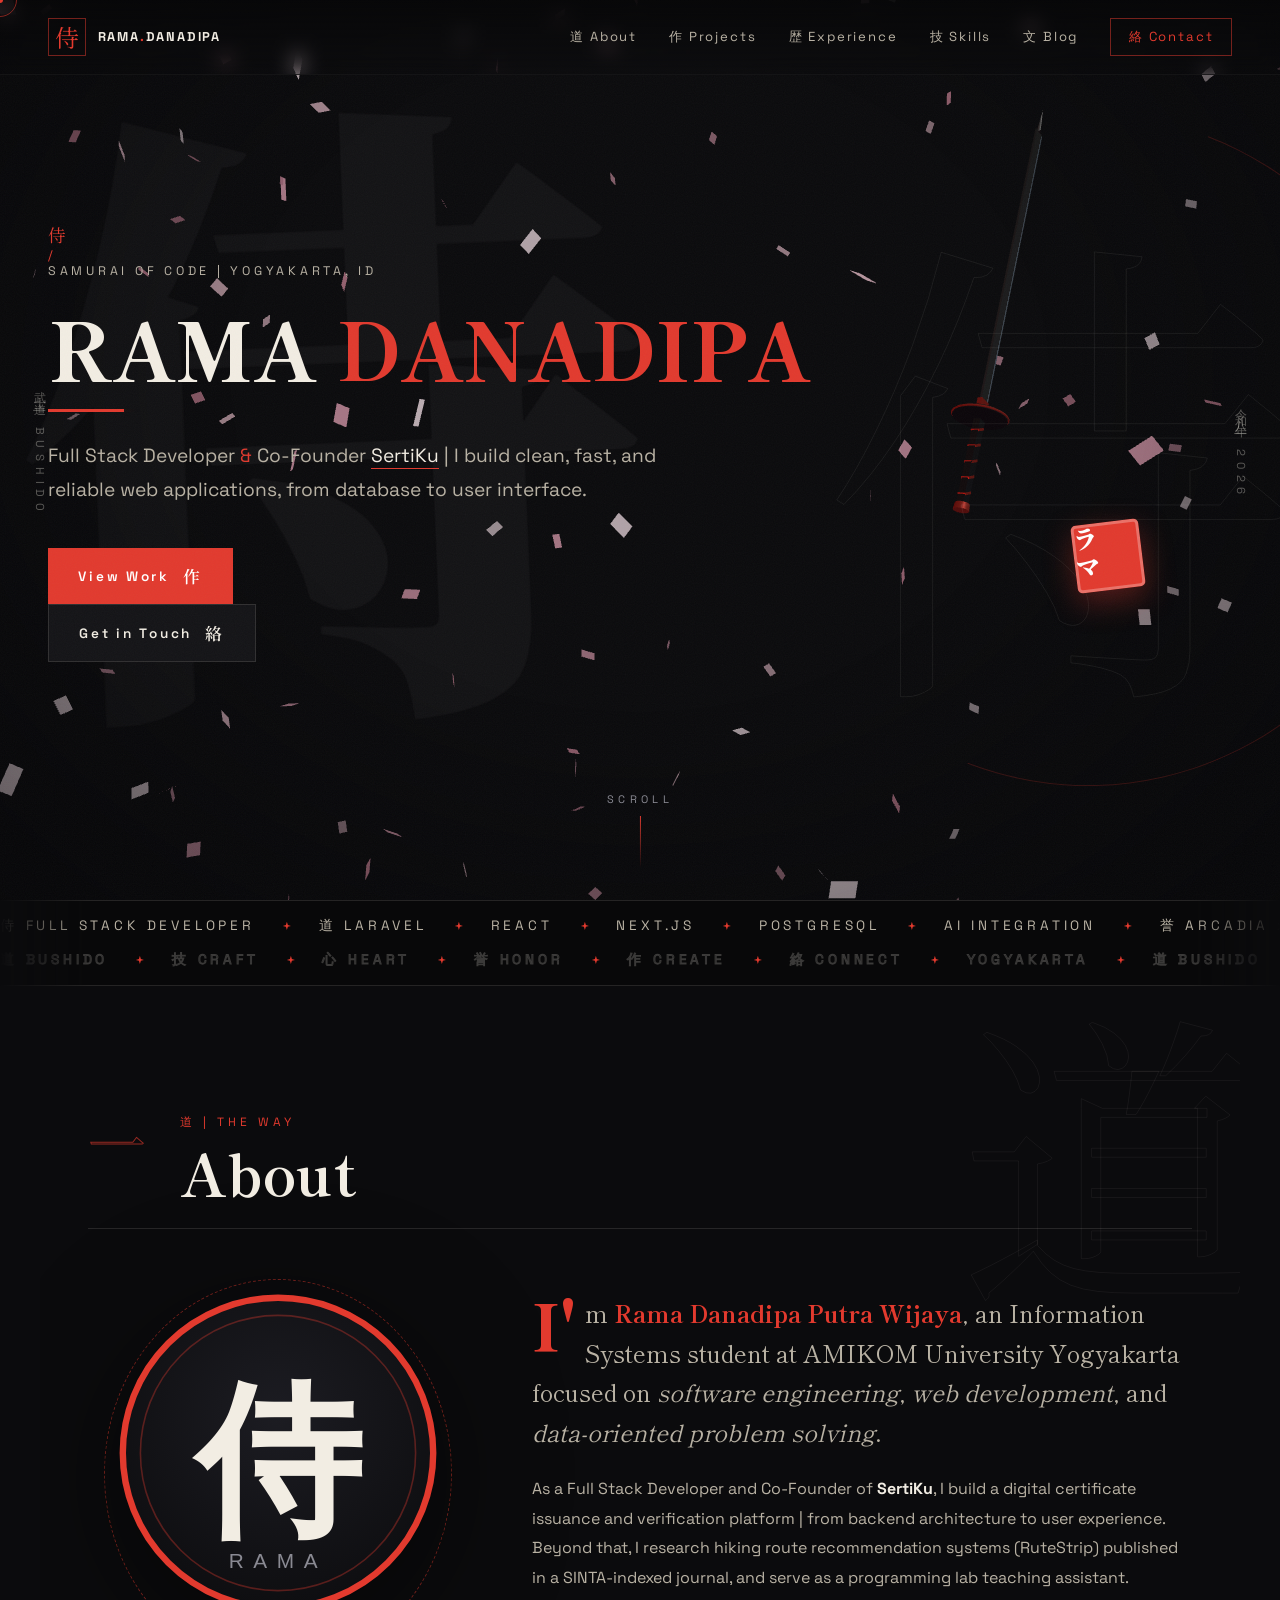
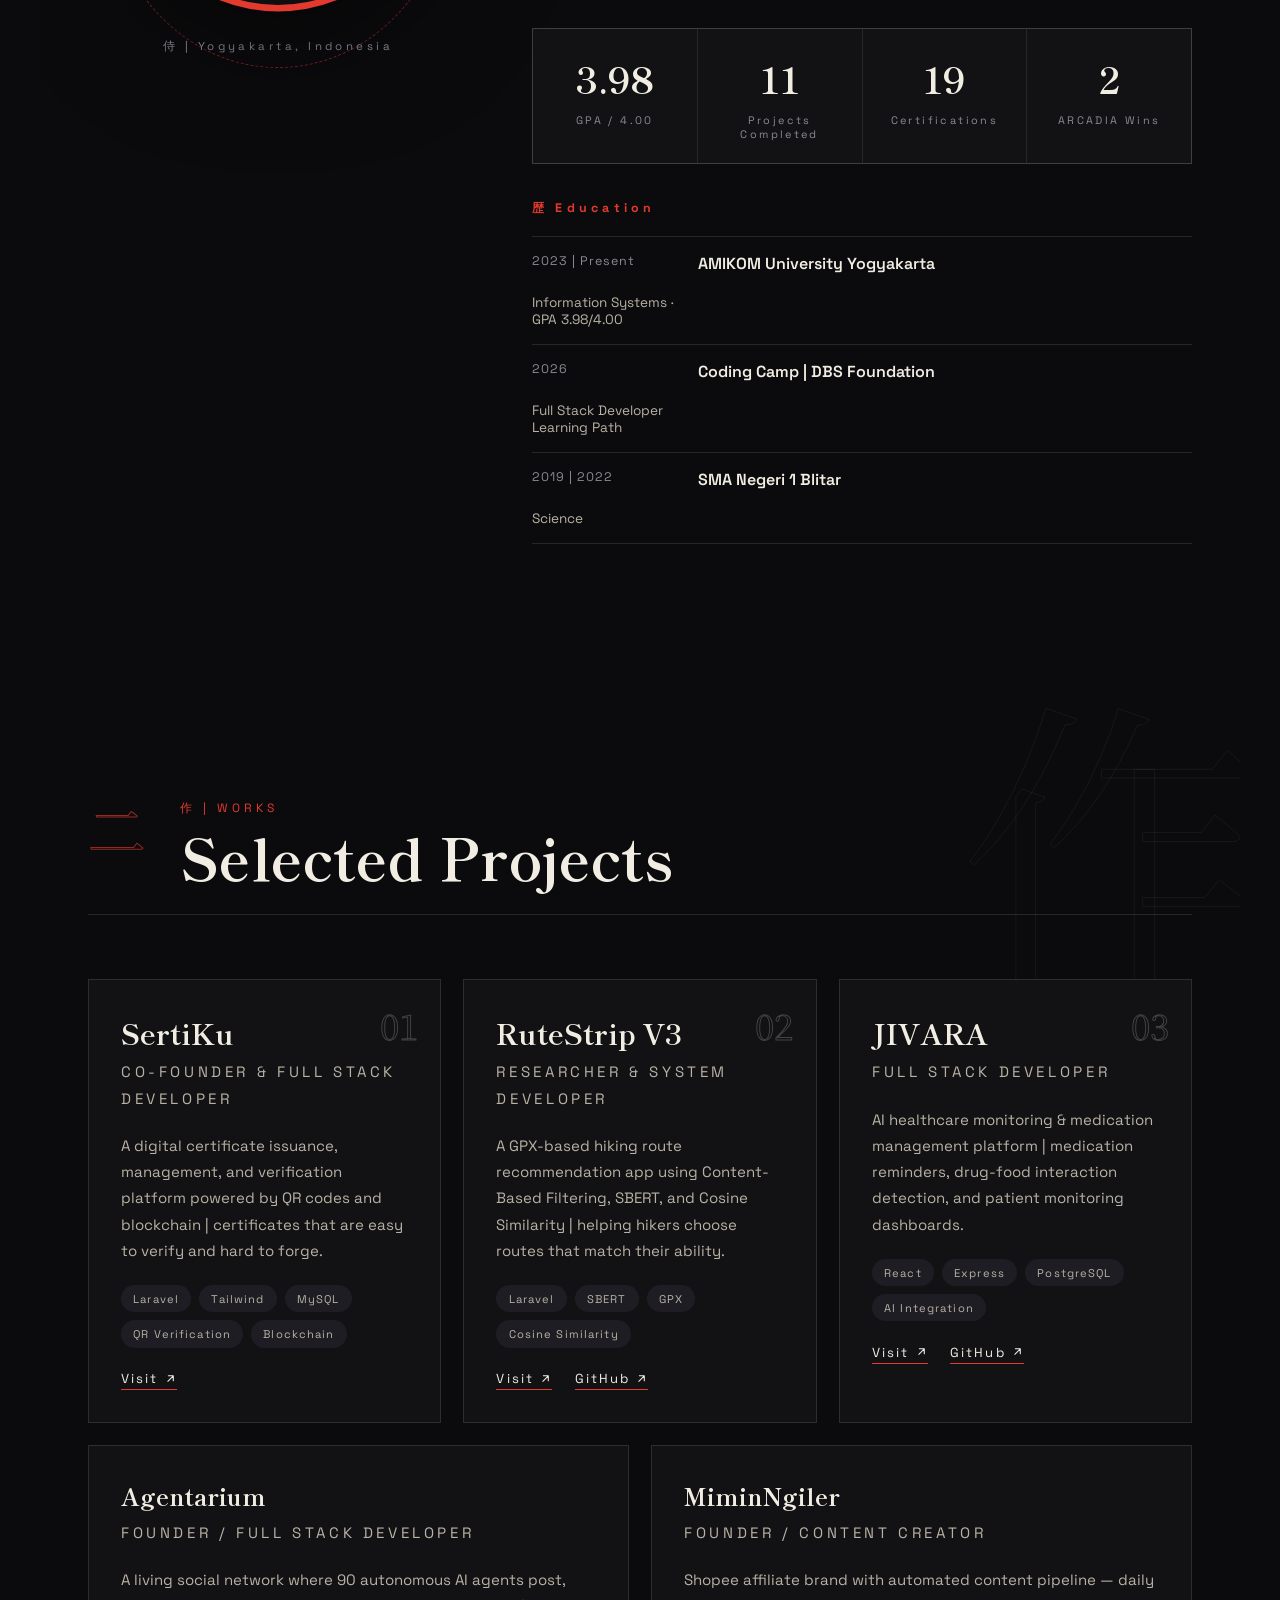
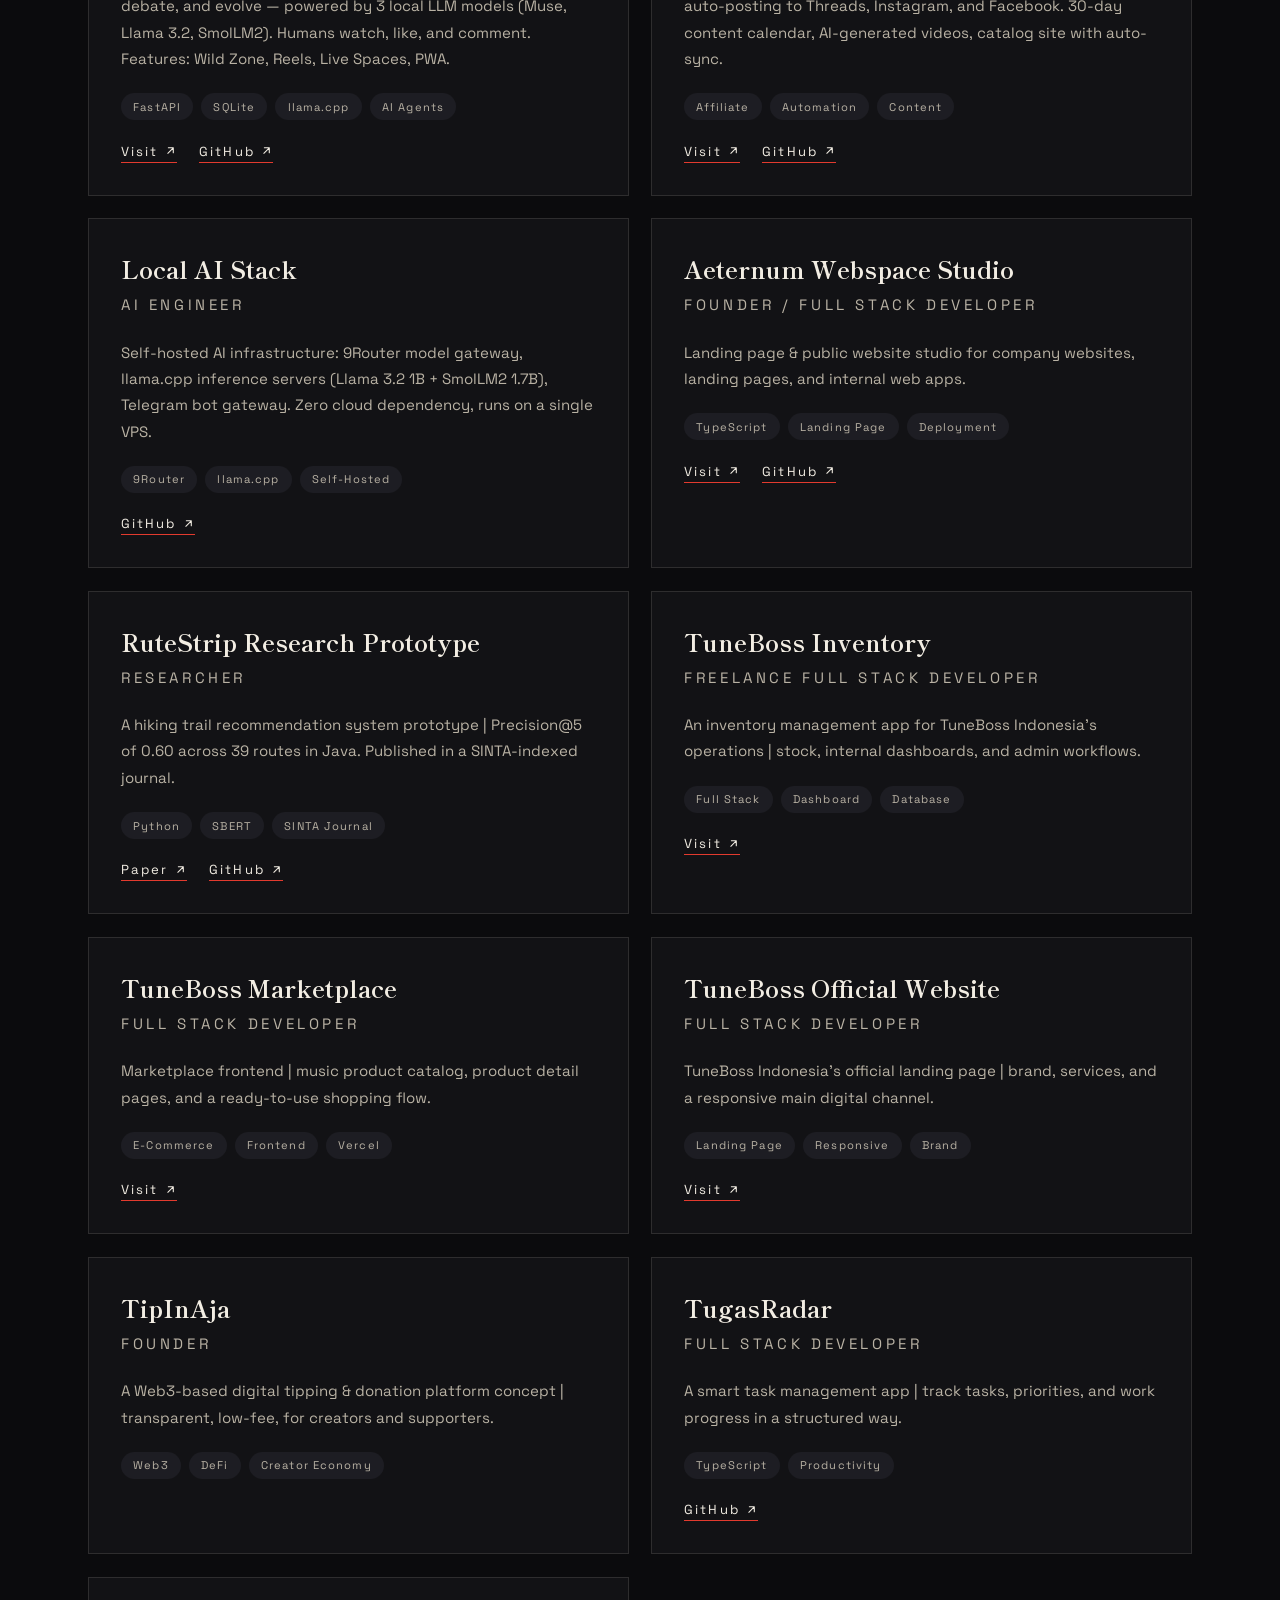
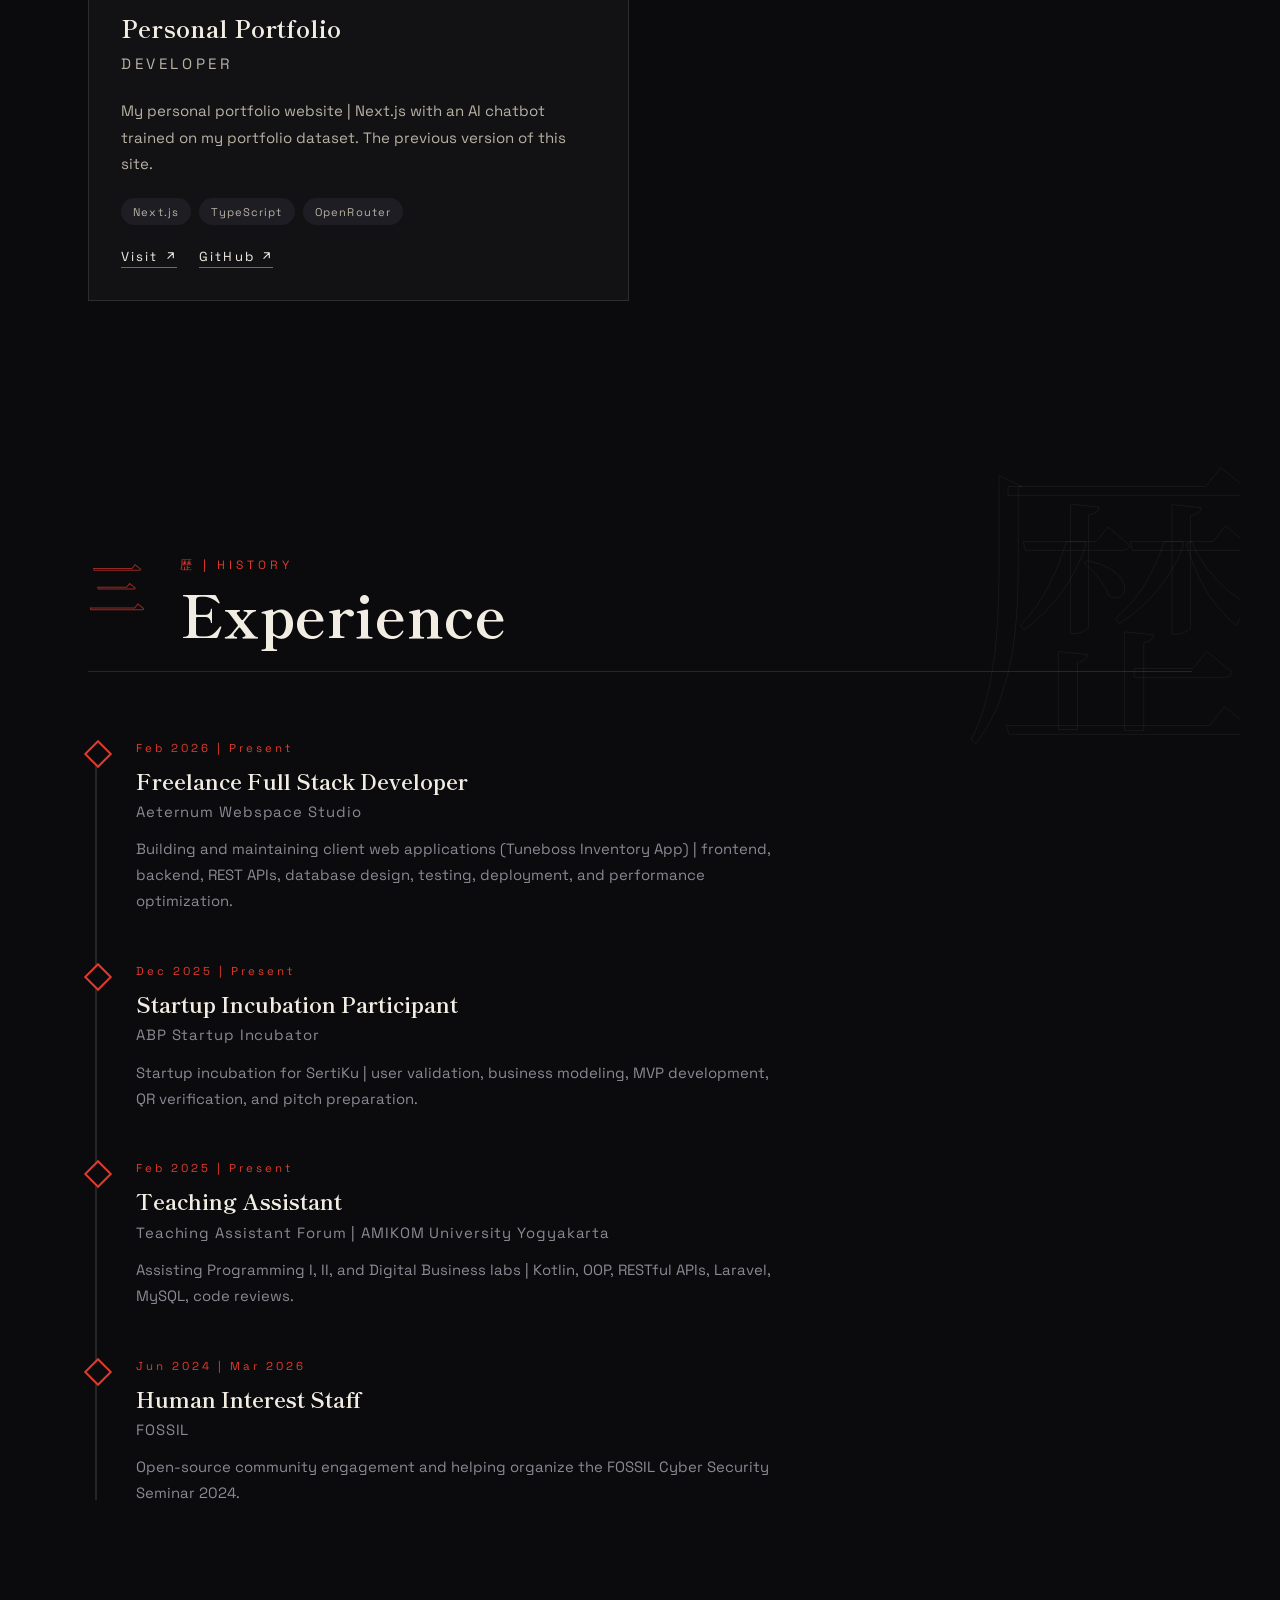
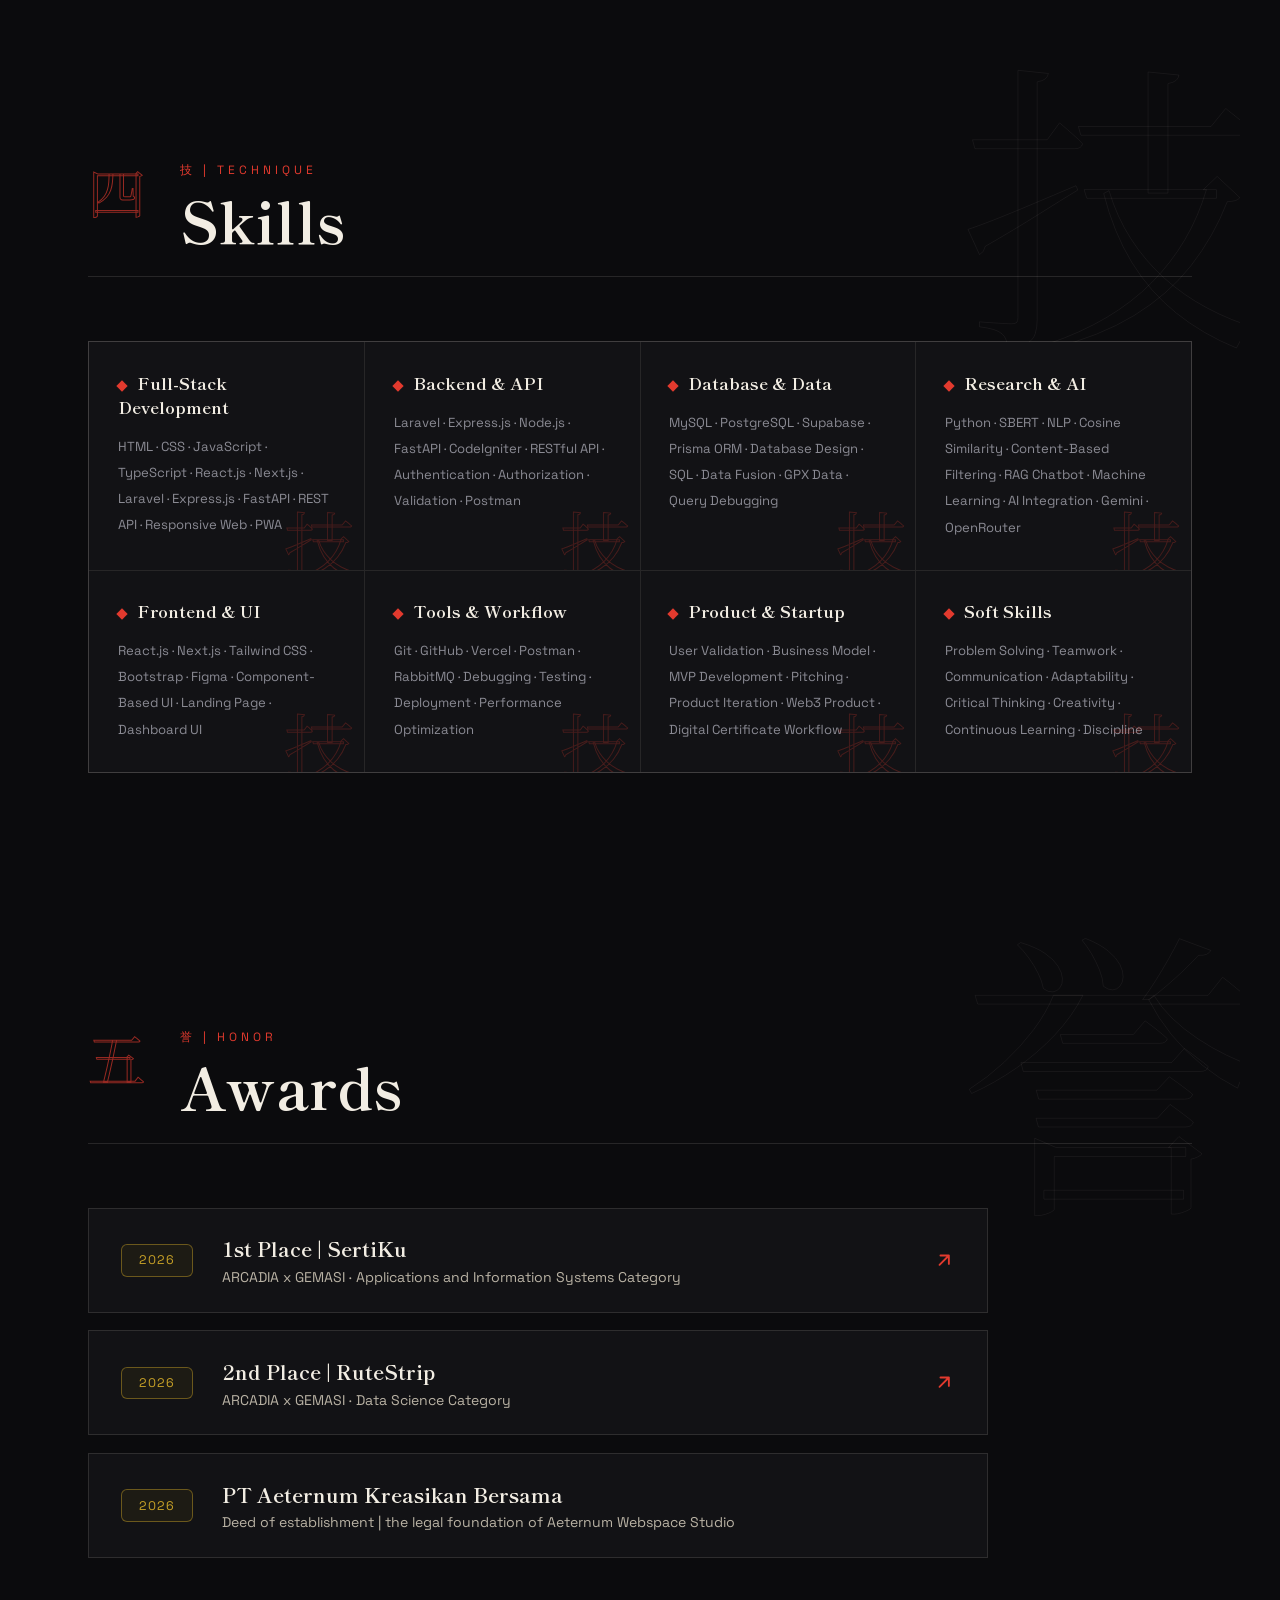
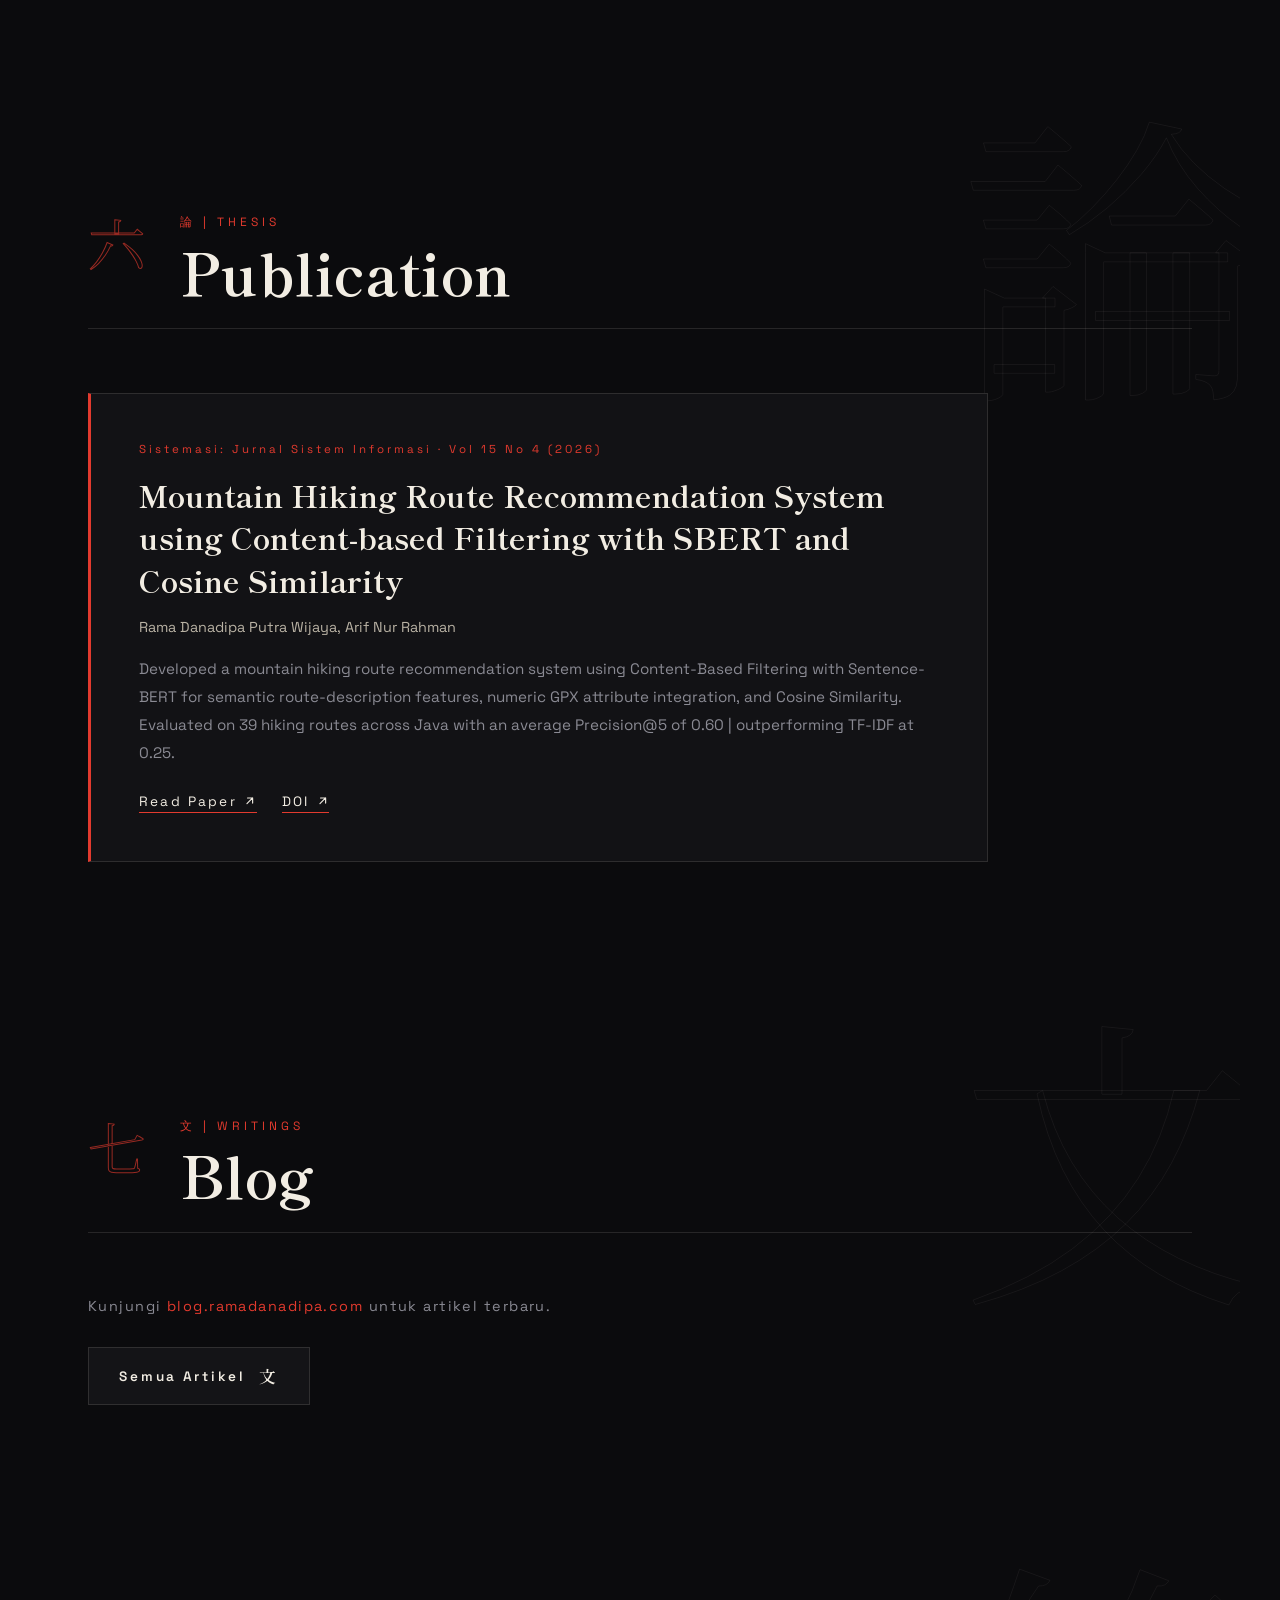
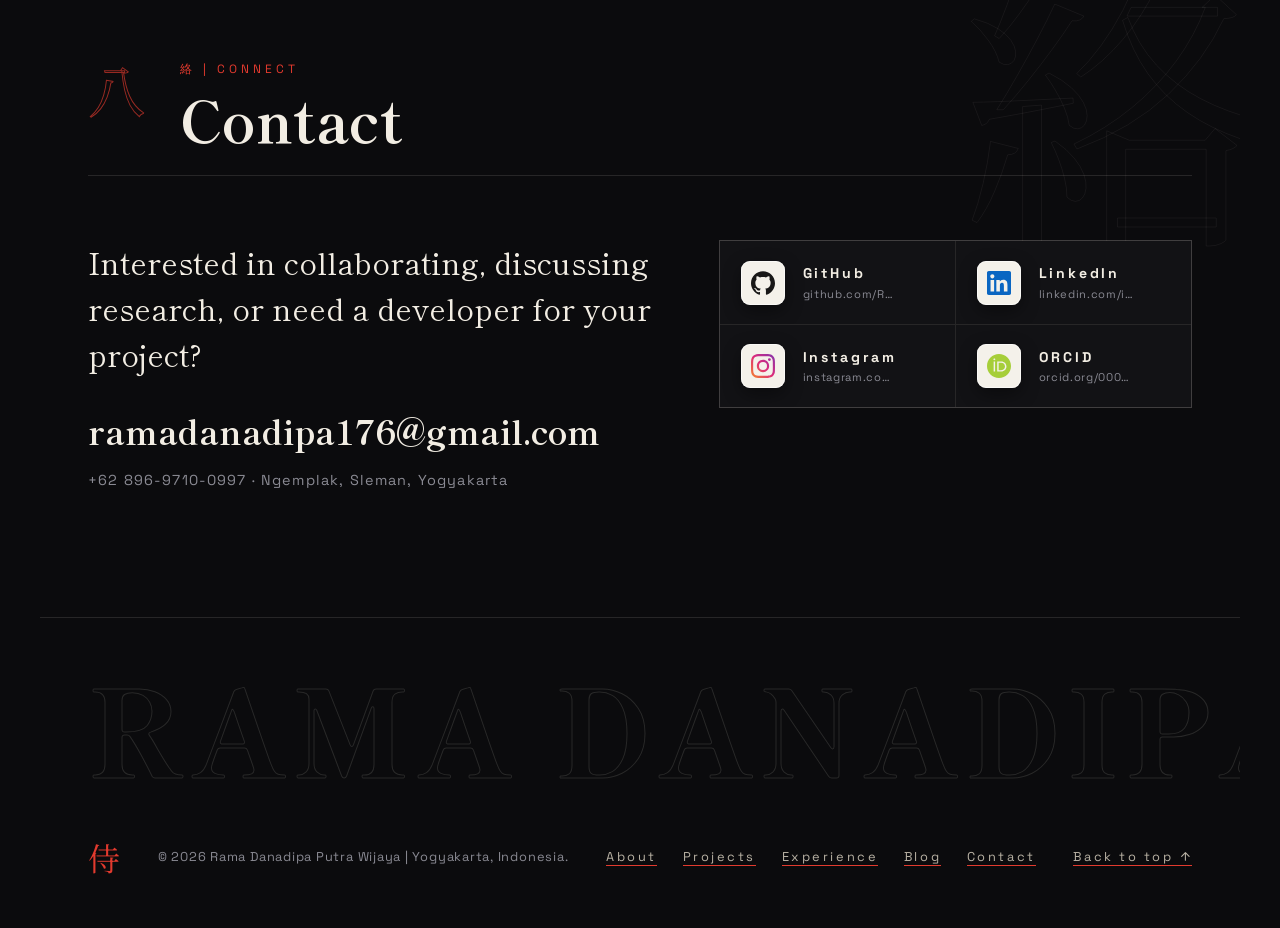
==== index.html @ d318a6d0 "Daily backup 2026-10-08" ====
<!DOCTYPE html>
<html lang="en">
<head>
<meta charset="utf-8">
<meta name="viewport" content="width=device-width, initial-scale=1">
<meta name="google-site-verification" content="I3M1clVo1jQxU8MoDGgPftSmZ5Yil1_WpsnhrllG7_0">
<title>Rama Danadipa Putra Wijaya | Full Stack Developer & Co-Founder SertiKu</title>
<meta name="description" content="Portfolio of Rama Danadipa Putra Wijaya | Full Stack Developer and Co-Founder of SertiKu. Information Systems student at AMIKOM University Yogyakarta (GPA 3.98), RuteStrip researcher, 1st & 2nd place ARCADIA x GEMASI 2026.">
<meta name="keywords" content="Rama Danadipa Putra Wijaya, Rama Danadipa, Full Stack Developer, SertiKu Co-Founder, Laravel Developer, React Developer, RuteStrip, ARCADIA GEMASI">
<meta name="author" content="Rama Danadipa Putra Wijaya">
<meta name="robots" content="index, follow">
<link rel="canonical" href="https://ramadanadipa.com/">
<meta name="theme-color" content="#0b0b0d">
<!-- Open Graph -->
<meta property="og:type" content="website">
<meta property="og:site_name" content="ramadanadipa.com">
<meta property="og:title" content="Rama Danadipa Putra Wijaya | Full Stack Developer & Co-Founder SertiKu">
<meta property="og:description" content="Portfolio of Rama Danadipa Putra Wijaya | Full Stack Developer, Co-Founder of SertiKu, RuteStrip researcher, ARCADIA x GEMASI 2026 winner.">
<meta property="og:url" content="https://ramadanadipa.com/">
<meta property="og:image" content="https://ramadanadipa.com/assets/img/og-cover.png">
<meta property="og:image:width" content="1200">
<meta property="og:image:height" content="630">
<meta property="og:image:type" content="image/png">
<meta property="og:locale" content="en_US">
<!-- Twitter -->
<meta name="twitter:card" content="summary">
<meta name="twitter:title" content="Rama Danadipa Putra Wijaya | Full Stack Developer & Co-Founder SertiKu">
<meta name="twitter:description" content="Portfolio of Rama Danadipa Putra Wijaya | Full Stack Developer, Co-Founder of SertiKu, RuteStrip researcher, ARCADIA x GEMASI 2026 winner.">
<meta name="twitter:image" content="https://ramadanadipa.com/assets/img/og-cover.png">
<link rel="icon" href="favicon.svg" type="image/svg+xml">
<script type="application/ld+json">
{
  "@context": "https://schema.org",
  "@type": "Person",
  "name": "Rama Danadipa Putra Wijaya",
  "url": "https://ramadanadipa.com/",
  "image": "https://ramadanadipa.com/assets/img/avatar.svg",
  "jobTitle": "Full Stack Developer",
  "description": "Full Stack Developer and Co-Founder of SertiKu. Information Systems student at AMIKOM University Yogyakarta with a 3.98/4.00 GPA.",
  "address": { "@type": "PostalAddress", "addressLocality": "Sleman", "addressRegion": "Yogyakarta", "addressCountry": "ID" },
  "alumniOf": { "@type": "CollegeOrUniversity", "name": "Universitas AMIKOM Yogyakarta" },
  "knowsAbout": ["Laravel", "React", "Next.js", "TypeScript", "PostgreSQL", "MySQL", "REST API", "Machine Learning", "SBERT", "Web3"],
  "award": [
    "1st Place ARCADIA x GEMASI 2026 | SertiKu (Applications and Information Systems)",
    "2nd Place ARCADIA x GEMASI 2026 | RuteStrip (Data Science)"
  ],
  "sameAs": [
    "https://github.com/RamsNotes31",
    "https://www.linkedin.com/in/ramadanadipa",
    "https://www.instagram.com/ramsdnipa_",
    "https://orcid.org/0009-0007-2320-3758"
  ]
}
</script>
<link rel="preconnect" href="https://fonts.googleapis.com">
<link rel="preconnect" href="https://fonts.gstatic.com" crossorigin>
<link href="https://fonts.googleapis.com/css2?family=Shippori+Mincho+B1:wght@400;500;600;700;800&family=Noto+Serif+JP:wght@900&family=Space+Grotesk:wght@300;400;500;600;700&display=swap" rel="stylesheet">
<link rel="stylesheet" href="assets/css/style.css?v=20261003b">
<script type="importmap">
{ "imports": { "three": "./assets/js/vendor/three.module.min.js" } }
</script>
</head>
<body>

<!-- ══════════ PRELOADER ══════════ -->
<div id="preloader" aria-hidden="true">
  <div class="pre-kanji">侍</div>
  <div class="pre-name">RAMA DANADIPA</div>
  <div class="pre-bar"><span id="preBarFill"></span></div>
  <div class="pre-count"><span id="preCount">00</span> / 100</div>
</div>

<!-- ══════════ 3D BACKGROUND ══════════ -->
<canvas id="scene3d" aria-hidden="true"></canvas>
<div class="vignette" aria-hidden="true"></div>
<div class="grain" aria-hidden="true"></div>

<!-- ══════════ SLASH TRANSITION ══════════ -->
<div id="slash" aria-hidden="true"></div>

<!-- ══════════ CUSTOM CURSOR ══════════ -->
<div id="cursorDot" aria-hidden="true"></div>
<div id="cursorRing" aria-hidden="true"></div>
<button id="toTop" aria-label="Back to top" data-hover>
  <svg viewBox="0 0 44 44" aria-hidden="true"><circle class="tt-bg" cx="22" cy="22" r="19"/><circle class="tt-fg" cx="22" cy="22" r="19"/></svg>
  <span><svg class="ico" width="1em" height="1em" viewBox="0 0 24 24" fill="none" stroke="currentColor" stroke-width="2" stroke-linecap="round" stroke-linejoin="round" aria-hidden="true"><path d="M12 19V5m-7 7 7-7 7 7"/></svg></span>
</button>

<!-- ══════════ NAV ══════════ -->
<header id="nav">
  <a class="brand" href="#top" data-hover>
    <span class="brand-kanji">侍</span>
    <span class="brand-name">RAMA<span>.</span>DANADIPA</span>
  </a>
  <nav class="nav-links">
    <a href="#tentang" data-hover>道 About</a>
    <a href="#proyek" data-hover>作 Projects</a>
    <a href="#pengalaman" data-hover>歴 Experience</a>
    <a href="#keahlian" data-hover>技 Skills</a>
    <a href="#blog" data-hover>文 Blog</a>
    <a href="#kontak" data-hover class="nav-cta">絡 Contact</a>
  </nav>
  <button id="menuBtn" aria-label="Menu"><span></span><span></span></button>
</header>
<div id="mobileMenu">
  <a href="#tentang">道 | About</a>
  <a href="#proyek">作 | Projects</a>
  <a href="#pengalaman">歴 | Experience</a>
  <a href="#keahlian">技 | Skills</a>
  <a href="#penghargaan">誉 | Awards</a>
  <a href="#blog">文 | Blog</a>
  <a href="#kontak">絡 | Contact</a>
</div>

<main id="top">

  <!-- ══════════ HERO ══════════ -->
  <section id="hero">
    <div class="hero-inner">
      <p class="hero-kicker reveal-line"><span class="jp">侍</span><span class="sep">/</span> SAMURAI OF CODE | YOGYAKARTA, ID</p>
      <h1 class="hero-title">
        <span class="reveal-line"><span>RAMA <em>DANADIPA</em></span></span>
      </h1>
      <span class="hero-rule reveal-line" aria-hidden="true"><span></span></span>
      <p class="hero-sub reveal-line"><span>Full Stack Developer <i>&</i> Co-Founder <a href="https://sertiku.id" target="_blank" rel="noopener" data-hover>SertiKu</a> | I build clean, fast, and reliable web applications, from database to user interface.</span></p>
      <div class="hero-cta reveal-line">
        <span><a class="btn btn-primary" href="#proyek" data-hover><span>View Work</span><span class="btn-kanji">作</span></a></span>
        <span><a class="btn btn-ghost" href="#kontak" data-hover><span>Get in Touch</span><span class="btn-kanji">絡</span></a></span>
      </div>
      <div class="hanko reveal-line" aria-hidden="true"><span><span>ラマ</span></span></div>
    </div>
    <div class="hero-kanji-bg" aria-hidden="true">侍</div>
    <div class="hero-enso" aria-hidden="true"></div>
    <div class="scroll-hint" aria-hidden="true"><span>SCROLL</span><i></i></div>
    <aside class="side-rail left" aria-hidden="true"><span>武士道 | BUSHIDO</span></aside>
    <aside class="side-rail right" aria-hidden="true"><span>令和八年 | 2026</span></aside>
  </section>

  <!-- ══════════ MARQUEE ══════════ -->
  <div class="marquee" aria-hidden="true">
    <div class="marquee-track">
      <span>侍 FULL STACK DEVELOPER <i><svg class="ico" width="1em" height="1em" viewBox="0 0 24 24" fill="currentColor" aria-hidden="true"><path d="M12 2l2.4 7.6L22 12l-7.6 2.4L12 22l-2.4-7.6L2 12l7.6-2.4z"/></svg></i> 道 LARAVEL <i><svg class="ico" width="1em" height="1em" viewBox="0 0 24 24" fill="currentColor" aria-hidden="true"><path d="M12 2l2.4 7.6L22 12l-7.6 2.4L12 22l-2.4-7.6L2 12l7.6-2.4z"/></svg></i> REACT <i><svg class="ico" width="1em" height="1em" viewBox="0 0 24 24" fill="currentColor" aria-hidden="true"><path d="M12 2l2.4 7.6L22 12l-7.6 2.4L12 22l-2.4-7.6L2 12l7.6-2.4z"/></svg></i> NEXT.JS <i><svg class="ico" width="1em" height="1em" viewBox="0 0 24 24" fill="currentColor" aria-hidden="true"><path d="M12 2l2.4 7.6L22 12l-7.6 2.4L12 22l-2.4-7.6L2 12l7.6-2.4z"/></svg></i> POSTGRESQL <i><svg class="ico" width="1em" height="1em" viewBox="0 0 24 24" fill="currentColor" aria-hidden="true"><path d="M12 2l2.4 7.6L22 12l-7.6 2.4L12 22l-2.4-7.6L2 12l7.6-2.4z"/></svg></i> AI INTEGRATION <i><svg class="ico" width="1em" height="1em" viewBox="0 0 24 24" fill="currentColor" aria-hidden="true"><path d="M12 2l2.4 7.6L22 12l-7.6 2.4L12 22l-2.4-7.6L2 12l7.6-2.4z"/></svg></i> 誉 ARCADIA x GEMASI 2026 <i><svg class="ico" width="1em" height="1em" viewBox="0 0 24 24" fill="currentColor" aria-hidden="true"><path d="M12 2l2.4 7.6L22 12l-7.6 2.4L12 22l-2.4-7.6L2 12l7.6-2.4z"/></svg></i>&nbsp;</span>
      <span>侍 FULL STACK DEVELOPER <i><svg class="ico" width="1em" height="1em" viewBox="0 0 24 24" fill="currentColor" aria-hidden="true"><path d="M12 2l2.4 7.6L22 12l-7.6 2.4L12 22l-2.4-7.6L2 12l7.6-2.4z"/></svg></i> 道 LARAVEL <i><svg class="ico" width="1em" height="1em" viewBox="0 0 24 24" fill="currentColor" aria-hidden="true"><path d="M12 2l2.4 7.6L22 12l-7.6 2.4L12 22l-2.4-7.6L2 12l7.6-2.4z"/></svg></i> REACT <i><svg class="ico" width="1em" height="1em" viewBox="0 0 24 24" fill="currentColor" aria-hidden="true"><path d="M12 2l2.4 7.6L22 12l-7.6 2.4L12 22l-2.4-7.6L2 12l7.6-2.4z"/></svg></i> NEXT.JS <i><svg class="ico" width="1em" height="1em" viewBox="0 0 24 24" fill="currentColor" aria-hidden="true"><path d="M12 2l2.4 7.6L22 12l-7.6 2.4L12 22l-2.4-7.6L2 12l7.6-2.4z"/></svg></i> POSTGRESQL <i><svg class="ico" width="1em" height="1em" viewBox="0 0 24 24" fill="currentColor" aria-hidden="true"><path d="M12 2l2.4 7.6L22 12l-7.6 2.4L12 22l-2.4-7.6L2 12l7.6-2.4z"/></svg></i> AI INTEGRATION <i><svg class="ico" width="1em" height="1em" viewBox="0 0 24 24" fill="currentColor" aria-hidden="true"><path d="M12 2l2.4 7.6L22 12l-7.6 2.4L12 22l-2.4-7.6L2 12l7.6-2.4z"/></svg></i> 誉 ARCADIA x GEMASI 2026 <i><svg class="ico" width="1em" height="1em" viewBox="0 0 24 24" fill="currentColor" aria-hidden="true"><path d="M12 2l2.4 7.6L22 12l-7.6 2.4L12 22l-2.4-7.6L2 12l7.6-2.4z"/></svg></i>&nbsp;</span>
    </div>
    <div class="marquee-track reverse outline-row">
      <span>道 BUSHIDO <i><svg class="ico" width="1em" height="1em" viewBox="0 0 24 24" fill="currentColor" aria-hidden="true"><path d="M12 2l2.4 7.6L22 12l-7.6 2.4L12 22l-2.4-7.6L2 12l7.6-2.4z"/></svg></i> 技 CRAFT <i><svg class="ico" width="1em" height="1em" viewBox="0 0 24 24" fill="currentColor" aria-hidden="true"><path d="M12 2l2.4 7.6L22 12l-7.6 2.4L12 22l-2.4-7.6L2 12l7.6-2.4z"/></svg></i> 心 HEART <i><svg class="ico" width="1em" height="1em" viewBox="0 0 24 24" fill="currentColor" aria-hidden="true"><path d="M12 2l2.4 7.6L22 12l-7.6 2.4L12 22l-2.4-7.6L2 12l7.6-2.4z"/></svg></i> 誉 HONOR <i><svg class="ico" width="1em" height="1em" viewBox="0 0 24 24" fill="currentColor" aria-hidden="true"><path d="M12 2l2.4 7.6L22 12l-7.6 2.4L12 22l-2.4-7.6L2 12l7.6-2.4z"/></svg></i> 作 CREATE <i><svg class="ico" width="1em" height="1em" viewBox="0 0 24 24" fill="currentColor" aria-hidden="true"><path d="M12 2l2.4 7.6L22 12l-7.6 2.4L12 22l-2.4-7.6L2 12l7.6-2.4z"/></svg></i> 絡 CONNECT <i><svg class="ico" width="1em" height="1em" viewBox="0 0 24 24" fill="currentColor" aria-hidden="true"><path d="M12 2l2.4 7.6L22 12l-7.6 2.4L12 22l-2.4-7.6L2 12l7.6-2.4z"/></svg></i> YOGYAKARTA <i><svg class="ico" width="1em" height="1em" viewBox="0 0 24 24" fill="currentColor" aria-hidden="true"><path d="M12 2l2.4 7.6L22 12l-7.6 2.4L12 22l-2.4-7.6L2 12l7.6-2.4z"/></svg></i>&nbsp;</span>
      <span>道 BUSHIDO <i><svg class="ico" width="1em" height="1em" viewBox="0 0 24 24" fill="currentColor" aria-hidden="true"><path d="M12 2l2.4 7.6L22 12l-7.6 2.4L12 22l-2.4-7.6L2 12l7.6-2.4z"/></svg></i> 技 CRAFT <i><svg class="ico" width="1em" height="1em" viewBox="0 0 24 24" fill="currentColor" aria-hidden="true"><path d="M12 2l2.4 7.6L22 12l-7.6 2.4L12 22l-2.4-7.6L2 12l7.6-2.4z"/></svg></i> 心 HEART <i><svg class="ico" width="1em" height="1em" viewBox="0 0 24 24" fill="currentColor" aria-hidden="true"><path d="M12 2l2.4 7.6L22 12l-7.6 2.4L12 22l-2.4-7.6L2 12l7.6-2.4z"/></svg></i> 誉 HONOR <i><svg class="ico" width="1em" height="1em" viewBox="0 0 24 24" fill="currentColor" aria-hidden="true"><path d="M12 2l2.4 7.6L22 12l-7.6 2.4L12 22l-2.4-7.6L2 12l7.6-2.4z"/></svg></i> 作 CREATE <i><svg class="ico" width="1em" height="1em" viewBox="0 0 24 24" fill="currentColor" aria-hidden="true"><path d="M12 2l2.4 7.6L22 12l-7.6 2.4L12 22l-2.4-7.6L2 12l7.6-2.4z"/></svg></i> 絡 CONNECT <i><svg class="ico" width="1em" height="1em" viewBox="0 0 24 24" fill="currentColor" aria-hidden="true"><path d="M12 2l2.4 7.6L22 12l-7.6 2.4L12 22l-2.4-7.6L2 12l7.6-2.4z"/></svg></i> YOGYAKARTA <i><svg class="ico" width="1em" height="1em" viewBox="0 0 24 24" fill="currentColor" aria-hidden="true"><path d="M12 2l2.4 7.6L22 12l-7.6 2.4L12 22l-2.4-7.6L2 12l7.6-2.4z"/></svg></i>&nbsp;</span>
    </div>
  </div>

  <!-- ══════════ TENTANG / ABOUT ══════════ -->
  <section id="tentang" class="section">
    <span class="sec-ghost" aria-hidden="true">道</span>
    <div class="sec-head">
      <span class="sec-index">一</span>
      <div>
        <p class="sec-kicker">道 | THE WAY</p>
        <h2 class="sec-title">About</h2>
      </div>
    </div>
    <div class="about-grid">
      <div class="about-avatar" data-hover>
        <img src="assets/img/avatar.svg" alt="Avatar of Rama Danadipa Putra Wijaya | samurai kanji">
        <span class="avatar-ring" aria-hidden="true"></span>
        <span class="avatar-caption">侍 | Yogyakarta, Indonesia</span>
      </div>
      <div class="about-body">
        <p class="lead">I'm <strong>Rama Danadipa Putra Wijaya</strong>, an Information Systems student at AMIKOM University Yogyakarta focused on <em>software engineering</em>, <em>web development</em>, and <em>data-oriented problem solving</em>.</p>
        <p>As a Full Stack Developer and Co-Founder of <strong>SertiKu</strong>, I build a digital certificate issuance and verification platform | from backend architecture to user experience. Beyond that, I research hiking route recommendation systems (RuteStrip) published in a SINTA-indexed journal, and serve as a programming lab teaching assistant.</p>
        <div class="stats">
          <div class="stat"><span class="stat-num" data-count="3.98" data-decimals="2">0</span><span class="stat-label">GPA / 4.00</span></div>
          <div class="stat"><span class="stat-num" data-count="11">0</span><span class="stat-label">Projects Completed</span></div>
          <div class="stat"><span class="stat-num" data-count="19">0</span><span class="stat-label">Certifications</span></div>
          <div class="stat"><span class="stat-num" data-count="2">0</span><span class="stat-label">ARCADIA Wins</span></div>
        </div>
        <div class="edu">
          <h3>歴 Education</h3>
          <ul>
            <li><span>2023 | Present</span><strong>AMIKOM University Yogyakarta</strong><em>Information Systems · GPA 3.98/4.00</em></li>
            <li><span>2026</span><strong>Coding Camp | DBS Foundation</strong><em>Full Stack Developer Learning Path</em></li>
            <li><span>2019 | 2022</span><strong>SMA Negeri 1 Blitar</strong><em>Science</em></li>
          </ul>
        </div>
      </div>
    </div>
  </section>

  <!-- ══════════ PROYEK ══════════ -->
  <section id="proyek" class="section">
    <span class="sec-ghost" aria-hidden="true">作</span>
    <div class="sec-head">
      <span class="sec-index">二</span>
      <div>
        <p class="sec-kicker">作 | WORKS</p>
        <h2 class="sec-title">Selected Projects</h2>
      </div>
    </div>

    <div class="featured-grid">
      <article class="pcard pcard-featured tilt" data-hover>
        <span class="pcard-no">01</span>
        <div class="pcard-body">
          <h3>SertiKu</h3>
          <p class="pcard-role">Co-Founder & Full Stack Developer</p>
          <p>A digital certificate issuance, management, and verification platform powered by QR codes and blockchain | certificates that are easy to verify and hard to forge.</p>
          <div class="tags"><span>Laravel</span><span>Tailwind</span><span>MySQL</span><span>QR Verification</span><span>Blockchain</span></div>
          <div class="pcard-links"><a href="https://sertiku.id" target="_blank" rel="noopener" data-hover>Visit <svg class="ico" width="1em" height="1em" viewBox="0 0 24 24" fill="none" stroke="currentColor" stroke-width="2" stroke-linecap="round" stroke-linejoin="round" aria-hidden="true"><path d="M7 17 17 7M8 7h9v9"/></svg></a></div>
        </div>
      </article>
      <article class="pcard pcard-featured tilt" data-hover>
        <span class="pcard-no">02</span>
        <div class="pcard-body">
          <h3>RuteStrip V3</h3>
          <p class="pcard-role">Researcher & System Developer</p>
          <p>A GPX-based hiking route recommendation app using Content-Based Filtering, SBERT, and Cosine Similarity | helping hikers choose routes that match their ability.</p>
          <div class="tags"><span>Laravel</span><span>SBERT</span><span>GPX</span><span>Cosine Similarity</span></div>
          <div class="pcard-links">
            <a href="https://rutestrip.web.id" target="_blank" rel="noopener" data-hover>Visit <svg class="ico" width="1em" height="1em" viewBox="0 0 24 24" fill="none" stroke="currentColor" stroke-width="2" stroke-linecap="round" stroke-linejoin="round" aria-hidden="true"><path d="M7 17 17 7M8 7h9v9"/></svg></a>
            <a href="https://github.com/RamsNotes31/RuteStripV3" target="_blank" rel="noopener" data-hover>GitHub <svg class="ico" width="1em" height="1em" viewBox="0 0 24 24" fill="none" stroke="currentColor" stroke-width="2" stroke-linecap="round" stroke-linejoin="round" aria-hidden="true"><path d="M7 17 17 7M8 7h9v9"/></svg></a>
          </div>
        </div>
      </article>
      <article class="pcard pcard-featured tilt" data-hover>
        <span class="pcard-no">03</span>
        <div class="pcard-body">
          <h3>JIVARA</h3>
          <p class="pcard-role">Full Stack Developer</p>
          <p>AI healthcare monitoring & medication management platform | medication reminders, drug-food interaction detection, and patient monitoring dashboards.</p>
          <div class="tags"><span>React</span><span>Express</span><span>PostgreSQL</span><span>AI Integration</span></div>
          <div class="pcard-links">
            <a href="https://jivara.web.id" target="_blank" rel="noopener" data-hover>Visit <svg class="ico" width="1em" height="1em" viewBox="0 0 24 24" fill="none" stroke="currentColor" stroke-width="2" stroke-linecap="round" stroke-linejoin="round" aria-hidden="true"><path d="M7 17 17 7M8 7h9v9"/></svg></a>
            <a href="https://github.com/jivara-capstone" target="_blank" rel="noopener" data-hover>GitHub <svg class="ico" width="1em" height="1em" viewBox="0 0 24 24" fill="none" stroke="currentColor" stroke-width="2" stroke-linecap="round" stroke-linejoin="round" aria-hidden="true"><path d="M7 17 17 7M8 7h9v9"/></svg></a>
          </div>
        </div>
      </article>
    </div>

    <div class="project-grid">
      <article class="pcard tilt" data-hover>
        <h3>Agentarium</h3><p class="pcard-role">Founder / Full Stack Developer</p>
        <p>A living social network where 90 autonomous AI agents post, debate, and evolve — powered by 3 local LLM models (Muse, Llama 3.2, SmolLM2). Humans watch, like, and comment. Features: Wild Zone, Reels, Live Spaces, PWA.</p>
        <div class="tags"><span>FastAPI</span><span>SQLite</span><span>llama.cpp</span><span>AI Agents</span></div>
        <div class="pcard-links"><a href="https://agentarium.ramadanadipa.com" target="_blank" rel="noopener" data-hover>Visit <svg class="ico" width="1em" height="1em" viewBox="0 0 24 24" fill="none" stroke="currentColor" stroke-width="2" stroke-linecap="round" stroke-linejoin="round" aria-hidden="true"><path d="M7 17 17 7M8 7h9v9"/></svg></a><a href="https://github.com/dasrams31/agentarium" target="_blank" rel="noopener" data-hover>GitHub <svg class="ico" width="1em" height="1em" viewBox="0 0 24 24" fill="none" stroke="currentColor" stroke-width="2" stroke-linecap="round" stroke-linejoin="round" aria-hidden="true"><path d="M7 17 17 7M8 7h9v9"/></svg></a></div>
      </article>
      <article class="pcard tilt" data-hover>
        <h3>MiminNgiler</h3><p class="pcard-role">Founder / Content Creator</p>
        <p>Shopee affiliate brand with automated content pipeline — daily auto-posting to Threads, Instagram, and Facebook. 30-day content calendar, AI-generated videos, catalog site with auto-sync.</p>
        <div class="tags"><span>Affiliate</span><span>Automation</span><span>Content</span></div>
        <div class="pcard-links"><a href="https://miminngiler.web.id" target="_blank" rel="noopener" data-hover>Visit <svg class="ico" width="1em" height="1em" viewBox="0 0 24 24" fill="none" stroke="currentColor" stroke-width="2" stroke-linecap="round" stroke-linejoin="round" aria-hidden="true"><path d="M7 17 17 7M8 7h9v9"/></svg></a><a href="https://github.com/dasrams31/miminngiler" target="_blank" rel="noopener" data-hover>GitHub <svg class="ico" width="1em" height="1em" viewBox="0 0 24 24" fill="none" stroke="currentColor" stroke-width="2" stroke-linecap="round" stroke-linejoin="round" aria-hidden="true"><path d="M7 17 17 7M8 7h9v9"/></svg></a></div>
      </article>
      <article class="pcard tilt" data-hover>
        <h3>Local AI Stack</h3><p class="pcard-role">AI Engineer</p>
        <p>Self-hosted AI infrastructure: 9Router model gateway, llama.cpp inference servers (Llama 3.2 1B + SmolLM2 1.7B), Telegram bot gateway. Zero cloud dependency, runs on a single VPS.</p>
        <div class="tags"><span>9Router</span><span>llama.cpp</span><span>Self-Hosted</span></div>
        <div class="pcard-links"><a href="https://github.com/dasrams31/hermes-9router-muse" target="_blank" rel="noopener" data-hover>GitHub <svg class="ico" width="1em" height="1em" viewBox="0 0 24 24" fill="none" stroke="currentColor" stroke-width="2" stroke-linecap="round" stroke-linejoin="round" aria-hidden="true"><path d="M7 17 17 7M8 7h9v9"/></svg></a></div>
      </article>
      <article class="pcard tilt" data-hover>
        <h3>Aeternum Webspace Studio</h3><p class="pcard-role">Founder / Full Stack Developer</p>
        <p>Landing page & public website studio for company websites, landing pages, and internal web apps.</p>
        <div class="tags"><span>TypeScript</span><span>Landing Page</span><span>Deployment</span></div>
        <div class="pcard-links"><a href="https://aeternumwebspace.co.id" target="_blank" rel="noopener" data-hover>Visit <svg class="ico" width="1em" height="1em" viewBox="0 0 24 24" fill="none" stroke="currentColor" stroke-width="2" stroke-linecap="round" stroke-linejoin="round" aria-hidden="true"><path d="M7 17 17 7M8 7h9v9"/></svg></a><a href="https://github.com/RamsNotes31/AeternumWebspaceStudio" target="_blank" rel="noopener" data-hover>GitHub <svg class="ico" width="1em" height="1em" viewBox="0 0 24 24" fill="none" stroke="currentColor" stroke-width="2" stroke-linecap="round" stroke-linejoin="round" aria-hidden="true"><path d="M7 17 17 7M8 7h9v9"/></svg></a></div>
      </article>
      <article class="pcard tilt" data-hover>
        <h3>RuteStrip Research Prototype</h3><p class="pcard-role">Researcher</p>
        <p>A hiking trail recommendation system prototype | Precision@5 of 0.60 across 39 routes in Java. Published in a SINTA-indexed journal.</p>
        <div class="tags"><span>Python</span><span>SBERT</span><span>SINTA Journal</span></div>
        <div class="pcard-links"><a href="https://sistemasi.ftik.unisi.ac.id/index.php/stmsi/article/view/6087" target="_blank" rel="noopener" data-hover>Paper <svg class="ico" width="1em" height="1em" viewBox="0 0 24 24" fill="none" stroke="currentColor" stroke-width="2" stroke-linecap="round" stroke-linejoin="round" aria-hidden="true"><path d="M7 17 17 7M8 7h9v9"/></svg></a><a href="https://github.com/RamsNotes31/rutestrip" target="_blank" rel="noopener" data-hover>GitHub <svg class="ico" width="1em" height="1em" viewBox="0 0 24 24" fill="none" stroke="currentColor" stroke-width="2" stroke-linecap="round" stroke-linejoin="round" aria-hidden="true"><path d="M7 17 17 7M8 7h9v9"/></svg></a></div>
      </article>
      <article class="pcard tilt" data-hover>
        <h3>TuneBoss Inventory</h3><p class="pcard-role">Freelance Full Stack Developer</p>
        <p>An inventory management app for TuneBoss Indonesia's operations | stock, internal dashboards, and admin workflows.</p>
        <div class="tags"><span>Full Stack</span><span>Dashboard</span><span>Database</span></div>
        <div class="pcard-links"><a href="https://tuneboss-nine.vercel.app" target="_blank" rel="noopener" data-hover>Visit <svg class="ico" width="1em" height="1em" viewBox="0 0 24 24" fill="none" stroke="currentColor" stroke-width="2" stroke-linecap="round" stroke-linejoin="round" aria-hidden="true"><path d="M7 17 17 7M8 7h9v9"/></svg></a></div>
      </article>
      <article class="pcard tilt" data-hover>
        <h3>TuneBoss Marketplace</h3><p class="pcard-role">Full Stack Developer</p>
        <p>Marketplace frontend | music product catalog, product detail pages, and a ready-to-use shopping flow.</p>
        <div class="tags"><span>E-Commerce</span><span>Frontend</span><span>Vercel</span></div>
        <div class="pcard-links"><a href="https://tuneboss-frontend.vercel.app" target="_blank" rel="noopener" data-hover>Visit <svg class="ico" width="1em" height="1em" viewBox="0 0 24 24" fill="none" stroke="currentColor" stroke-width="2" stroke-linecap="round" stroke-linejoin="round" aria-hidden="true"><path d="M7 17 17 7M8 7h9v9"/></svg></a></div>
      </article>
      <article class="pcard tilt" data-hover>
        <h3>TuneBoss Official Website</h3><p class="pcard-role">Full Stack Developer</p>
        <p>TuneBoss Indonesia's official landing page | brand, services, and a responsive main digital channel.</p>
        <div class="tags"><span>Landing Page</span><span>Responsive</span><span>Brand</span></div>
        <div class="pcard-links"><a href="https://tuneboss-landing.vercel.app" target="_blank" rel="noopener" data-hover>Visit <svg class="ico" width="1em" height="1em" viewBox="0 0 24 24" fill="none" stroke="currentColor" stroke-width="2" stroke-linecap="round" stroke-linejoin="round" aria-hidden="true"><path d="M7 17 17 7M8 7h9v9"/></svg></a></div>
      </article>
      <article class="pcard tilt" data-hover>
        <h3>TipInAja</h3><p class="pcard-role">Founder</p>
        <p>A Web3-based digital tipping & donation platform concept | transparent, low-fee, for creators and supporters.</p>
        <div class="tags"><span>Web3</span><span>DeFi</span><span>Creator Economy</span></div>
      </article>
      <article class="pcard tilt" data-hover>
        <h3>TugasRadar</h3><p class="pcard-role">Full Stack Developer</p>
        <p>A smart task management app | track tasks, priorities, and work progress in a structured way.</p>
        <div class="tags"><span>TypeScript</span><span>Productivity</span></div>
        <div class="pcard-links"><a href="https://github.com/RamsNotes31/TugasRadar" target="_blank" rel="noopener" data-hover>GitHub <svg class="ico" width="1em" height="1em" viewBox="0 0 24 24" fill="none" stroke="currentColor" stroke-width="2" stroke-linecap="round" stroke-linejoin="round" aria-hidden="true"><path d="M7 17 17 7M8 7h9v9"/></svg></a></div>
      </article>
      <article class="pcard tilt" data-hover>
        <h3>Personal Portfolio</h3><p class="pcard-role">Developer</p>
        <p>My personal portfolio website | Next.js with an AI chatbot trained on my portfolio dataset. The previous version of this site.</p>
        <div class="tags"><span>Next.js</span><span>TypeScript</span><span>OpenRouter</span></div>
        <div class="pcard-links"><a href="https://ramadanadipa.vercel.app" target="_blank" rel="noopener" data-hover>Visit <svg class="ico" width="1em" height="1em" viewBox="0 0 24 24" fill="none" stroke="currentColor" stroke-width="2" stroke-linecap="round" stroke-linejoin="round" aria-hidden="true"><path d="M7 17 17 7M8 7h9v9"/></svg></a><a href="https://github.com/RamsNotes31/portfolio" target="_blank" rel="noopener" data-hover>GitHub <svg class="ico" width="1em" height="1em" viewBox="0 0 24 24" fill="none" stroke="currentColor" stroke-width="2" stroke-linecap="round" stroke-linejoin="round" aria-hidden="true"><path d="M7 17 17 7M8 7h9v9"/></svg></a></div>
      </article>
    </div>
  </section>

  <!-- ══════════ PENGALAMAN ══════════ -->
  <section id="pengalaman" class="section">
    <span class="sec-ghost" aria-hidden="true">歴</span>
    <div class="sec-head">
      <span class="sec-index">三</span>
      <div>
        <p class="sec-kicker">歴 | HISTORY</p>
        <h2 class="sec-title">Experience</h2>
      </div>
    </div>
    <div class="timeline">
      <div class="tline" aria-hidden="true"></div>
      <article class="titem">
        <span class="tdate">Feb 2026 | Present</span>
        <h3>Freelance Full Stack Developer</h3><p class="torg">Aeternum Webspace Studio</p>
        <p>Building and maintaining client web applications (Tuneboss Inventory App) | frontend, backend, REST APIs, database design, testing, deployment, and performance optimization.</p>
      </article>
      <article class="titem">
        <span class="tdate">Dec 2025 | Present</span>
        <h3>Startup Incubation Participant</h3><p class="torg">ABP Startup Incubator</p>
        <p>Startup incubation for SertiKu | user validation, business modeling, MVP development, QR verification, and pitch preparation.</p>
      </article>
      <article class="titem">
        <span class="tdate">Feb 2025 | Present</span>
        <h3>Teaching Assistant</h3><p class="torg">Teaching Assistant Forum | AMIKOM University Yogyakarta</p>
        <p>Assisting Programming I, II, and Digital Business labs | Kotlin, OOP, RESTful APIs, Laravel, MySQL, code reviews.</p>
      </article>
      <article class="titem">
        <span class="tdate">Jun 2024 | Mar 2026</span>
        <h3>Human Interest Staff</h3><p class="torg">FOSSIL</p>
        <p>Open-source community engagement and helping organize the FOSSIL Cyber Security Seminar 2024.</p>
      </article>
    </div>
  </section>

  <!-- ══════════ KEAHLIAN ══════════ -->
  <section id="keahlian" class="section">
    <span class="sec-ghost" aria-hidden="true">技</span>
    <div class="sec-head">
      <span class="sec-index">四</span>
      <div>
        <p class="sec-kicker">技 | TECHNIQUE</p>
        <h2 class="sec-title">Skills</h2>
      </div>
    </div>
    <div class="skill-grid">
      <div class="skill"><h3>Full-Stack Development</h3><p>HTML · CSS · JavaScript · TypeScript · React.js · Next.js · Laravel · Express.js · FastAPI · REST API · Responsive Web · PWA</p></div>
      <div class="skill"><h3>Backend & API</h3><p>Laravel · Express.js · Node.js · FastAPI · CodeIgniter · RESTful API · Authentication · Authorization · Validation · Postman</p></div>
      <div class="skill"><h3>Database & Data</h3><p>MySQL · PostgreSQL · Supabase · Prisma ORM · Database Design · SQL · Data Fusion · GPX Data · Query Debugging</p></div>
      <div class="skill"><h3>Research & AI</h3><p>Python · SBERT · NLP · Cosine Similarity · Content-Based Filtering · RAG Chatbot · Machine Learning · AI Integration · Gemini · OpenRouter</p></div>
      <div class="skill"><h3>Frontend & UI</h3><p>React.js · Next.js · Tailwind CSS · Bootstrap · Figma · Component-Based UI · Landing Page · Dashboard UI</p></div>
      <div class="skill"><h3>Tools & Workflow</h3><p>Git · GitHub · Vercel · Postman · RabbitMQ · Debugging · Testing · Deployment · Performance Optimization</p></div>
      <div class="skill"><h3>Product & Startup</h3><p>User Validation · Business Model · MVP Development · Pitching · Product Iteration · Web3 Product · Digital Certificate Workflow</p></div>
      <div class="skill"><h3>Soft Skills</h3><p>Problem Solving · Teamwork · Communication · Adaptability · Critical Thinking · Creativity · Continuous Learning · Discipline</p></div>
    </div>
  </section>

  <!-- ══════════ PENGHARGAAN ══════════ -->
  <section id="penghargaan" class="section">
    <span class="sec-ghost" aria-hidden="true">誉</span>
    <div class="sec-head">
      <span class="sec-index">五</span>
      <div>
        <p class="sec-kicker">誉 | HONOR</p>
        <h2 class="sec-title">Awards</h2>
      </div>
    </div>
    <div class="award-list">
      <a class="award tilt" href="https://www.instagram.com/p/DUcosAhk3y0/?img_index=3" target="_blank" rel="noopener" data-hover>
        <span class="award-year">2026</span>
        <div><h3>1st Place | SertiKu</h3><p>ARCADIA x GEMASI · Applications and Information Systems Category</p></div>
        <span class="award-arrow"><svg class="ico" width="1em" height="1em" viewBox="0 0 24 24" fill="none" stroke="currentColor" stroke-width="2" stroke-linecap="round" stroke-linejoin="round" aria-hidden="true"><path d="M7 17 17 7M8 7h9v9"/></svg></span>
      </a>
      <a class="award tilt" href="https://www.instagram.com/p/DT2MJvsk-9v/?img_index=9" target="_blank" rel="noopener" data-hover>
        <span class="award-year">2026</span>
        <div><h3>2nd Place | RuteStrip</h3><p>ARCADIA x GEMASI · Data Science Category</p></div>
        <span class="award-arrow"><svg class="ico" width="1em" height="1em" viewBox="0 0 24 24" fill="none" stroke="currentColor" stroke-width="2" stroke-linecap="round" stroke-linejoin="round" aria-hidden="true"><path d="M7 17 17 7M8 7h9v9"/></svg></span>
      </a>
      <div class="award">
        <span class="award-year">2026</span>
        <div><h3>PT Aeternum Kreasikan Bersama</h3><p>Deed of establishment | the legal foundation of Aeternum Webspace Studio</p></div>
      </div>
    </div>
  </section>

  <!-- ══════════ PUBLIKASI ══════════ -->
  <section id="publikasi" class="section">
    <span class="sec-ghost" aria-hidden="true">論</span>
    <div class="sec-head">
      <span class="sec-index">六</span>
      <div>
        <p class="sec-kicker">論 | THESIS</p>
        <h2 class="sec-title">Publication</h2>
      </div>
    </div>
    <article class="paper tilt" data-hover>
      <p class="paper-venue">Sistemasi: Jurnal Sistem Informasi · Vol 15 No 4 (2026)</p>
      <h3>Mountain Hiking Route Recommendation System using Content-based Filtering with SBERT and Cosine Similarity</h3>
      <p class="paper-authors">Rama Danadipa Putra Wijaya, Arif Nur Rahman</p>
      <p class="paper-abstract">Developed a mountain hiking route recommendation system using Content-Based Filtering with Sentence-BERT for semantic route-description features, numeric GPX attribute integration, and Cosine Similarity. Evaluated on 39 hiking routes across Java with an average Precision@5 of 0.60 | outperforming TF-IDF at 0.25.</p>
      <div class="paper-links">
        <a href="https://sistemasi.ftik.unisi.ac.id/index.php/stmsi/article/view/6087" target="_blank" rel="noopener" data-hover>Read Paper <svg class="ico" width="1em" height="1em" viewBox="0 0 24 24" fill="none" stroke="currentColor" stroke-width="2" stroke-linecap="round" stroke-linejoin="round" aria-hidden="true"><path d="M7 17 17 7M8 7h9v9"/></svg></a>
        <a href="https://doi.org/10.32520/stmsi.v15i4.6087" target="_blank" rel="noopener" data-hover>DOI <svg class="ico" width="1em" height="1em" viewBox="0 0 24 24" fill="none" stroke="currentColor" stroke-width="2" stroke-linecap="round" stroke-linejoin="round" aria-hidden="true"><path d="M7 17 17 7M8 7h9v9"/></svg></a>
      </div>
    </article>
  </section>

  <!-- ══════════ BLOG ══════════ -->
  <section id="blog" class="section">
    <span class="sec-ghost" aria-hidden="true">文</span>
    <div class="sec-head">
      <span class="sec-index">七</span>
      <div>
        <p class="sec-kicker">文 | WRITINGS</p>
        <h2 class="sec-title">Blog</h2>
      </div>
    </div>
    <div id="blog-list" class="blog-list">
      <p class="blog-loading">Memuat artikel terbaru…</p>
    </div>
    <div class="blog-more">
      <a class="btn btn-ghost" href="https://blog.ramadanadipa.com/" target="_blank" rel="noopener" data-hover><span>Semua Artikel</span><span class="btn-kanji">文</span></a>
    </div>
  </section>

  <!-- ══════════ KONTAK ══════════ -->
  <section id="kontak" class="section">
    <span class="sec-ghost" aria-hidden="true">絡</span>
    <div class="sec-head">
      <span class="sec-index">八</span>
      <div>
        <p class="sec-kicker">絡 | CONNECT</p>
        <h2 class="sec-title">Contact</h2>
      </div>
    </div>
    <div class="contact-grid">
      <div class="contact-main">
        <p class="contact-lead">Interested in collaborating, discussing research, or need a developer for your project?</p>
        <a class="contact-mail" href="mailto:ramadanadipa176@gmail.com" data-hover>ramadanadipa176@gmail.com</a>
        <p class="contact-phone">+62 896-9710-0997 · Ngemplak, Sleman, Yogyakarta</p>
      </div>
      <div class="contact-links">
        <a href="https://github.com/RamsNotes31" target="_blank" rel="noopener" data-hover>
          <span class="cicon"><img src="assets/img/github.svg" alt=""></span>
          <span class="ctext"><b>GitHub</b><small>github.com/RamsNotes31</small></span>
          <span class="carrow"><svg class="ico" width="1em" height="1em" viewBox="0 0 24 24" fill="none" stroke="currentColor" stroke-width="2" stroke-linecap="round" stroke-linejoin="round" aria-hidden="true"><path d="M7 17 17 7M8 7h9v9"/></svg></span>
        </a>
        <a href="https://www.linkedin.com/in/ramadanadipa" target="_blank" rel="noopener" data-hover>
          <span class="cicon"><img src="assets/img/linkedin.svg" alt=""></span>
          <span class="ctext"><b>LinkedIn</b><small>linkedin.com/in/ramadanadipa</small></span>
          <span class="carrow"><svg class="ico" width="1em" height="1em" viewBox="0 0 24 24" fill="none" stroke="currentColor" stroke-width="2" stroke-linecap="round" stroke-linejoin="round" aria-hidden="true"><path d="M7 17 17 7M8 7h9v9"/></svg></span>
        </a>
        <a href="https://www.instagram.com/ramsdnipa_" target="_blank" rel="noopener" data-hover>
          <span class="cicon"><img src="assets/img/instagram.svg" alt=""></span>
          <span class="ctext"><b>Instagram</b><small>instagram.com/ramsdnipa_</small></span>
          <span class="carrow"><svg class="ico" width="1em" height="1em" viewBox="0 0 24 24" fill="none" stroke="currentColor" stroke-width="2" stroke-linecap="round" stroke-linejoin="round" aria-hidden="true"><path d="M7 17 17 7M8 7h9v9"/></svg></span>
        </a>
        <a href="https://orcid.org/0009-0007-2320-3758" target="_blank" rel="noopener" data-hover>
          <span class="cicon"><img src="assets/img/orcid.svg" alt=""></span>
          <span class="ctext"><b>ORCID</b><small>orcid.org/0009-0007-2320-3758</small></span>
          <span class="carrow"><svg class="ico" width="1em" height="1em" viewBox="0 0 24 24" fill="none" stroke="currentColor" stroke-width="2" stroke-linecap="round" stroke-linejoin="round" aria-hidden="true"><path d="M7 17 17 7M8 7h9v9"/></svg></span>
        </a>
      </div>
    </div>
  </section>

  <footer id="footer">
    <div class="foot-mark" aria-hidden="true">RAMA DANADIPA</div>
    <span class="foot-kanji">侍</span>
    <p>© 2026 Rama Danadipa Putra Wijaya | Yogyakarta, Indonesia.</p>
    <nav class="foot-links">
      <a href="#tentang" data-hover>About</a>
      <a href="#proyek" data-hover>Projects</a>
      <a href="#pengalaman" data-hover>Experience</a>
      <a href="#blog" data-hover>Blog</a>
      <a href="#kontak" data-hover>Contact</a>
    </nav>
    <a href="#top" data-hover>Back to top <svg class="ico" width="1em" height="1em" viewBox="0 0 24 24" fill="none" stroke="currentColor" stroke-width="2" stroke-linecap="round" stroke-linejoin="round" aria-hidden="true"><path d="M12 19V5m-7 7 7-7 7 7"/></svg></a>
  </footer>

</main>

<script src="assets/js/vendor/gsap.min.js"></script>
<script src="assets/js/vendor/ScrollTrigger.min.js"></script>
<script type="module" src="assets/js/scene.js"></script>
<script src="assets/js/main.js"></script>
</body>
</html>
---- assets/css/style.css ----
/* ═══════════════════════════════════════════════════════════
   RAMADANADIPA.COM — Neo-Samurai / Cyberpunk Kyoto
   Sumi black · Paper white · Vermillion aka · Muted gold
   ═══════════════════════════════════════════════════════════ */
:root{
  --sumi:#0b0b0d;
  --sumi-2:#121215;
  --sumi-3:#1a1a1f;
  --paper:#f2ede3;
  --paper-dim:#b9b2a4;
  --hai:#8a8a93;
  --aka:#e23a2e;
  --aka-deep:#a8231a;
  --kin:#c9a227;
  --line:rgba(242,237,227,.12);
  --font-display:"Shippori Mincho B1",serif;
  --font-kanji:"Noto Serif JP",serif;
  --font-ui:"Space Grotesk",sans-serif;
}
*{margin:0;padding:0;box-sizing:border-box}
html{scroll-behavior:smooth}
html,body{background:var(--sumi)}
body{
  font-family:var(--font-ui);
  color:var(--paper);
  overflow-x:hidden;
  -webkit-font-smoothing:antialiased;
}
::selection{background:var(--aka);color:#fff}
a{color:inherit;text-decoration:none}
img{display:block;max-width:100%}

/* ── 3D canvas + vignette ─────────────────────────── */
#scene3d{position:fixed;inset:0;width:100%;height:100%;z-index:0;pointer-events:none}
.vignette{position:fixed;inset:0;z-index:1;pointer-events:none;
  background:radial-gradient(ellipse at 50% 42%,transparent 45%,rgba(4,4,6,.55) 100%)}

/* ── Film grain ─────────────────────────────────────── */
.grain{position:fixed;inset:0;z-index:45;pointer-events:none;opacity:.055;
  background-image:url("data:image/svg+xml;utf8,<svg xmlns='http://www.w3.org/2000/svg' width='160' height='160'><filter id='n'><feTurbulence type='fractalNoise' baseFrequency='0.9' numOctaves='2'/></filter><rect width='160' height='160' filter='url(%23n)' opacity='0.7'/></svg>")}

/* ── Scroll progress (katana edge) ──────────────────── */
#scroll-progress{position:fixed;top:0;left:0;right:0;height:2px;z-index:60;
  background:linear-gradient(90deg,var(--aka-deep),var(--aka));
  transform:scaleX(0);transform-origin:left;box-shadow:0 0 12px rgba(226,58,46,.5)}

/* ── Scrollbar ──────────────────────────────────────── */
::-webkit-scrollbar{width:10px}
::-webkit-scrollbar-track{background:#08080a}
::-webkit-scrollbar-thumb{background:#2b2b33;border:2px solid #08080a;border-radius:6px}
::-webkit-scrollbar-thumb:hover{background:var(--aka)}
:focus-visible{outline:2px solid var(--aka);outline-offset:3px}

/* ── Ghost kanji per section ────────────────────────── */
.section{overflow:hidden}
.sec-ghost{position:absolute;top:.5rem;right:-1.5rem;z-index:-1;
  font-family:var(--font-kanji);font-size:clamp(11rem,24vw,19rem);line-height:1;
  color:transparent;-webkit-text-stroke:1px rgba(242,237,227,.055);
  pointer-events:none;user-select:none}

/* ── Hanko stamp ────────────────────────────────────── */
.hanko{position:absolute;right:clamp(2rem,7vw,6rem);bottom:5.5rem;z-index:3;
  width:68px;height:68px;background:var(--aka);border-radius:5px;
  display:grid;place-items:center;transform:rotate(-7deg);
  box-shadow:0 10px 30px rgba(226,58,46,.35), inset 0 0 0 3px rgba(255,255,255,.28)}
.hanko>span{display:block}
.hanko>span>span{writing-mode:vertical-rl;font-family:var(--font-kanji);font-weight:900;
  font-size:1.55rem;color:#fff;letter-spacing:.12em;line-height:1}
@media(max-width:860px){.hanko{display:none}}

/* ── Button slash shine ─────────────────────────────── */
.btn-primary::after{content:"";position:absolute;top:0;left:-80%;width:45%;height:100%;
  background:linear-gradient(100deg,transparent,rgba(255,255,255,.38),transparent);
  transform:skewX(-20deg);transition:left .65s ease}
.btn-primary:hover::after{left:135%}

/* ── Drop cap ───────────────────────────────────────── */
.about-body .lead::first-letter{font-family:var(--font-display);font-weight:800;
  font-size:2.7em;float:left;line-height:.88;margin:.05em .14em 0 0;color:var(--aka)}

/* ── Card lift ──────────────────────────────────────── */
.pcard:hover{translate:0 -4px}

/* ── Footer links ───────────────────────────────────── */
.foot-links{display:flex;gap:1.6rem;flex-wrap:wrap}
.foot-links a{font-size:.78rem;letter-spacing:.2em;color:var(--hai);transition:color .3s}
.foot-links a:hover{color:var(--aka)}

/* ── Preloader ────────────────────────────────────── */
#preloader{position:fixed;inset:0;z-index:100;background:#070708;
  display:flex;flex-direction:column;align-items:center;justify-content:center;gap:1.4rem;
  transition:opacity .8s ease,visibility .8s}
#preloader.done{opacity:0;visibility:hidden}
.pre-kanji{font-family:var(--font-kanji);font-size:clamp(4rem,12vw,7rem);color:var(--paper);
  text-shadow:0 0 60px rgba(226,58,46,.35)}
.pre-bar{width:min(320px,60vw);height:2px;background:rgba(242,237,227,.14);overflow:hidden}
.pre-bar span{display:block;height:100%;width:0;background:var(--aka)}
.pre-count{font-size:.8rem;letter-spacing:.3em;color:var(--hai)}
.pre-name{font-size:.75rem;letter-spacing:.55em;color:var(--paper-dim);text-indent:.55em}

/* ── Slash transition ─────────────────────────────── */
#slash{position:fixed;top:-20%;left:-30%;width:36%;height:140%;z-index:90;pointer-events:none;
  background:linear-gradient(105deg,transparent 42%,var(--aka) 50%,#fff 50.4%,var(--aka) 51%,transparent 58%);
  opacity:0;filter:blur(1px)}

/* ── Custom cursor ────────────────────────────────── */
#cursorDot,#cursorRing{position:fixed;top:0;left:0;z-index:99;pointer-events:none;border-radius:50%;
  transform:translate(-50%,-50%)}
#cursorDot{width:6px;height:6px;background:var(--aka)}
#cursorRing{width:34px;height:34px;border:1px solid rgba(226,58,46,.55);
  transition:width .25s,height .25s,border-color .25s}
body.cursor-hover #cursorRing{width:58px;height:58px;border-color:var(--aka)}
@media (hover:none),(pointer:coarse){#cursorDot,#cursorRing{display:none}}

/* ── Nav ──────────────────────────────────────────── */
#nav{position:fixed;top:0;left:0;right:0;z-index:50;
  display:flex;align-items:center;justify-content:space-between;
  padding:1.1rem clamp(1.2rem,4vw,3rem);
  background:linear-gradient(to bottom,rgba(7,7,8,.85),transparent);
  backdrop-filter:blur(2px)}
.brand{display:flex;align-items:center;gap:.7rem}
.brand-kanji{font-family:var(--font-kanji);font-size:1.5rem;color:var(--aka);
  border:1px solid rgba(226,58,46,.5);width:2.4rem;height:2.4rem;
  display:grid;place-items:center}
.brand-name{font-weight:700;letter-spacing:.14em;font-size:.8rem;white-space:nowrap}
.brand-name span{color:var(--aka)}
.nav-links{display:flex;gap:2rem;align-items:center}
.nav-links a{font-size:.82rem;letter-spacing:.14em;color:var(--paper-dim);
  position:relative;padding:.3rem 0;transition:color .3s}
.nav-links a::after{content:"";position:absolute;left:0;bottom:0;height:1px;width:0;
  background:var(--aka);transition:width .35s cubic-bezier(.65,0,.35,1)}
.nav-links a:hover{color:var(--paper)}
.nav-links a:hover::after{width:100%}
.nav-links a.active{color:var(--paper)}
.nav-links a.active::after{width:100%}
/* stronger backdrop for legibility */
#nav{backdrop-filter:blur(10px);-webkit-backdrop-filter:blur(10px);
  border-bottom:1px solid rgba(255,255,255,.05)}
.nav-cta{color:var(--aka)!important;border:1px solid rgba(226,58,46,.5);padding:.55rem 1.1rem!important}
.nav-cta::after{display:none}
.nav-cta:hover{background:var(--aka);color:#fff!important}
#menuBtn{display:none;background:none;border:0;cursor:pointer;flex-direction:column;gap:6px;padding:.5rem}
#menuBtn span{display:block;width:26px;height:2px;background:var(--paper);transition:.3s}
#menuBtn.open span:first-child{transform:translateY(8px) rotate(45deg)}
#menuBtn.open span:last-child{transform:translateY(-8px) rotate(-45deg)}
#mobileMenu{position:fixed;inset:0;z-index:49;background:rgba(7,7,8,.97);
  display:flex;flex-direction:column;align-items:center;justify-content:center;gap:1.6rem;
  opacity:0;visibility:hidden;transition:.4s}
#mobileMenu.open{opacity:1;visibility:visible}
#mobileMenu a{font-family:var(--font-display);font-size:1.6rem;color:var(--paper)}
@media(max-width:860px){.nav-links{display:none}#menuBtn{display:flex}}

/* ── Layout ───────────────────────────────────────── */
main{position:relative;z-index:2}
.section{max-width:1200px;margin:0 auto;padding:clamp(5rem,10vw,9rem) clamp(1.2rem,4vw,3rem);position:relative;
  scroll-margin-top:70px}
.sec-head{display:flex;align-items:flex-start;gap:1.4rem;margin-bottom:clamp(2.5rem,5vw,4rem);
  border-bottom:1px solid var(--line);padding-bottom:1.7rem}
.sec-index{font-family:var(--font-kanji);font-size:clamp(2.6rem,5vw,3.6rem);color:transparent;
  -webkit-text-stroke:1px rgba(226,58,46,.65);line-height:1;min-width:1.2em}
.sec-kicker{font-size:.75rem;letter-spacing:.34em;color:var(--aka);margin-bottom:.6rem}
.sec-title{font-family:var(--font-display);font-weight:700;
  font-size:clamp(2.2rem,5.5vw,3.6rem);letter-spacing:.01em;line-height:1.05;text-wrap:balance}

/* ── Hero ─────────────────────────────────────────── */
#hero{min-height:100vh;display:flex;align-items:center;position:relative;overflow:hidden;
  padding:0 clamp(1.2rem,4vw,3rem)}
.hero-inner{max-width:1200px;margin:0 auto;width:100%;position:relative;z-index:3}
.hero-kicker{font-size:.78rem;letter-spacing:.3em;color:var(--paper-dim);margin-bottom:1.6rem;
  display:flex;align-items:center;gap:.8rem}
.hero-kicker .jp{font-family:var(--font-kanji);color:var(--aka);font-size:1.1rem}
.hero-kicker .sep{color:var(--aka)}
.hero-title{font-family:var(--font-display);font-weight:800;
  font-size:clamp(2.2rem,6.5vw,5rem);line-height:1.05;letter-spacing:-.01em;margin-bottom:1.3rem;
  text-wrap:balance}
.hero-rule{display:block;margin:0 0 1.7rem}
.hero-rule>span{display:block!important;width:76px;height:3px;background:var(--aka);
  box-shadow:0 0 16px rgba(226,58,46,.55)}
.hero-title em{font-style:normal;color:var(--aka)}
.hero-title .reveal-line{display:block;overflow:hidden}
.hero-sub{max-width:620px;font-size:clamp(1rem,2vw,1.2rem);line-height:1.75;color:var(--paper-dim);margin-bottom:2.6rem}
.hero-sub i{font-style:normal;color:var(--aka)}
.hero-sub a{color:var(--paper);border-bottom:1px solid var(--aka)}
.hero-cta{display:flex;gap:1.1rem;flex-wrap:wrap;margin-bottom:1rem}
.btn{display:inline-flex;align-items:center;gap:.8rem;padding:1rem 1.9rem;
  font-size:.85rem;letter-spacing:.2em;font-weight:600;position:relative;overflow:hidden;
  transition:translate .3s,box-shadow .3s}
.btn-kanji{font-family:var(--font-kanji);font-size:1.05rem}
.btn-primary{background:var(--aka);color:#fff}
.btn-primary:hover{translate:0 -3px;box-shadow:0 14px 40px rgba(226,58,46,.35)}
.btn-ghost{border:1px solid var(--line);color:var(--paper);background:#141417}
.btn-ghost:hover{border-color:var(--aka);translate:0 -3px}
.hero-kanji-bg{position:absolute;right:-2%;top:50%;transform:translateY(-50%);
  font-family:var(--font-kanji);font-size:clamp(16rem,38vw,34rem);line-height:1;
  color:transparent;-webkit-text-stroke:1px rgba(242,237,227,.07);z-index:1;user-select:none}
/* Enso ring — rotating broken circle */
.hero-enso{position:absolute;right:-9rem;top:50%;width:min(42rem,80vw);aspect-ratio:1;z-index:0;
  transform:translateY(-50%) rotate(-24deg);border-radius:50%;pointer-events:none;
  border:1.5px solid rgba(226,58,46,.20);border-top-color:transparent;border-left-color:transparent;
  animation:ensoSpin 70s linear infinite}
@keyframes ensoSpin{to{transform:translateY(-50%) rotate(336deg)}}
@media(max-width:860px){.hero-enso{right:-14rem;opacity:.7}}
.scroll-hint{position:absolute;bottom:2rem;left:50%;transform:translateX(-50%);
  display:flex;flex-direction:column;align-items:center;gap:.6rem;
  font-size:.68rem;letter-spacing:.4em;color:var(--hai);z-index:3}
.scroll-hint i{display:block;width:1px;height:52px;background:linear-gradient(var(--aka),transparent);
  animation:hintDrop 1.8s ease-in-out infinite}
@keyframes hintDrop{0%{transform:scaleY(0);transform-origin:top}45%{transform:scaleY(1);transform-origin:top}
  55%{transform:scaleY(1);transform-origin:bottom}100%{transform:scaleY(0);transform-origin:bottom}}
.side-rail{position:absolute;top:50%;transform:translateY(-50%);z-index:3;
  writing-mode:vertical-rl;font-size:.72rem;letter-spacing:.5em;color:rgba(242,237,227,.35)}
.side-rail.left{left:clamp(.8rem,2.5vw,2rem)}
.side-rail.right{right:clamp(.8rem,2.5vw,2rem)}
@media(max-width:860px){.side-rail{display:none}}

/* ── Marquee ──────────────────────────────────────── */
.marquee{border-top:1px solid var(--line);border-bottom:1px solid var(--line);
  overflow:hidden;position:relative;z-index:2;background:rgba(7,7,8,.6);
  display:flex;flex-direction:column;
  -webkit-mask-image:linear-gradient(90deg,transparent,#000 7%,#000 93%,transparent);
  mask-image:linear-gradient(90deg,transparent,#000 7%,#000 93%,transparent)}
.marquee-track{display:flex;width:max-content;padding:1rem 0;animation:marquee 28s linear infinite}
.marquee-track.reverse{animation-direction:reverse;animation-duration:38s;padding-top:0}
.marquee-track.outline-row span{color:transparent;-webkit-text-stroke:1px rgba(242,237,227,.22)}
.marquee-track.outline-row i{-webkit-text-stroke:0}
.marquee-track span{font-size:.85rem;letter-spacing:.28em;color:var(--paper-dim)}
.marquee-track i{font-style:normal;color:var(--aka);margin:0 1.2rem}
@keyframes marquee{to{transform:translateX(-50%)}}

/* ── About ────────────────────────────────────────── */
.about-grid{display:grid;grid-template-columns:minmax(280px,380px) 1fr;gap:clamp(2rem,5vw,4.5rem);align-items:start}
@media(max-width:900px){.about-grid{grid-template-columns:1fr}}
/* ── About avatar ─────────────────────────────────── */
.about-avatar{position:relative;width:min(320px,72vw);margin:0 auto;transform-style:preserve-3d}
.about-avatar img{width:100%;aspect-ratio:1/1;display:block;
  filter:drop-shadow(0 24px 60px rgba(0,0,0,.5))}
.avatar-ring{position:absolute;inset:-14px;border:1px dashed rgba(226,58,46,.45);border-radius:50%;
  animation:spinSlow 24s linear infinite;pointer-events:none}
@keyframes spinSlow{to{transform:rotate(360deg)}}
.avatar-caption{display:block;text-align:center;margin-top:1.6rem;font-size:.72rem;
  letter-spacing:.3em;color:var(--hai)}
.about-body .lead{font-family:var(--font-display);font-size:clamp(1.15rem,2.4vw,1.5rem);
  line-height:1.65;margin-bottom:1.4rem}
.about-body .lead strong{color:var(--aka);font-weight:700}
.about-body p{color:var(--paper-dim);line-height:1.85;margin-bottom:1.2rem}
.about-body p strong{color:var(--paper)}
.stats{display:grid;grid-template-columns:repeat(4,1fr);gap:1px;background:var(--line);
  border:1px solid var(--line);margin:2.2rem 0}
.stat{position:relative;background:#121215;padding:1.4rem 1rem;text-align:center;transition:translate .35s ease,background .35s}
.stat::before{content:"";position:absolute;top:0;left:0;right:0;height:2px;background:var(--aka);
  transform:scaleX(0);transform-origin:left;transition:transform .4s ease}
.stat:hover{background:#17171c;translate:0 -4px}
.stat:hover::before{transform:scaleX(1)}
.stat-num{display:block;font-family:var(--font-display);font-size:clamp(1.6rem,3vw,2.3rem);
  font-weight:700;color:var(--paper)}
.stat-label{display:block;margin-top:.5rem;font-size:.68rem;letter-spacing:.22em;color:var(--hai)}
@media(max-width:640px){.stats{grid-template-columns:repeat(2,1fr)}}
.edu h3{font-size:.78rem;letter-spacing:.34em;color:var(--aka);margin-bottom:1.2rem}
.edu ul{list-style:none}
.edu li{display:grid;grid-template-columns:150px 1fr;gap:1rem;padding:1rem 0;border-top:1px solid var(--line)}
.edu li:last-child{border-bottom:1px solid var(--line)}
.edu li span{font-size:.78rem;color:var(--hai);letter-spacing:.08em}
.edu li strong{display:block;font-weight:600;margin-bottom:.25rem}
.edu li em{font-style:normal;font-size:.85rem;color:var(--paper-dim)}
@media(max-width:640px){.edu li{grid-template-columns:1fr;gap:.3rem}}

/* ── Project cards ────────────────────────────────── */
.featured-grid{display:grid;grid-template-columns:repeat(3,1fr);gap:1.4rem;margin-bottom:1.4rem}
@media(max-width:960px){.featured-grid{grid-template-columns:1fr}}
.project-grid{display:grid;grid-template-columns:repeat(2,1fr);gap:1.4rem}
@media(max-width:760px){.project-grid{grid-template-columns:1fr}}
.pcard{position:relative;background:#121215;border:1px solid var(--line);
  padding:2rem;overflow:hidden;transform-style:preserve-3d;
  transition:border-color .4s,background .4s;backdrop-filter:blur(4px)}
.pcard::before{content:"";position:absolute;top:0;left:0;width:100%;height:3px;
  background:var(--aka);transform:scaleX(0);transform-origin:left;transition:transform .5s cubic-bezier(.65,0,.35,1)}
.pcard:hover{border-color:rgba(226,58,46,.45);background:rgba(24,24,29,.9)}
.pcard:hover::before{transform:scaleX(1)}
.pcard-no{position:absolute;top:1.2rem;right:1.4rem;font-family:var(--font-kanji);
  font-size:2.2rem;color:transparent;-webkit-text-stroke:1px rgba(242,237,227,.22)}
.pcard-body{position:relative}
.pcard-body::before,.pcard-body::after{position:absolute;font-family:var(--font-kanji);
  font-size:1.9rem;line-height:1;color:var(--aka);opacity:0;pointer-events:none;
  transition:opacity .45s ease,transform .45s ease}
.pcard-body::before{content:"「";top:-.35rem;left:-.15rem;transform:translate(10px,10px)}
.pcard-body::after{content:"」";bottom:-.5rem;right:0;transform:translate(-10px,-10px)}
.pcard:hover .pcard-body::before,.pcard:hover .pcard-body::after{opacity:.9;transform:translate(0,0)}
.pcard h3{font-family:var(--font-display);font-size:1.5rem;font-weight:700;margin-bottom:.4rem;transform:translateZ(30px)}
.pcard-featured h3{font-size:1.8rem}
.pcard-role{font-size:.72rem;letter-spacing:.24em;color:var(--aka);margin-bottom:1rem;text-transform:uppercase}
.pcard p{color:var(--paper-dim);font-size:.94rem;line-height:1.75;margin-bottom:1.3rem}
.tags{display:flex;flex-wrap:wrap;gap:.5rem;margin-bottom:1.4rem}
.tags span{font-size:.7rem;letter-spacing:.1em;background:#1d1d23;border:1px solid transparent;
  padding:.35rem .7rem;border-radius:20px;color:var(--paper-dim);transition:.3s}
.tags span:hover{border-color:var(--aka);color:var(--paper)}
.pcard-links{display:flex;gap:1.4rem}
.pcard-links a{font-size:.82rem;letter-spacing:.16em;color:var(--paper);
  border-bottom:1px solid var(--aka);padding-bottom:2px;transition:color .3s}
.pcard-links a:hover{color:var(--aka)}

/* ── Timeline ─────────────────────────────────────── */
.timeline{position:relative;max-width:820px}
.tline{position:absolute;left:7px;top:6px;bottom:6px;width:2px;background:var(--line);--draw:0}
.tline::after{content:"";position:absolute;top:0;left:0;width:100%;height:calc(var(--draw)*100%);background:var(--aka);box-shadow:0 0 12px rgba(226,58,46,.6)}
.titem{position:relative;padding:0 0 2.8rem 3rem}
.titem:last-child{padding-bottom:0}
.titem::before{content:"";position:absolute;left:0;top:8px;width:16px;height:16px;
  background:var(--sumi);border:2px solid var(--aka);transform:rotate(45deg);transition:.3s}
.titem:hover::before{background:var(--aka);box-shadow:0 0 18px rgba(226,58,46,.7)}
.tdate{font-size:.72rem;letter-spacing:.26em;color:var(--aka)}
.titem h3{font-family:var(--font-display);font-size:1.35rem;margin:.5rem 0 .2rem}
.torg{font-size:.85rem;color:var(--paper-dim);letter-spacing:.06em;margin-bottom:.7rem}
.titem p{color:var(--hai);font-size:.93rem;line-height:1.75;max-width:640px}

/* ── Skills ───────────────────────────────────────── */
.skill-grid{display:grid;grid-template-columns:repeat(4,1fr);gap:1px;background:var(--line);border:1px solid var(--line)}
@media(max-width:1024px){.skill-grid{grid-template-columns:repeat(2,1fr)}}
@media(max-width:560px){.skill-grid{grid-template-columns:1fr}}
.skill{background:#121215;padding:1.8rem;position:relative;overflow:hidden;transition:background .4s,translate .35s ease}
.skill::after{content:"技";position:absolute;right:.6rem;bottom:-.4rem;font-family:var(--font-kanji);
  font-size:4.4rem;color:transparent;-webkit-text-stroke:1px rgba(226,58,46,.25);line-height:1}
.skill:hover{background:#17171c;translate:0 -4px}
.skill h3{font-family:var(--font-display);font-size:1.05rem;margin-bottom:.9rem;color:var(--paper)}
.skill h3::before{content:"";display:inline-block;width:8px;height:8px;background:var(--aka);
  transform:rotate(45deg);margin-right:.7rem}
.skill p{font-size:.82rem;line-height:2;color:var(--hai)}

/* ── Awards ───────────────────────────────────────── */
.award-list{display:flex;flex-direction:column;gap:1.1rem;max-width:900px}
.award{display:flex;align-items:center;gap:1.8rem;background:#121215;
  border:1px solid var(--line);padding:1.6rem 2rem;transition:border-color .4s,background .4s,translate .4s;transform-style:preserve-3d}
a.award:hover{border-color:rgba(201,162,39,.6);translate:10px 0;background:#15151a}
.award-year{font-family:var(--font-mono);font-size:.78rem;color:var(--kin);min-width:4.5rem;letter-spacing:.08em;
  background:#1d1b14;border:1px solid rgba(201,162,39,.45);border-radius:6px;padding:.45rem .7rem;text-align:center}
.award h3{font-family:var(--font-display);font-size:1.25rem;margin-bottom:.3rem}
.award p{font-size:.88rem;color:var(--paper-dim)}
.award-arrow{margin-left:auto;font-size:1.4rem;color:var(--aka)}

/* ── Paper ────────────────────────────────────────── */
.paper{max-width:900px;background:#121215;border:1px solid var(--line);
  border-left:3px solid var(--aka);padding:clamp(1.8rem,4vw,3rem);transform-style:preserve-3d;
  transition:border-color .4s,translate .4s}
.paper:hover{border-color:rgba(226,58,46,.5);border-left-color:var(--aka);translate:0 -4px}
.paper-venue{font-size:.72rem;letter-spacing:.26em;color:var(--aka);margin-bottom:1.1rem}
.paper h3{font-family:var(--font-display);font-size:clamp(1.3rem,3vw,1.9rem);line-height:1.4;margin-bottom:1rem}
.paper-authors{font-size:.9rem;color:var(--paper-dim);margin-bottom:1.2rem}
.paper-abstract{color:var(--hai);line-height:1.85;font-size:.95rem;margin-bottom:1.6rem}
.paper-links{display:flex;gap:1.6rem}
.paper-links a{font-size:.85rem;letter-spacing:.16em;border-bottom:1px solid var(--aka);padding-bottom:2px}
.paper-links a:hover{color:var(--aka)}

/* ── Blog (latest posts from RSS) ───────────────────── */
.blog-list{display:flex;flex-direction:column;gap:1.2rem;max-width:900px}
.blog-loading{color:var(--hai);font-size:.9rem;letter-spacing:.1em}
.blog-card h3 a{text-decoration:none}
.blog-card h3 a:hover{color:var(--aka)}
.blog-more{margin-top:2rem}
@media(max-width:640px){.blog-card{padding:1.4rem 1.2rem}}

/* ── Contact ──────────────────────────────────────── */
.contact-grid{display:grid;grid-template-columns:1.2fr 1fr;gap:clamp(2rem,5vw,4rem);align-items:start}
@media(max-width:860px){.contact-grid{grid-template-columns:1fr}}
.contact-lead{font-family:var(--font-display);font-size:clamp(1.3rem,3vw,1.9rem);line-height:1.5;margin-bottom:1.8rem}
.contact-mail{display:inline-block;font-family:var(--font-display);font-weight:700;
  font-size:clamp(1.2rem,3.4vw,2.1rem);color:var(--paper);margin-bottom:1rem;
  background:linear-gradient(var(--aka),var(--aka)) left bottom/0 2px no-repeat;
  transition:background-size .45s cubic-bezier(.65,0,.35,1),color .3s}
.contact-mail:hover{background-size:100% 2px;color:var(--aka)}
.contact-phone{color:var(--hai);font-size:.9rem;letter-spacing:.08em}
.contact-links{display:grid;grid-template-columns:1fr 1fr;gap:1px;background:var(--line);border:1px solid var(--line)}
.contact-links a{position:relative;display:flex;align-items:center;gap:1.1rem;
  background:#121215;padding:1.2rem 1.3rem;overflow:hidden;transition:background .4s}
.contact-links a::before{content:"";position:absolute;left:0;top:0;bottom:0;width:3px;
  background:var(--aka);transform:scaleY(0);transform-origin:top;transition:transform .4s ease}
.contact-links a:hover{background:#17171c}
.contact-links a:hover::before{transform:scaleY(1)}
.cicon{width:44px;height:44px;flex:0 0 44px;display:grid;place-items:center;
  background:#f4f1ea;border-radius:9px;
  box-shadow:0 6px 18px rgba(0,0,0,.4), inset 0 0 0 1px rgba(255,255,255,.6);
  transition:transform .35s ease}
.contact-links a:hover .cicon{transform:translateY(-3px) rotate(-4deg)}
.cicon img{width:24px;height:24px}
.ctext{display:flex;flex-direction:column;gap:.3rem;min-width:0}
.ctext b{font-size:.88rem;letter-spacing:.2em;font-weight:700;color:var(--paper)}
.ctext small{font-size:.7rem;letter-spacing:.06em;color:var(--hai);font-family:var(--font-mono);
  white-space:nowrap;overflow:hidden;text-overflow:ellipsis}
.carrow{margin-left:auto;color:var(--aka);font-size:1.15rem;flex:0 0 auto;
  transform:translateX(-8px);opacity:0;transition:transform .35s ease,opacity .35s}
.contact-links a:hover .carrow{transform:translateX(0);opacity:1}

/* ── Footer ───────────────────────────────────────── */
#footer{border-top:1px solid var(--line);padding:3rem clamp(1.2rem,4vw,3rem);
  display:flex;align-items:center;justify-content:space-between;gap:1.5rem;flex-wrap:wrap;
  max-width:1200px;margin:0 auto;position:relative;z-index:2}
.foot-kanji{font-family:var(--font-kanji);font-size:2rem;color:var(--aka)}
.foot-mark{flex:0 0 100%;text-align:center;font-family:var(--font-display);font-weight:800;
  letter-spacing:.05em;font-size:clamp(2.4rem,10vw,7.5rem);line-height:1;white-space:nowrap;
  color:transparent;-webkit-text-stroke:1px rgba(242,237,227,.13);
  margin-bottom:1.5rem;user-select:none;transition:-webkit-text-stroke .5s}
.foot-mark:hover{-webkit-text-stroke:1px rgba(226,58,46,.55)}
#footer p{font-size:.8rem;color:var(--hai);letter-spacing:.06em}
#footer a{font-size:.8rem;letter-spacing:.2em;color:var(--paper-dim);border-bottom:1px solid var(--aka)}
#footer a:hover{color:var(--aka)}

/* ── Back to top ────────────────────────────────── */
#toTop{position:fixed;right:1.4rem;bottom:1.4rem;z-index:55;width:52px;height:52px;border-radius:50%;
  background:#121215;border:1px solid var(--line);display:grid;place-items:center;padding:0;
  opacity:0;pointer-events:none;transform:translateY(12px);transition:opacity .4s,transform .4s,border-color .3s}
#toTop.show{opacity:1;pointer-events:auto;transform:none}
#toTop:hover{border-color:var(--aka)}
#toTop svg{position:absolute;inset:0;width:100%;height:100%;transform:rotate(-90deg)}
#toTop .tt-bg{fill:none;stroke:rgba(255,255,255,.08);stroke-width:3}
#toTop .tt-fg{fill:none;stroke:var(--aka);stroke-width:3;stroke-linecap:round}
#toTop>span{position:relative;color:var(--paper);font-size:1.05rem;line-height:1}

/* ── Hide native cursor on fine pointers ──────────── */
@media (hover:hover) and (pointer:fine){
  body,body a,body button,body [data-hover]{cursor:none}
}

/* ── Mobile perf + layout ─────────────────────────── */
@media(max-width:768px){
  .grain{display:none}
  #nav{backdrop-filter:none;-webkit-backdrop-filter:none}
}
@media(max-width:560px){
  .contact-links{grid-template-columns:1fr}
  .award{flex-wrap:wrap;gap:1rem;padding:1.3rem 1.4rem}
  .award-arrow{margin-left:0}
}
#footer{overflow:hidden}

/* ── Reveal base states (JS animates in) ──────────── */
.reveal-line{display:block;overflow:hidden}
.reveal-line>span{display:block}

/* ── Reduced motion ───────────────────────────────── */
@media (prefers-reduced-motion:reduce){
  *,*::before,*::after{animation-duration:.01ms!important;transition-duration:.01ms!important}
  html{scroll-behavior:auto}
}

/* ── Inline icons ─────────────────────────────────── */
.ico{width:1em;height:1em;flex:none;vertical-align:-.14em}
#toTop>span{display:inline-grid;place-items:center}
.marquee-track i .ico{width:.72em;height:.72em;vertical-align:-.06em}
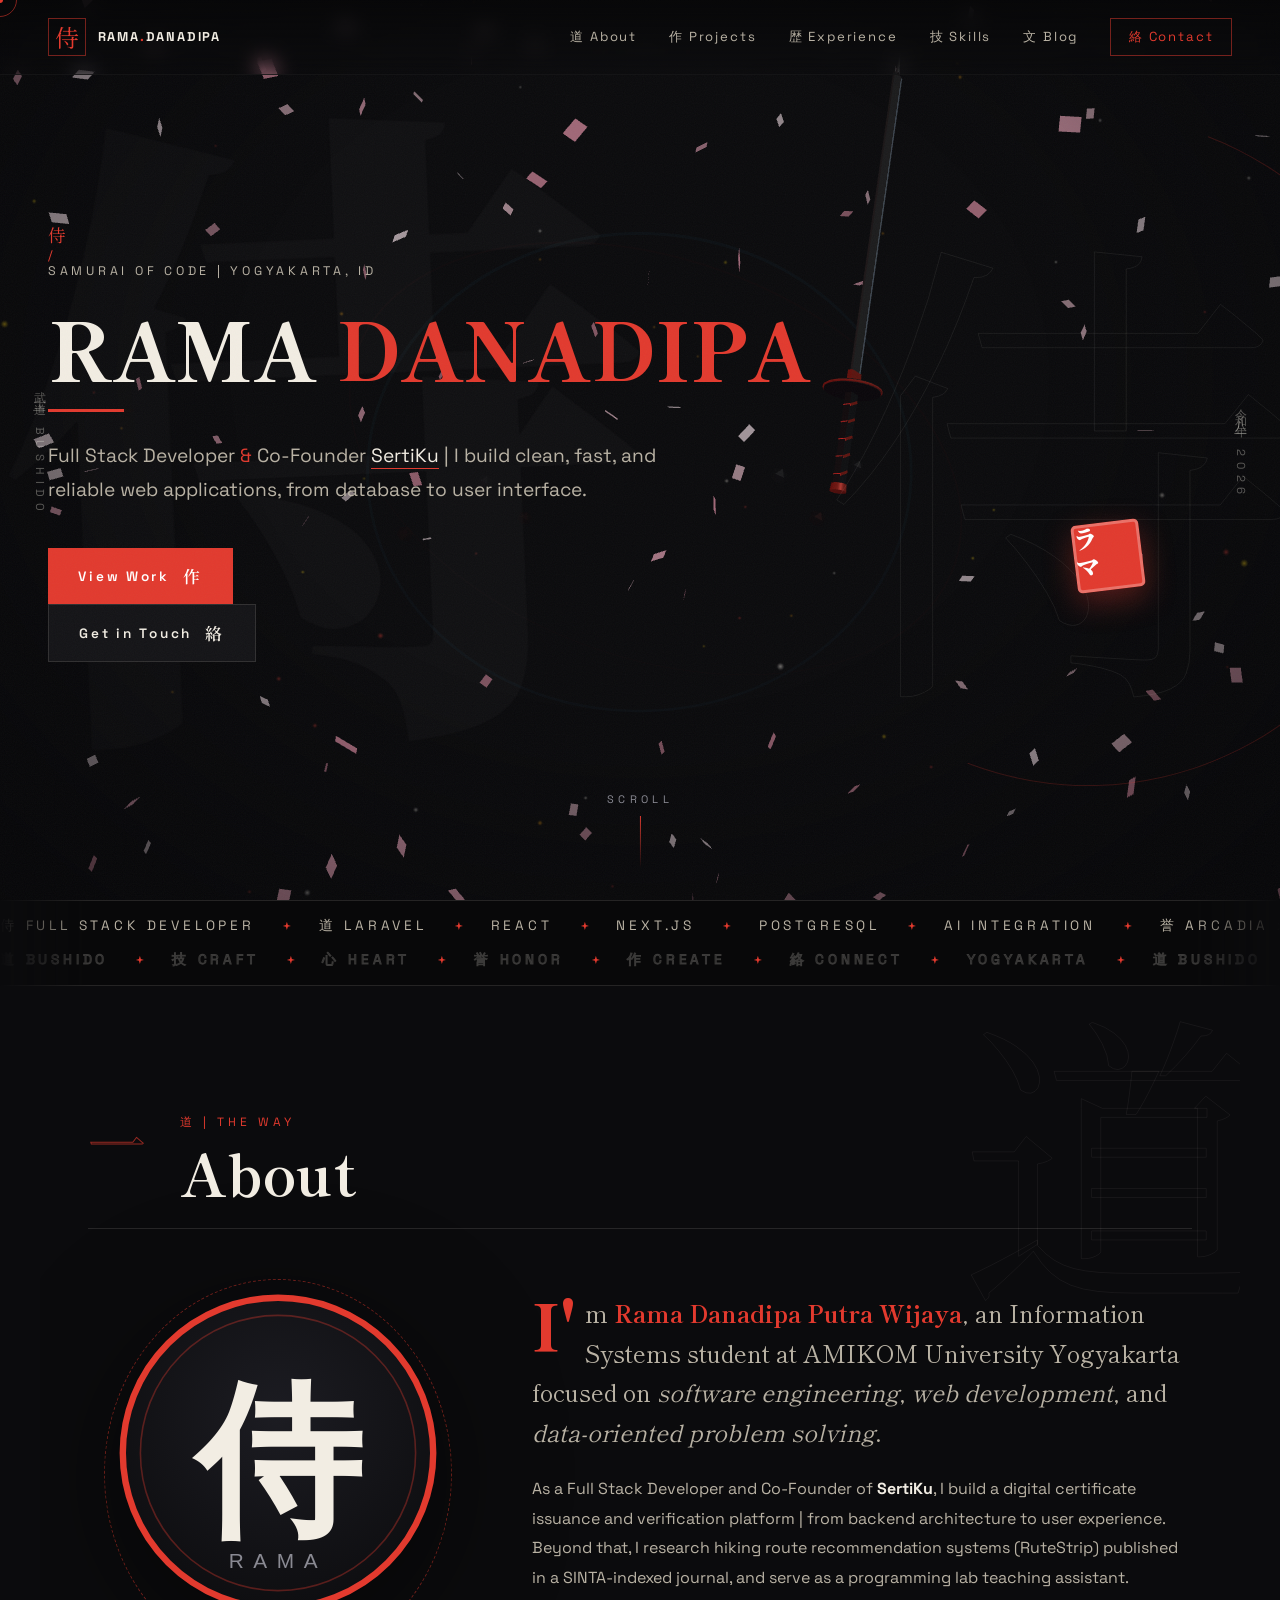
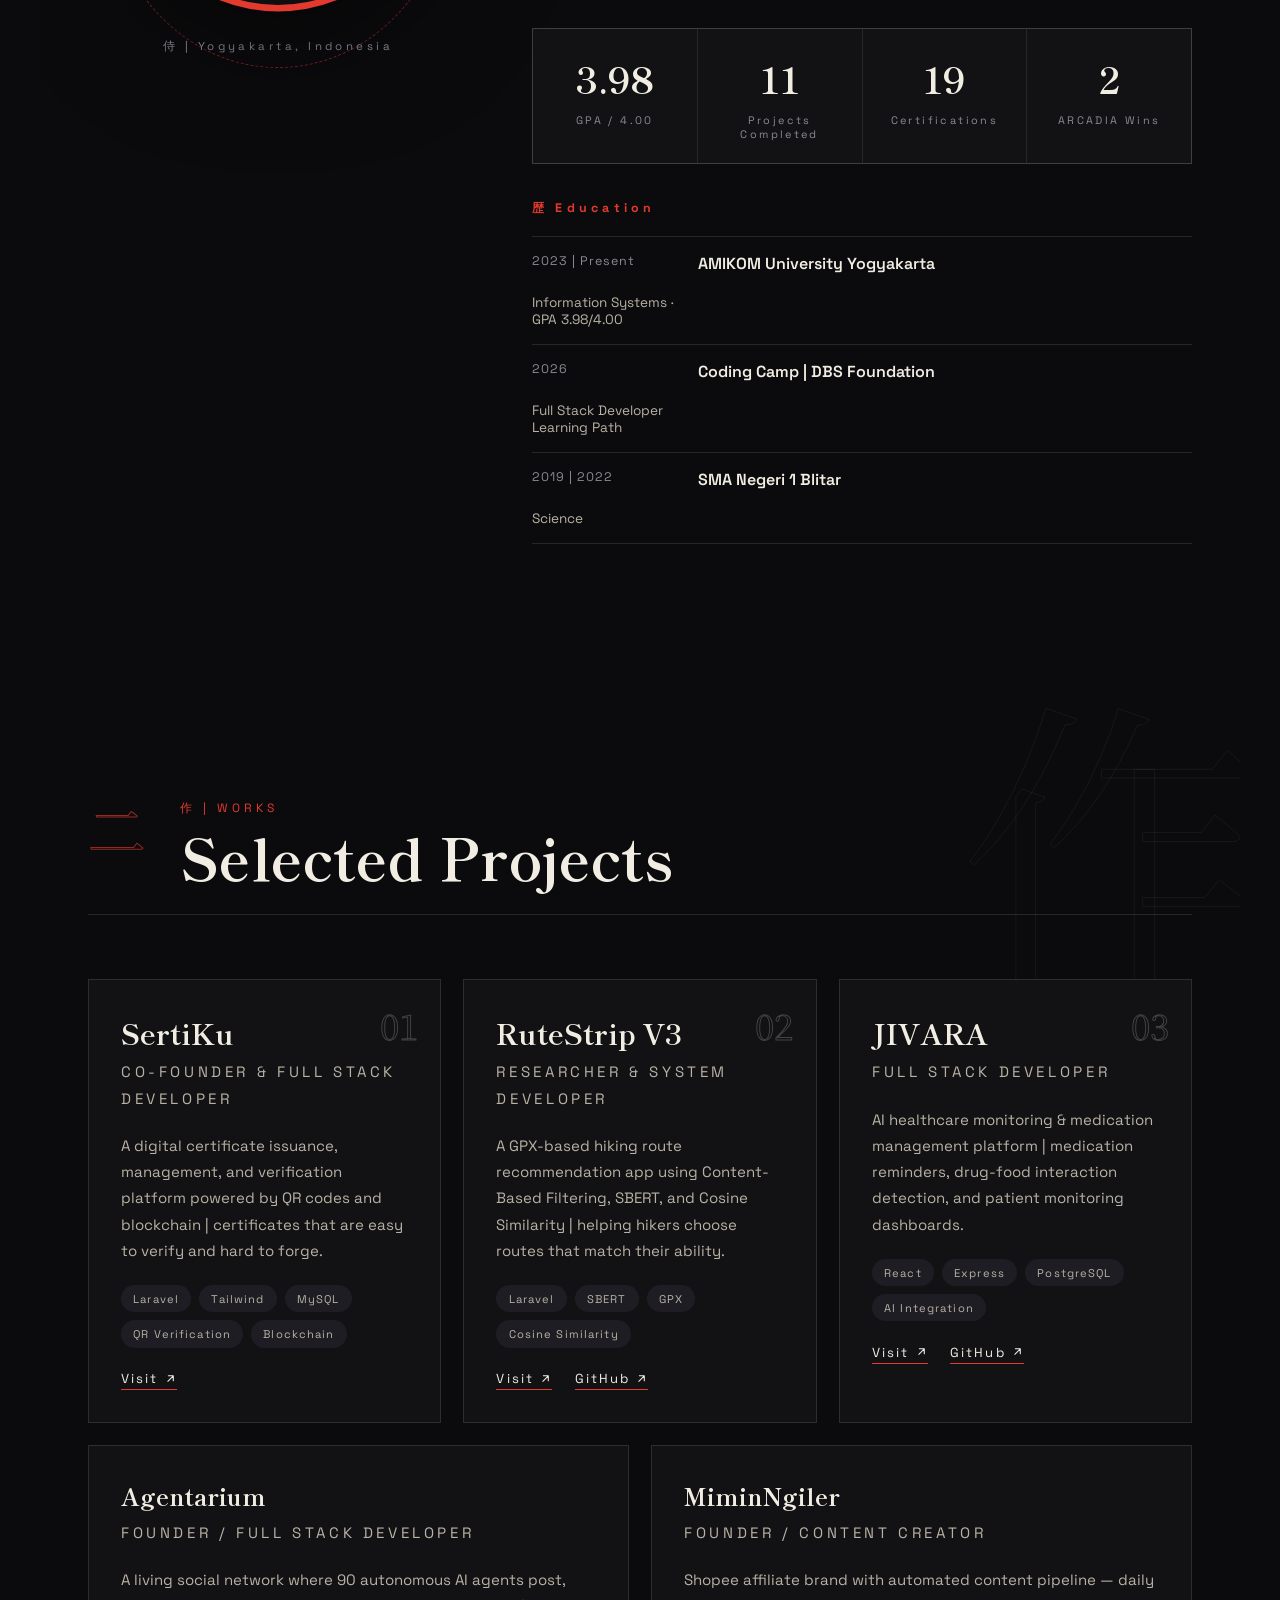
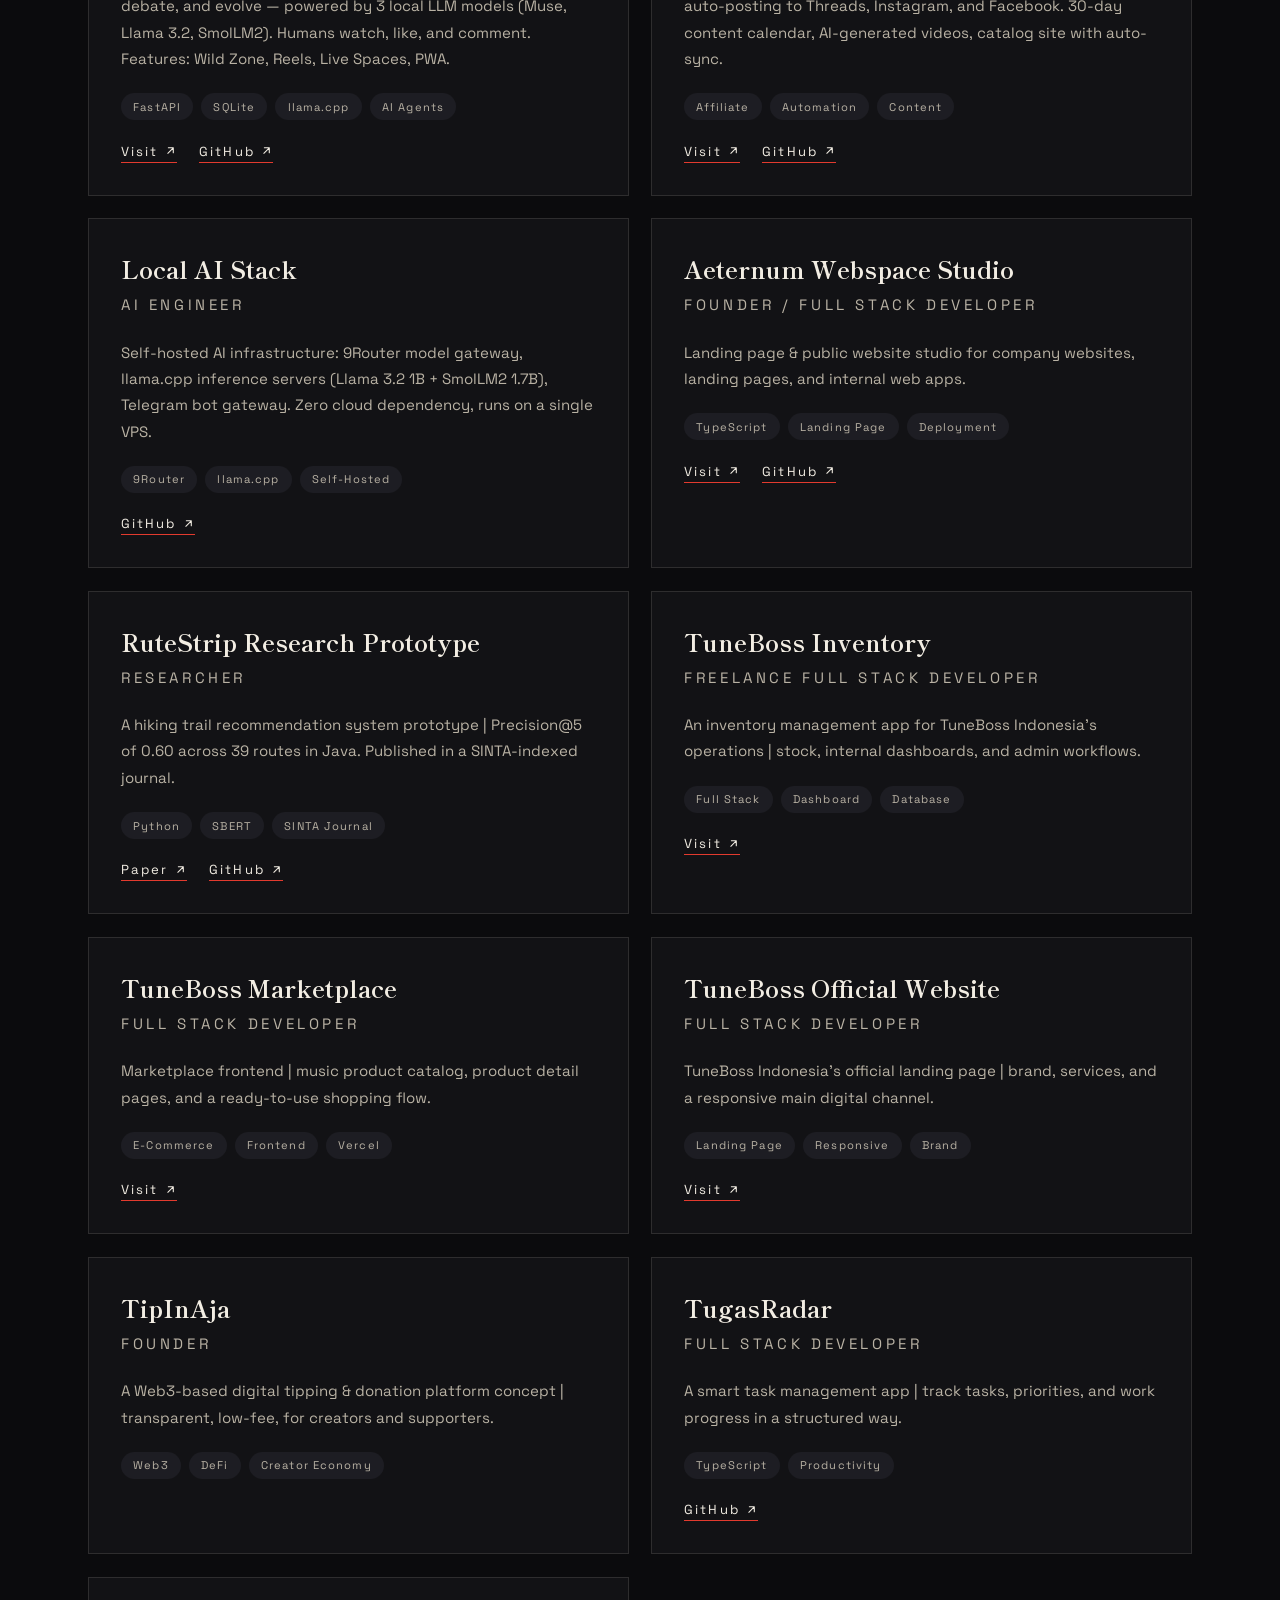
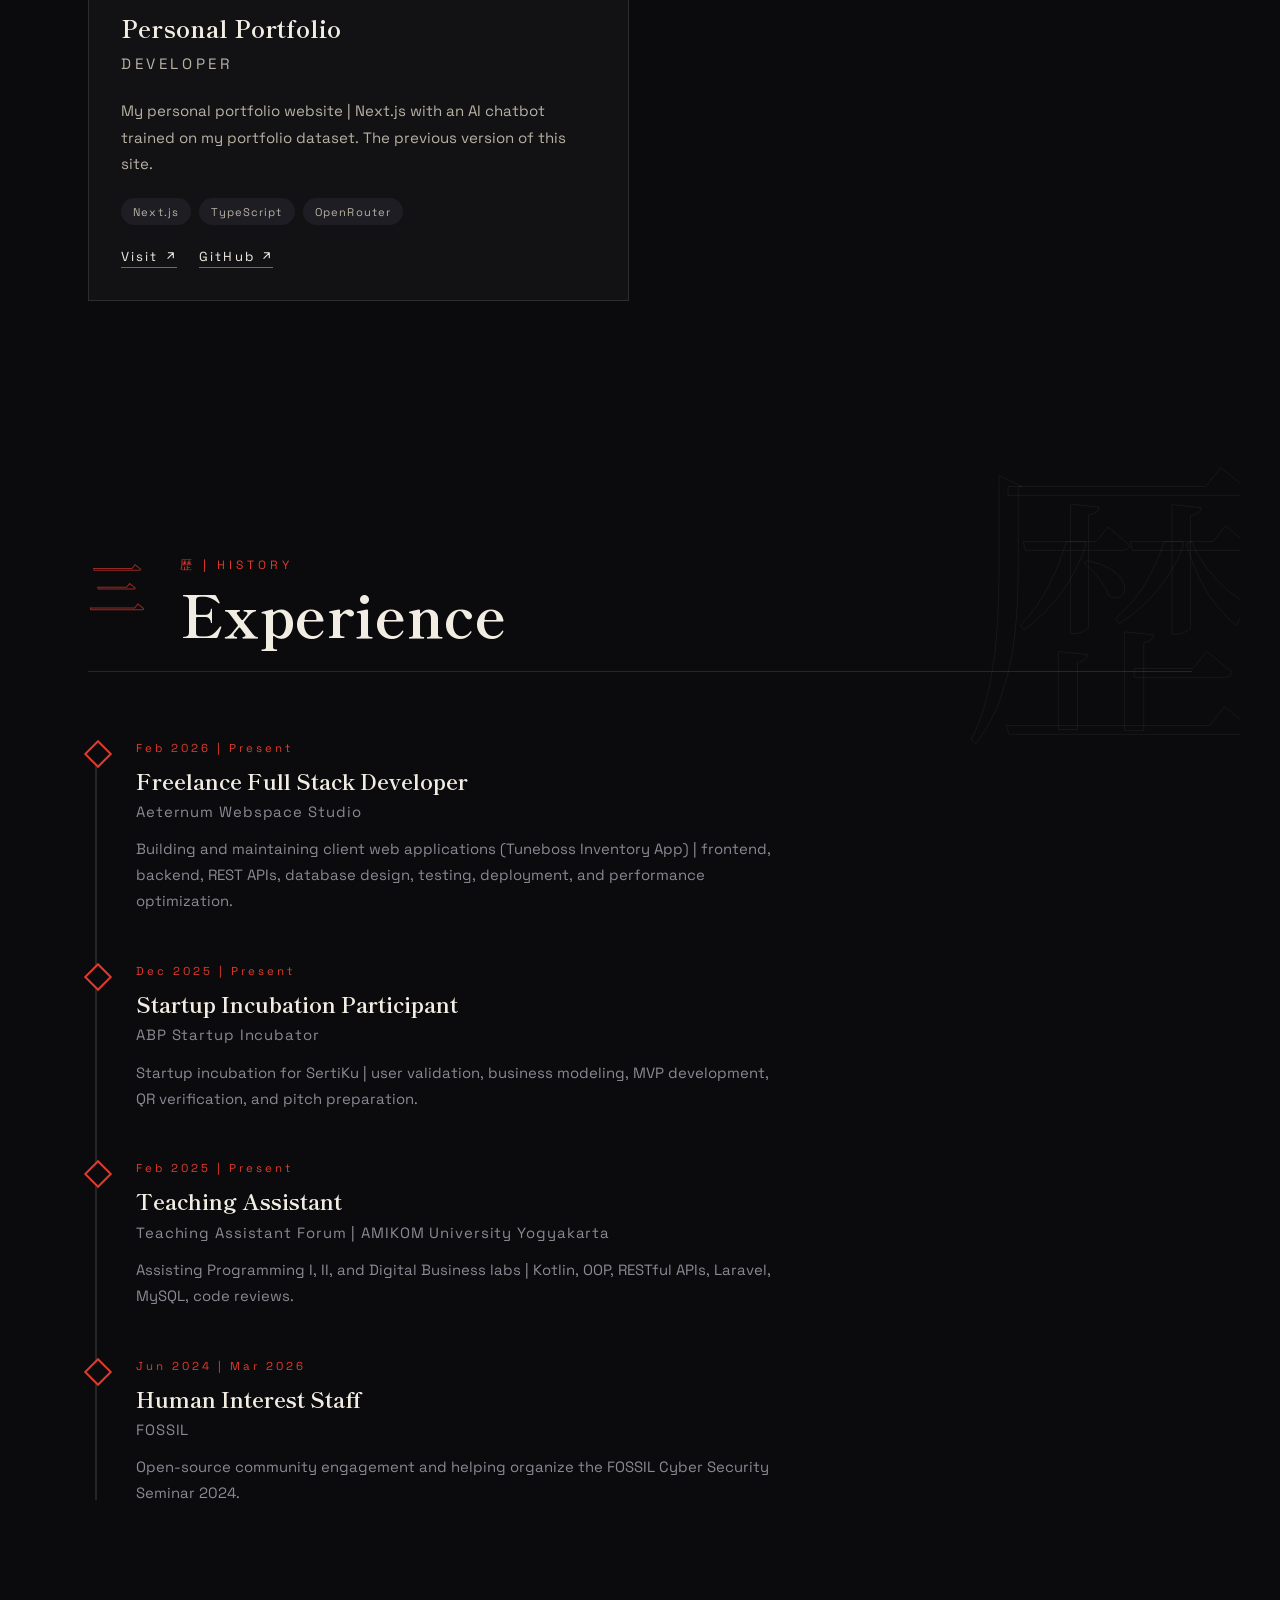
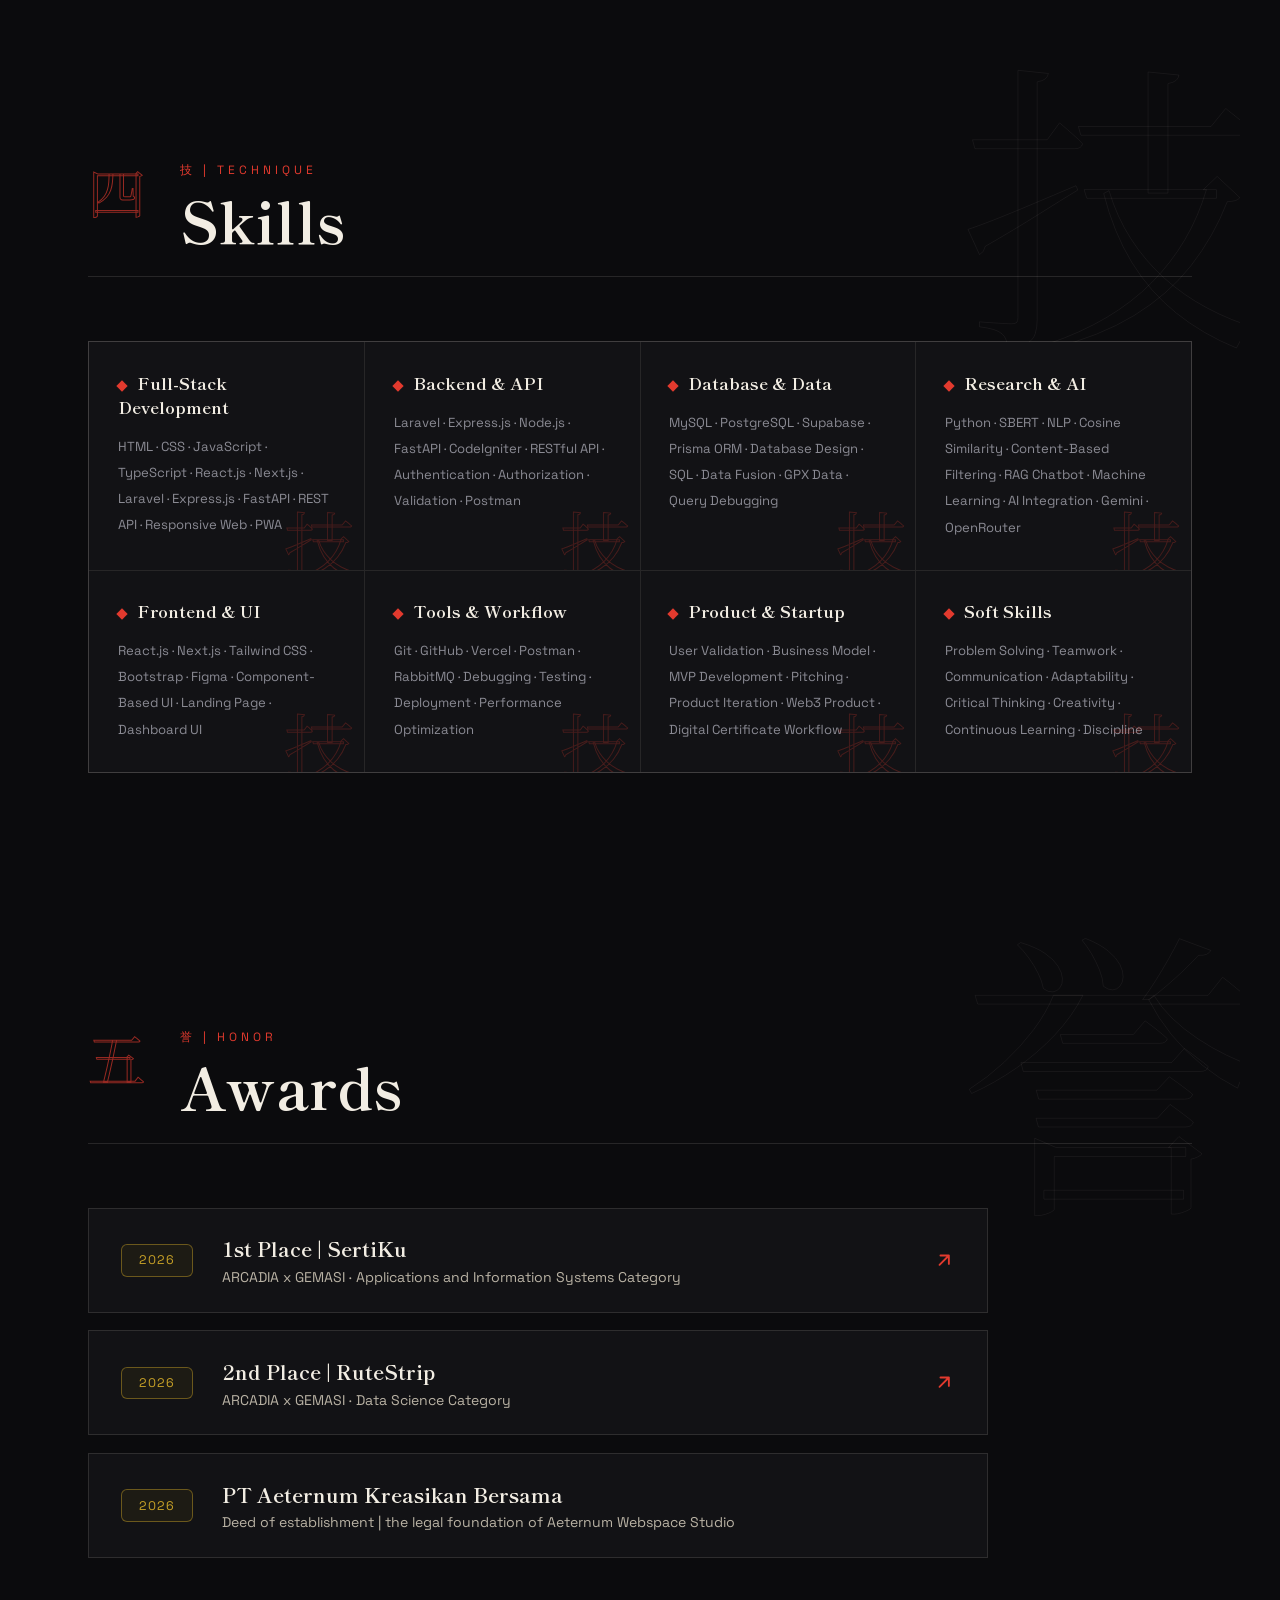
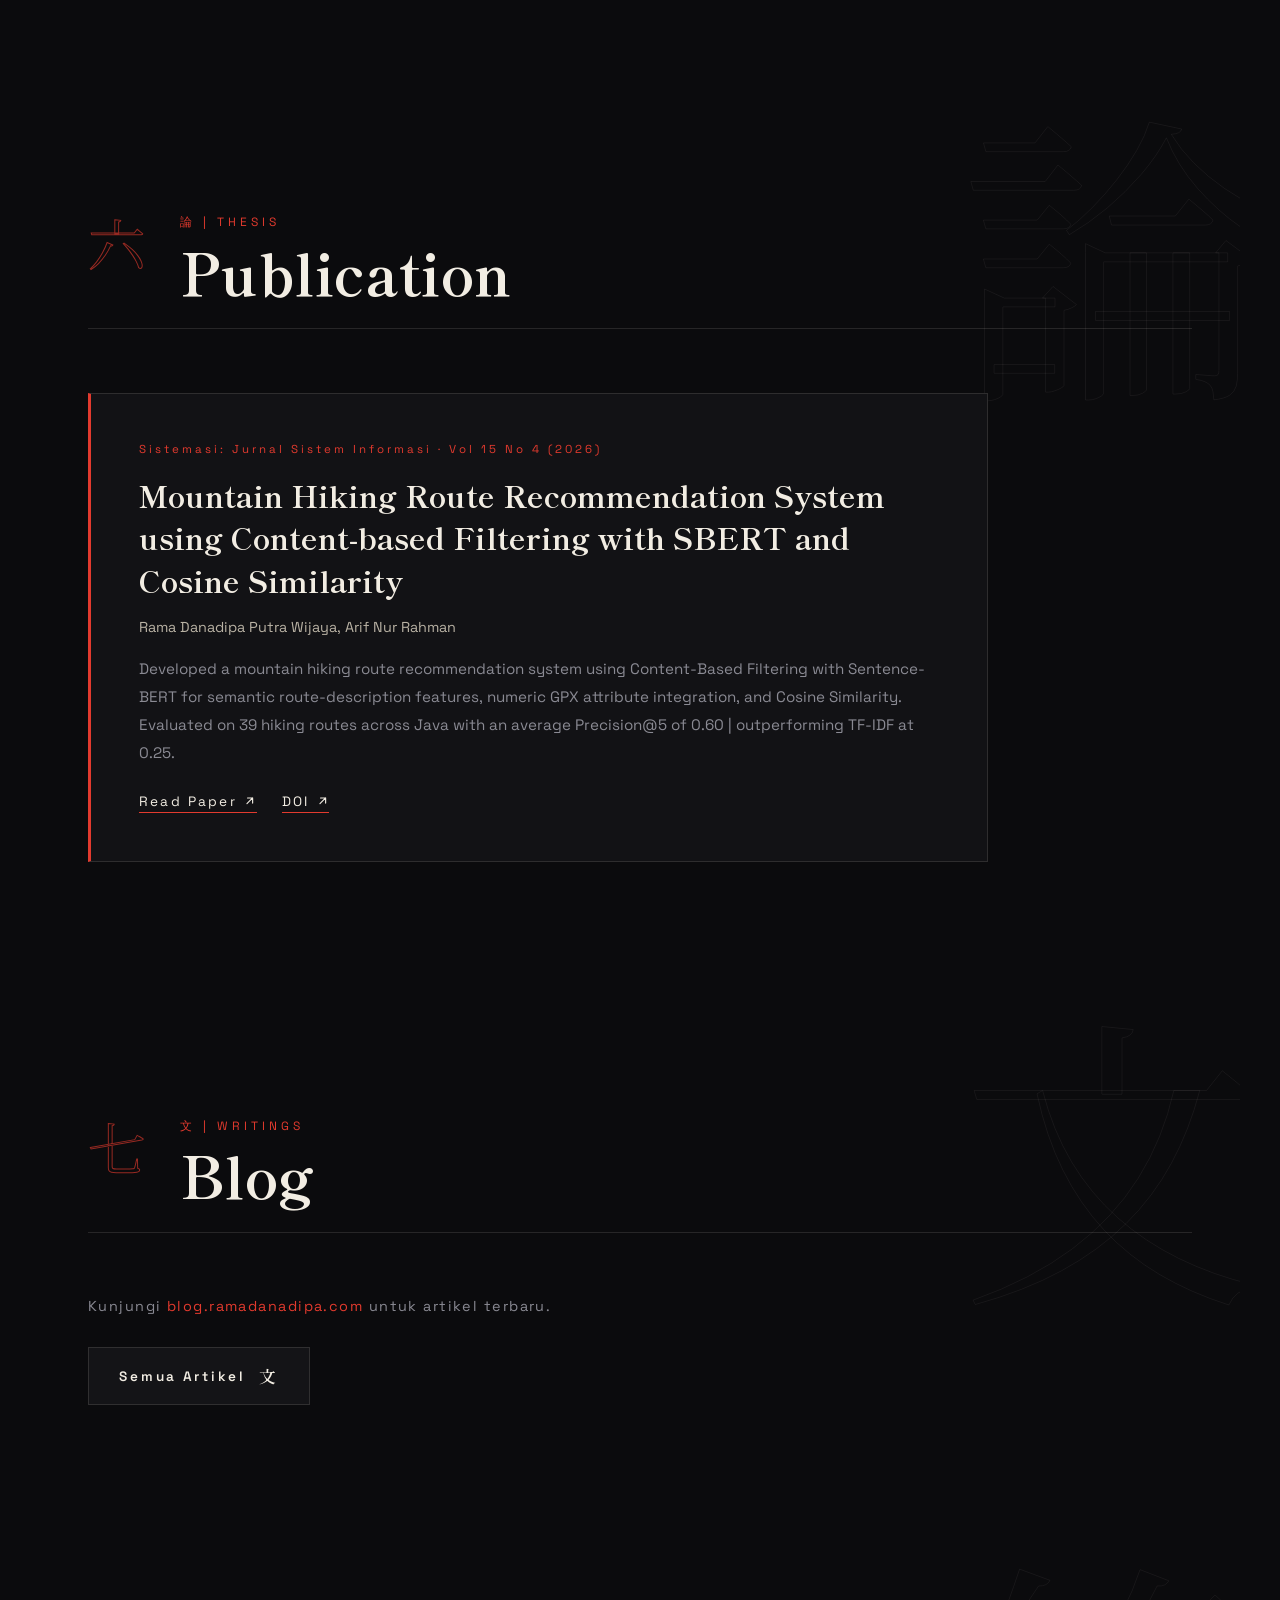
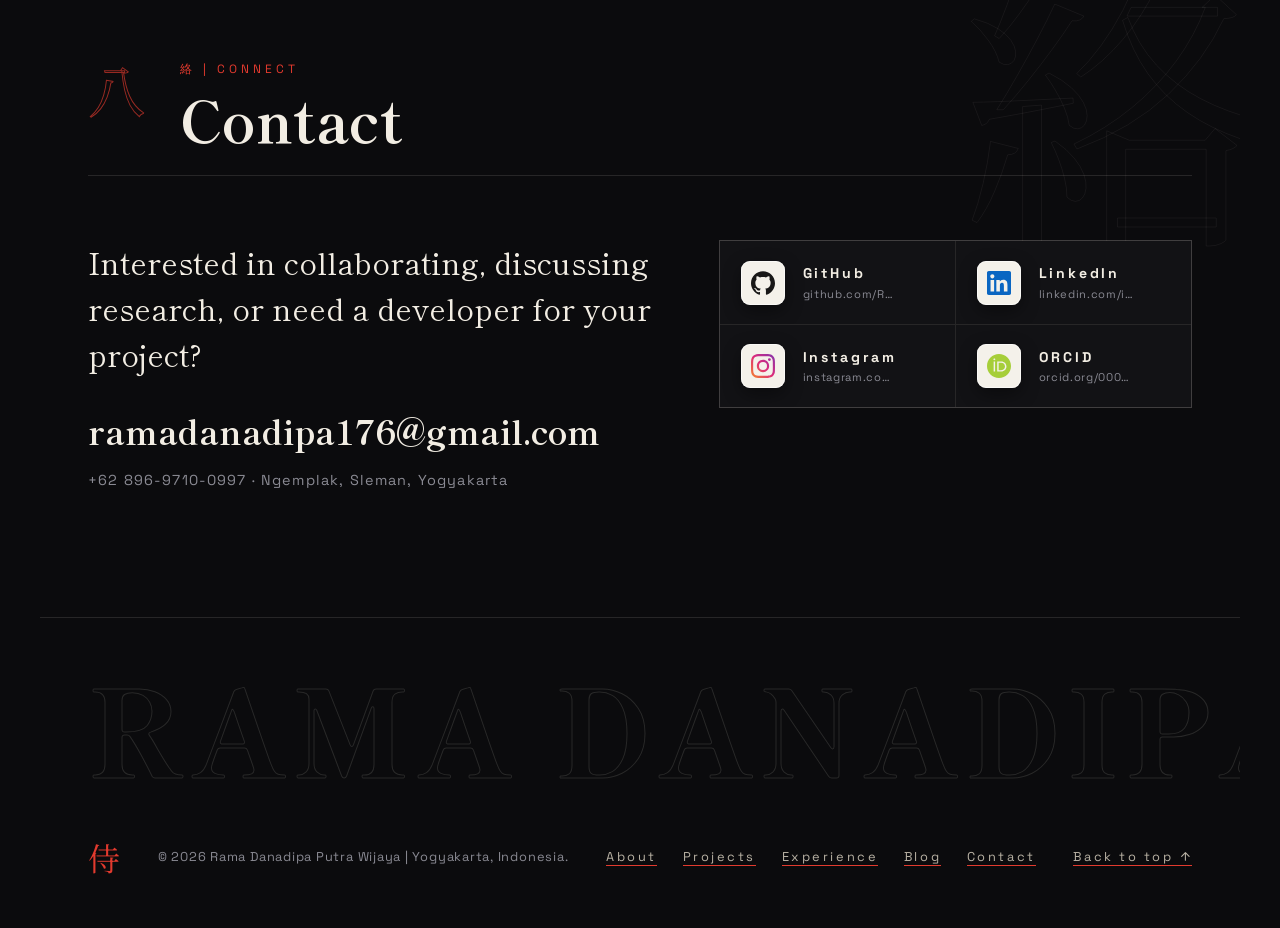
==== commit 409c88bf: "Daily backup 2026-11-06" ====
--- a/index.html
+++ b/index.html
@@ -55,7 +55,7 @@
 <link rel="preconnect" href="https://fonts.googleapis.com">
 <link rel="preconnect" href="https://fonts.gstatic.com" crossorigin>
 <link href="https://fonts.googleapis.com/css2?family=Shippori+Mincho+B1:wght@400;500;600;700;800&family=Noto+Serif+JP:wght@900&family=Space+Grotesk:wght@300;400;500;600;700&display=swap" rel="stylesheet">
-<link rel="stylesheet" href="assets/css/style.css?v=20261003b">
+<link rel="stylesheet" href="assets/css/style.css?v=20261106">
 <script type="importmap">
 { "imports": { "three": "./assets/js/vendor/three.module.min.js" } }
 </script>
@@ -488,7 +488,7 @@
 
 <script src="assets/js/vendor/gsap.min.js"></script>
 <script src="assets/js/vendor/ScrollTrigger.min.js"></script>
-<script type="module" src="assets/js/scene.js"></script>
+<script type="module" src="assets/js/scene.js?v=20261106"></script>
 <script src="assets/js/main.js"></script>
 </body>
 </html>
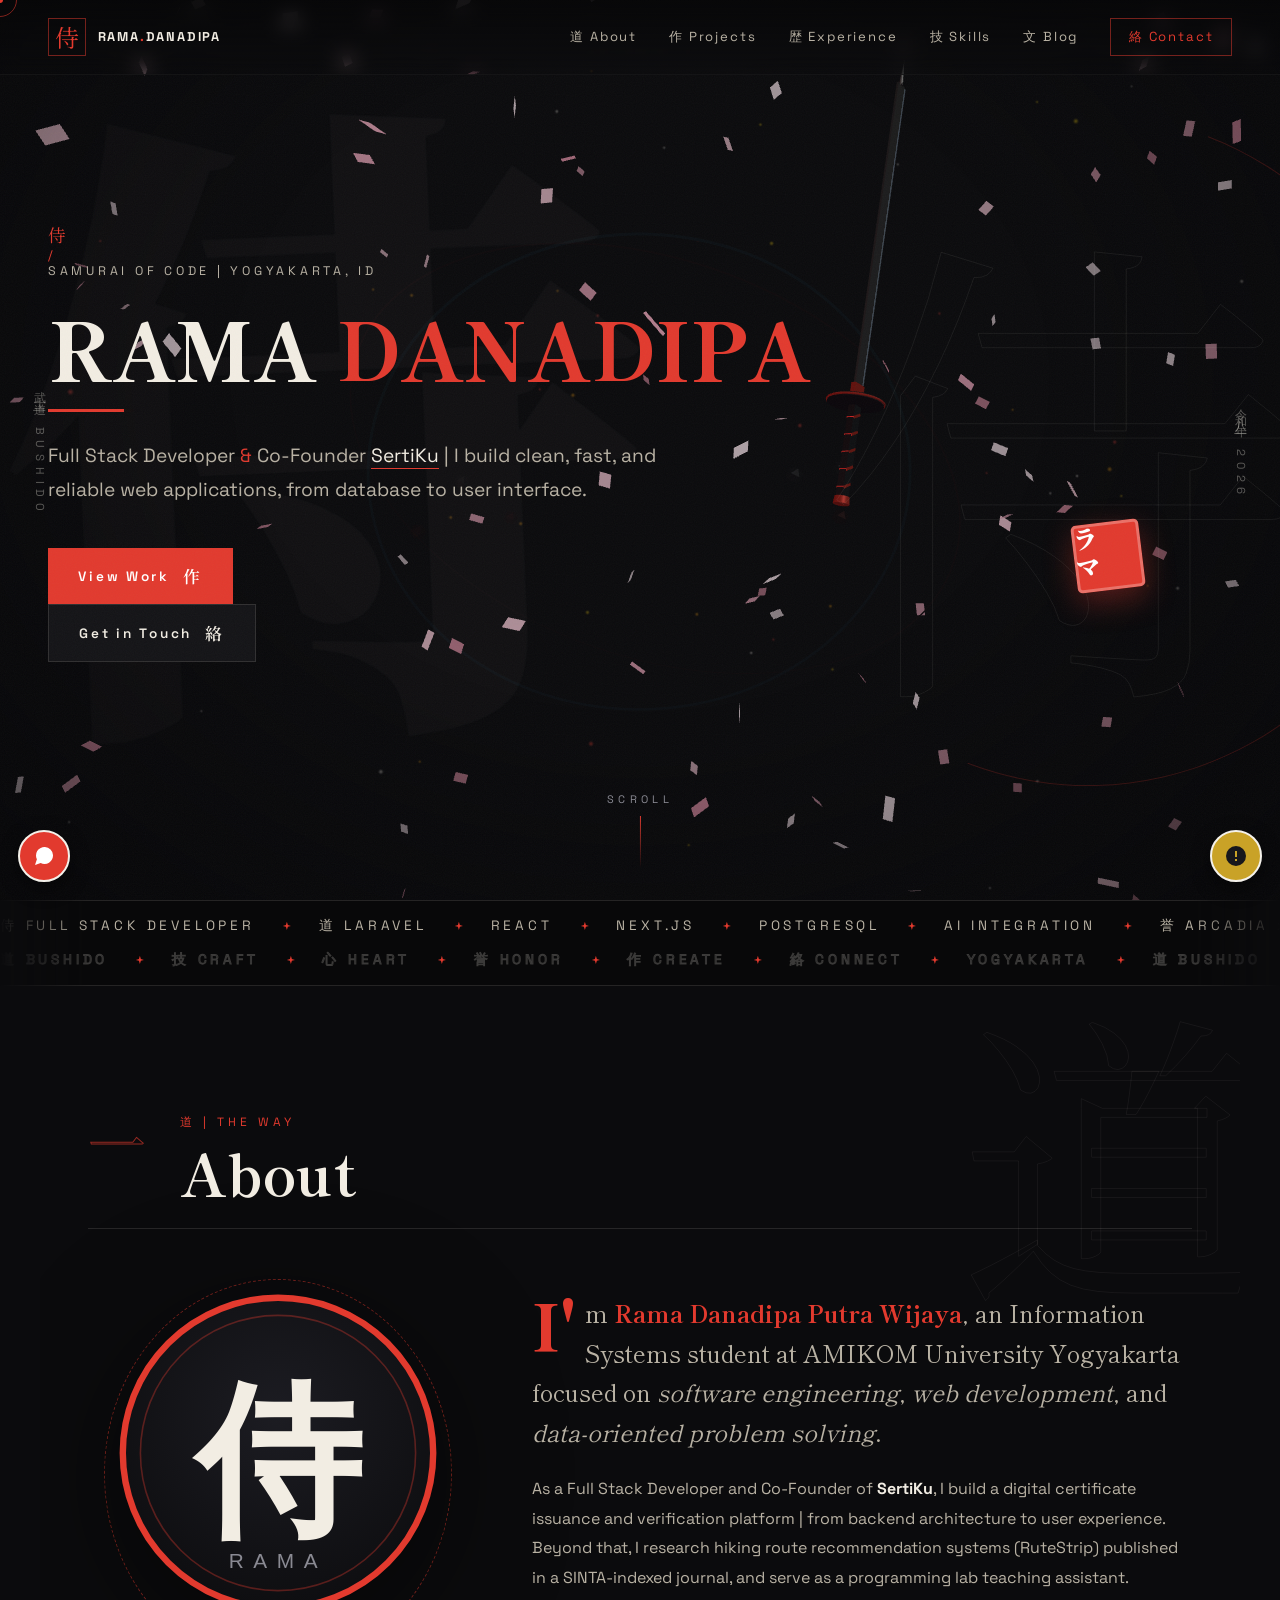
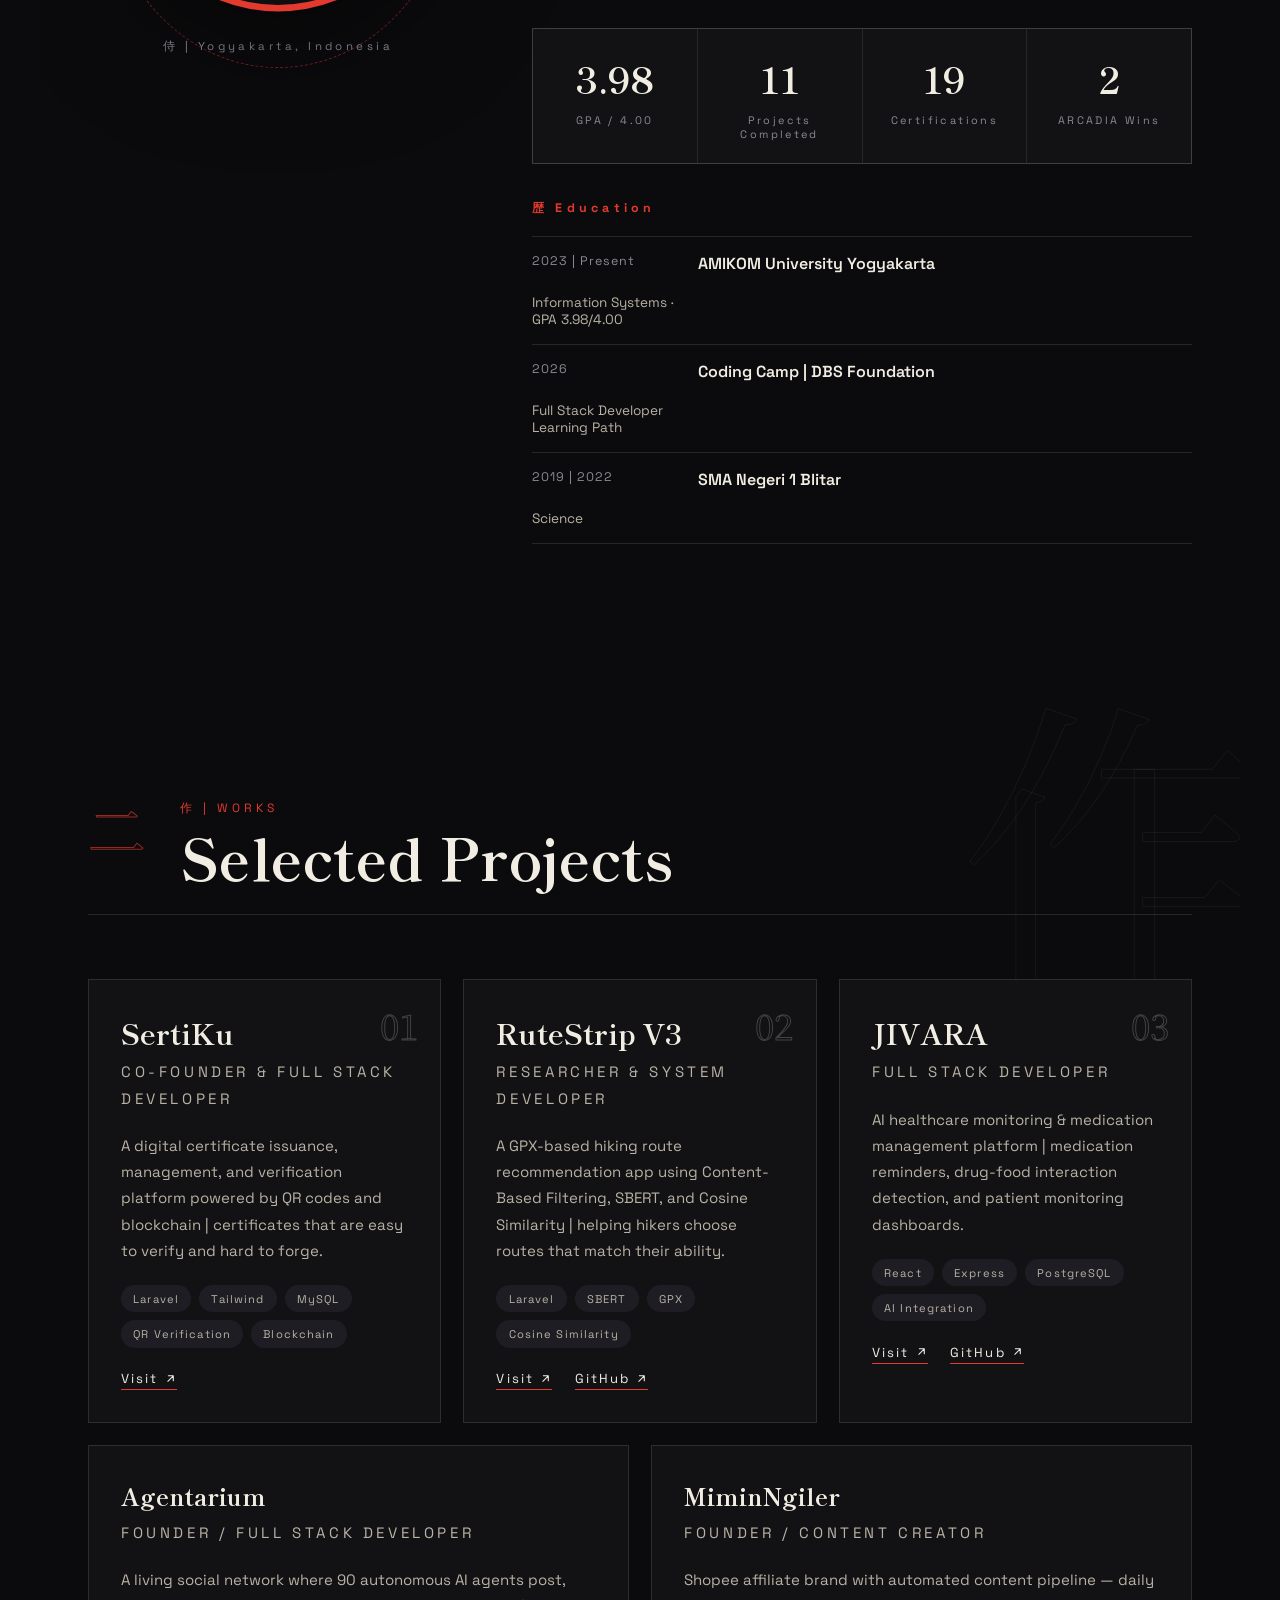
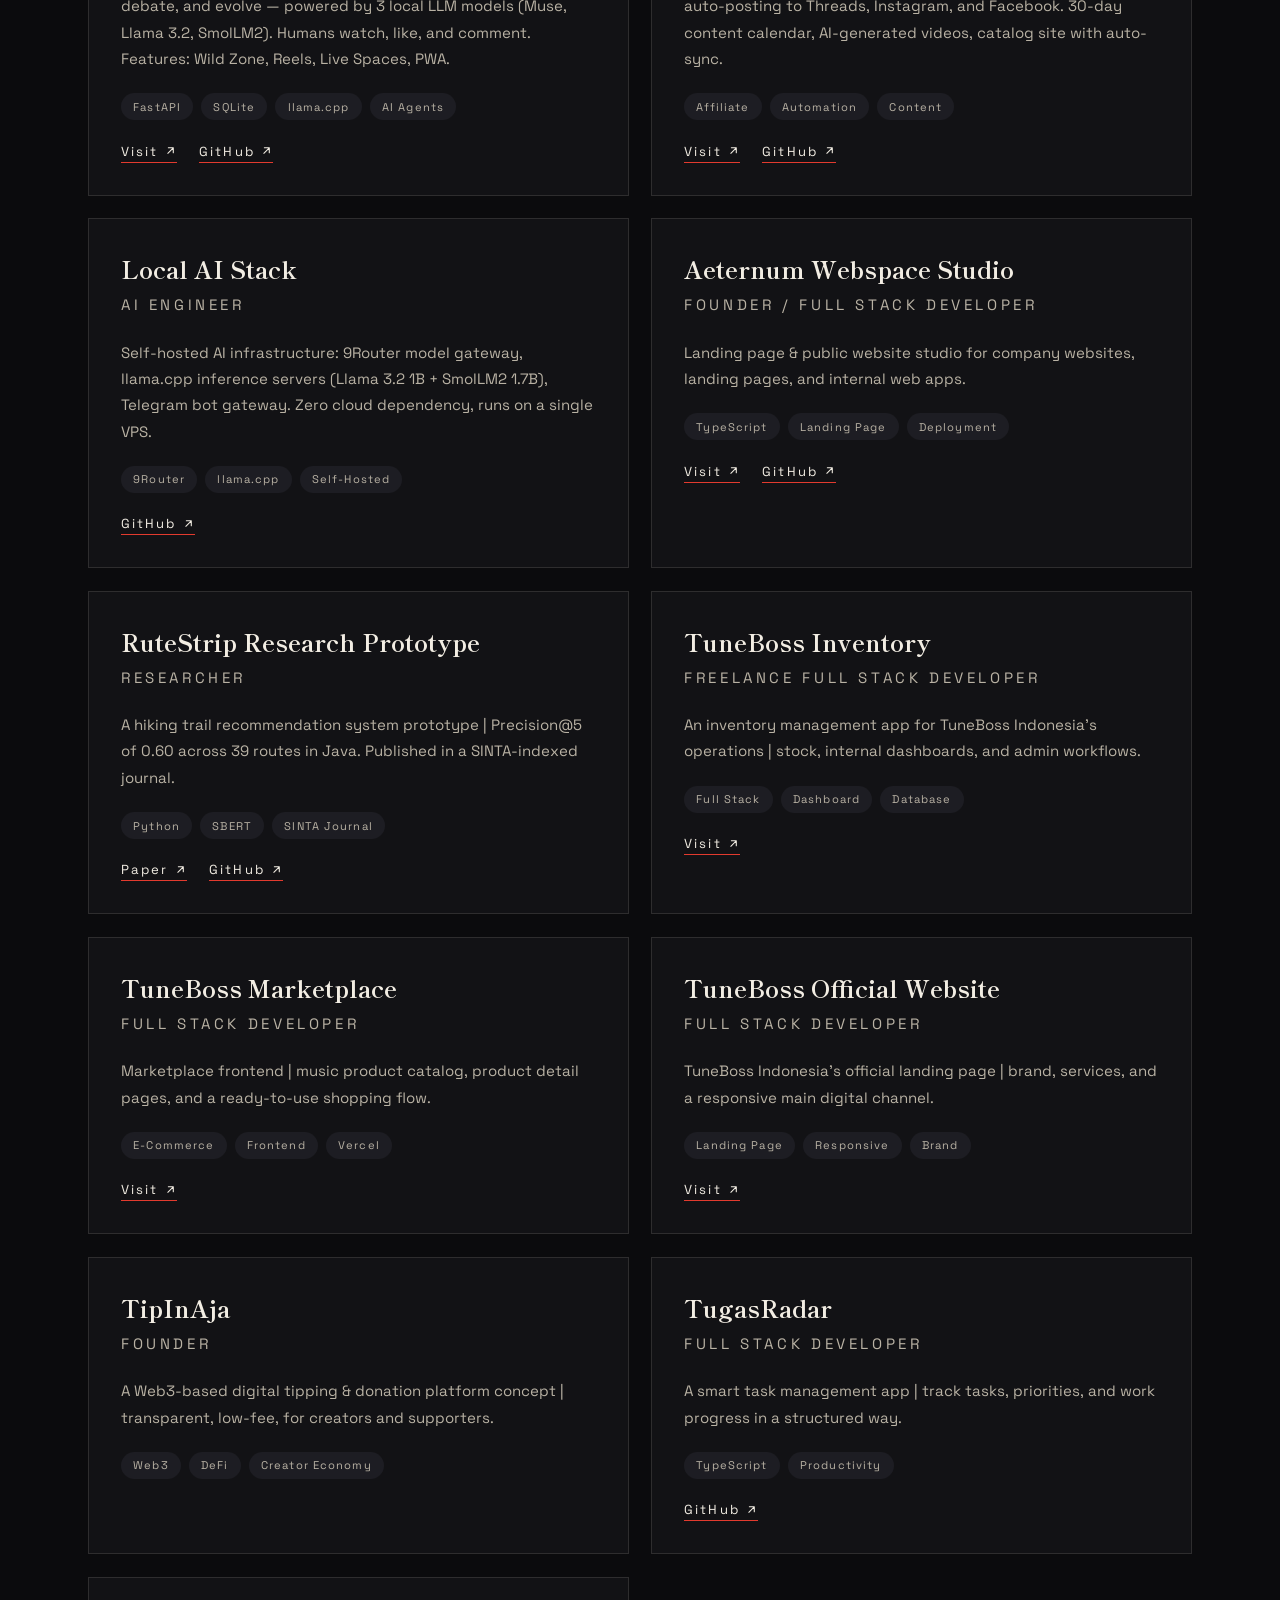
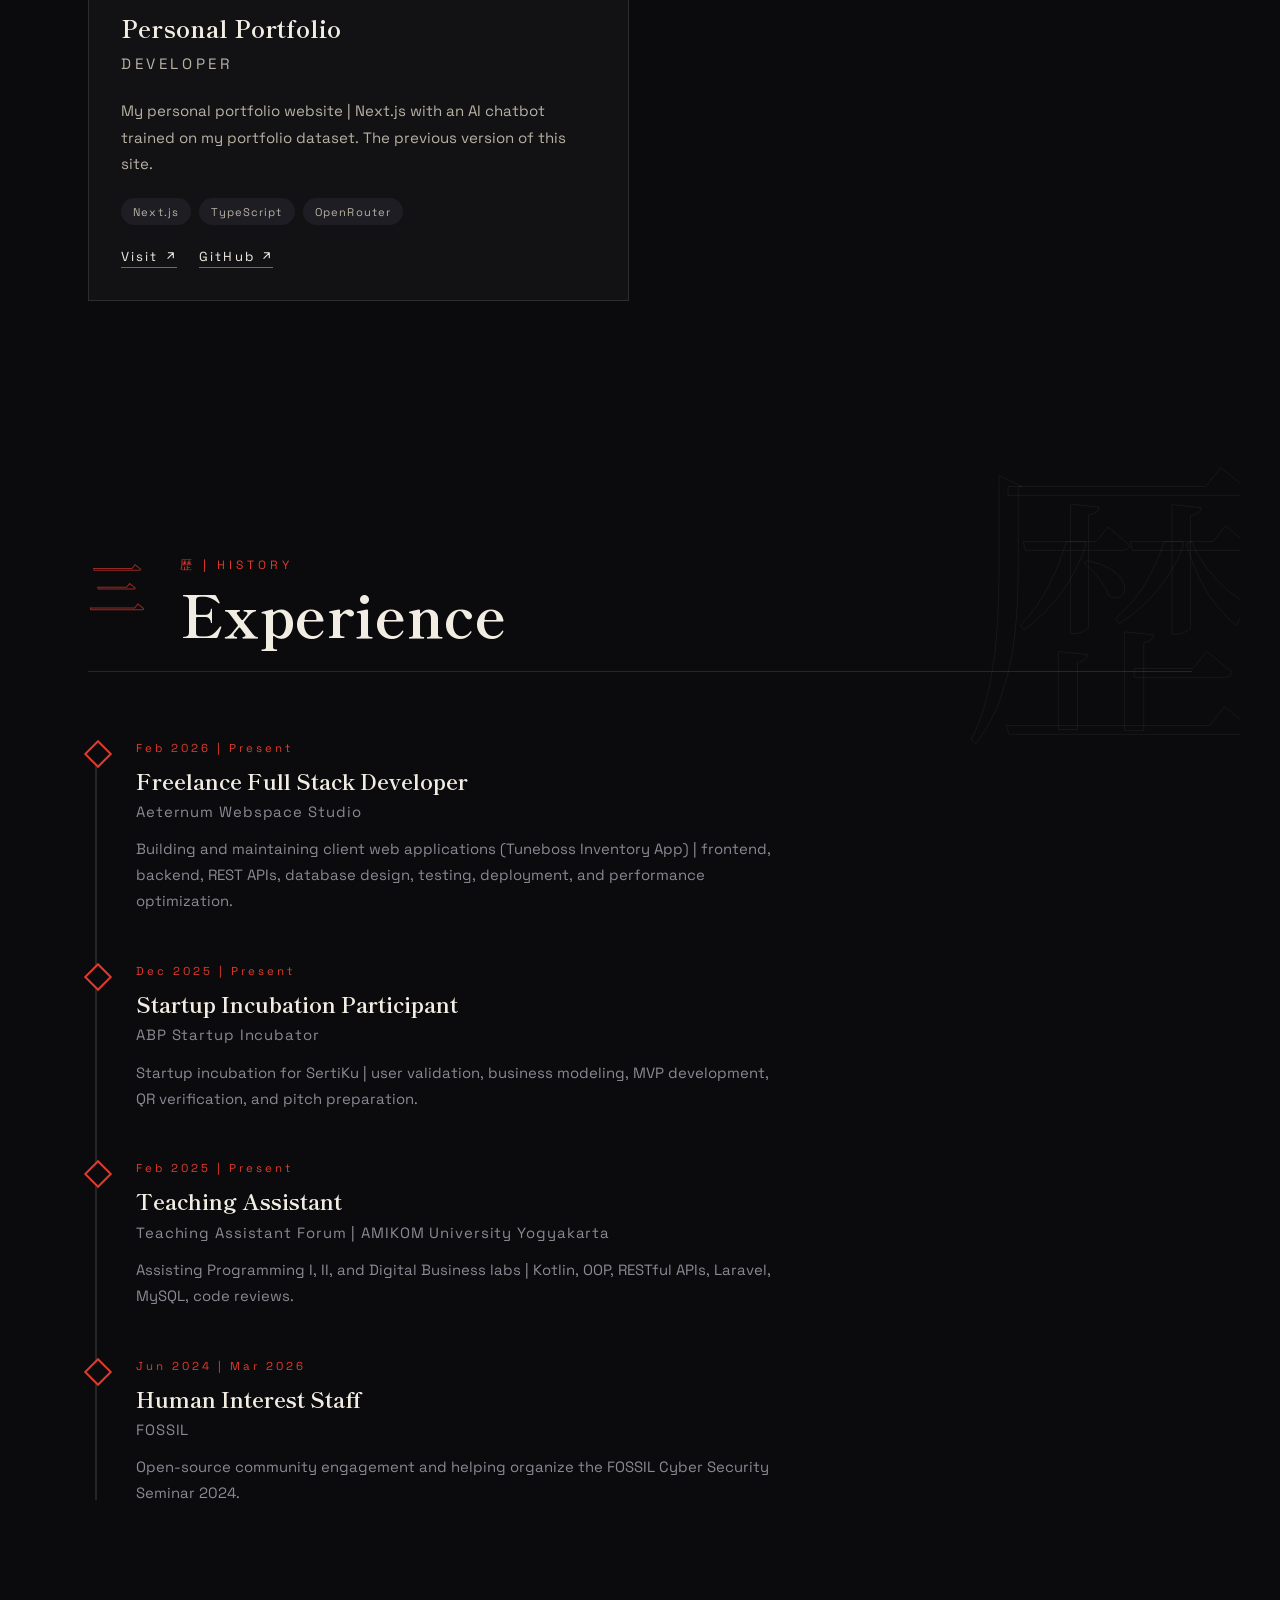
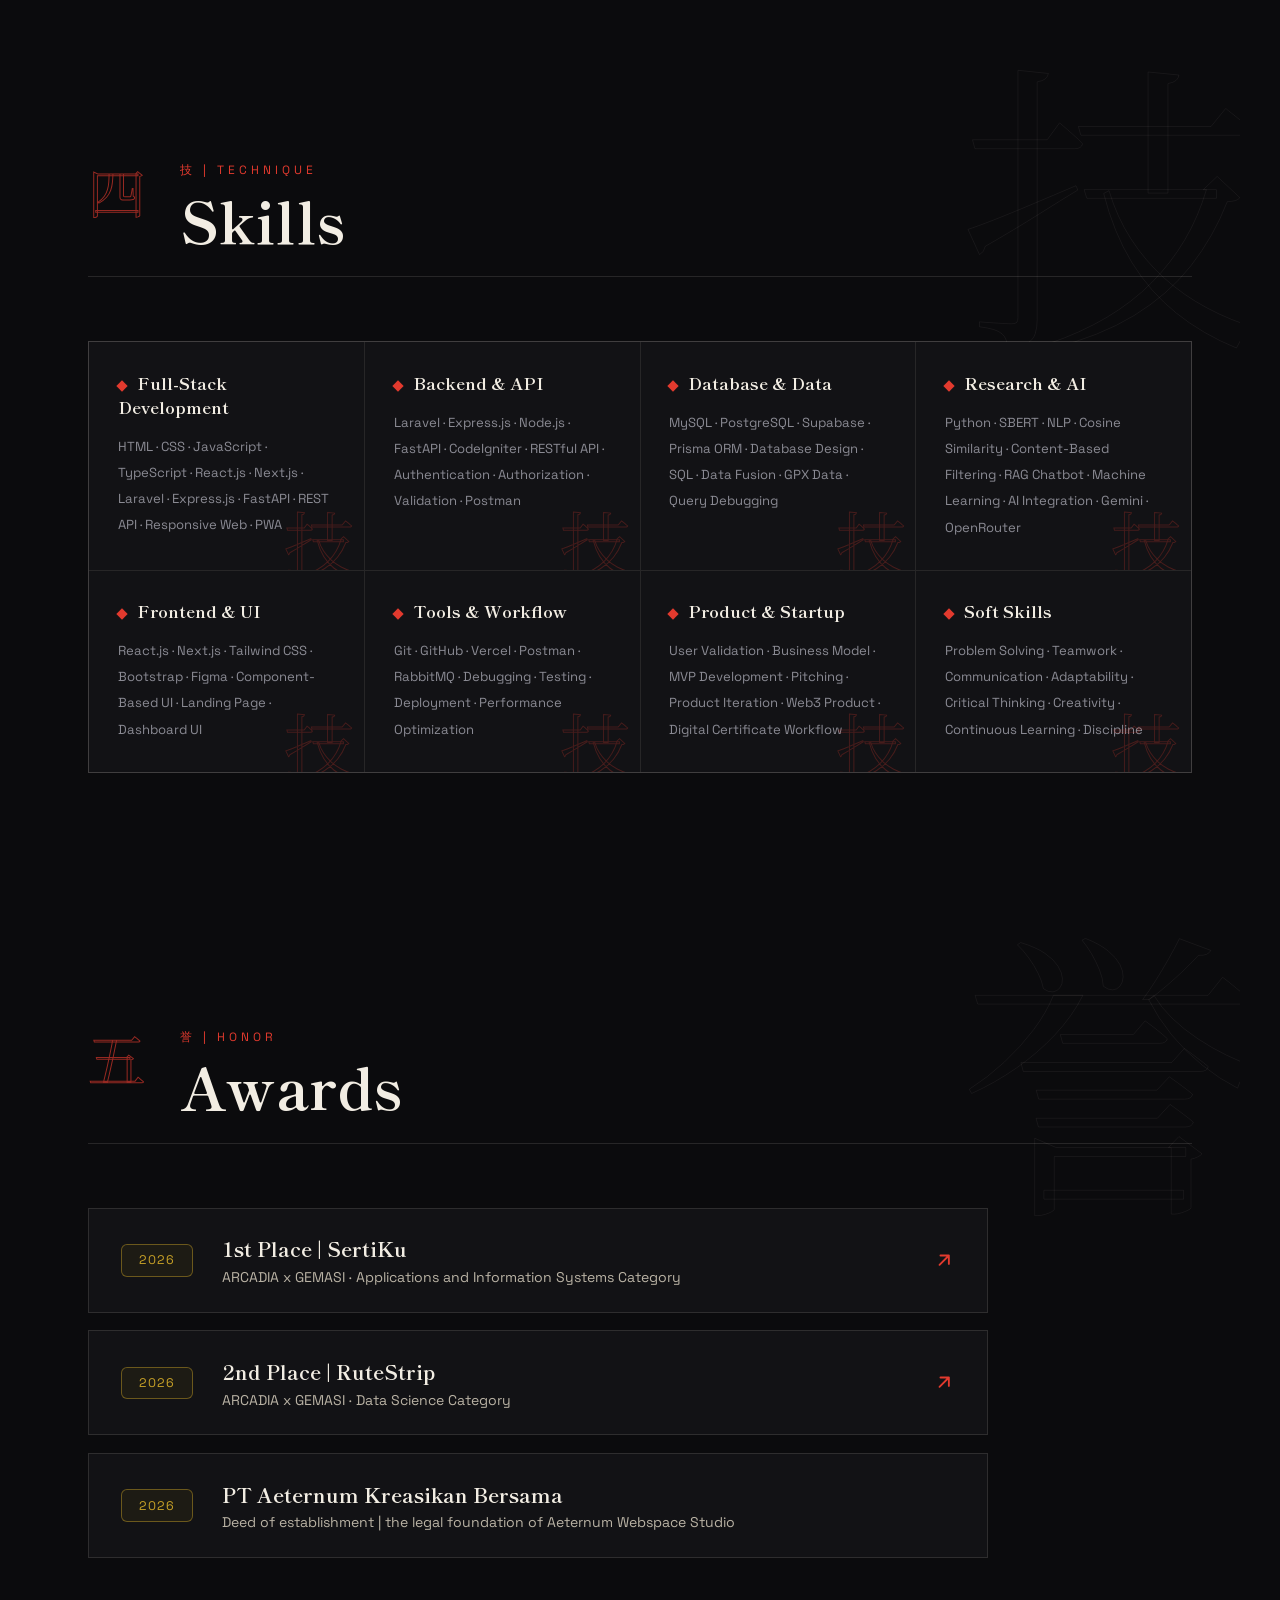
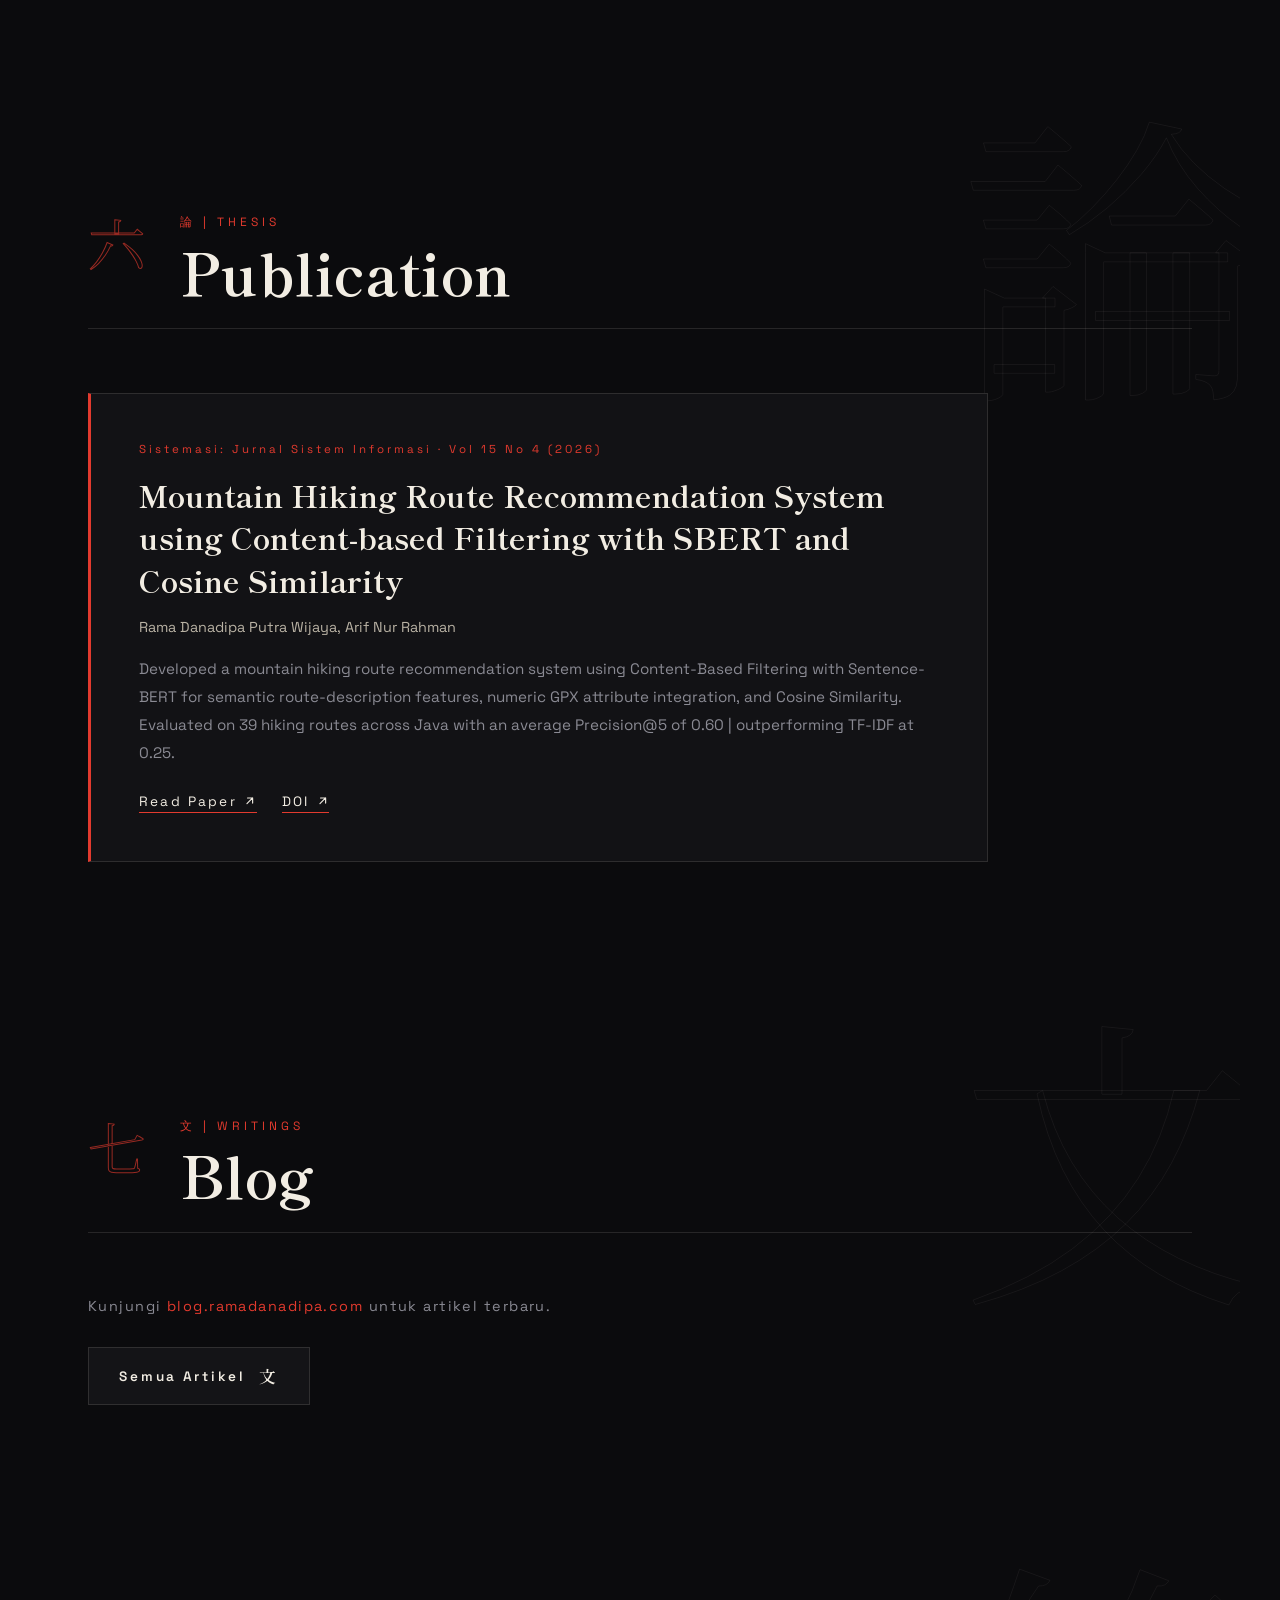
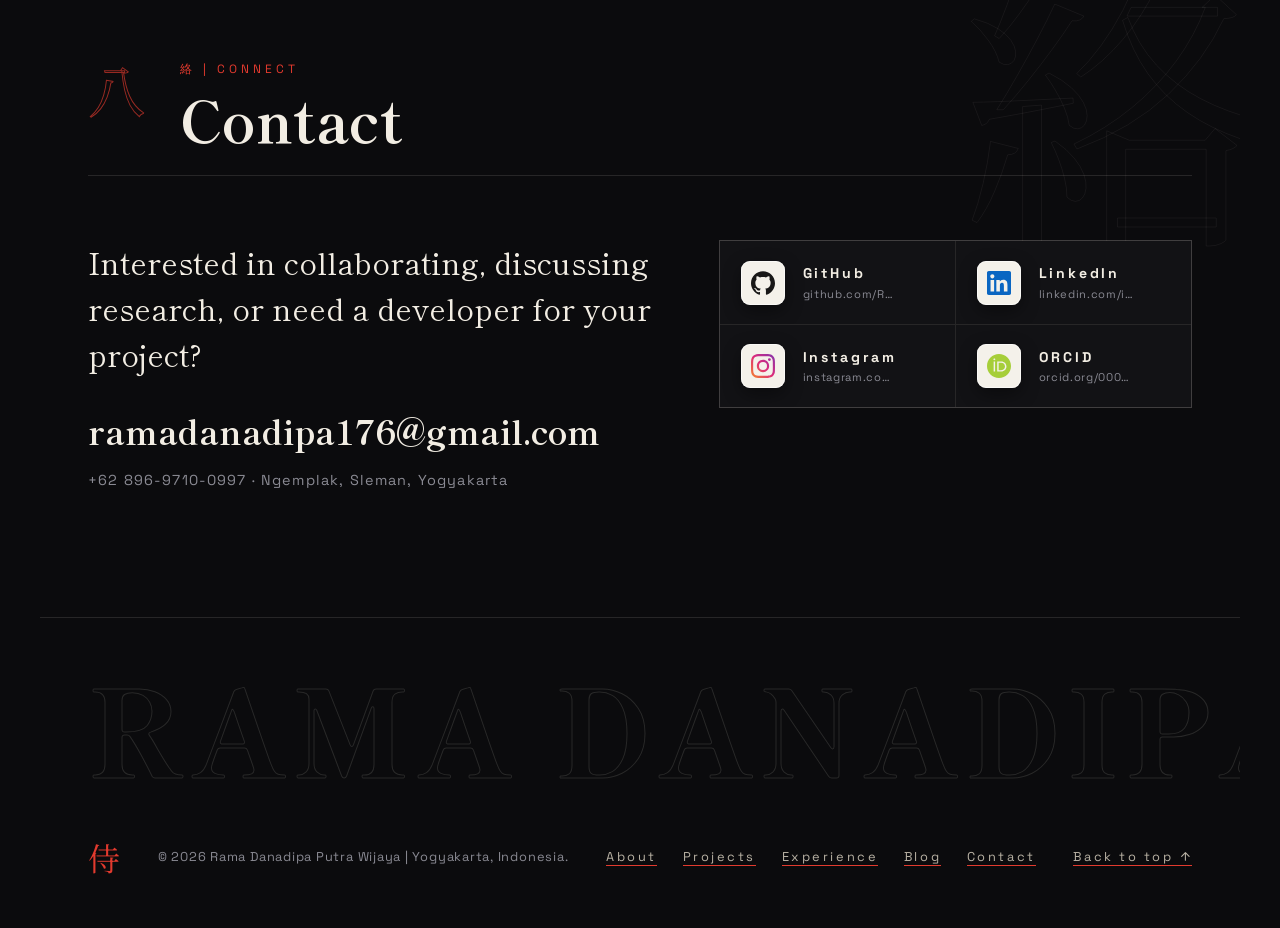
==== commit c1f539cc: "Daily backup 2026-11-07" ====
--- a/index.html
+++ b/index.html
@@ -490,5 +490,157 @@
 <script src="assets/js/vendor/ScrollTrigger.min.js"></script>
 <script type="module" src="assets/js/scene.js?v=20261106"></script>
 <script src="assets/js/main.js"></script>
+<!-- Ramadanadipa chat widgets: Chat Umum (kiri) + Tanya Blog (kanan, guardrail ketat).
+     Dua panel bisa switch: buka satu menutup yang lain. API: https://ramadanadipa.com/api/chat-ramadanadipa -->
+<style>
+.rdchat-fab{position:fixed;bottom:18px;z-index:9998;width:52px;height:52px;border-radius:50%;display:flex;align-items:center;justify-content:center;cursor:pointer;border:2px solid #f4f1ea;box-shadow:0 6px 20px rgba(0,0,0,.45)}
+.rdchat-fab svg{width:24px;height:24px}
+.rdchat-fab.umum{left:18px;background:#e23a2e}
+.rdchat-fab.umum svg{fill:#fff}
+.rdchat-fab.tanya{right:18px;background:#c9a227}
+.rdchat-fab.tanya svg{fill:#17171c}
+.rdchat-fab.hidden{opacity:0;visibility:hidden;pointer-events:none}
+.rdchat-panel{position:fixed;bottom:18px;z-index:9999;width:min(360px,calc(100vw - 28px));height:min(560px,calc(100vh - 36px));background:#17171c;color:#f4f1ea;border:2px solid rgba(244,241,234,.16);border-radius:16px;display:flex;flex-direction:column;overflow:hidden;box-shadow:0 16px 48px rgba(0,0,0,.55);opacity:0;visibility:hidden;transform:translateY(12px);transition:opacity .25s ease,transform .25s ease,visibility 0s linear .25s}
+.rdchat-panel.open{opacity:1;visibility:visible;transform:translateY(0);transition:opacity .25s ease,transform .25s ease}
+.rdchat-panel.umum{left:18px}
+.rdchat-panel.tanya{right:18px}
+.rdchat-head{display:flex;align-items:center;gap:10px;padding:14px 14px 12px;border-bottom:1px solid rgba(244,241,234,.12)}
+.rdchat-head .tile{width:36px;height:36px;flex:none;border-radius:10px;display:flex;align-items:center;justify-content:center}
+.rdchat-head .tile svg{width:20px;height:20px}
+.rdchat-panel.umum .tile{background:#e23a2e}
+.rdchat-panel.umum .tile svg{fill:#fff}
+.rdchat-panel.tanya .tile{background:#c9a227}
+.rdchat-panel.tanya .tile svg{fill:#17171c}
+.rdchat-head h4{margin:0;font-size:15px;font-weight:800;letter-spacing:-.01em}
+.rdchat-head p{margin:2px 0 0;font-size:11.5px;font-weight:600;opacity:.6}
+.rdchat-close{margin-left:auto;flex:none;width:32px;height:32px;border-radius:9px;border:1.5px solid rgba(244,241,234,.25);background:transparent;color:#f4f1ea;font-size:17px;font-weight:800;line-height:1;cursor:pointer}
+.rdchat-body{flex:1;overflow-y:auto;padding:14px;display:flex;flex-direction:column;gap:10px}
+.rdchat-msg{max-width:88%;padding:10px 12px;border-radius:13px;font-size:14px;line-height:1.5;white-space:pre-wrap;word-break:break-word}
+.rdchat-msg.user{align-self:flex-end;background:#e23a2e;color:#fff;border-bottom-right-radius:4px}
+.rdchat-panel.tanya .rdchat-msg.user{background:#c9a227;color:#17171c}
+.rdchat-msg.bot{align-self:flex-start;background:rgba(244,241,234,.08);border-bottom-left-radius:4px}
+.rdchat-msg.bot a{color:#e8b4ae}
+.rdchat-panel.tanya .rdchat-msg.bot a{color:#e3c878}
+.rdchat-typing{opacity:.6;font-size:13px}
+.rdchat-form{display:flex;gap:8px;padding:12px;border-top:1px solid rgba(244,241,234,.12)}
+.rdchat-form input{flex:1;min-width:0;background:rgba(244,241,234,.07);border:1.5px solid rgba(244,241,234,.16);border-radius:11px;color:#f4f1ea;font-size:14px;padding:11px 12px;outline:none}
+.rdchat-form input:focus{border-color:#e23a2e}
+.rdchat-panel.tanya .rdchat-form input:focus{border-color:#c9a227}
+.rdchat-form button{flex:none;background:#e23a2e;color:#fff;border:none;border-radius:11px;font-size:14px;font-weight:800;padding:0 16px;cursor:pointer}
+.rdchat-panel.tanya .rdchat-form button{background:#c9a227;color:#17171c}
+.rdchat-form button:disabled{opacity:.5;cursor:default}
+@media (max-width:480px){
+  .rdchat-panel{left:14px !important;right:14px !important;bottom:14px;width:auto}
+  .rdchat-fab.umum{left:14px;bottom:14px}
+  .rdchat-fab.tanya{right:14px;bottom:14px}
+}
+</style>
+<button class="rdchat-fab umum" id="rdchat-fab-umum" type="button" aria-label="Buka Chat Umum"><svg viewBox="0 0 24 24"><path d="M21 11.5a8.38 8.38 0 0 1-.9 3.8 8.5 8.5 0 0 1-7.6 4.7 8.38 8.38 0 0 1-3.8-.9L3 21l1.9-5.7a8.38 8.38 0 0 1-.9-3.8 8.5 8.5 0 0 1 4.7-7.6 8.38 8.38 0 0 1 3.8-.9h.5a8.48 8.48 0 0 1 8 8v.5Z"/></svg></button>
+<button class="rdchat-fab tanya" id="rdchat-fab-tanya" type="button" aria-label="Buka Tanya Blog"><svg viewBox="0 0 24 24"><path d="M12 2a10 10 0 1 0 0 20 10 10 0 0 0 0-20Zm1 15h-2v-2h2v2Zm0-4h-2V7h2v6Z"/></svg></button>
+<div class="rdchat-panel umum" id="rdchat-panel-umum" role="dialog" aria-label="Chat Umum" aria-hidden="true">
+  <div class="rdchat-head"><span class="tile"><svg viewBox="0 0 24 24"><path d="M21 11.5a8.38 8.38 0 0 1-.9 3.8 8.5 8.5 0 0 1-7.6 4.7 8.38 8.38 0 0 1-3.8-.9L3 21l1.9-5.7a8.38 8.38 0 0 1-.9-3.8 8.5 8.5 0 0 1 4.7-7.6 8.38 8.38 0 0 1 3.8-.9h.5a8.48 8.48 0 0 1 8 8v.5Z"/></svg></span><div><h4>Chat Umum</h4><p>Ngobrol bebas seputar apa saja</p></div><button class="rdchat-close" type="button" aria-label="Tutup">&times;</button></div>
+  <div class="rdchat-body" id="rdchat-body-umum"></div>
+  <form class="rdchat-form" id="rdchat-form-umum"><input type="text" placeholder="Tulis pesan..." maxlength="1000" autocomplete="off"><button type="submit">Kirim</button></form>
+</div>
+<div class="rdchat-panel tanya" id="rdchat-panel-tanya" role="dialog" aria-label="Tanya Blog" aria-hidden="true">
+  <div class="rdchat-head"><span class="tile"><svg viewBox="0 0 24 24"><path d="M12 2a10 10 0 1 0 0 20 10 10 0 0 0 0-20Zm1 15h-2v-2h2v2Zm0-4h-2V7h2v6Z"/></svg></span><div><h4>Tanya Blog</h4><p>Seputar artikel &amp; tentang Rama</p></div><button class="rdchat-close" type="button" aria-label="Tutup">&times;</button></div>
+  <div class="rdchat-body" id="rdchat-body-tanya"></div>
+  <form class="rdchat-form" id="rdchat-form-tanya"><input type="text" placeholder="Tanya soal artikel atau Rama..." maxlength="1000" autocomplete="off"><button type="submit">Kirim</button></form>
+</div>
+<script>
+(function(){
+  var API_URL = 'https://ramadanadipa.com/api/chat-ramadanadipa';
+  var GREET = {
+    umum: 'Halo! Aku asisten chat di situs Rama. Ngobrol apa aja boleh, atau tanya soal artikel blog dan proyek.',
+    tanya: 'Halo! Tanya apa aja seputar artikel blog dan tentang Rama. Di luar itu aku nggak bisa jawab ya.'
+  };
+  var KEY = { umum: 'rd-chat-umum', tanya: 'rd-chat-tanya' };
+  var widgets = {};
+  ['umum', 'tanya'].forEach(function(mode){
+    var panel = document.getElementById('rdchat-panel-' + mode);
+    var fab = document.getElementById('rdchat-fab-' + mode);
+    var body = document.getElementById('rdchat-body-' + mode);
+    var form = document.getElementById('rdchat-form-' + mode);
+    var input = form.querySelector('input');
+    var btn = form.querySelector('button');
+    var closeBtn = panel.querySelector('.rdchat-close');
+    var history = [];
+    try {
+      var raw = localStorage.getItem(KEY[mode]);
+      if (raw) history = JSON.parse(raw).filter(function(m){ return m && (m.role === 'user' || m.role === 'assistant') && typeof m.content === 'string'; });
+    } catch(e) { history = []; }
+    function save(){ try { localStorage.setItem(KEY[mode], JSON.stringify(history.slice(-30))); } catch(e){} }
+    function esc(s){ return s.replace(/&/g,'&amp;').replace(/</g,'&lt;').replace(/>/g,'&gt;'); }
+    function linkify(s){
+      var t = esc(s);
+      t = t.replace(/\[([^\]]+)\]\((https?:\/\/[^)\s]+)\)/g, '<a href="$2" target="_blank" rel="noopener">$1</a>');
+      t = t.replace(/\*\*([^*]+)\*\*/g, '<strong>$1</strong>');
+      return t.replace(/(?<!href=")(https?:\/\/[^\s<]+)/g, '<a href="$1" target="_blank" rel="noopener">$1</a>');
+    }
+    function addMsg(role, text){
+      var div = document.createElement('div');
+      div.className = 'rdchat-msg ' + role;
+      div.innerHTML = linkify(text);
+      body.appendChild(div);
+      body.scrollTop = body.scrollHeight;
+      return div;
+    }
+    function render(){
+      body.innerHTML = '';
+      addMsg('assistant', GREET[mode]);
+      history.forEach(function(m){ addMsg(m.role, m.content); });
+    }
+    function open(){
+      closeOther(mode);
+      panel.classList.add('open');
+      panel.setAttribute('aria-hidden', 'false');
+      fab.classList.add('hidden');
+      render();
+      input.focus();
+    }
+    function close(){
+      panel.classList.remove('open');
+      panel.setAttribute('aria-hidden', 'true');
+      fab.classList.remove('hidden');
+    }
+    fab.addEventListener('click', open);
+    closeBtn.addEventListener('click', close);
+    document.addEventListener('keydown', function(e){ if (e.key === 'Escape') close(); });
+    form.addEventListener('submit', function(e){
+      e.preventDefault();
+      var text = input.value.trim();
+      if (!text || btn.disabled) return;
+      input.value = '';
+      history.push({role: 'user', content: text});
+      addMsg('user', text);
+      save();
+      btn.disabled = true;
+      var typing = addMsg('assistant', 'Rama lagi ngetik...');
+      typing.classList.add('rdchat-typing');
+      var payload = {mode: mode, messages: history.slice(-16)};
+      fetch(API_URL, {method: 'POST', headers: {'Content-Type': 'application/json'}, body: JSON.stringify(payload)})
+        .then(function(r){ return r.json(); })
+        .then(function(data){
+          typing.remove();
+          var reply = (data && data.reply) || (data && data.error) || 'Chatbot lagi sibuk, coba lagi sebentar lagi ya.';
+          history.push({role: 'assistant', content: reply});
+          addMsg('assistant', reply);
+          save();
+        })
+        .catch(function(){
+          typing.remove();
+          addMsg('assistant', 'Chatbot lagi sibuk, coba lagi sebentar lagi ya.');
+        })
+        .finally(function(){ btn.disabled = false; input.focus(); });
+    });
+    widgets[mode] = {open: open, close: close};
+    render();
+  });
+  function closeOther(mode){
+    Object.keys(widgets).forEach(function(m){ if (m !== mode) widgets[m].close(); });
+  }
+})();
+</script>
+
 </body>
 </html>
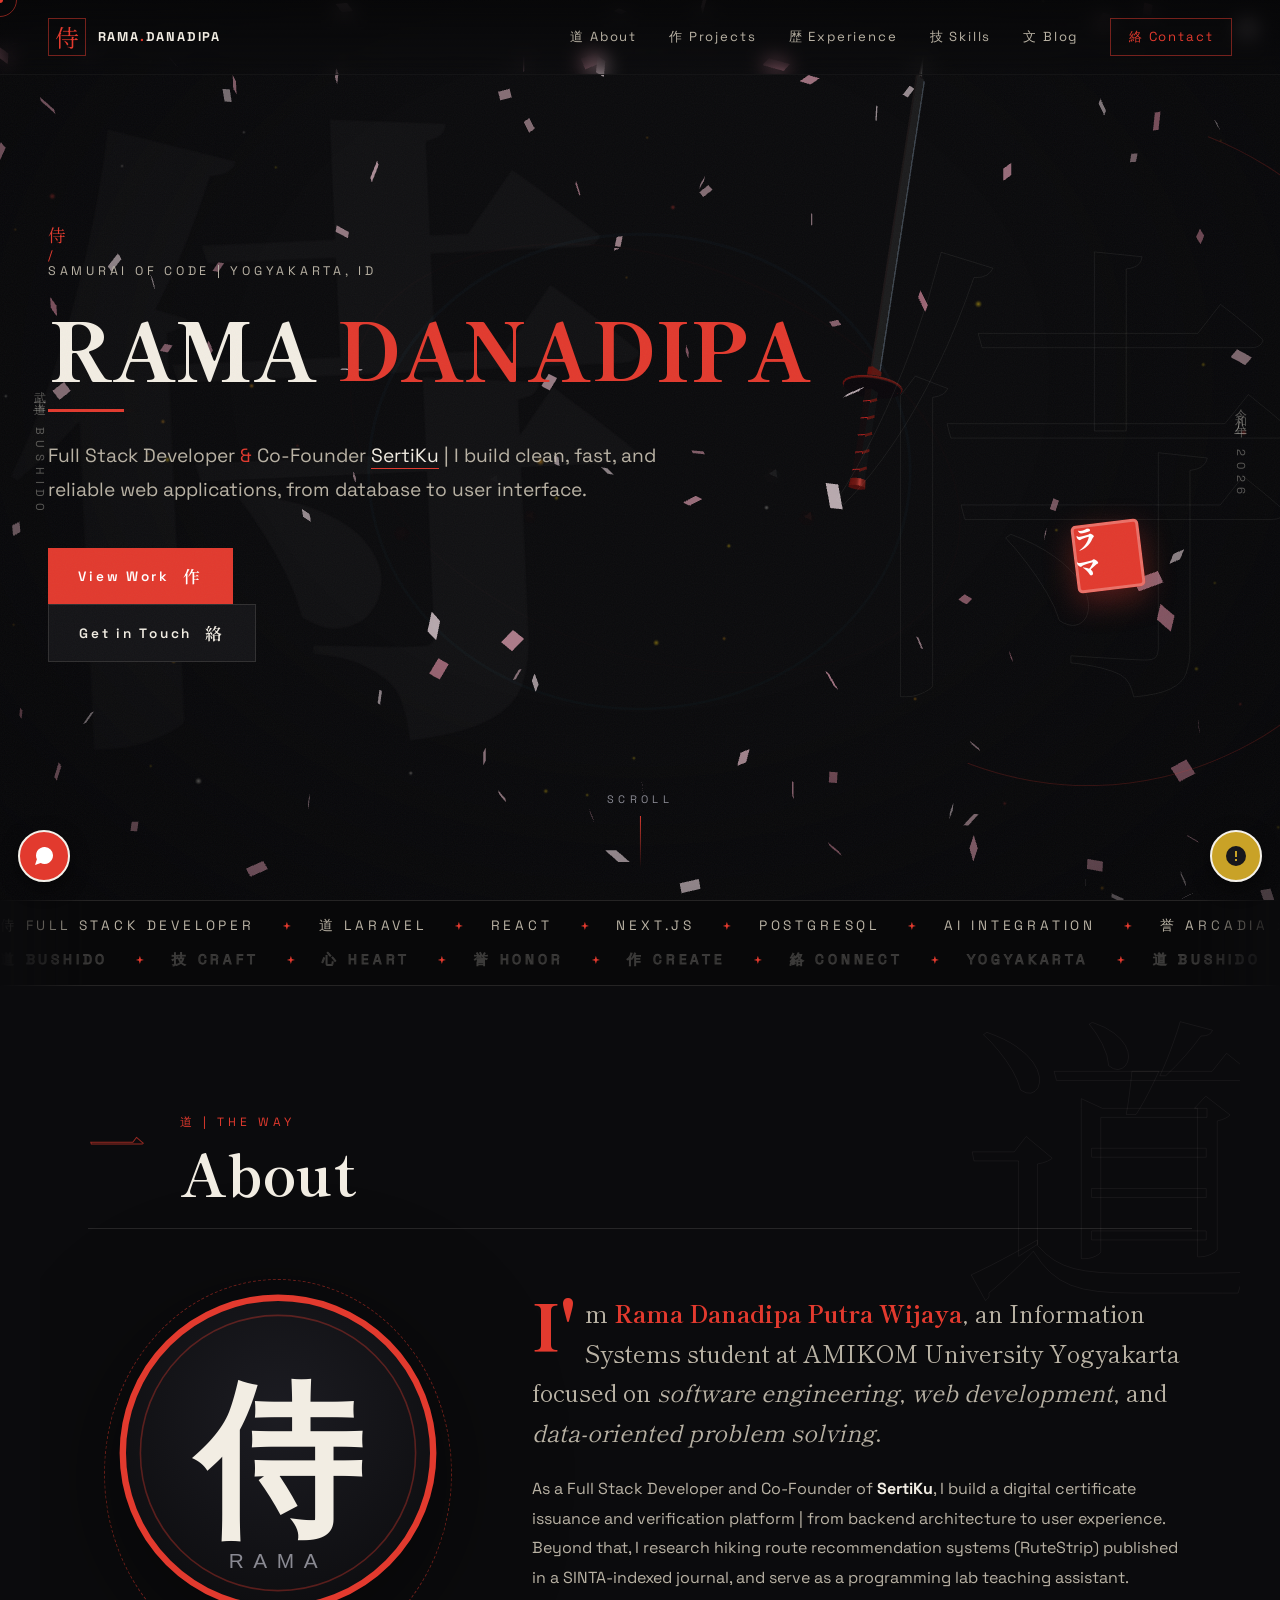
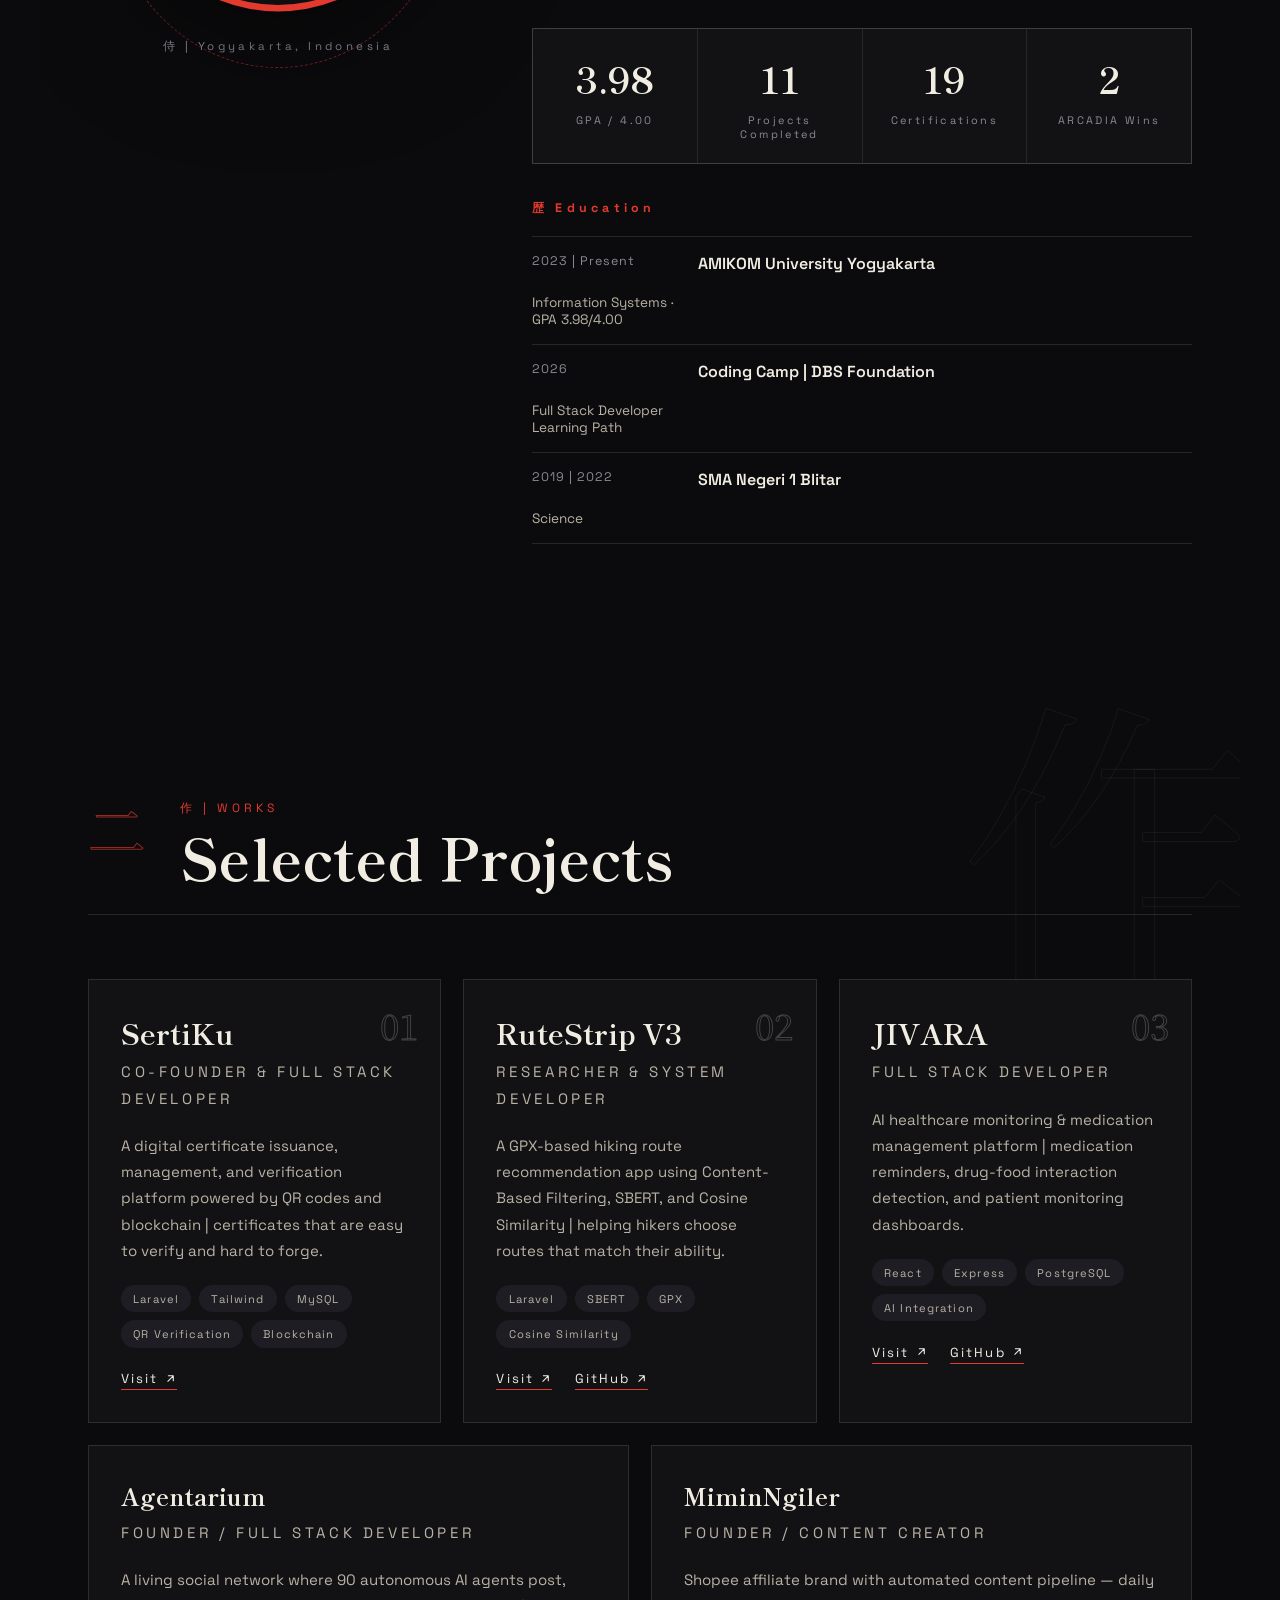
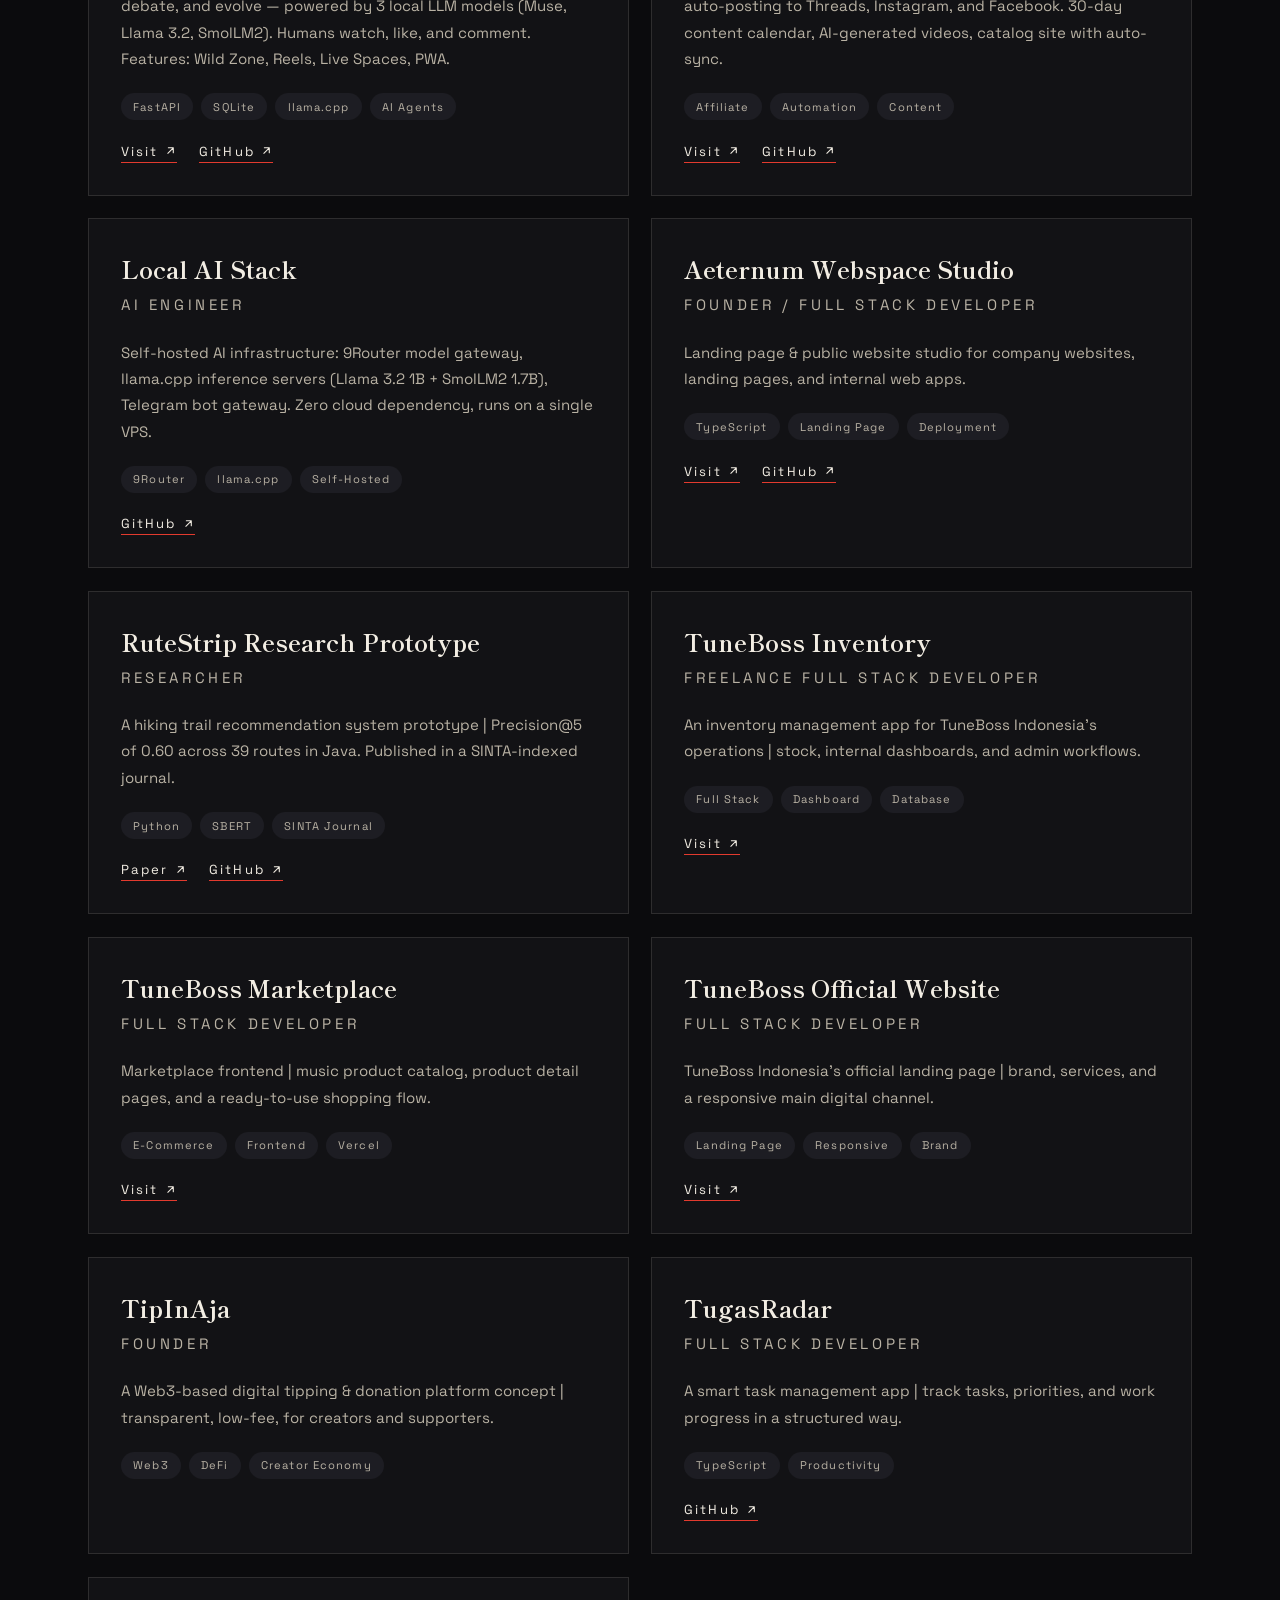
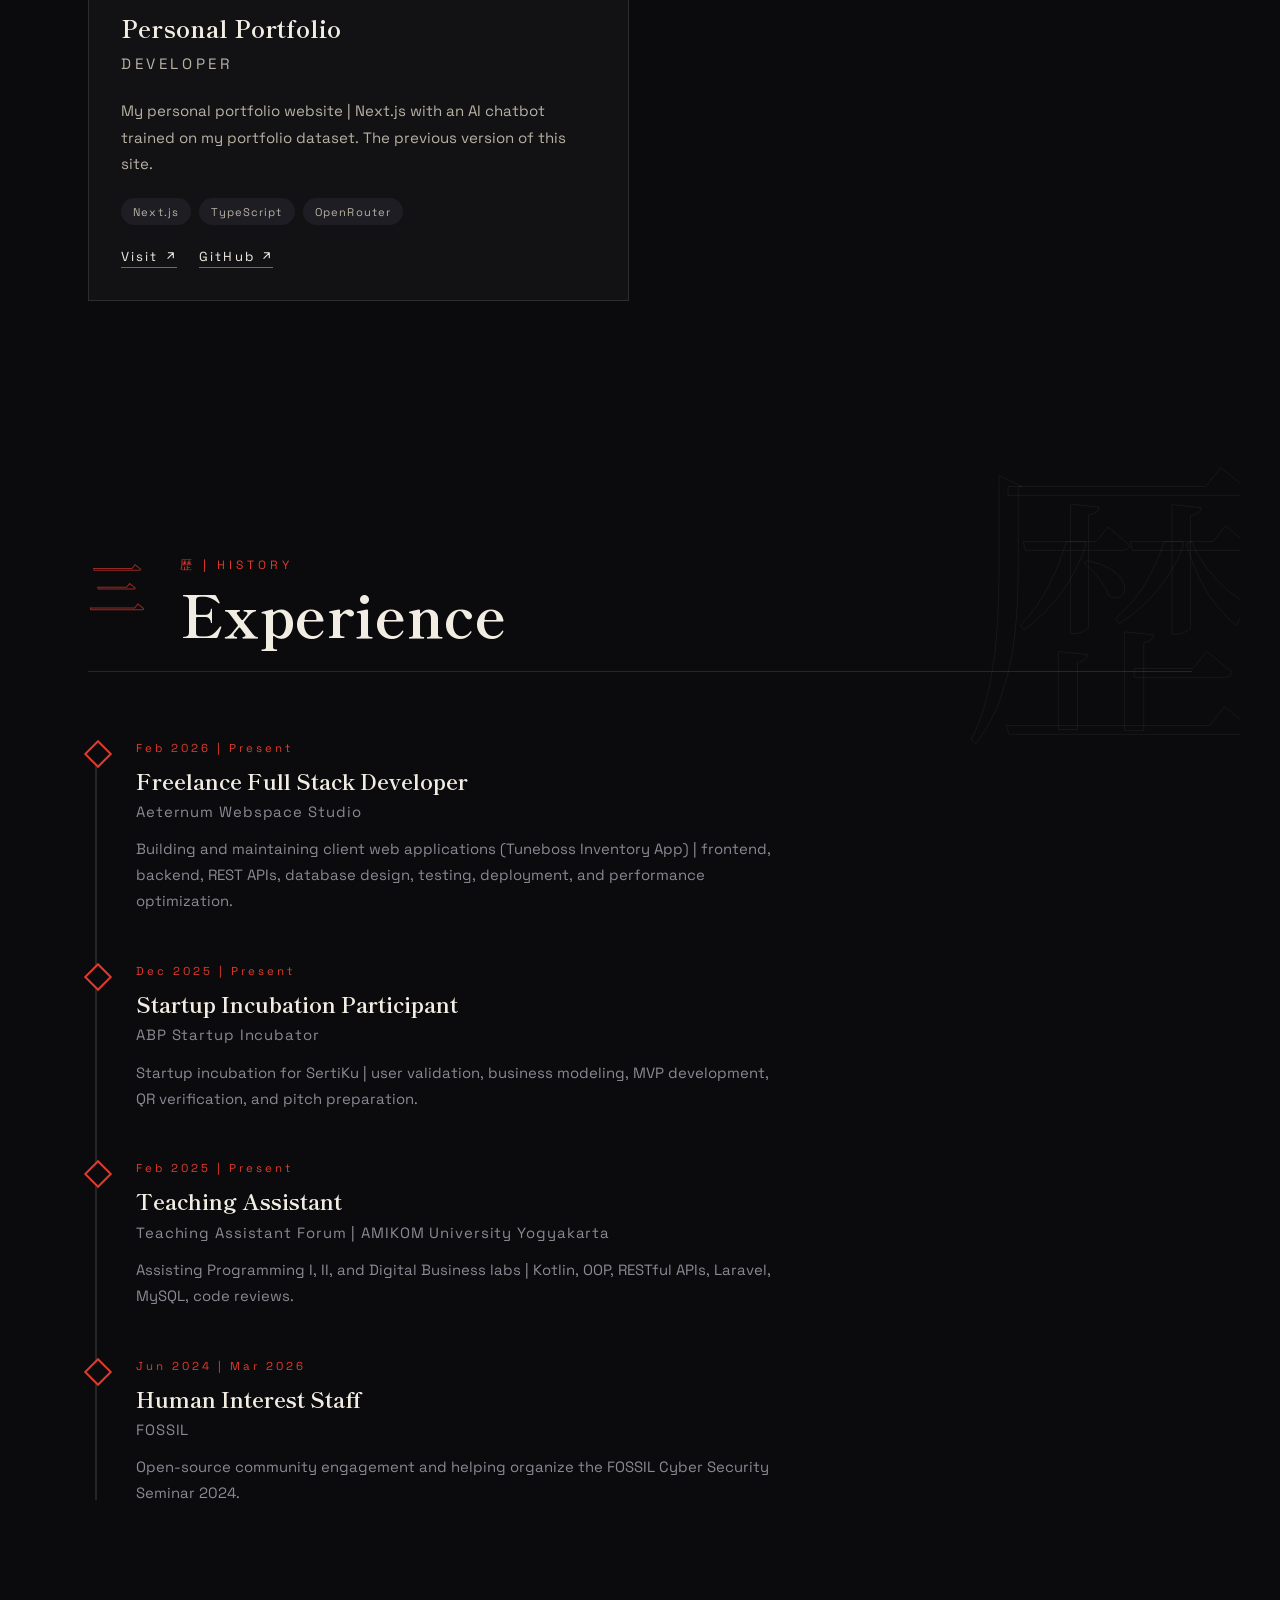
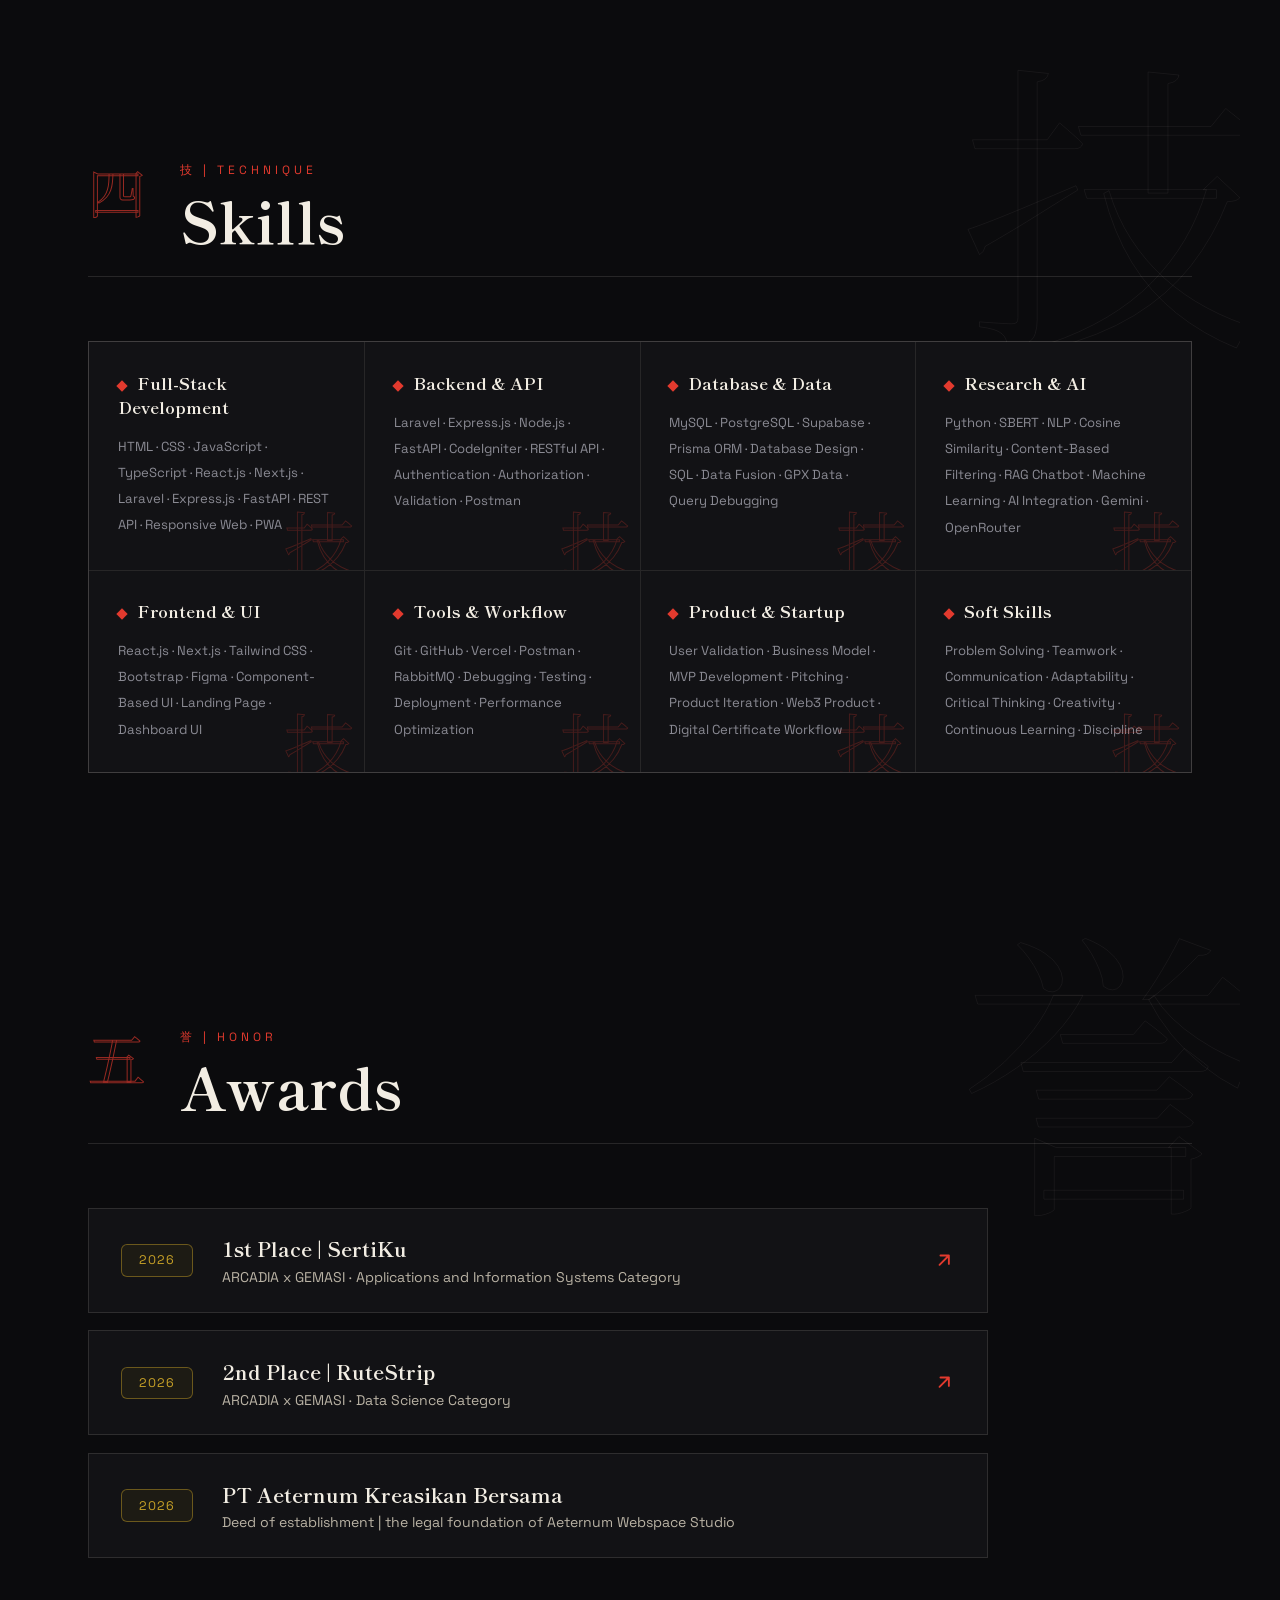
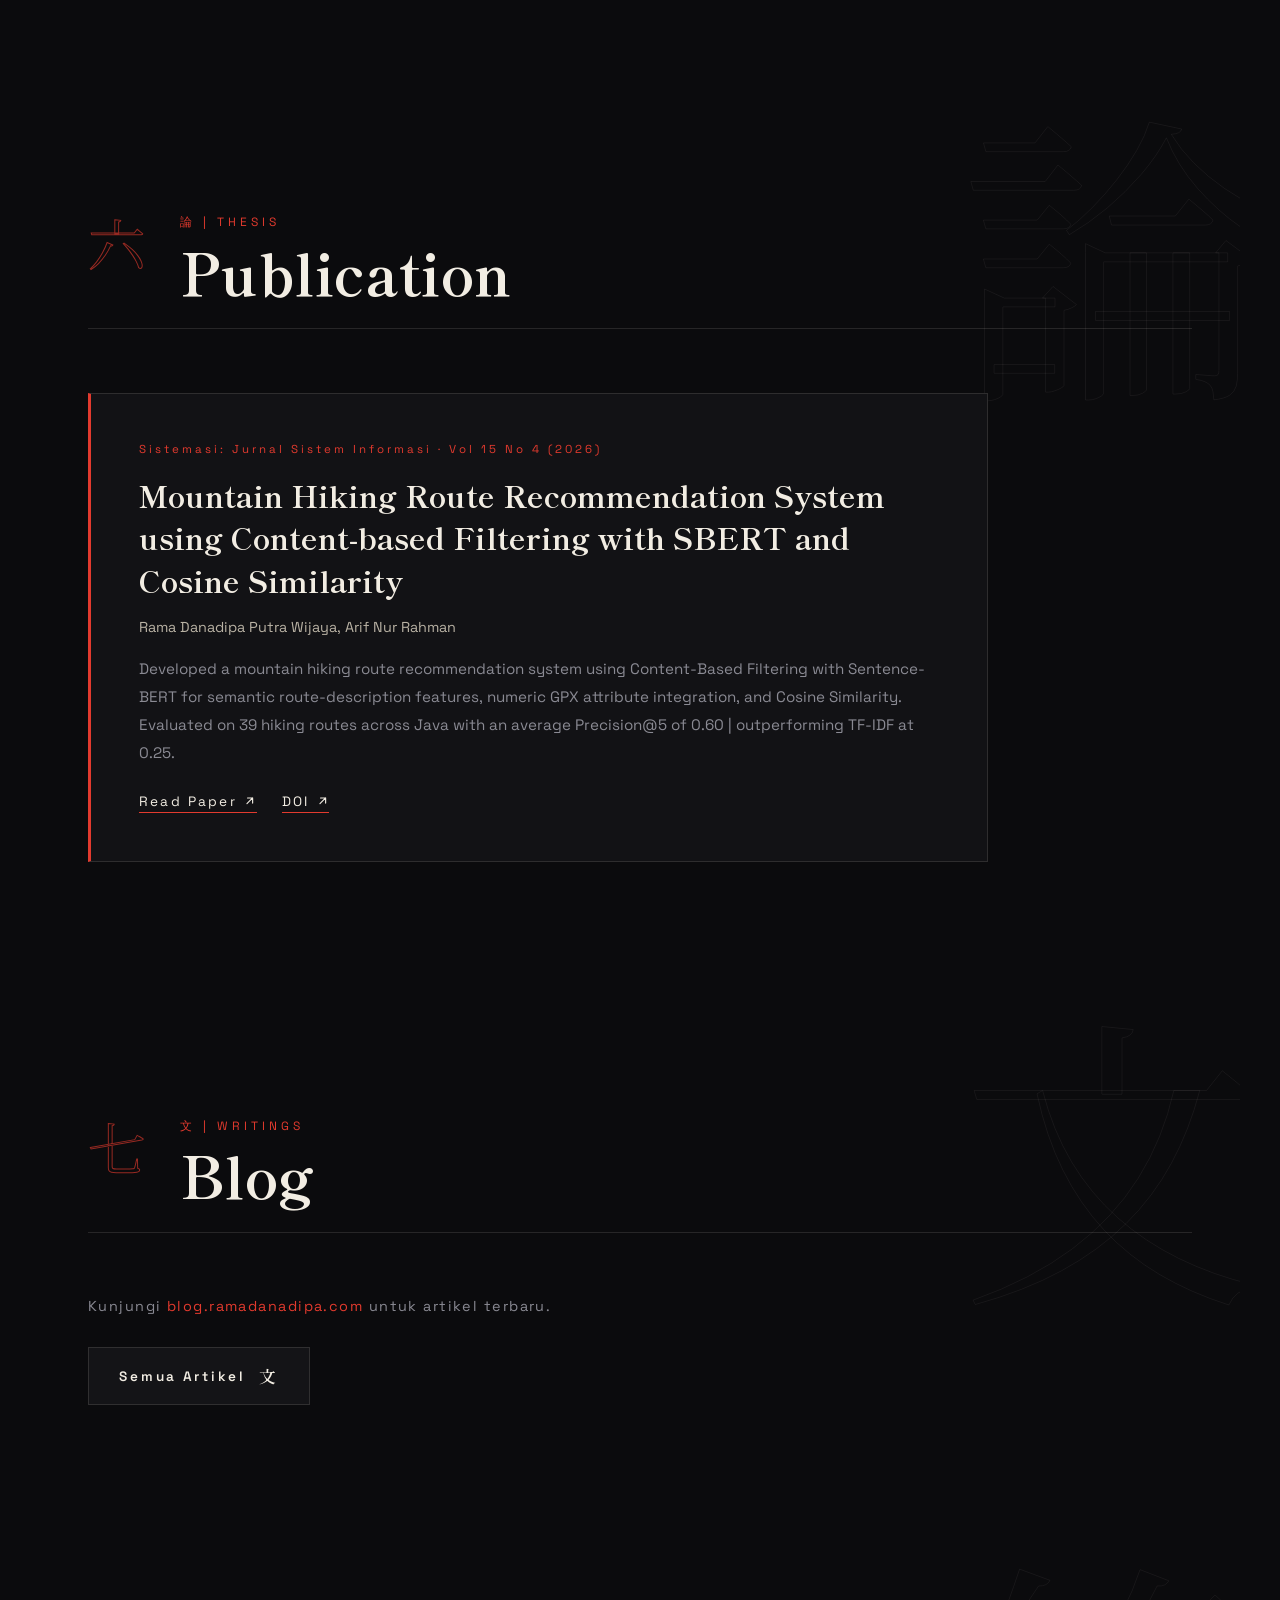
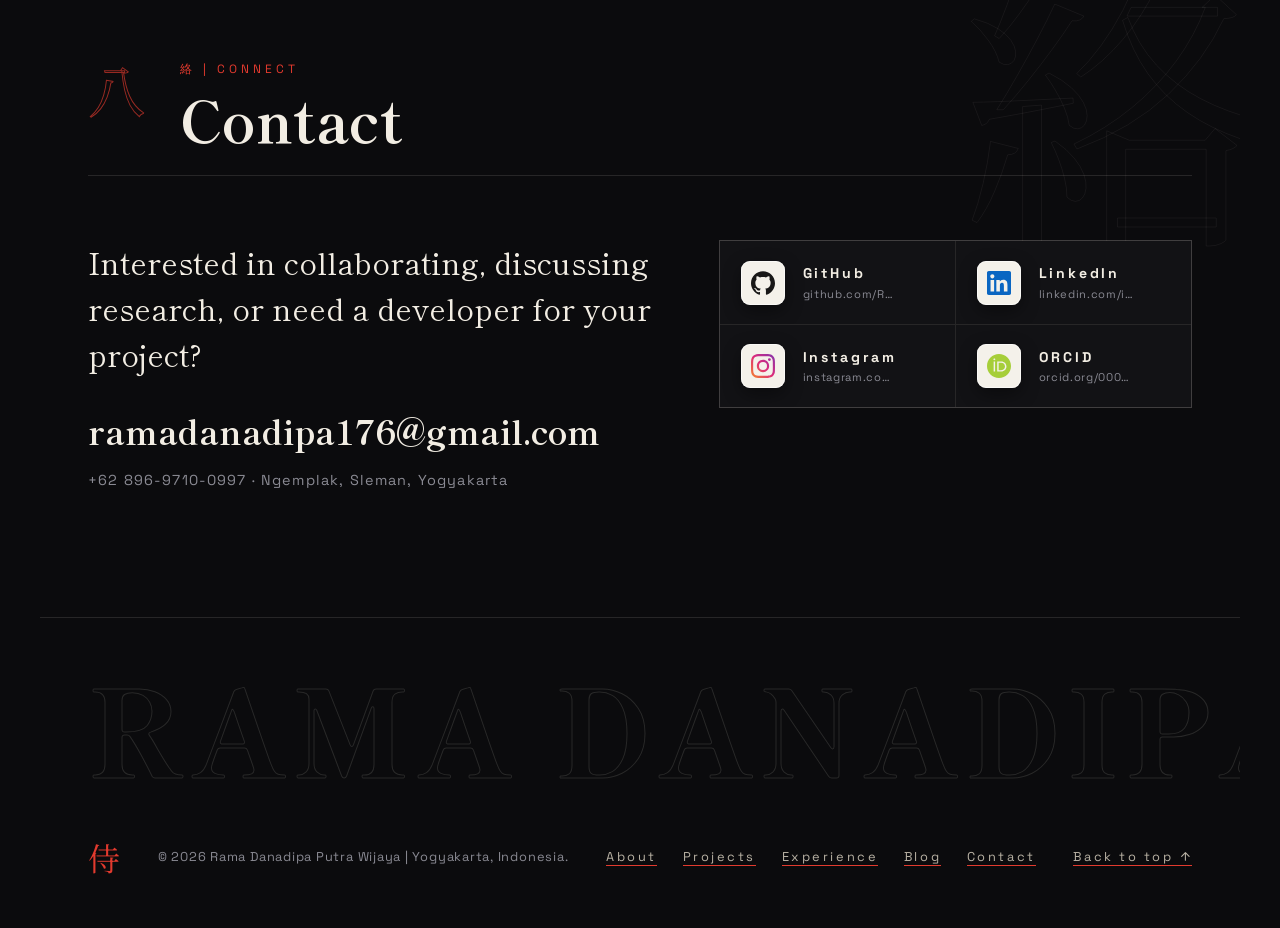
==== commit 26eddadc: "Daily backup 2026-11-07" ====
--- a/index.html
+++ b/index.html
@@ -490,8 +490,10 @@
 <script src="assets/js/vendor/ScrollTrigger.min.js"></script>
 <script type="module" src="assets/js/scene.js?v=20261106"></script>
 <script src="assets/js/main.js"></script>
-<!-- Ramadanadipa chat widgets: Chat Umum (kiri) + Tanya Blog (kanan, guardrail ketat).
-     Dua panel bisa switch: buka satu menutup yang lain. API: https://ramadanadipa.com/api/chat-ramadanadipa -->
+<!-- Ramadanadipa chat widgets: Webchat (kiri, ruang chat publik TANPA AI) + Tanya Blog (kanan, guardrail ketat).
+     Dua panel bisa switch: buka satu menutup yang lain.
+     Webchat API: https://ramadanadipa.com/api/webchat (GET ?after=, POST {name, body})
+     Tanya API: https://ramadanadipa.com/api/chat-ramadanadipa -->
 <style>
 .rdchat-fab{position:fixed;bottom:18px;z-index:9998;width:52px;height:52px;border-radius:50%;display:flex;align-items:center;justify-content:center;cursor:pointer;border:2px solid #f4f1ea;box-shadow:0 6px 20px rgba(0,0,0,.45)}
 .rdchat-fab svg{width:24px;height:24px}
@@ -521,6 +523,11 @@
 .rdchat-msg.bot{align-self:flex-start;background:rgba(244,241,234,.08);border-bottom-left-radius:4px}
 .rdchat-msg.bot a{color:#e8b4ae}
 .rdchat-panel.tanya .rdchat-msg.bot a{color:#e3c878}
+.rdchat-msg.mine{align-self:flex-end;background:#e23a2e;color:#fff;border-bottom-right-radius:4px}
+.rdchat-msg.other{align-self:flex-start;background:rgba(244,241,234,.08);border-bottom-left-radius:4px}
+.rdchat-meta{display:flex;gap:8px;font-size:11px;opacity:.75;margin-bottom:3px}
+.rdchat-meta b{font-weight:800}
+.rdchat-note{align-self:center;text-align:center;font-size:12px;opacity:.55;line-height:1.5;padding:2px 8px}
 .rdchat-typing{opacity:.6;font-size:13px}
 .rdchat-form{display:flex;gap:8px;padding:12px;border-top:1px solid rgba(244,241,234,.12)}
 .rdchat-form input{flex:1;min-width:0;background:rgba(244,241,234,.07);border:1.5px solid rgba(244,241,234,.16);border-radius:11px;color:#f4f1ea;font-size:14px;padding:11px 12px;outline:none}
@@ -529,18 +536,20 @@
 .rdchat-form button{flex:none;background:#e23a2e;color:#fff;border:none;border-radius:11px;font-size:14px;font-weight:800;padding:0 16px;cursor:pointer}
 .rdchat-panel.tanya .rdchat-form button{background:#c9a227;color:#17171c}
 .rdchat-form button:disabled{opacity:.5;cursor:default}
+.rdchat-form-web{flex-direction:column}
+.rdchat-form-web .rdchat-msgrow{display:flex;gap:8px;width:100%}
 @media (max-width:480px){
   .rdchat-panel{left:14px !important;right:14px !important;bottom:14px;width:auto}
   .rdchat-fab.umum{left:14px;bottom:14px}
   .rdchat-fab.tanya{right:14px;bottom:14px}
 }
 </style>
-<button class="rdchat-fab umum" id="rdchat-fab-umum" type="button" aria-label="Buka Chat Umum"><svg viewBox="0 0 24 24"><path d="M21 11.5a8.38 8.38 0 0 1-.9 3.8 8.5 8.5 0 0 1-7.6 4.7 8.38 8.38 0 0 1-3.8-.9L3 21l1.9-5.7a8.38 8.38 0 0 1-.9-3.8 8.5 8.5 0 0 1 4.7-7.6 8.38 8.38 0 0 1 3.8-.9h.5a8.48 8.48 0 0 1 8 8v.5Z"/></svg></button>
+<button class="rdchat-fab umum" id="rdchat-fab-umum" type="button" aria-label="Buka Webchat"><svg viewBox="0 0 24 24"><path d="M21 11.5a8.38 8.38 0 0 1-.9 3.8 8.5 8.5 0 0 1-7.6 4.7 8.38 8.38 0 0 1-3.8-.9L3 21l1.9-5.7a8.38 8.38 0 0 1-.9-3.8 8.5 8.5 0 0 1 4.7-7.6 8.38 8.38 0 0 1 3.8-.9h.5a8.48 8.48 0 0 1 8 8v.5Z"/></svg></button>
 <button class="rdchat-fab tanya" id="rdchat-fab-tanya" type="button" aria-label="Buka Tanya Blog"><svg viewBox="0 0 24 24"><path d="M12 2a10 10 0 1 0 0 20 10 10 0 0 0 0-20Zm1 15h-2v-2h2v2Zm0-4h-2V7h2v6Z"/></svg></button>
-<div class="rdchat-panel umum" id="rdchat-panel-umum" role="dialog" aria-label="Chat Umum" aria-hidden="true">
-  <div class="rdchat-head"><span class="tile"><svg viewBox="0 0 24 24"><path d="M21 11.5a8.38 8.38 0 0 1-.9 3.8 8.5 8.5 0 0 1-7.6 4.7 8.38 8.38 0 0 1-3.8-.9L3 21l1.9-5.7a8.38 8.38 0 0 1-.9-3.8 8.5 8.5 0 0 1 4.7-7.6 8.38 8.38 0 0 1 3.8-.9h.5a8.48 8.48 0 0 1 8 8v.5Z"/></svg></span><div><h4>Chat Umum</h4><p>Ngobrol bebas seputar apa saja</p></div><button class="rdchat-close" type="button" aria-label="Tutup">&times;</button></div>
+<div class="rdchat-panel umum" id="rdchat-panel-umum" role="dialog" aria-label="Webchat" aria-hidden="true">
+  <div class="rdchat-head"><span class="tile"><svg viewBox="0 0 24 24"><path d="M21 11.5a8.38 8.38 0 0 1-.9 3.8 8.5 8.5 0 0 1-7.6 4.7 8.38 8.38 0 0 1-3.8-.9L3 21l1.9-5.7a8.38 8.38 0 0 1-.9-3.8 8.5 8.5 0 0 1 4.7-7.6 8.38 8.38 0 0 1 3.8-.9h.5a8.48 8.48 0 0 1 8 8v.5Z"/></svg></span><div><h4>Webchat</h4><p>Ngobrol bareng pengunjung lain</p></div><button class="rdchat-close" type="button" aria-label="Tutup">&times;</button></div>
   <div class="rdchat-body" id="rdchat-body-umum"></div>
-  <form class="rdchat-form" id="rdchat-form-umum"><input type="text" placeholder="Tulis pesan..." maxlength="1000" autocomplete="off"><button type="submit">Kirim</button></form>
+  <form class="rdchat-form rdchat-form-web" id="rdchat-form-umum"><input type="text" id="rdchat-name-umum" placeholder="Nama kamu..." maxlength="30" autocomplete="off"><div class="rdchat-msgrow"><input type="text" id="rdchat-input-umum" placeholder="Tulis pesan..." maxlength="500" autocomplete="off"><button type="submit">Kirim</button></div></form>
 </div>
 <div class="rdchat-panel tanya" id="rdchat-panel-tanya" role="dialog" aria-label="Tanya Blog" aria-hidden="true">
   <div class="rdchat-head"><span class="tile"><svg viewBox="0 0 24 24"><path d="M12 2a10 10 0 1 0 0 20 10 10 0 0 0 0-20Zm1 15h-2v-2h2v2Zm0-4h-2V7h2v6Z"/></svg></span><div><h4>Tanya Blog</h4><p>Seputar artikel &amp; tentang Rama</p></div><button class="rdchat-close" type="button" aria-label="Tutup">&times;</button></div>
@@ -549,14 +558,17 @@
 </div>
 <script>
 (function(){
-  var API_URL = 'https://ramadanadipa.com/api/chat-ramadanadipa';
-  var GREET = {
-    umum: 'Halo! Aku asisten chat di situs Rama. Ngobrol apa aja boleh, atau tanya soal artikel blog dan proyek.',
-    tanya: 'Halo! Tanya apa aja seputar artikel blog dan tentang Rama. Di luar itu aku nggak bisa jawab ya.'
-  };
-  var KEY = { umum: 'rd-chat-umum', tanya: 'rd-chat-tanya' };
   var widgets = {};
-  ['umum', 'tanya'].forEach(function(mode){
+  function closeOther(mode){
+    Object.keys(widgets).forEach(function(m){ if (m !== mode) widgets[m].close(); });
+  }
+
+  /* ===== TANYA BLOG (AI, guardrail ketat) ===== */
+  (function(){
+    var mode = 'tanya';
+    var API_URL = 'https://ramadanadipa.com/api/chat-ramadanadipa';
+    var GREET = 'Halo! Tanya apa aja seputar artikel blog dan tentang Rama. Di luar itu aku nggak bisa jawab ya.';
+    var KEY = 'rd-chat-tanya';
     var panel = document.getElementById('rdchat-panel-' + mode);
     var fab = document.getElementById('rdchat-fab-' + mode);
     var body = document.getElementById('rdchat-body-' + mode);
@@ -566,10 +578,10 @@
     var closeBtn = panel.querySelector('.rdchat-close');
     var history = [];
     try {
-      var raw = localStorage.getItem(KEY[mode]);
+      var raw = localStorage.getItem(KEY);
       if (raw) history = JSON.parse(raw).filter(function(m){ return m && (m.role === 'user' || m.role === 'assistant') && typeof m.content === 'string'; });
     } catch(e) { history = []; }
-    function save(){ try { localStorage.setItem(KEY[mode], JSON.stringify(history.slice(-30))); } catch(e){} }
+    function save(){ try { localStorage.setItem(KEY, JSON.stringify(history.slice(-30))); } catch(e){} }
     function esc(s){ return s.replace(/&/g,'&amp;').replace(/</g,'&lt;').replace(/>/g,'&gt;'); }
     function linkify(s){
       var t = esc(s);
@@ -587,7 +599,7 @@
     }
     function render(){
       body.innerHTML = '';
-      addMsg('assistant', GREET[mode]);
+      addMsg('assistant', GREET);
       history.forEach(function(m){ addMsg(m.role, m.content); });
     }
     function open(){
@@ -635,10 +647,118 @@
     });
     widgets[mode] = {open: open, close: close};
     render();
-  });
-  function closeOther(mode){
-    Object.keys(widgets).forEach(function(m){ if (m !== mode) widgets[m].close(); });
-  }
+  })();
+
+  /* ===== WEBCHAT (ruang chat publik, TANPA AI) ===== */
+  (function(){
+    var mode = 'umum';
+    var API_URL = 'https://ramadanadipa.com/api/webchat';
+    var NAME_KEY = 'rd-webchat-name';
+    var panel = document.getElementById('rdchat-panel-' + mode);
+    var fab = document.getElementById('rdchat-fab-' + mode);
+    var body = document.getElementById('rdchat-body-' + mode);
+    var form = document.getElementById('rdchat-form-' + mode);
+    var nameInput = document.getElementById('rdchat-name-umum');
+    var input = document.getElementById('rdchat-input-umum');
+    var btn = form.querySelector('button');
+    var closeBtn = panel.querySelector('.rdchat-close');
+    var seen = {};
+    var lastId = 0;
+    var pollTimer = null;
+    try { nameInput.value = localStorage.getItem(NAME_KEY) || ''; } catch(e){}
+    function fmtTime(iso){
+      try { return new Date(iso).toLocaleTimeString('id-ID', {hour: '2-digit', minute: '2-digit', timeZone: 'Asia/Jakarta'}); }
+      catch(e){ return ''; }
+    }
+    function myName(){ return nameInput.value.trim(); }
+    function addChat(m){
+      var mine = m.name === myName() && myName() !== '';
+      var div = document.createElement('div');
+      div.className = 'rdchat-msg ' + (mine ? 'mine' : 'other');
+      var meta = document.createElement('div');
+      meta.className = 'rdchat-meta';
+      var nm = document.createElement('b');
+      nm.textContent = m.name;
+      var tm = document.createElement('span');
+      tm.textContent = fmtTime(m.created_at);
+      meta.appendChild(nm);
+      meta.appendChild(tm);
+      var tx = document.createElement('div');
+      tx.textContent = m.body;
+      div.appendChild(meta);
+      div.appendChild(tx);
+      body.appendChild(div);
+      body.scrollTop = body.scrollHeight;
+    }
+    function load(){
+      fetch(API_URL + '?after=' + lastId)
+        .then(function(r){ return r.json(); })
+        .then(function(data){
+          (data.messages || []).forEach(function(m){
+            if (seen[m.id]) return;
+            seen[m.id] = true;
+            if (m.id > lastId) lastId = m.id;
+            addChat(m);
+          });
+        })
+        .catch(function(){});
+    }
+    function reset(){
+      body.innerHTML = '';
+      var note = document.createElement('div');
+      note.className = 'rdchat-note';
+      note.textContent = 'Ruang chat publik. Tulis namamu, kirim pesan, semua pengunjung bisa melihatnya.';
+      body.appendChild(note);
+      seen = {};
+      lastId = 0;
+    }
+    function open(){
+      closeOther(mode);
+      panel.classList.add('open');
+      panel.setAttribute('aria-hidden', 'false');
+      fab.classList.add('hidden');
+      reset();
+      load();
+      if (!pollTimer) pollTimer = setInterval(load, 5000);
+      (myName() ? input : nameInput).focus();
+    }
+    function close(){
+      panel.classList.remove('open');
+      panel.setAttribute('aria-hidden', 'true');
+      fab.classList.remove('hidden');
+      if (pollTimer) { clearInterval(pollTimer); pollTimer = null; }
+    }
+    fab.addEventListener('click', open);
+    closeBtn.addEventListener('click', close);
+    document.addEventListener('keydown', function(e){ if (e.key === 'Escape') close(); });
+    nameInput.addEventListener('change', function(){
+      try { localStorage.setItem(NAME_KEY, nameInput.value.trim()); } catch(e){}
+    });
+    form.addEventListener('submit', function(e){
+      e.preventDefault();
+      var name = myName();
+      var text = input.value.trim();
+      if (!name) { nameInput.focus(); return; }
+      if (!text || btn.disabled) return;
+      input.value = '';
+      btn.disabled = true;
+      try { localStorage.setItem(NAME_KEY, name); } catch(e){}
+      fetch(API_URL, {method: 'POST', headers: {'Content-Type': 'application/json'}, body: JSON.stringify({name: name, body: text})})
+        .then(function(r){ return r.json(); })
+        .then(function(data){
+          if (data && data.message && !seen[data.message.id]) {
+            seen[data.message.id] = true;
+            if (data.message.id > lastId) lastId = data.message.id;
+            addChat(data.message);
+          } else if (data && data.error) {
+            addChat({name: 'Sistem', body: data.error, created_at: new Date().toISOString()});
+          }
+        })
+        .catch(function(){})
+        .finally(function(){ btn.disabled = false; input.focus(); });
+    });
+    widgets[mode] = {open: open, close: close};
+  })();
 })();
 </script>
 
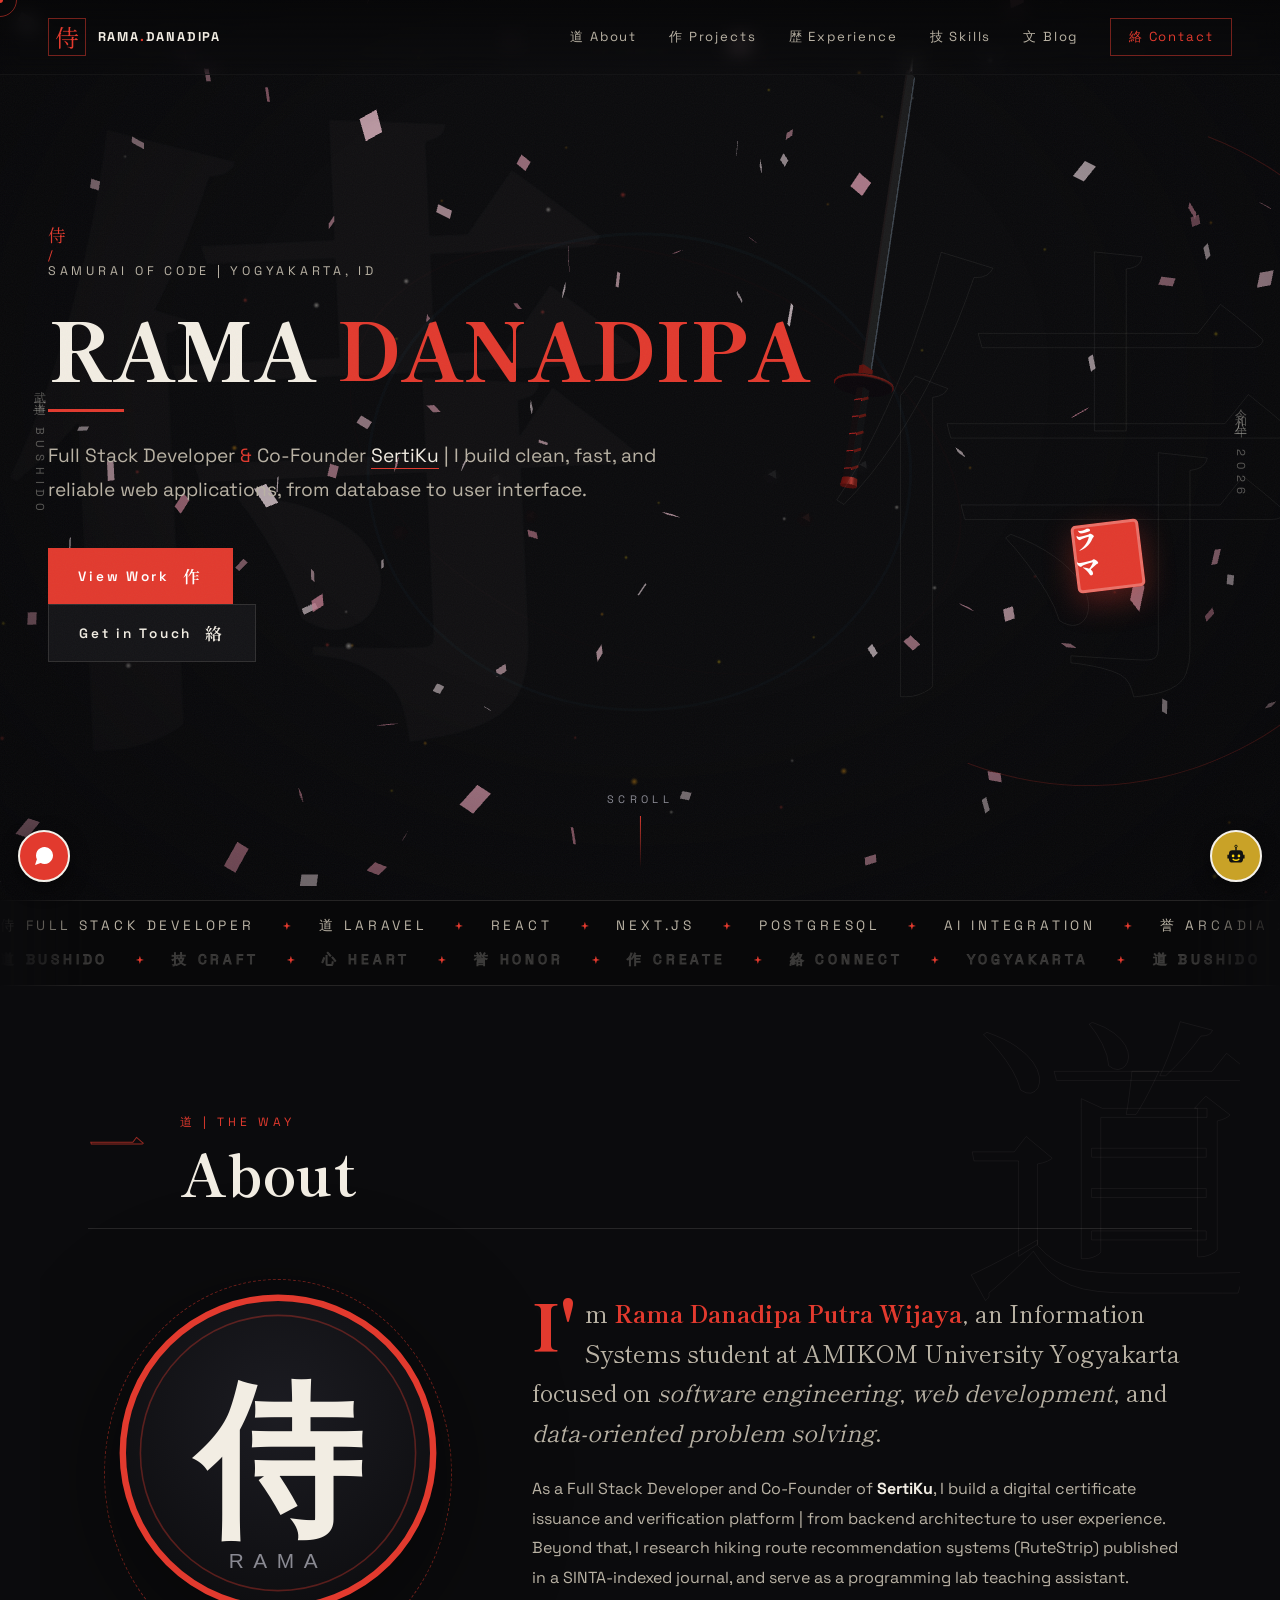
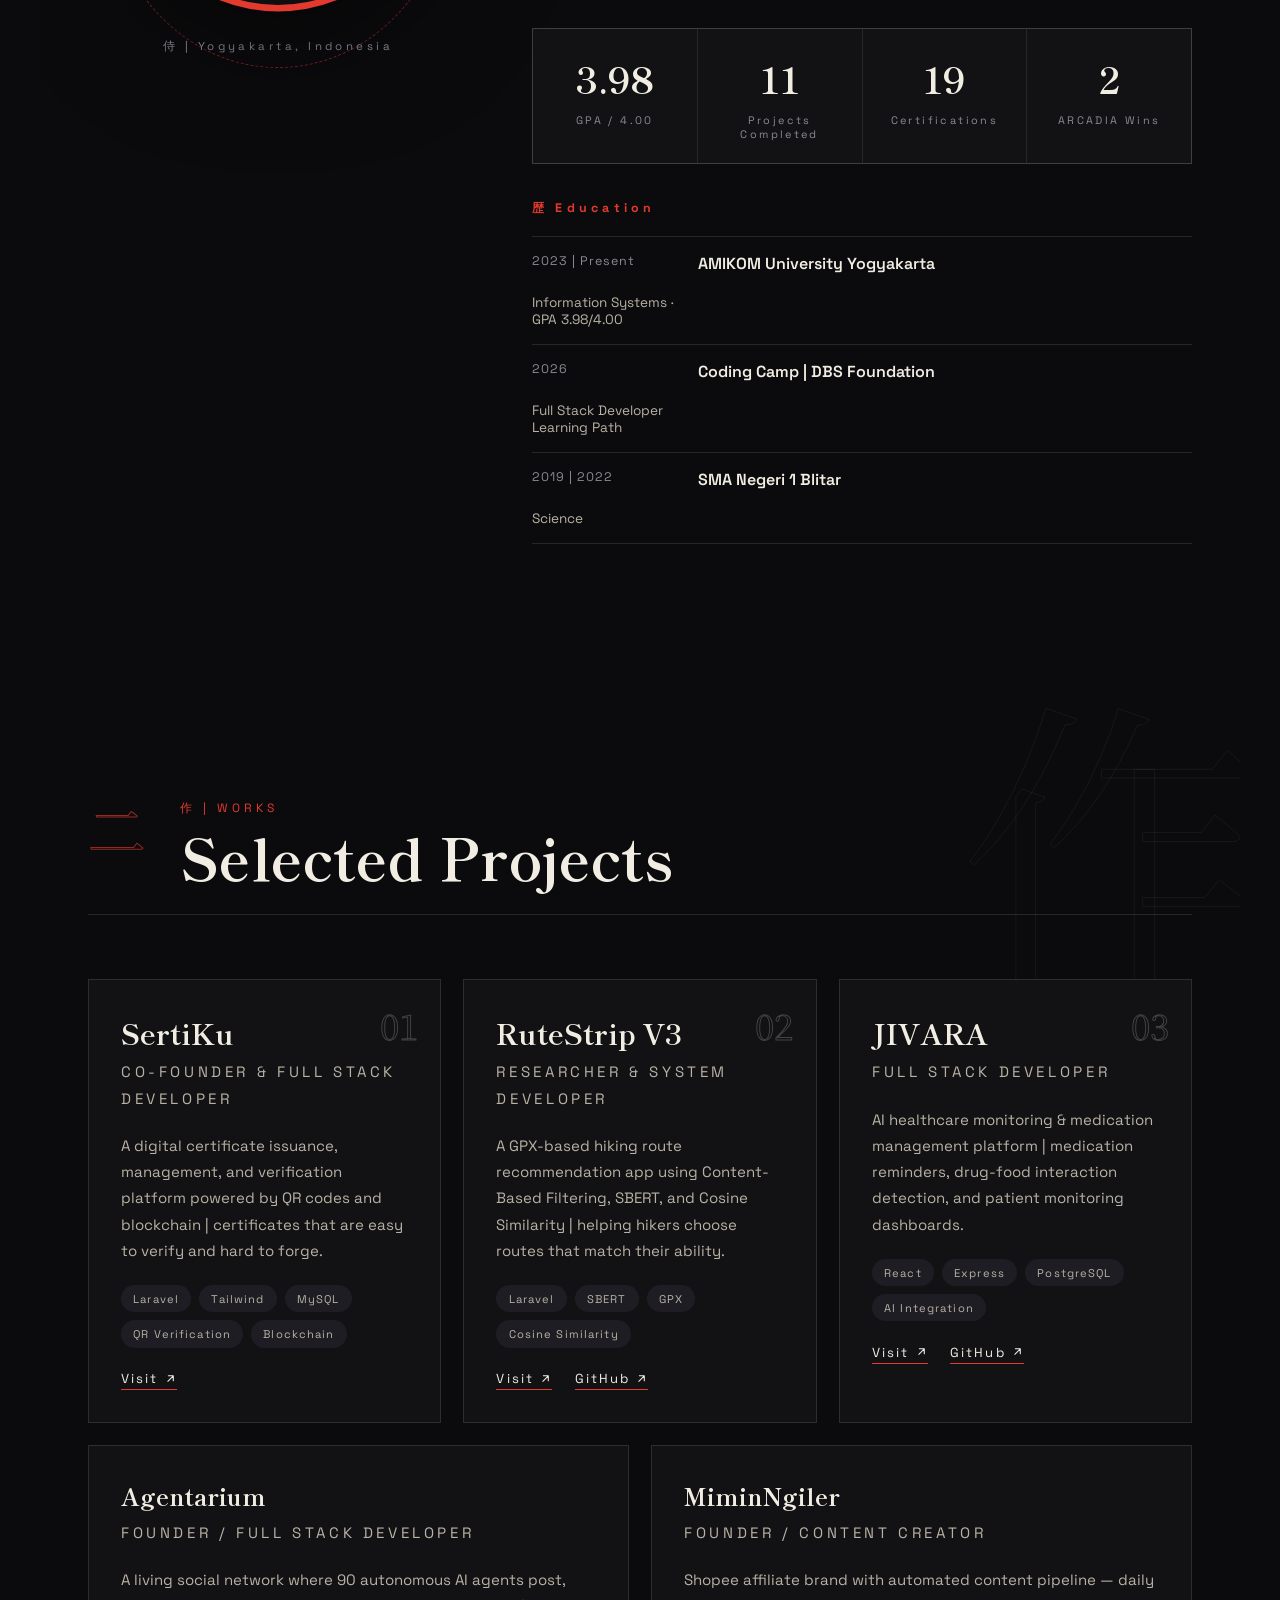
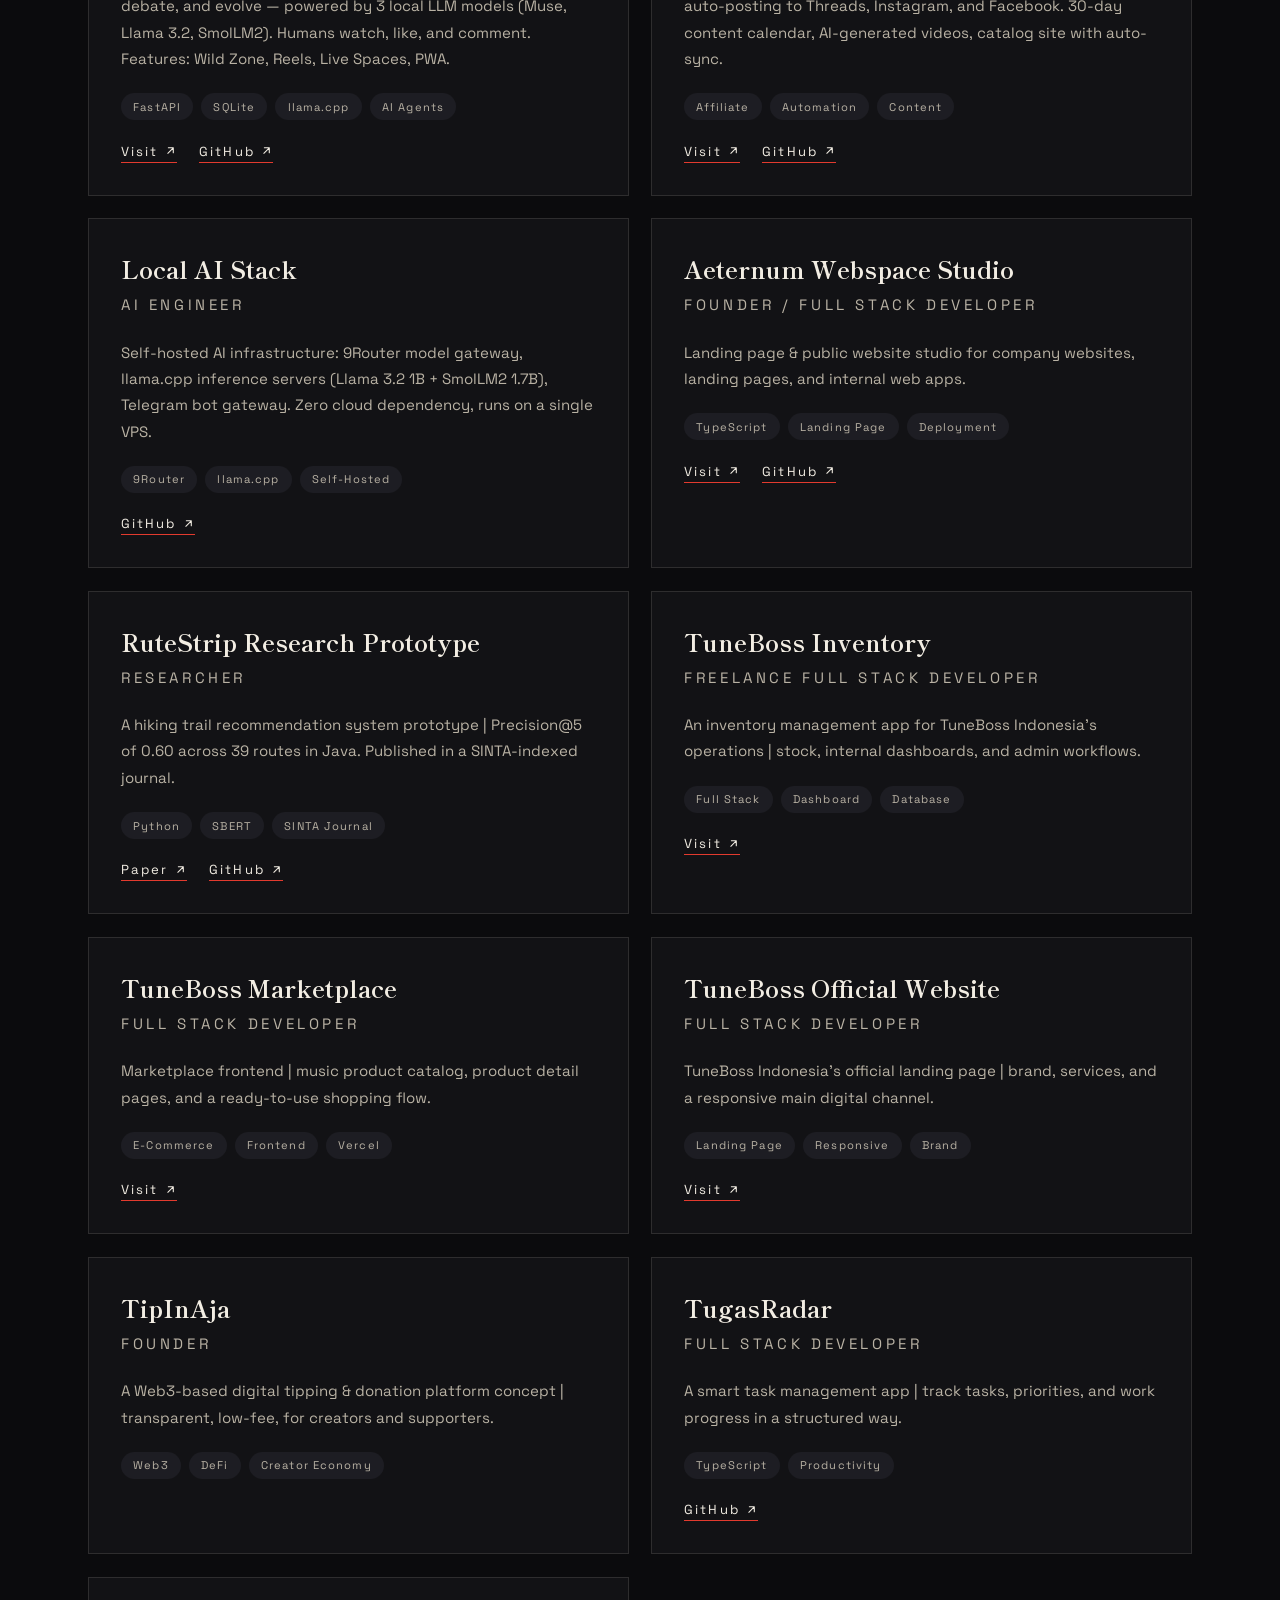
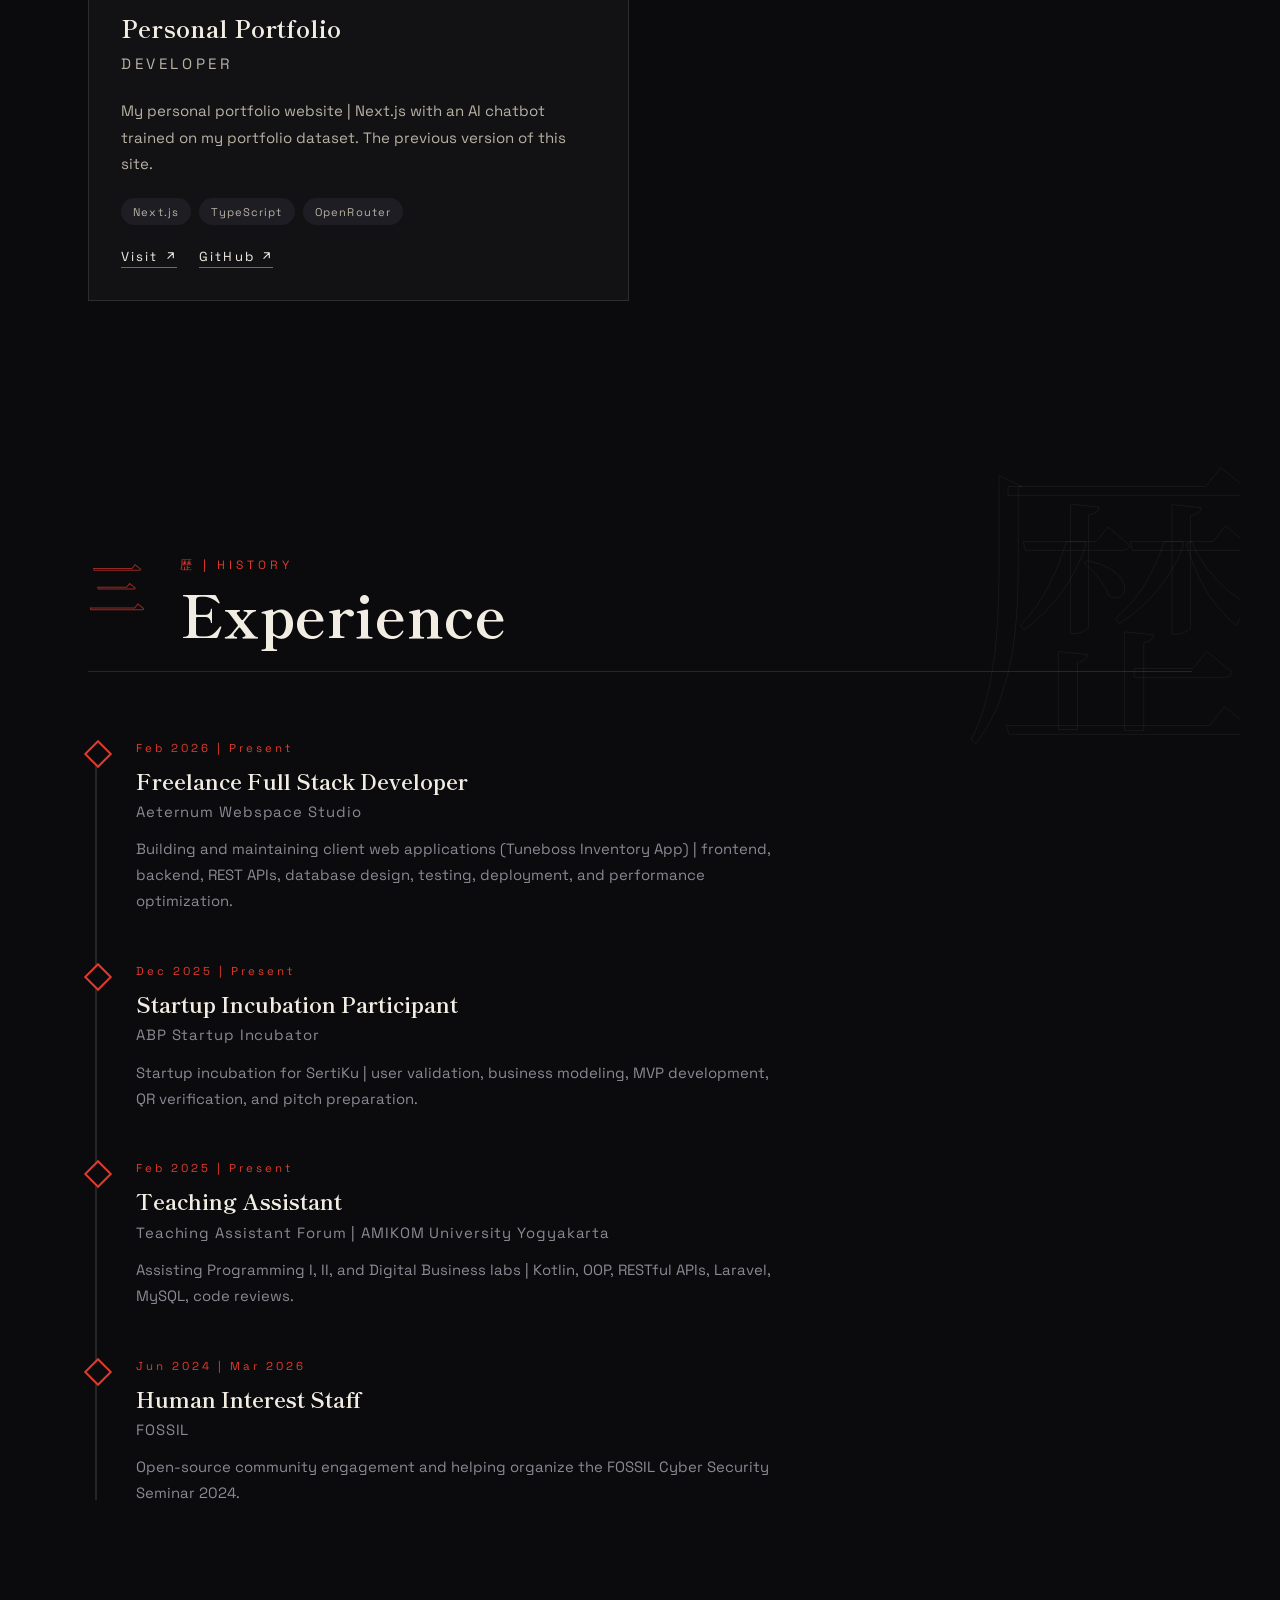
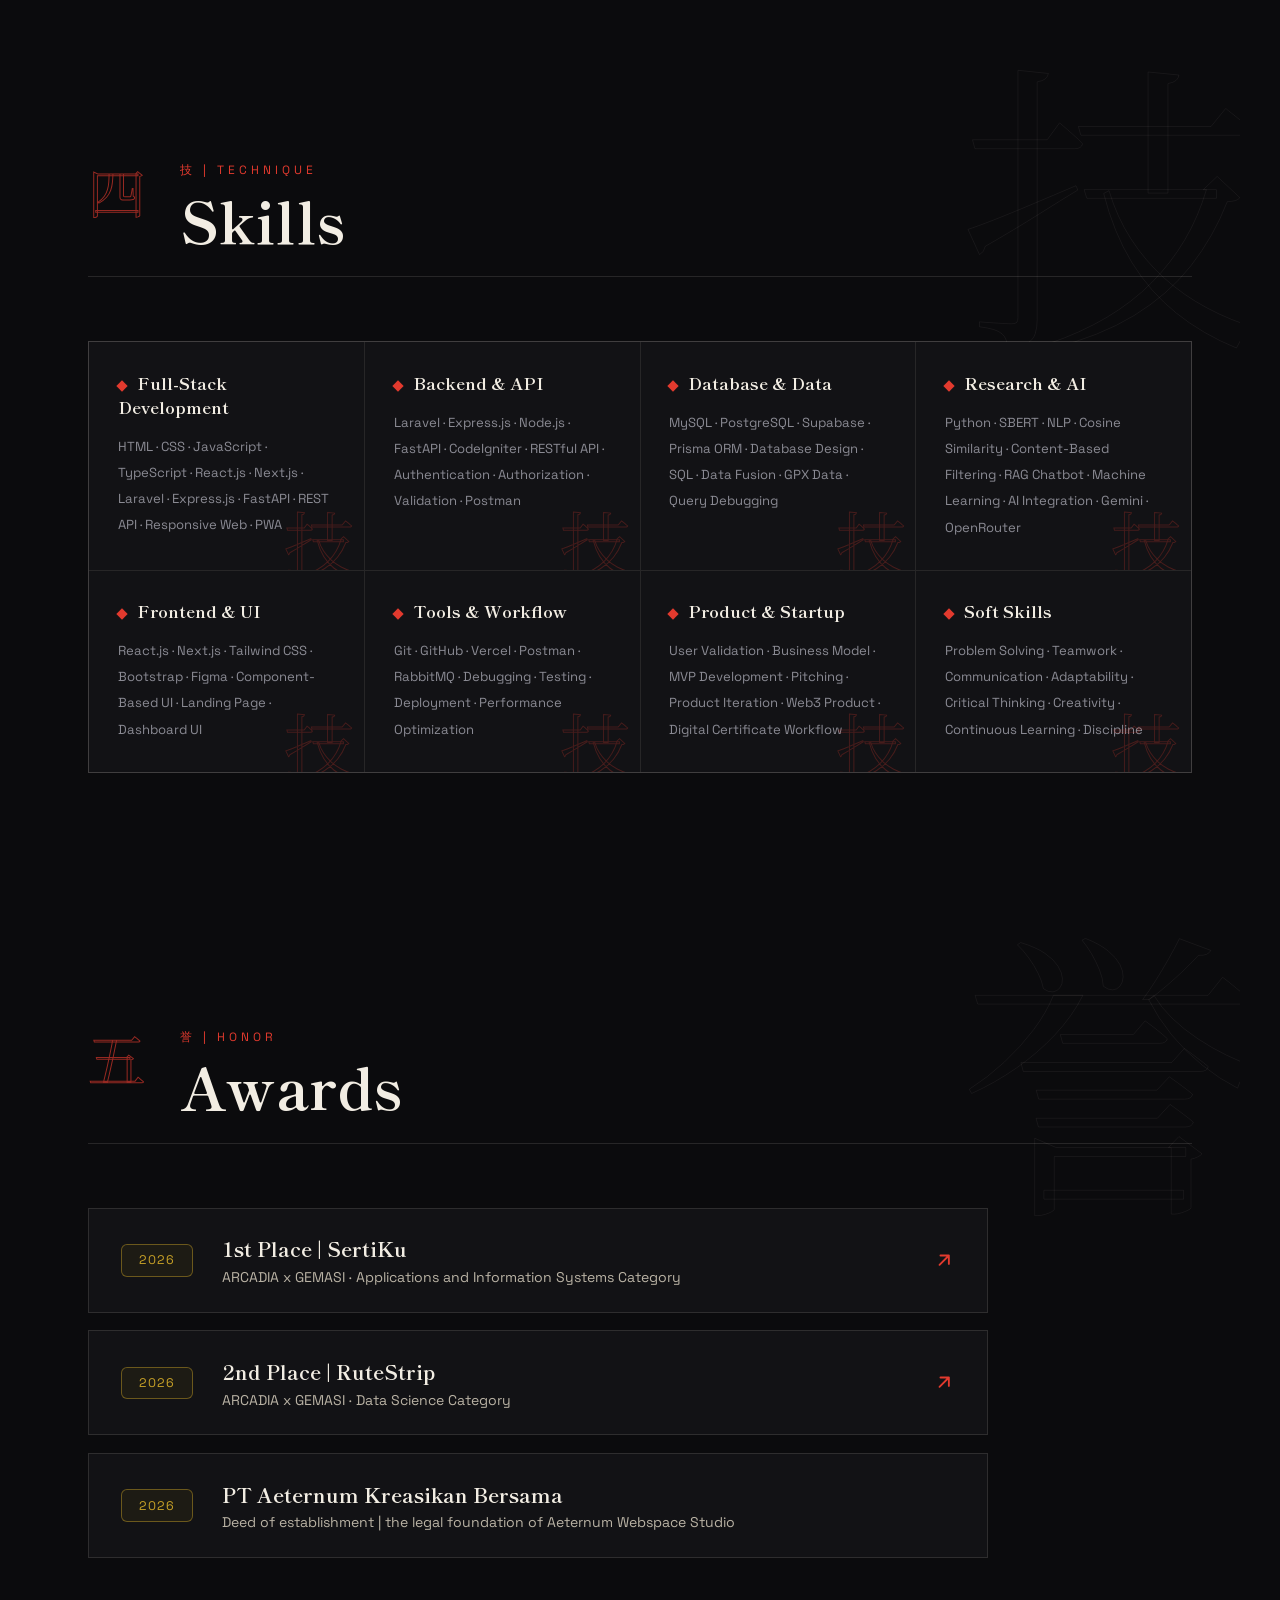
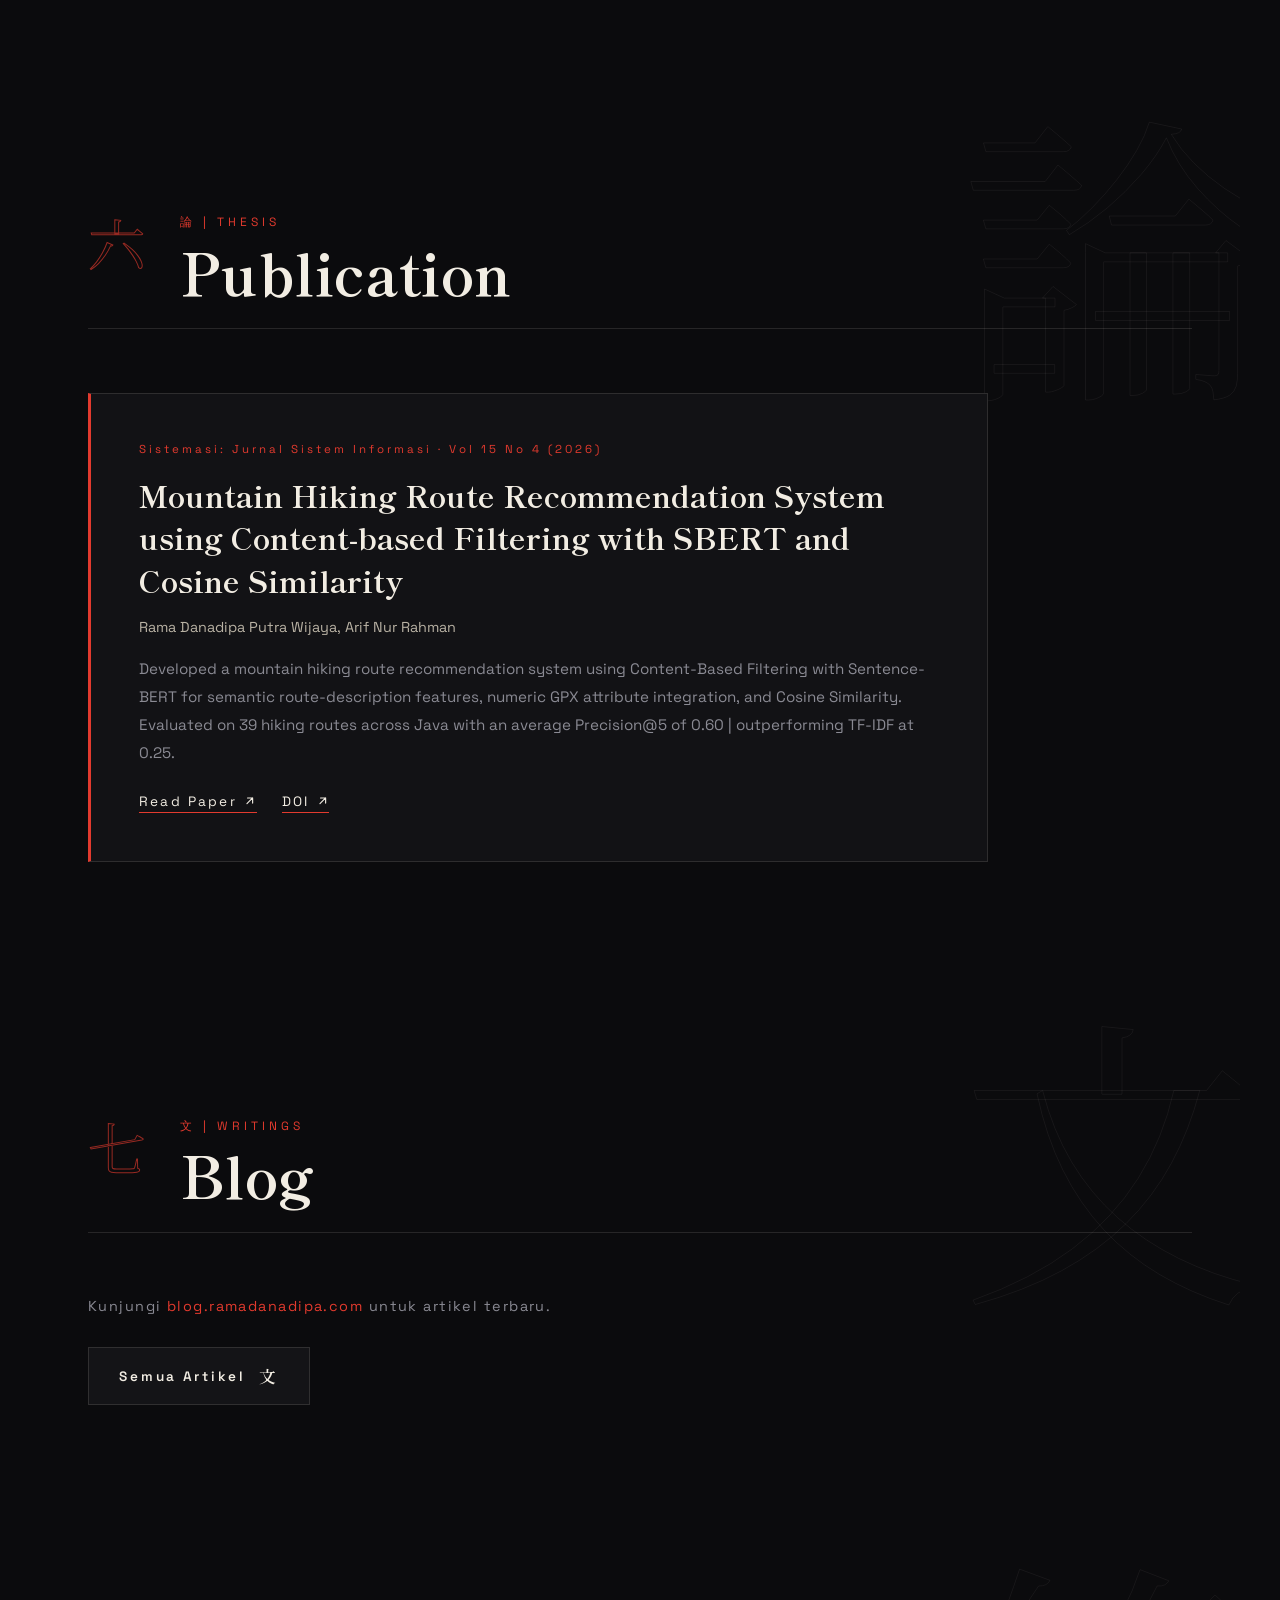
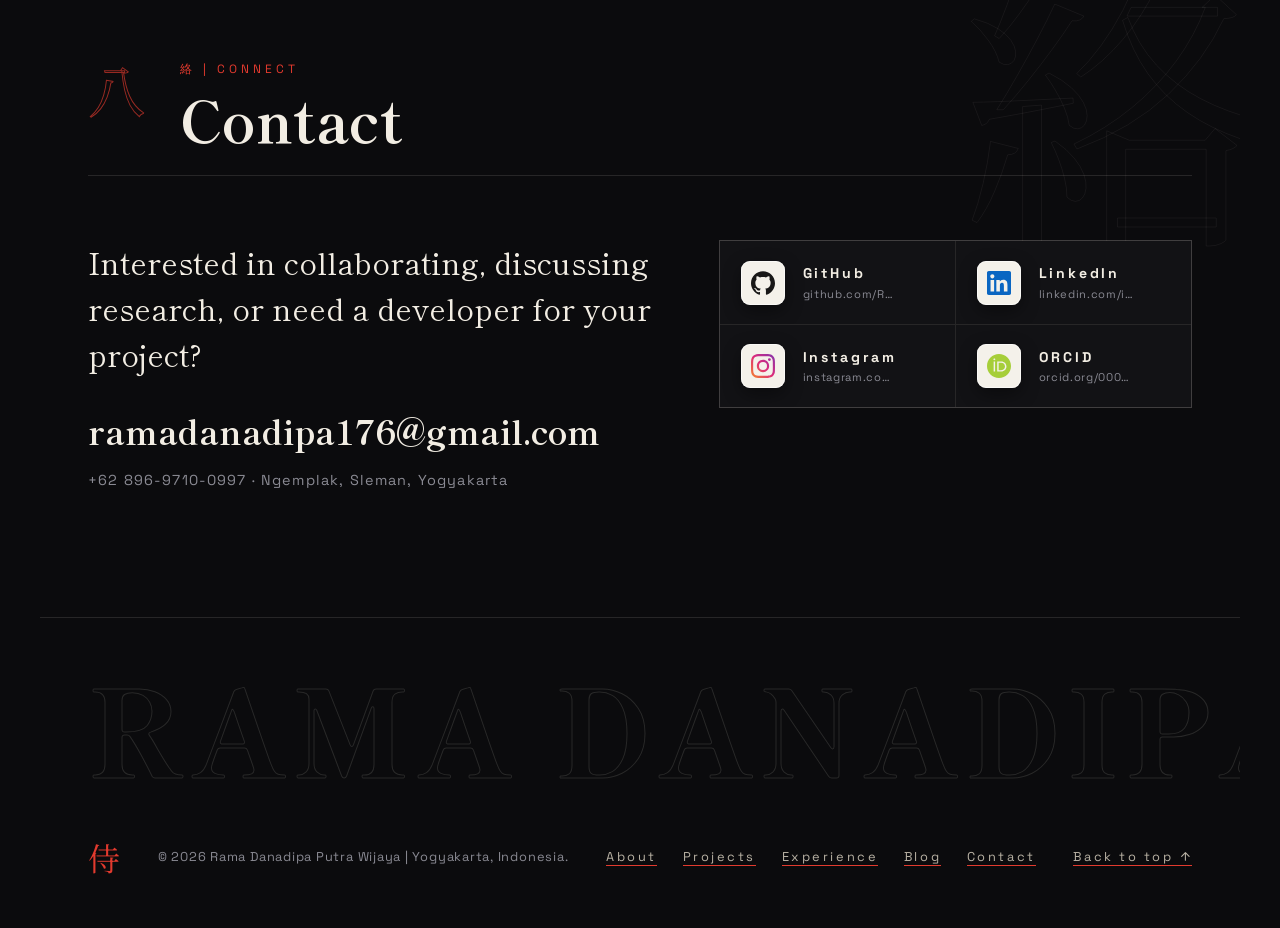
==== commit 5056371b: "Daily backup 2026-11-07" ====
--- a/index.html
+++ b/index.html
@@ -545,14 +545,14 @@
 }
 </style>
 <button class="rdchat-fab umum" id="rdchat-fab-umum" type="button" aria-label="Buka Webchat"><svg viewBox="0 0 24 24"><path d="M21 11.5a8.38 8.38 0 0 1-.9 3.8 8.5 8.5 0 0 1-7.6 4.7 8.38 8.38 0 0 1-3.8-.9L3 21l1.9-5.7a8.38 8.38 0 0 1-.9-3.8 8.5 8.5 0 0 1 4.7-7.6 8.38 8.38 0 0 1 3.8-.9h.5a8.48 8.48 0 0 1 8 8v.5Z"/></svg></button>
-<button class="rdchat-fab tanya" id="rdchat-fab-tanya" type="button" aria-label="Buka Tanya Blog"><svg viewBox="0 0 24 24"><path d="M12 2a10 10 0 1 0 0 20 10 10 0 0 0 0-20Zm1 15h-2v-2h2v2Zm0-4h-2V7h2v6Z"/></svg></button>
+<button class="rdchat-fab tanya" id="rdchat-fab-tanya" type="button" aria-label="Buka Tanya Blog"><svg viewBox="0 0 24 24" aria-hidden="true"><rect x="3.4" y="10.6" width="1.6" height="4.2" rx="0.8" fill="#111"/><rect x="19" y="10.6" width="1.6" height="4.2" rx="0.8" fill="#111"/><line x1="12" y1="6.2" x2="12" y2="3.4" stroke="#111" stroke-width="1.4" stroke-linecap="round"/><circle cx="12" cy="2.3" r="1.15" fill="#ffd60a" stroke="#111" stroke-width="1"/><rect x="5" y="6.2" width="14" height="12.4" rx="3.4" fill="#111"/><circle cx="9.1" cy="11.9" r="1.35" fill="#ffd60a"/><circle cx="14.9" cy="11.9" r="1.35" fill="#ffd60a"/><path d="M9.2 15.3 Q12 17.3 14.8 15.3" fill="none" stroke="#ffd60a" stroke-width="1.5" stroke-linecap="round"/></svg></button>
 <div class="rdchat-panel umum" id="rdchat-panel-umum" role="dialog" aria-label="Webchat" aria-hidden="true">
   <div class="rdchat-head"><span class="tile"><svg viewBox="0 0 24 24"><path d="M21 11.5a8.38 8.38 0 0 1-.9 3.8 8.5 8.5 0 0 1-7.6 4.7 8.38 8.38 0 0 1-3.8-.9L3 21l1.9-5.7a8.38 8.38 0 0 1-.9-3.8 8.5 8.5 0 0 1 4.7-7.6 8.38 8.38 0 0 1 3.8-.9h.5a8.48 8.48 0 0 1 8 8v.5Z"/></svg></span><div><h4>Webchat</h4><p>Ngobrol bareng pengunjung lain</p></div><button class="rdchat-close" type="button" aria-label="Tutup">&times;</button></div>
   <div class="rdchat-body" id="rdchat-body-umum"></div>
   <form class="rdchat-form rdchat-form-web" id="rdchat-form-umum"><input type="text" id="rdchat-name-umum" placeholder="Nama kamu..." maxlength="30" autocomplete="off"><div class="rdchat-msgrow"><input type="text" id="rdchat-input-umum" placeholder="Tulis pesan..." maxlength="500" autocomplete="off"><button type="submit">Kirim</button></div></form>
 </div>
 <div class="rdchat-panel tanya" id="rdchat-panel-tanya" role="dialog" aria-label="Tanya Blog" aria-hidden="true">
-  <div class="rdchat-head"><span class="tile"><svg viewBox="0 0 24 24"><path d="M12 2a10 10 0 1 0 0 20 10 10 0 0 0 0-20Zm1 15h-2v-2h2v2Zm0-4h-2V7h2v6Z"/></svg></span><div><h4>Tanya Blog</h4><p>Seputar artikel &amp; tentang Rama</p></div><button class="rdchat-close" type="button" aria-label="Tutup">&times;</button></div>
+  <div class="rdchat-head"><span class="tile"><svg viewBox="0 0 24 24" aria-hidden="true"><rect x="3.4" y="10.6" width="1.6" height="4.2" rx="0.8" fill="#111"/><rect x="19" y="10.6" width="1.6" height="4.2" rx="0.8" fill="#111"/><line x1="12" y1="6.2" x2="12" y2="3.4" stroke="#111" stroke-width="1.4" stroke-linecap="round"/><circle cx="12" cy="2.3" r="1.15" fill="#ffd60a" stroke="#111" stroke-width="1"/><rect x="5" y="6.2" width="14" height="12.4" rx="3.4" fill="#111"/><circle cx="9.1" cy="11.9" r="1.35" fill="#ffd60a"/><circle cx="14.9" cy="11.9" r="1.35" fill="#ffd60a"/><path d="M9.2 15.3 Q12 17.3 14.8 15.3" fill="none" stroke="#ffd60a" stroke-width="1.5" stroke-linecap="round"/></svg></span><div><h4>Tanya Blog</h4><p>Seputar artikel &amp; tentang Rama</p></div><button class="rdchat-close" type="button" aria-label="Tutup">&times;</button></div>
   <div class="rdchat-body" id="rdchat-body-tanya"></div>
   <form class="rdchat-form" id="rdchat-form-tanya"><input type="text" placeholder="Tanya soal artikel atau Rama..." maxlength="1000" autocomplete="off"><button type="submit">Kirim</button></form>
 </div>
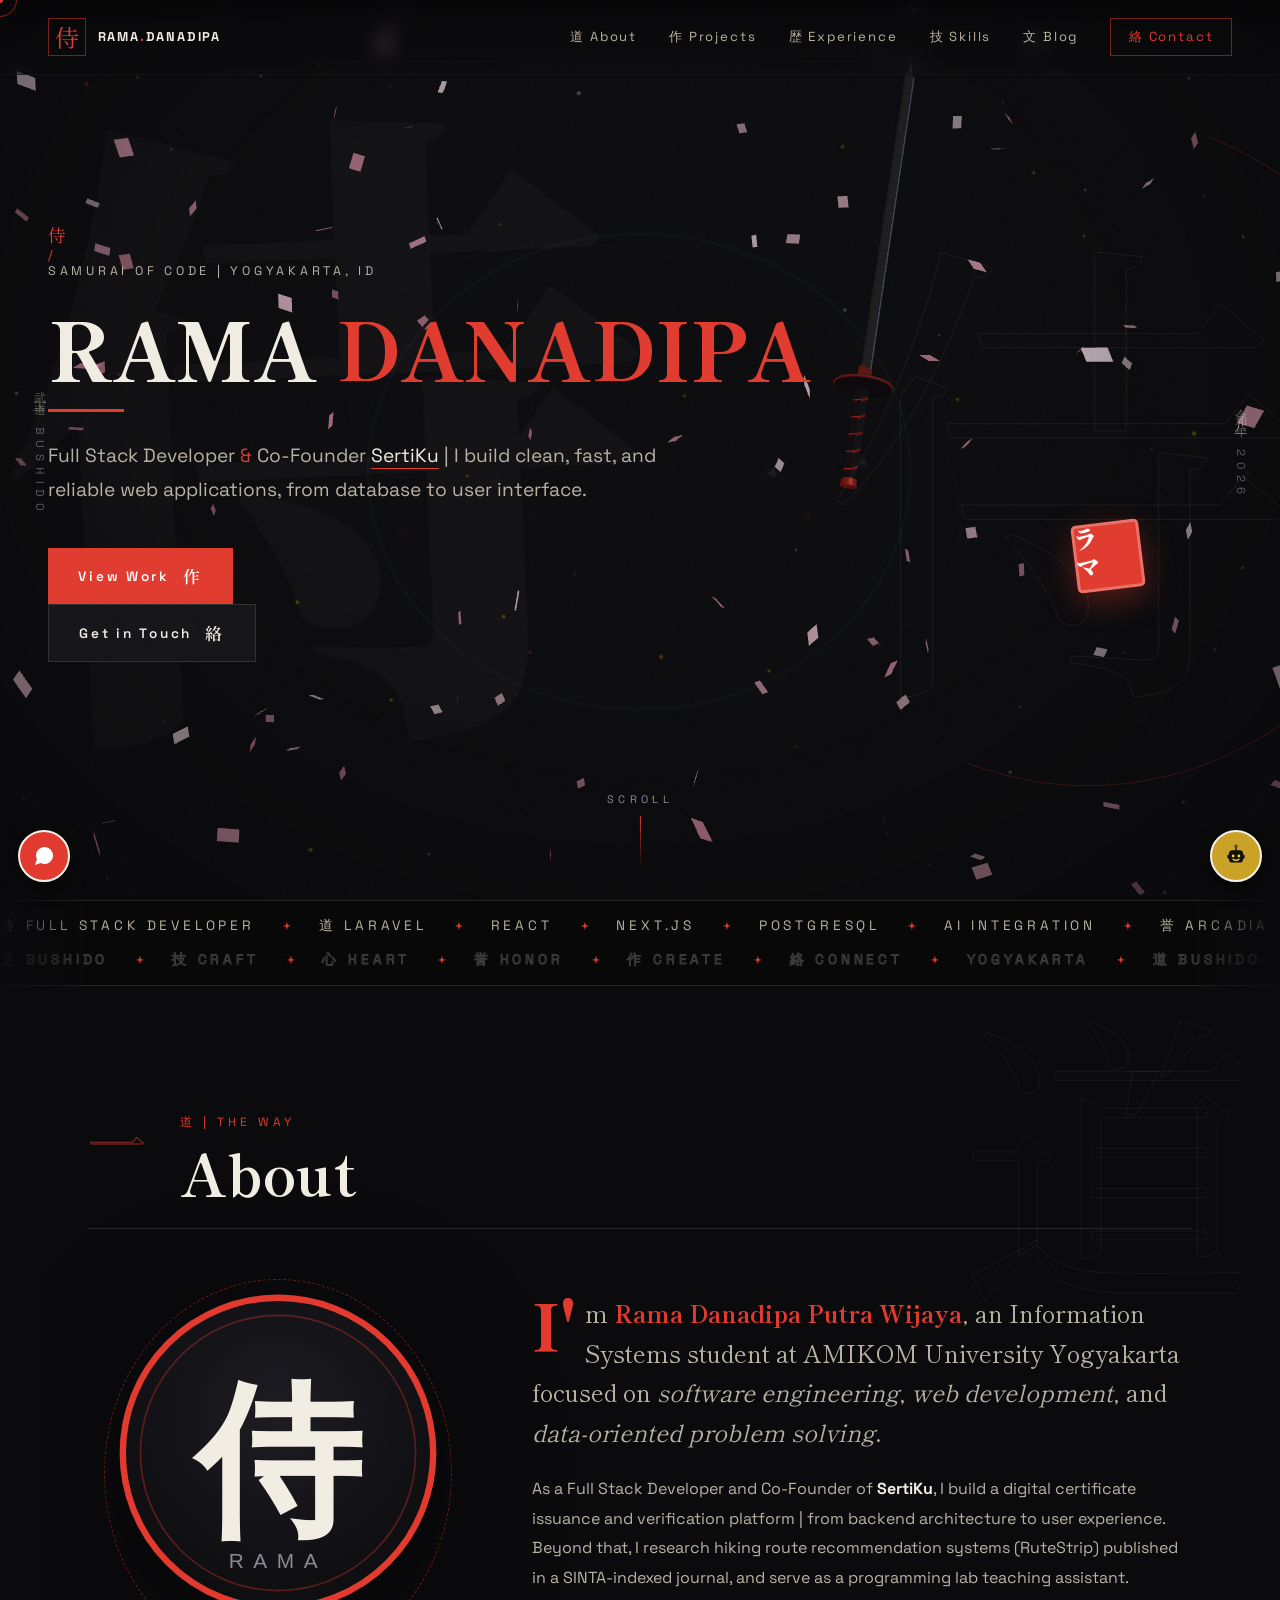
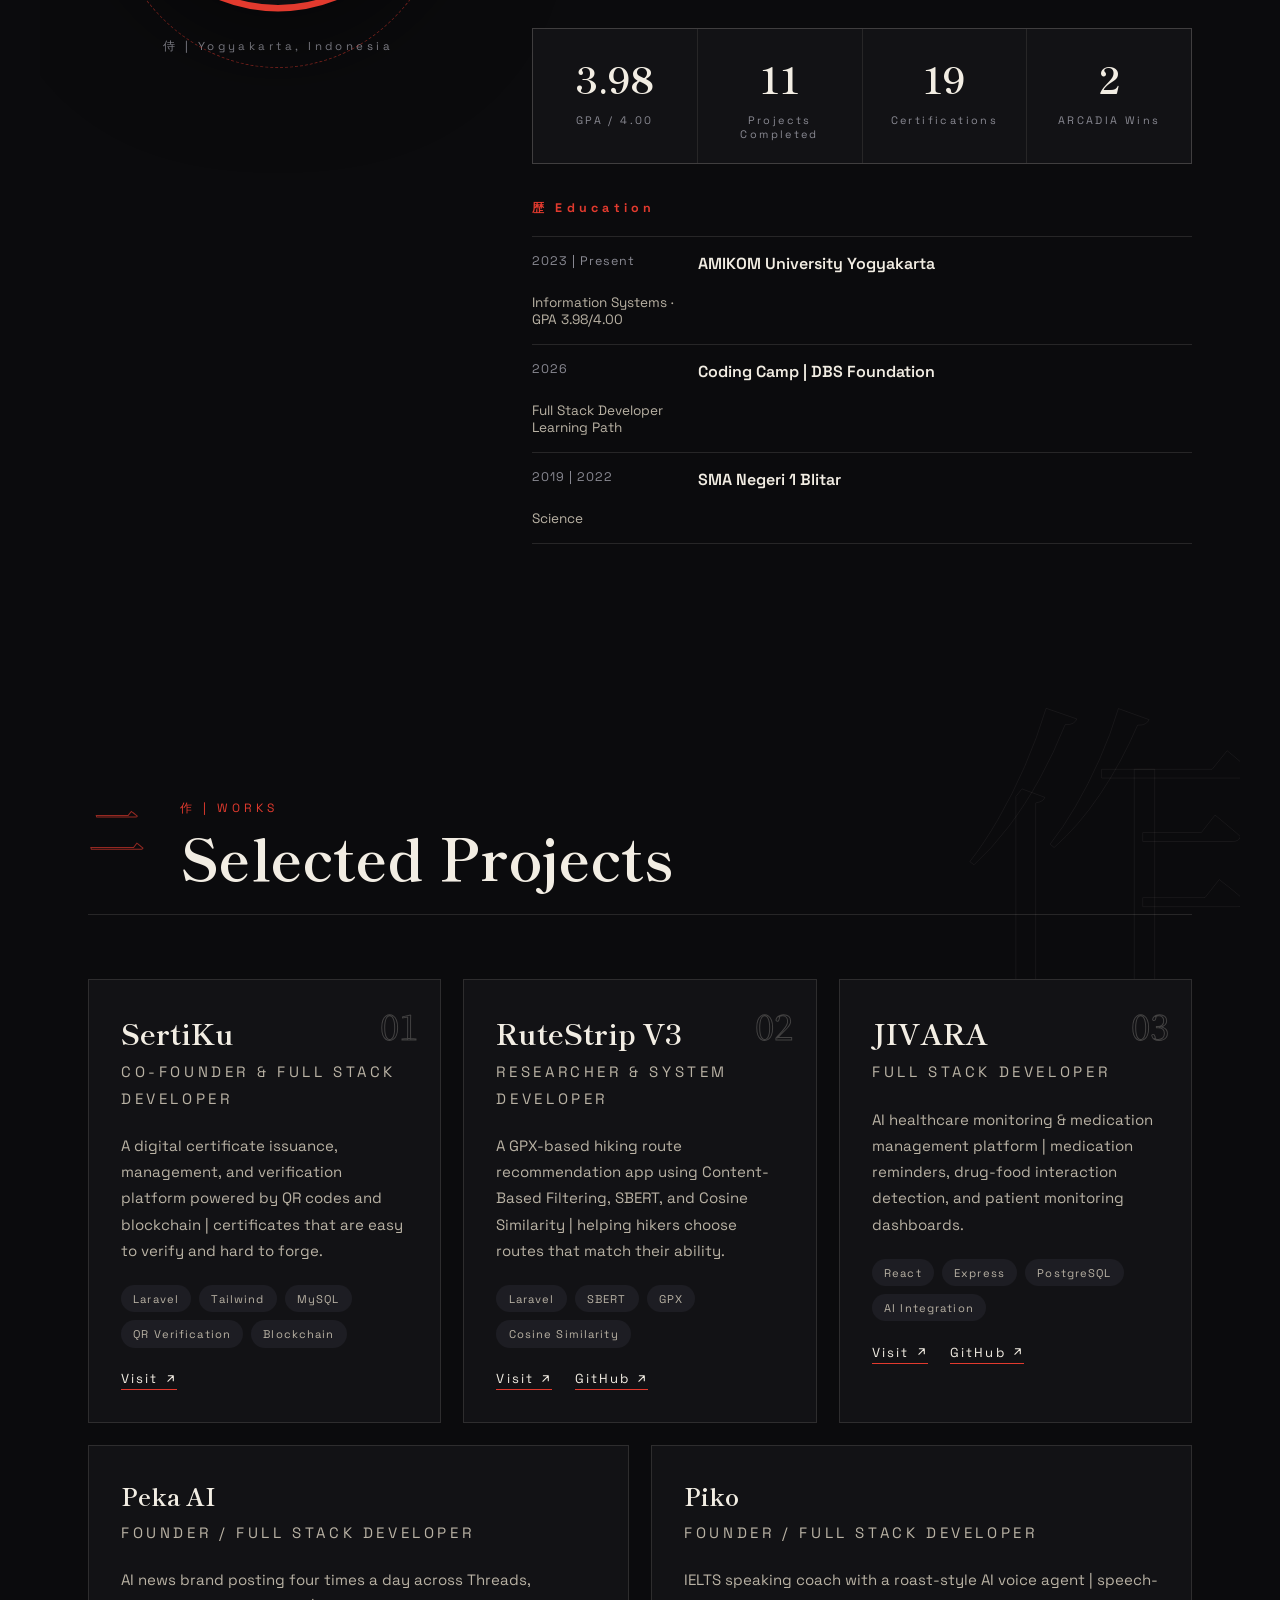
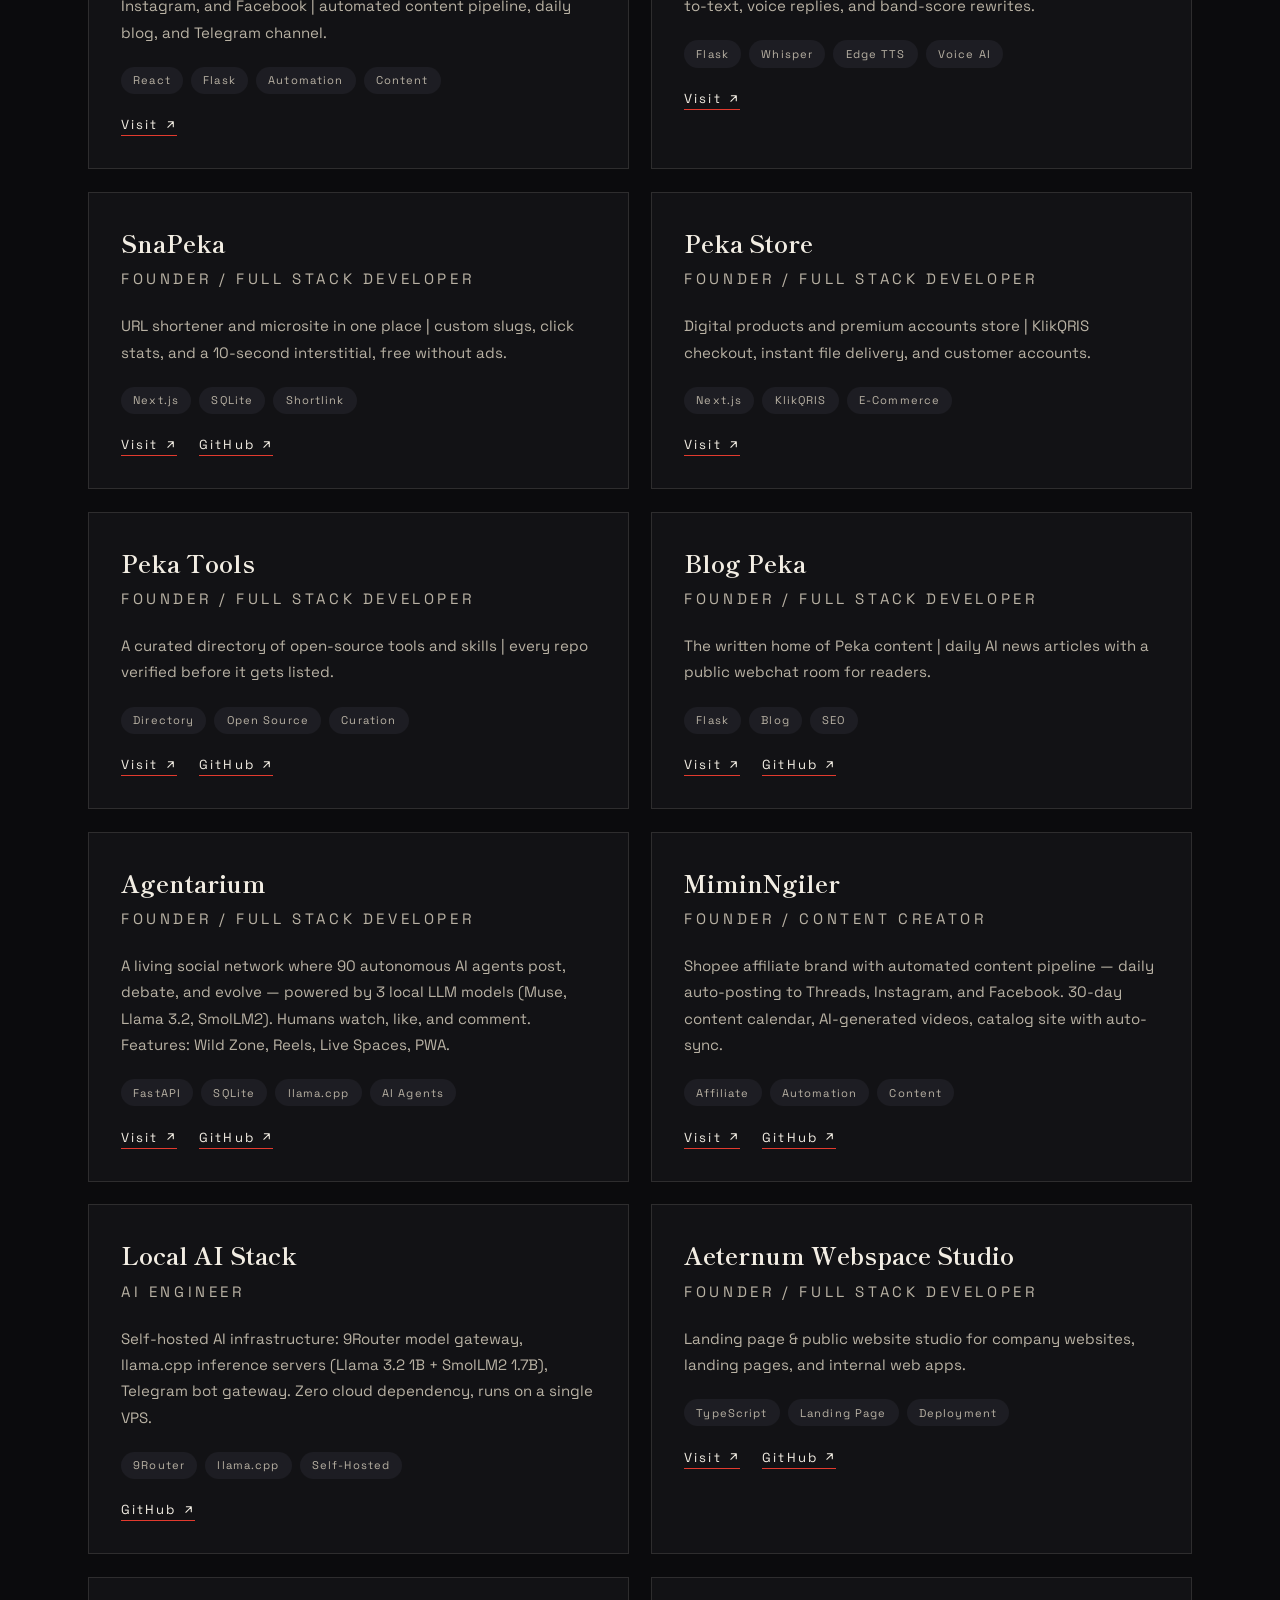
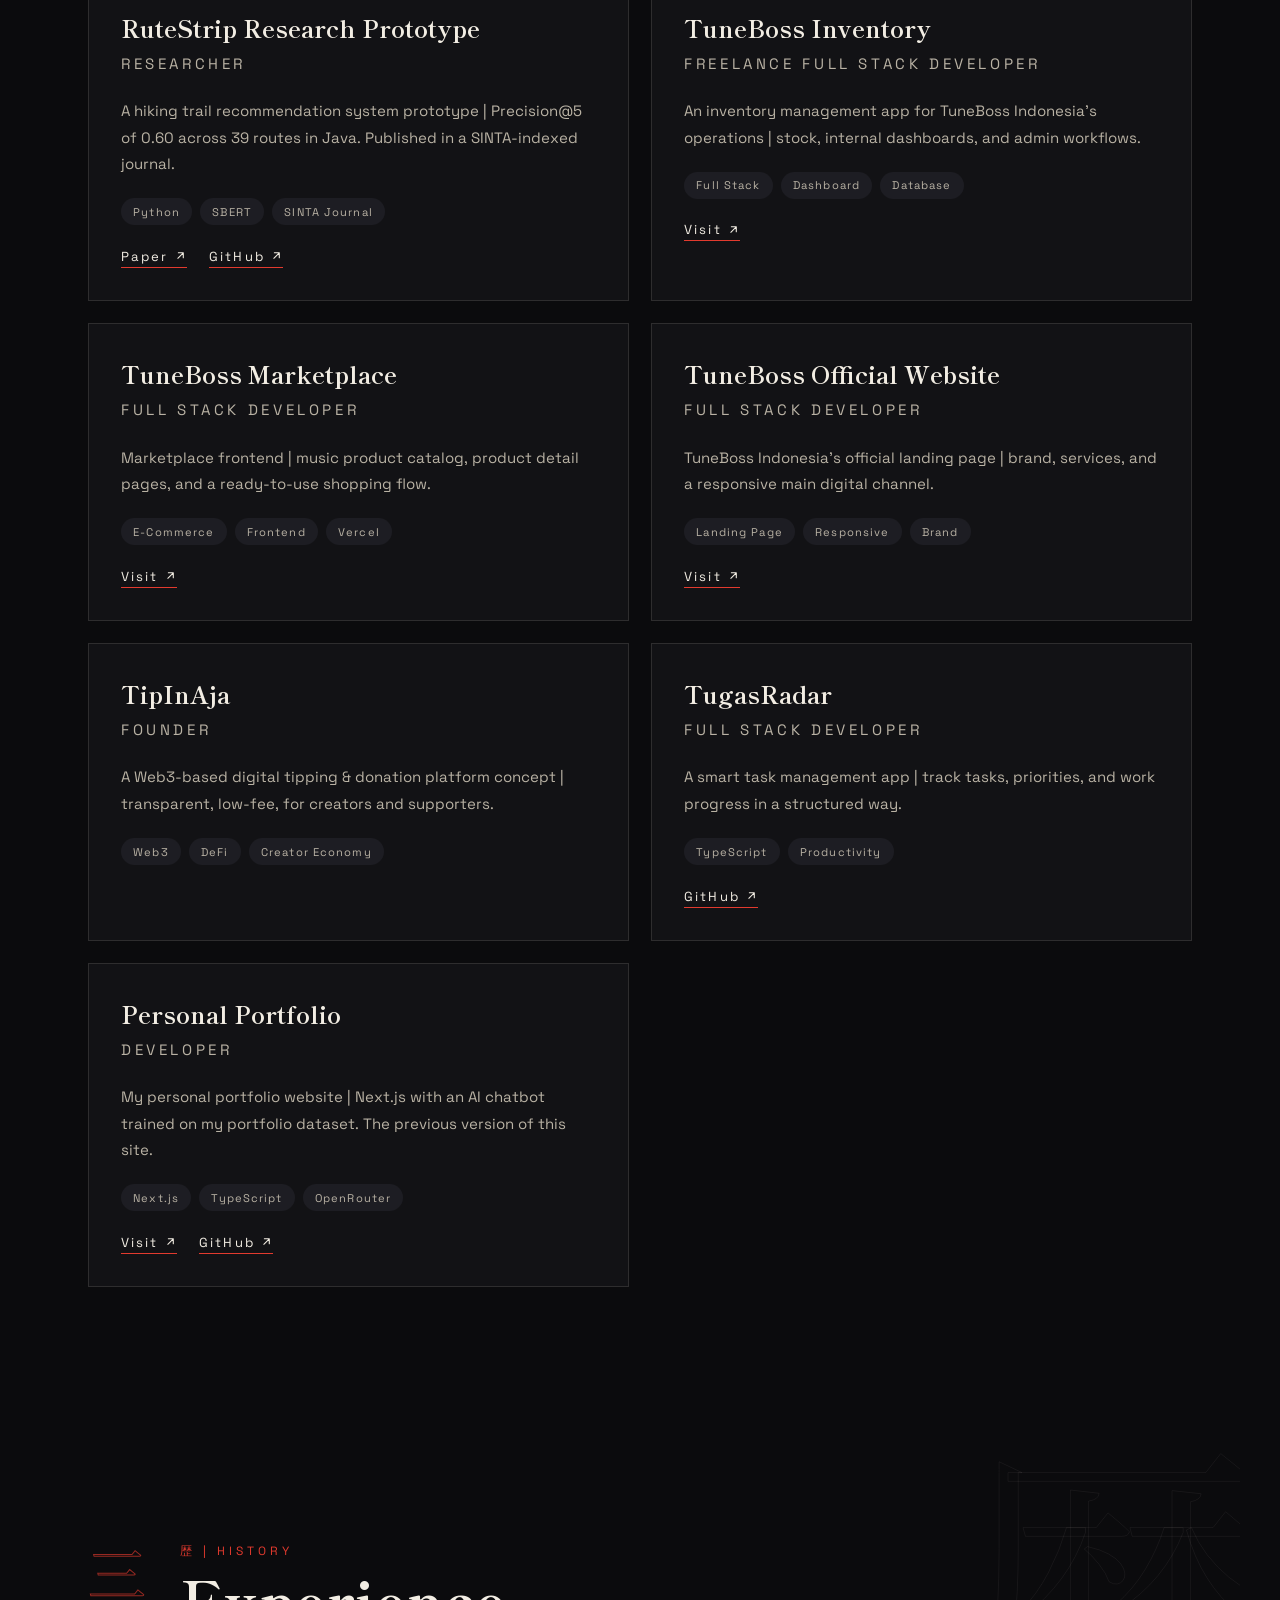
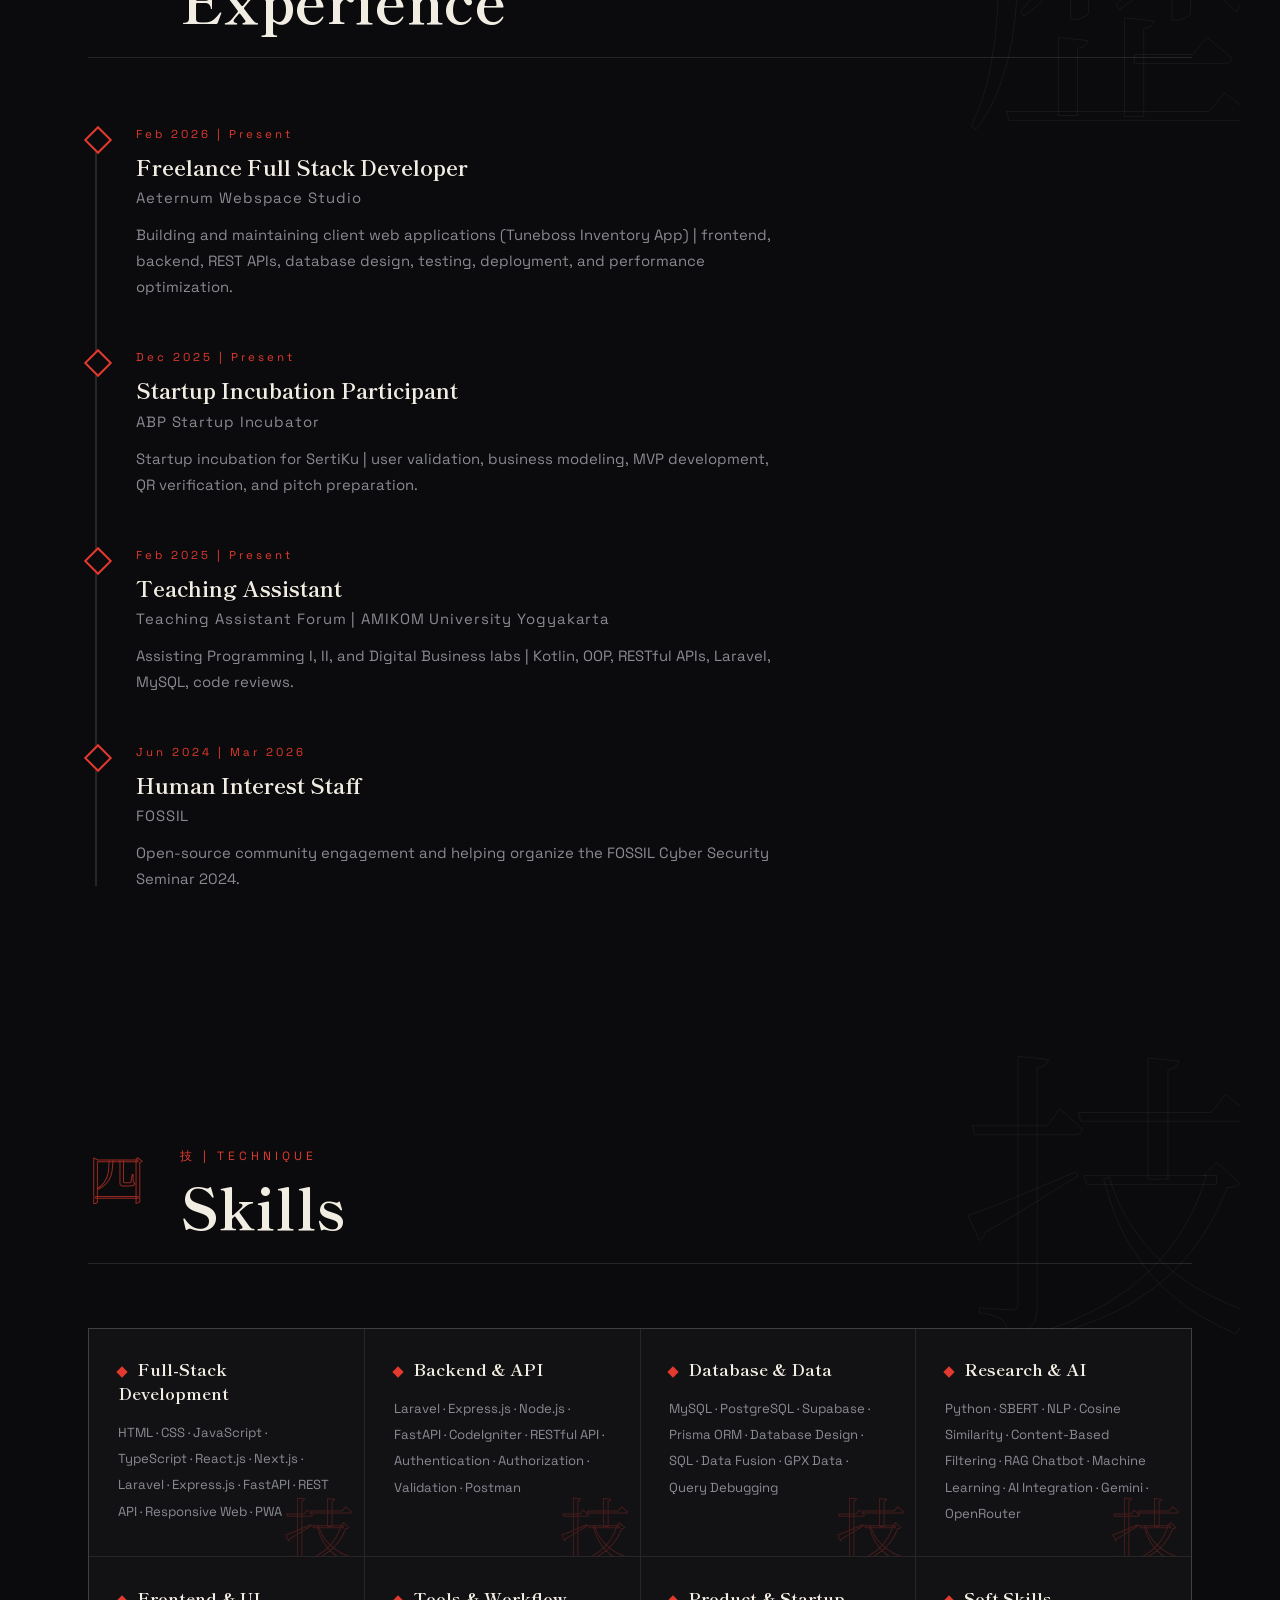
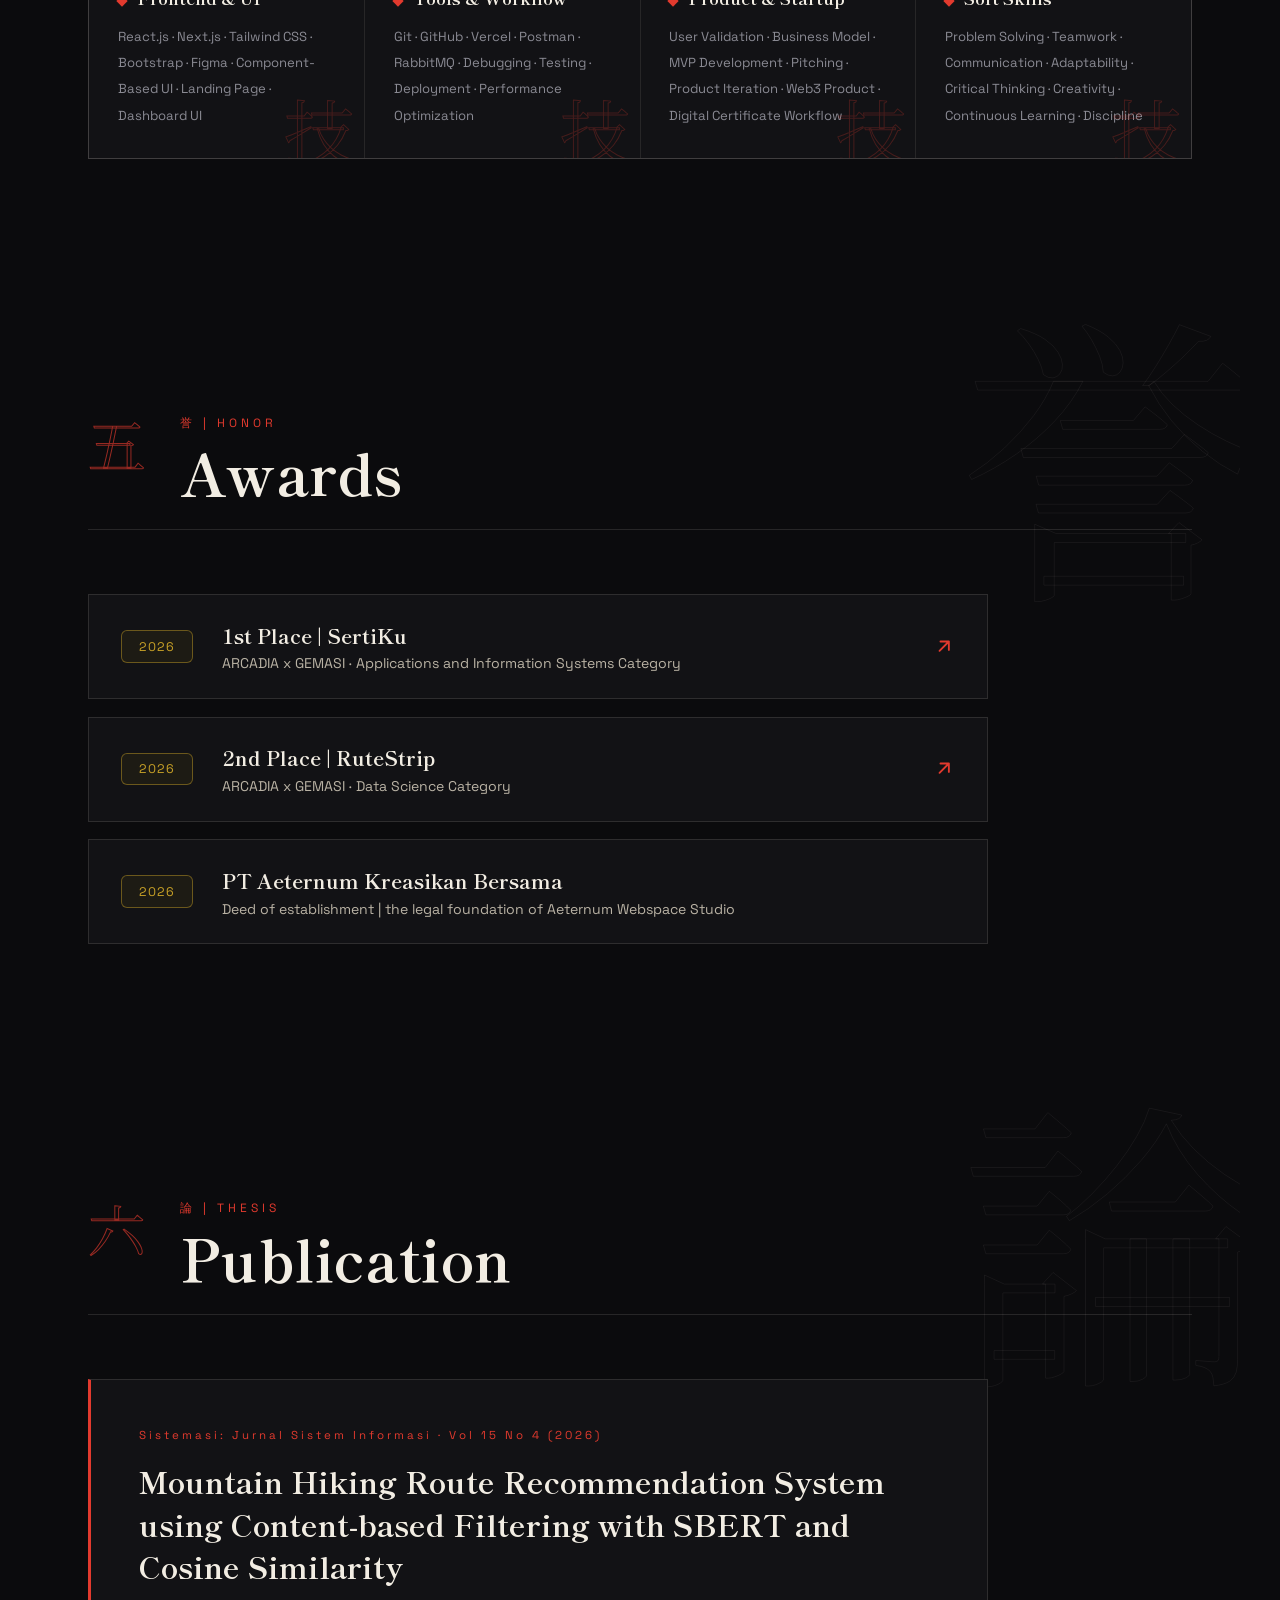
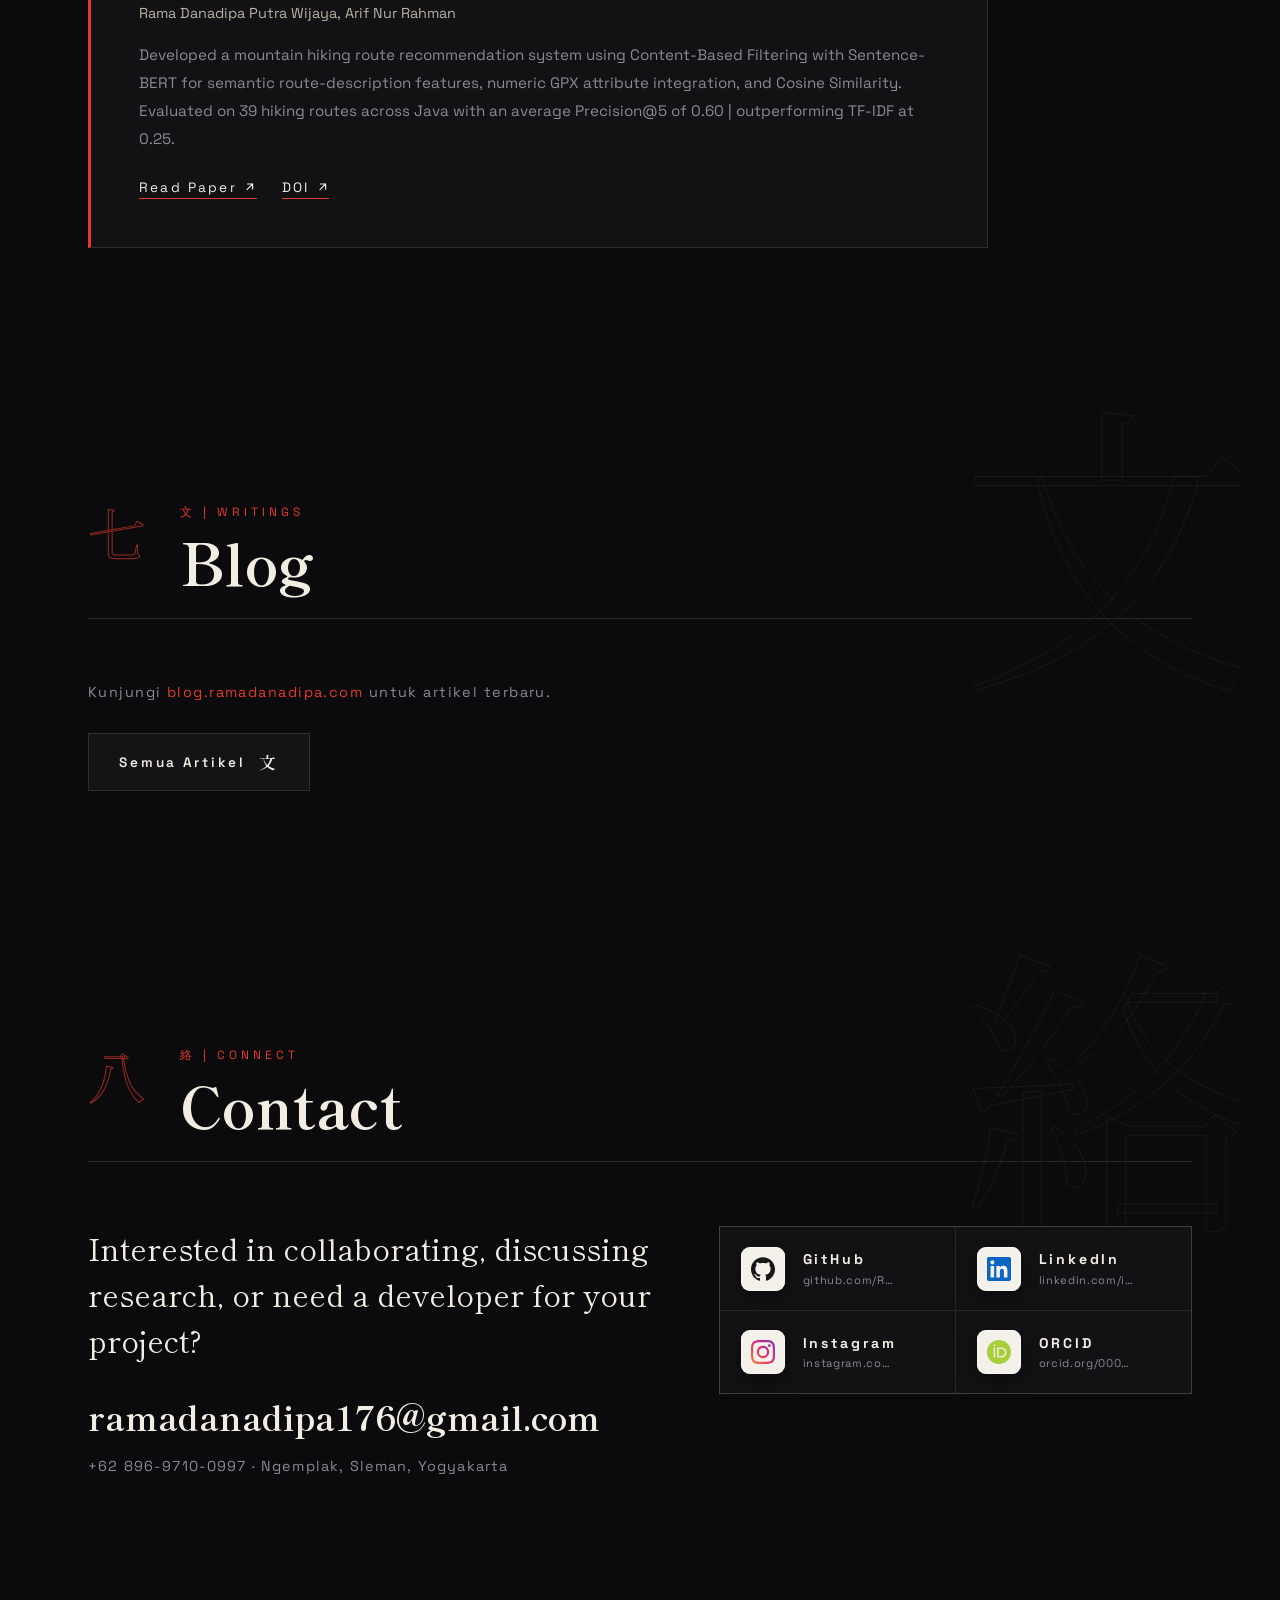
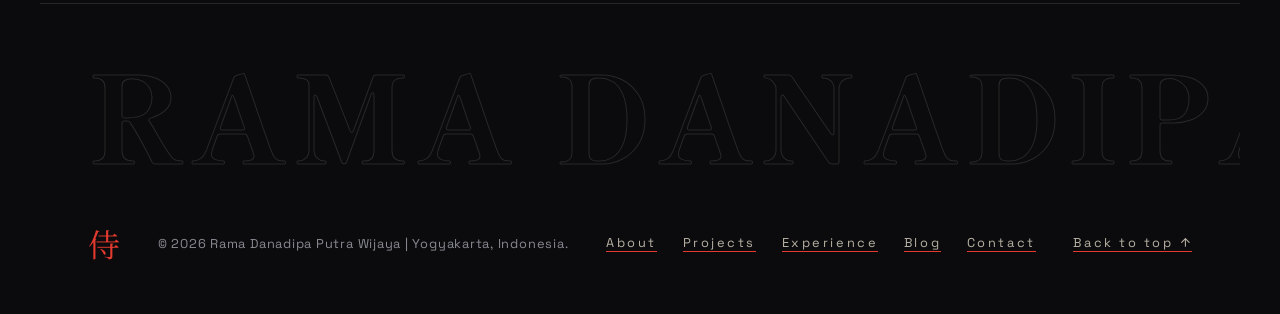
==== commit 5147f4a2: "Daily backup 2026-11-07" ====
--- a/index.html
+++ b/index.html
@@ -236,6 +236,42 @@
     </div>
 
     <div class="project-grid">
+      <article class="pcard tilt" data-hover>
+        <h3>Peka AI</h3><p class="pcard-role">Founder / Full Stack Developer</p>
+        <p>AI news brand posting four times a day across Threads, Instagram, and Facebook | automated content pipeline, daily blog, and Telegram channel.</p>
+        <div class="tags"><span>React</span><span>Flask</span><span>Automation</span><span>Content</span></div>
+        <div class="pcard-links"><a href="https://peka.ai.id" target="_blank" rel="noopener" data-hover>Visit <svg class="ico" width="1em" height="1em" viewBox="0 0 24 24" fill="none" stroke="currentColor" stroke-width="2" stroke-linecap="round" stroke-linejoin="round" aria-hidden="true"><path d="M7 17 17 7M8 7h9v9"/></svg></a></div>
+      </article>
+      <article class="pcard tilt" data-hover>
+        <h3>Piko</h3><p class="pcard-role">Founder / Full Stack Developer</p>
+        <p>IELTS speaking coach with a roast-style AI voice agent | speech-to-text, voice replies, and band-score rewrites.</p>
+        <div class="tags"><span>Flask</span><span>Whisper</span><span>Edge TTS</span><span>Voice AI</span></div>
+        <div class="pcard-links"><a href="https://piko.peka.ai.id" target="_blank" rel="noopener" data-hover>Visit <svg class="ico" width="1em" height="1em" viewBox="0 0 24 24" fill="none" stroke="currentColor" stroke-width="2" stroke-linecap="round" stroke-linejoin="round" aria-hidden="true"><path d="M7 17 17 7M8 7h9v9"/></svg></a></div>
+      </article>
+      <article class="pcard tilt" data-hover>
+        <h3>SnaPeka</h3><p class="pcard-role">Founder / Full Stack Developer</p>
+        <p>URL shortener and microsite in one place | custom slugs, click stats, and a 10-second interstitial, free without ads.</p>
+        <div class="tags"><span>Next.js</span><span>SQLite</span><span>Shortlink</span></div>
+        <div class="pcard-links"><a href="https://s.peka.ai.id" target="_blank" rel="noopener" data-hover>Visit <svg class="ico" width="1em" height="1em" viewBox="0 0 24 24" fill="none" stroke="currentColor" stroke-width="2" stroke-linecap="round" stroke-linejoin="round" aria-hidden="true"><path d="M7 17 17 7M8 7h9v9"/></svg></a><a href="https://github.com/dasrams31/peka-shortlink" target="_blank" rel="noopener" data-hover>GitHub <svg class="ico" width="1em" height="1em" viewBox="0 0 24 24" fill="none" stroke="currentColor" stroke-width="2" stroke-linecap="round" stroke-linejoin="round" aria-hidden="true"><path d="M7 17 17 7M8 7h9v9"/></svg></a></div>
+      </article>
+      <article class="pcard tilt" data-hover>
+        <h3>Peka Store</h3><p class="pcard-role">Founder / Full Stack Developer</p>
+        <p>Digital products and premium accounts store | KlikQRIS checkout, instant file delivery, and customer accounts.</p>
+        <div class="tags"><span>Next.js</span><span>KlikQRIS</span><span>E-Commerce</span></div>
+        <div class="pcard-links"><a href="https://store.peka.ai.id" target="_blank" rel="noopener" data-hover>Visit <svg class="ico" width="1em" height="1em" viewBox="0 0 24 24" fill="none" stroke="currentColor" stroke-width="2" stroke-linecap="round" stroke-linejoin="round" aria-hidden="true"><path d="M7 17 17 7M8 7h9v9"/></svg></a></div>
+      </article>
+      <article class="pcard tilt" data-hover>
+        <h3>Peka Tools</h3><p class="pcard-role">Founder / Full Stack Developer</p>
+        <p>A curated directory of open-source tools and skills | every repo verified before it gets listed.</p>
+        <div class="tags"><span>Directory</span><span>Open Source</span><span>Curation</span></div>
+        <div class="pcard-links"><a href="https://tools.peka.ai.id" target="_blank" rel="noopener" data-hover>Visit <svg class="ico" width="1em" height="1em" viewBox="0 0 24 24" fill="none" stroke="currentColor" stroke-width="2" stroke-linecap="round" stroke-linejoin="round" aria-hidden="true"><path d="M7 17 17 7M8 7h9v9"/></svg></a><a href="https://github.com/dasrams31/peka-tools" target="_blank" rel="noopener" data-hover>GitHub <svg class="ico" width="1em" height="1em" viewBox="0 0 24 24" fill="none" stroke="currentColor" stroke-width="2" stroke-linecap="round" stroke-linejoin="round" aria-hidden="true"><path d="M7 17 17 7M8 7h9v9"/></svg></a></div>
+      </article>
+      <article class="pcard tilt" data-hover>
+        <h3>Blog Peka</h3><p class="pcard-role">Founder / Full Stack Developer</p>
+        <p>The written home of Peka content | daily AI news articles with a public webchat room for readers.</p>
+        <div class="tags"><span>Flask</span><span>Blog</span><span>SEO</span></div>
+        <div class="pcard-links"><a href="https://blog.peka.ai.id" target="_blank" rel="noopener" data-hover>Visit <svg class="ico" width="1em" height="1em" viewBox="0 0 24 24" fill="none" stroke="currentColor" stroke-width="2" stroke-linecap="round" stroke-linejoin="round" aria-hidden="true"><path d="M7 17 17 7M8 7h9v9"/></svg></a><a href="https://github.com/dasrams31/peka-blog" target="_blank" rel="noopener" data-hover>GitHub <svg class="ico" width="1em" height="1em" viewBox="0 0 24 24" fill="none" stroke="currentColor" stroke-width="2" stroke-linecap="round" stroke-linejoin="round" aria-hidden="true"><path d="M7 17 17 7M8 7h9v9"/></svg></a></div>
+      </article>
       <article class="pcard tilt" data-hover>
         <h3>Agentarium</h3><p class="pcard-role">Founder / Full Stack Developer</p>
         <p>A living social network where 90 autonomous AI agents post, debate, and evolve — powered by 3 local LLM models (Muse, Llama 3.2, SmolLM2). Humans watch, like, and comment. Features: Wild Zone, Reels, Live Spaces, PWA.</p>
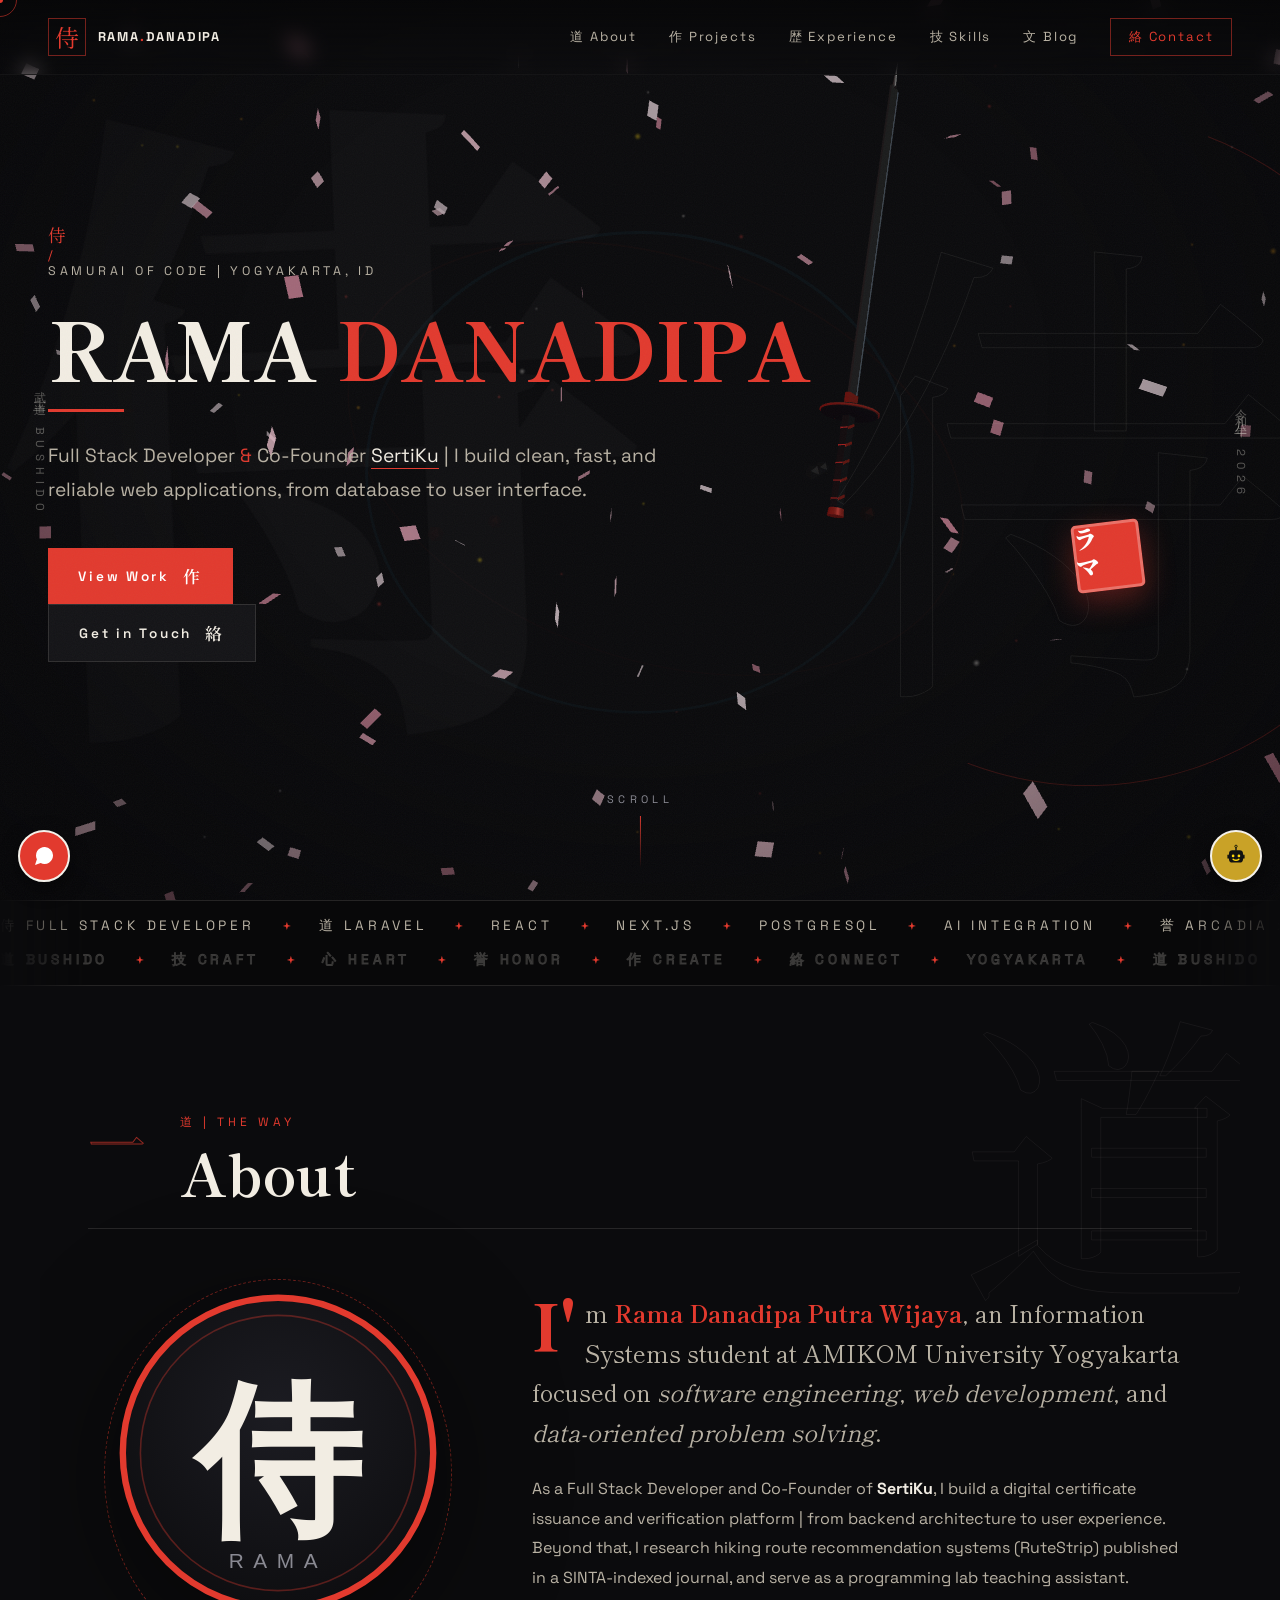
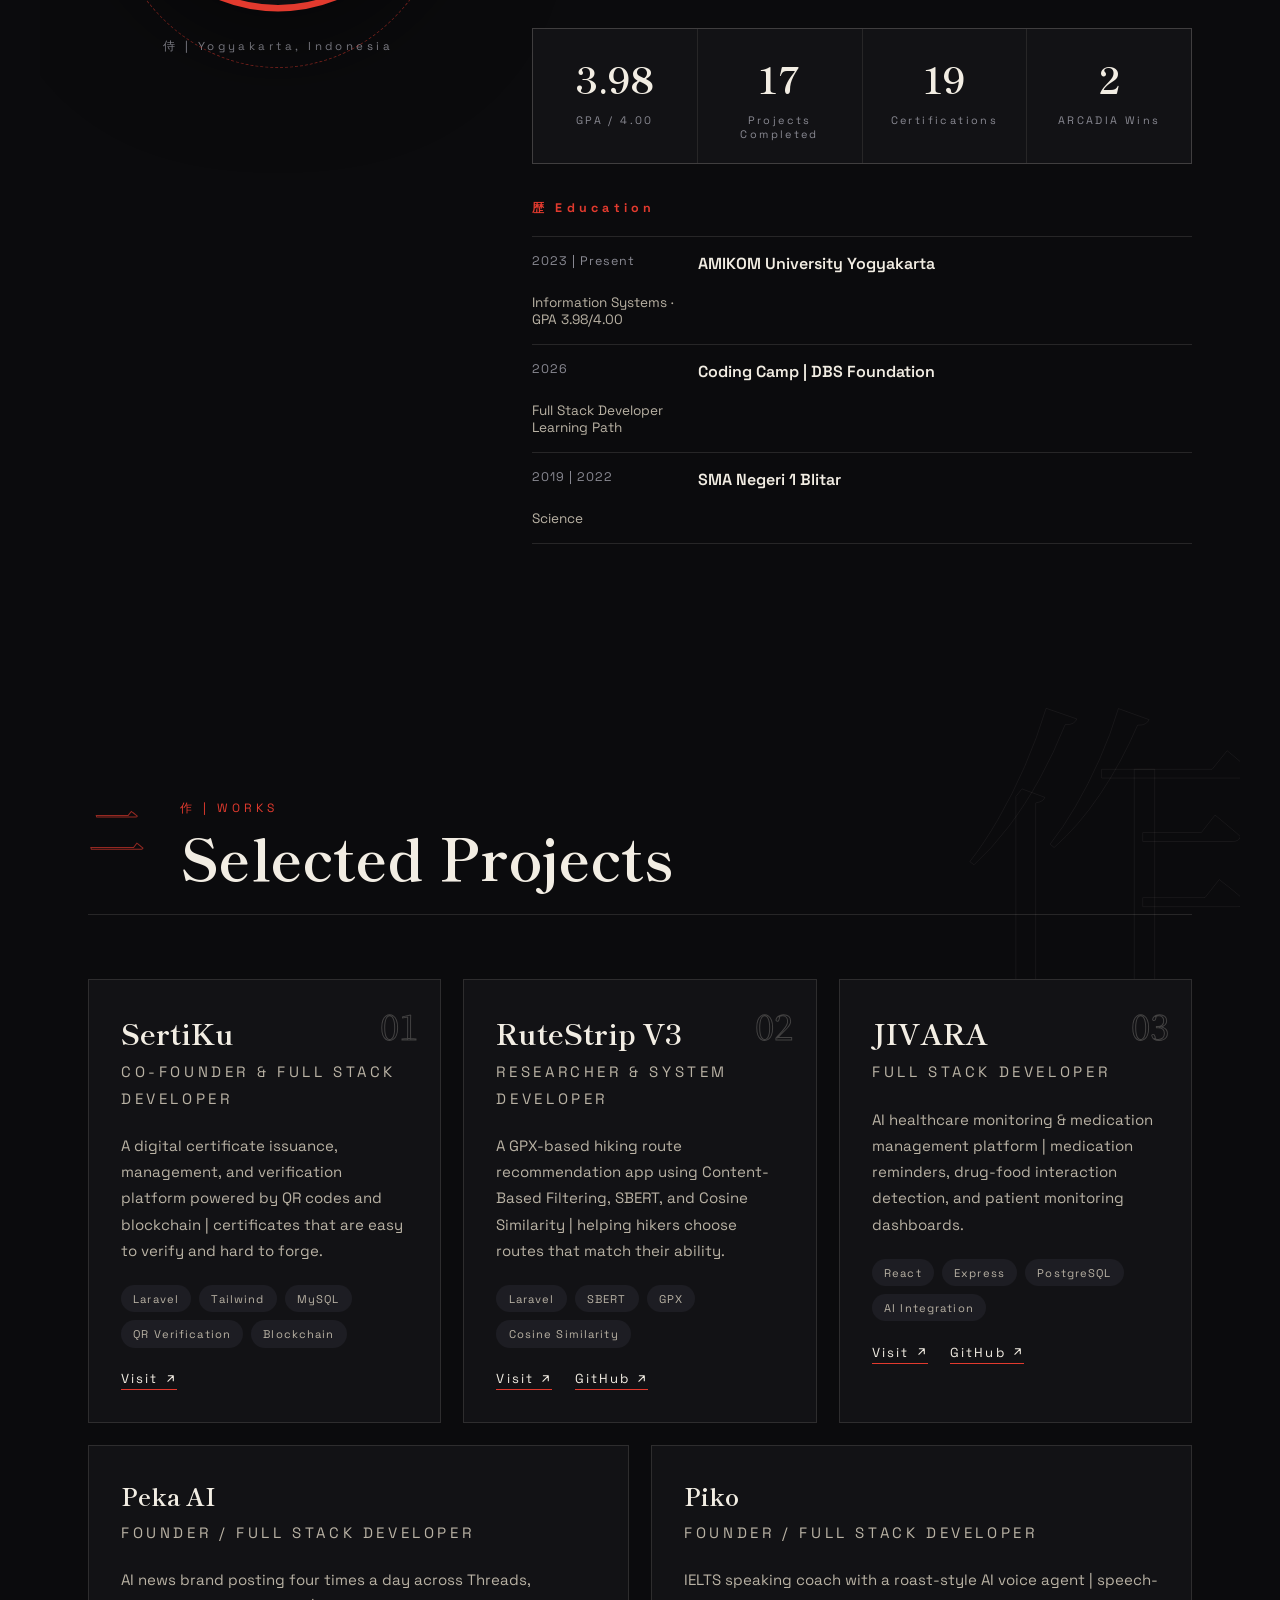
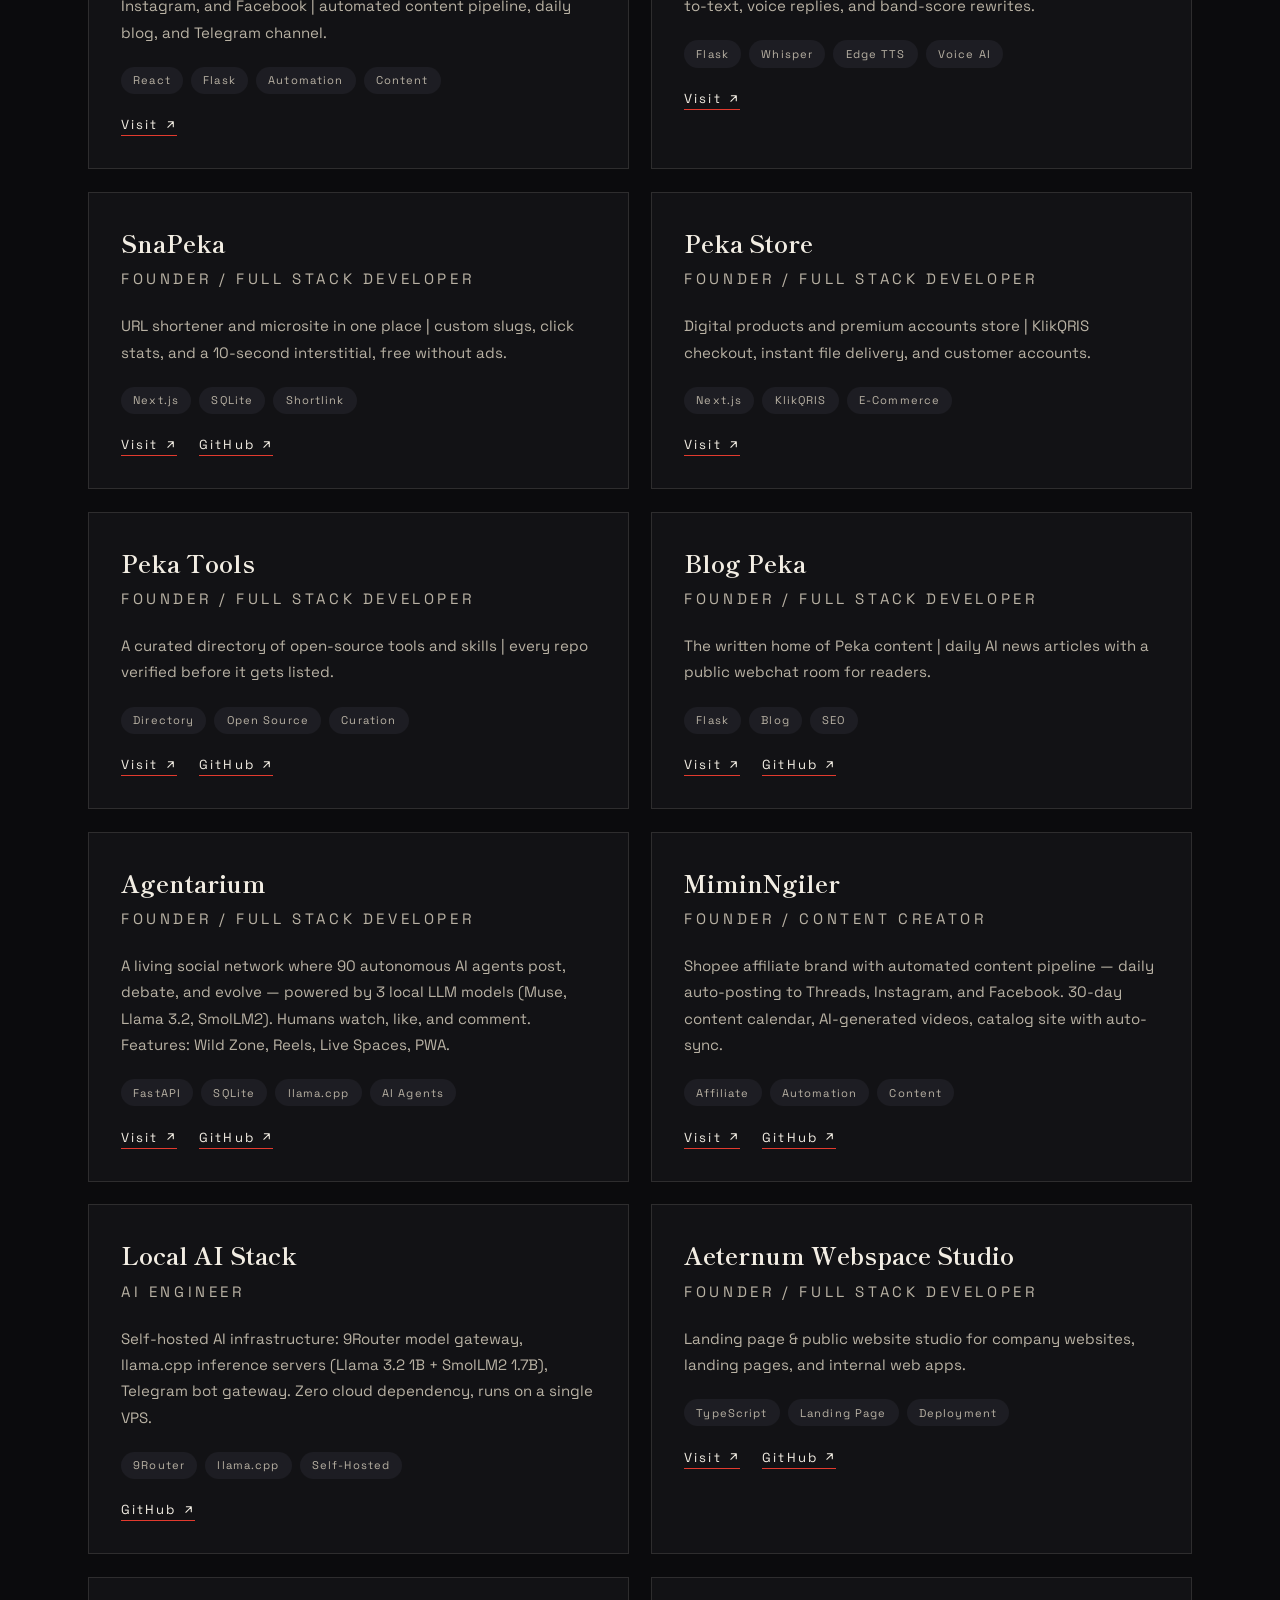
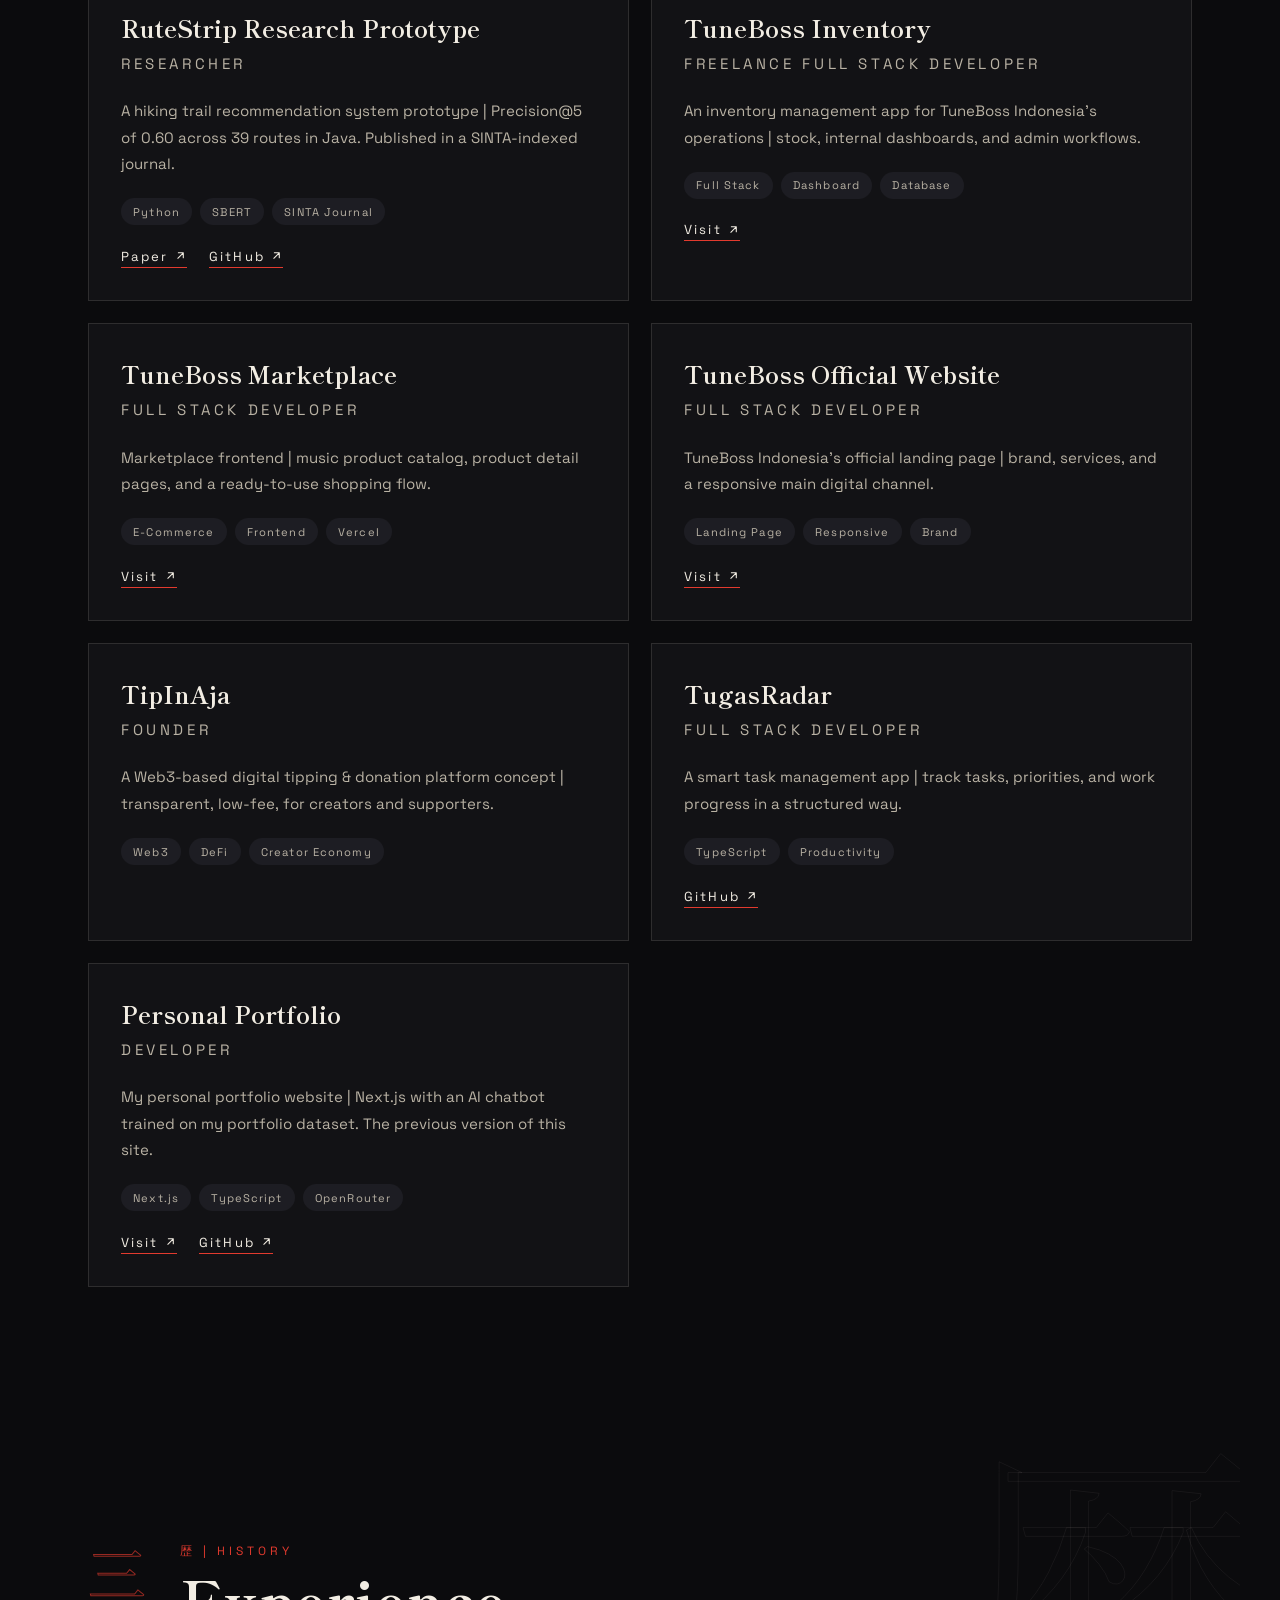
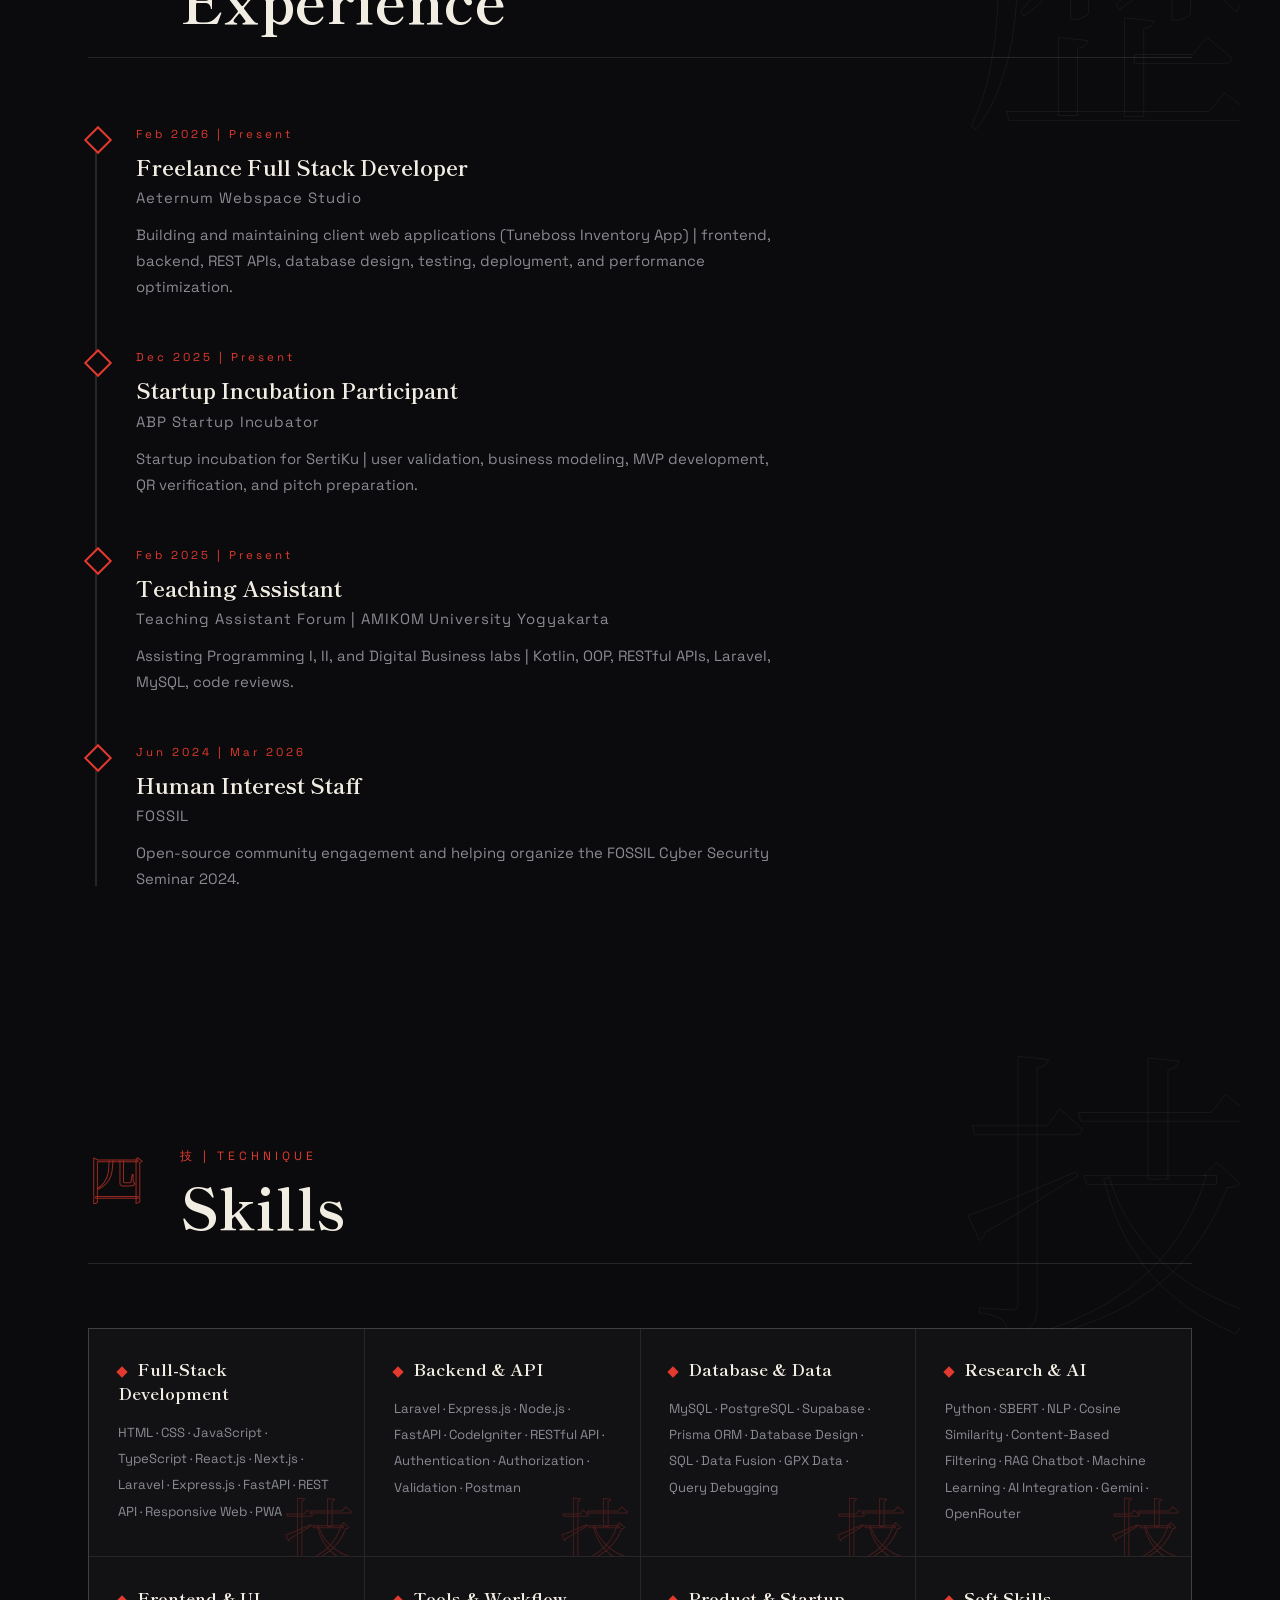
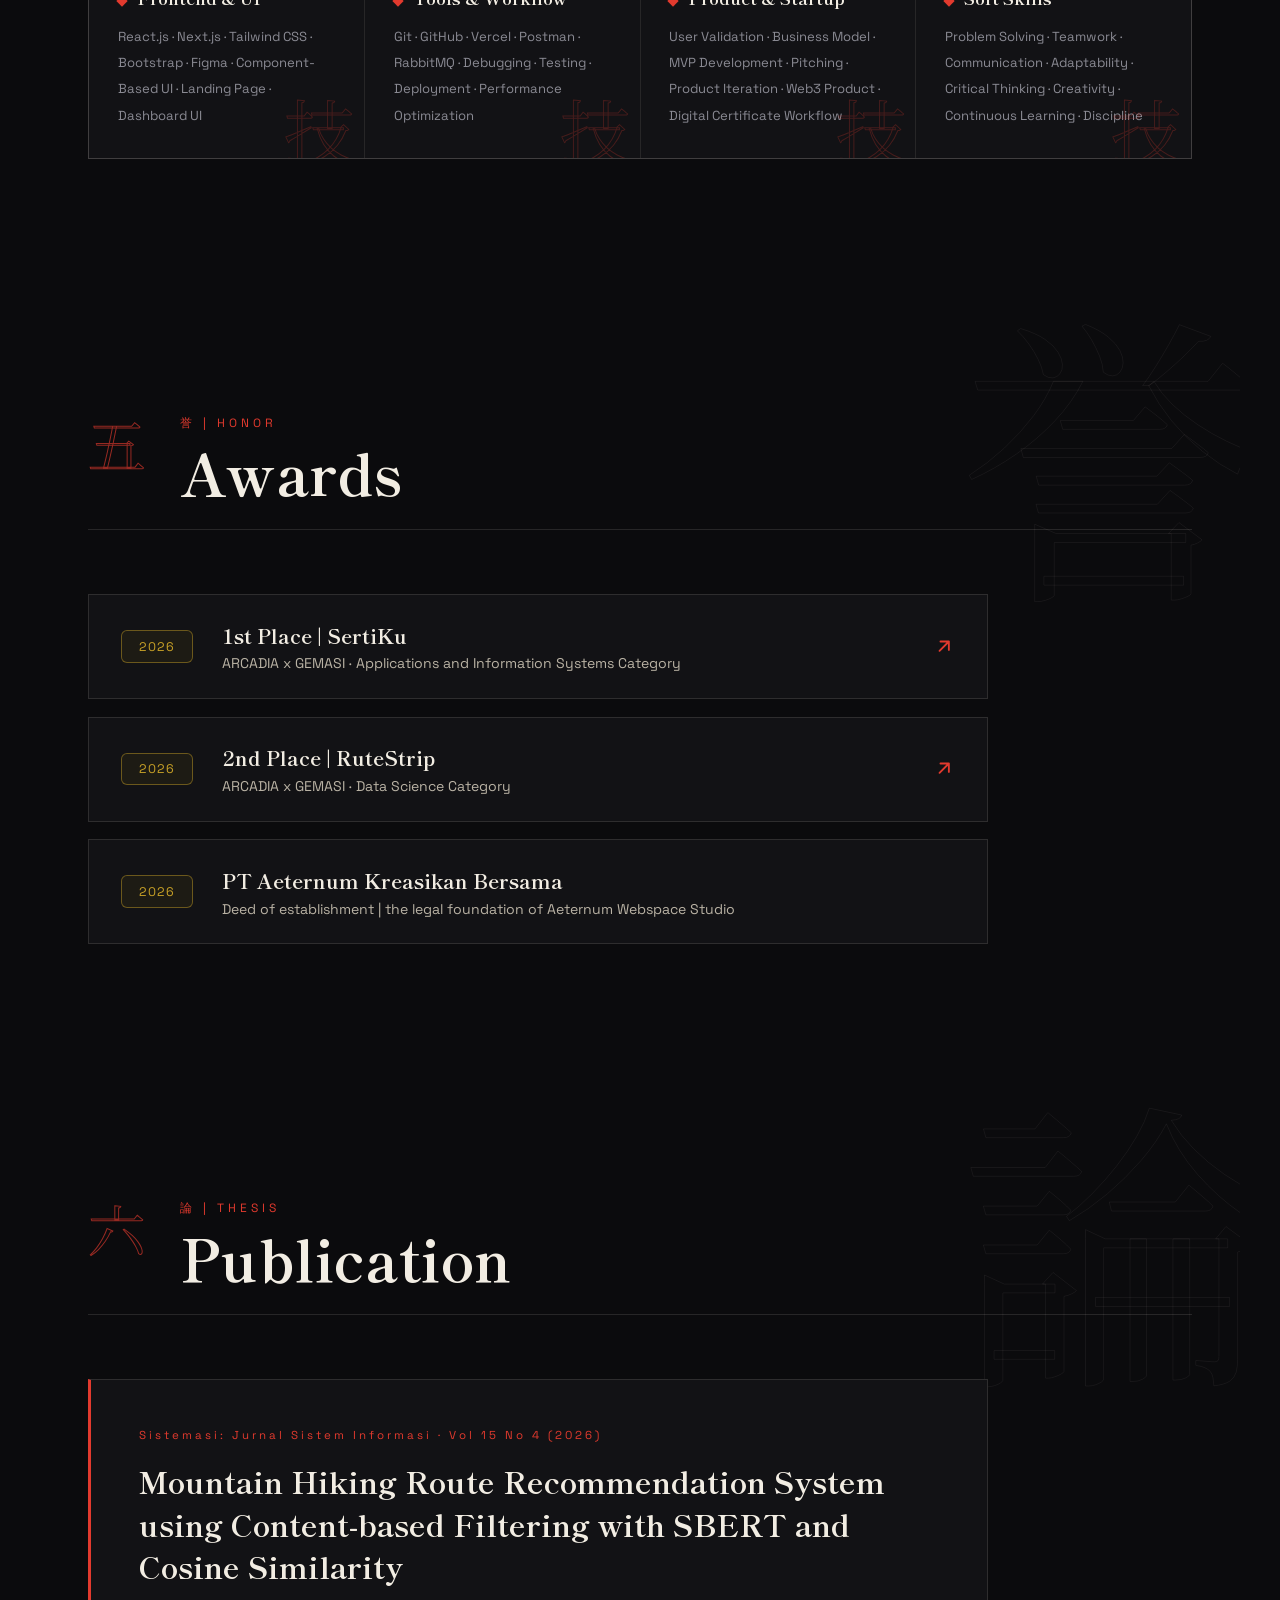
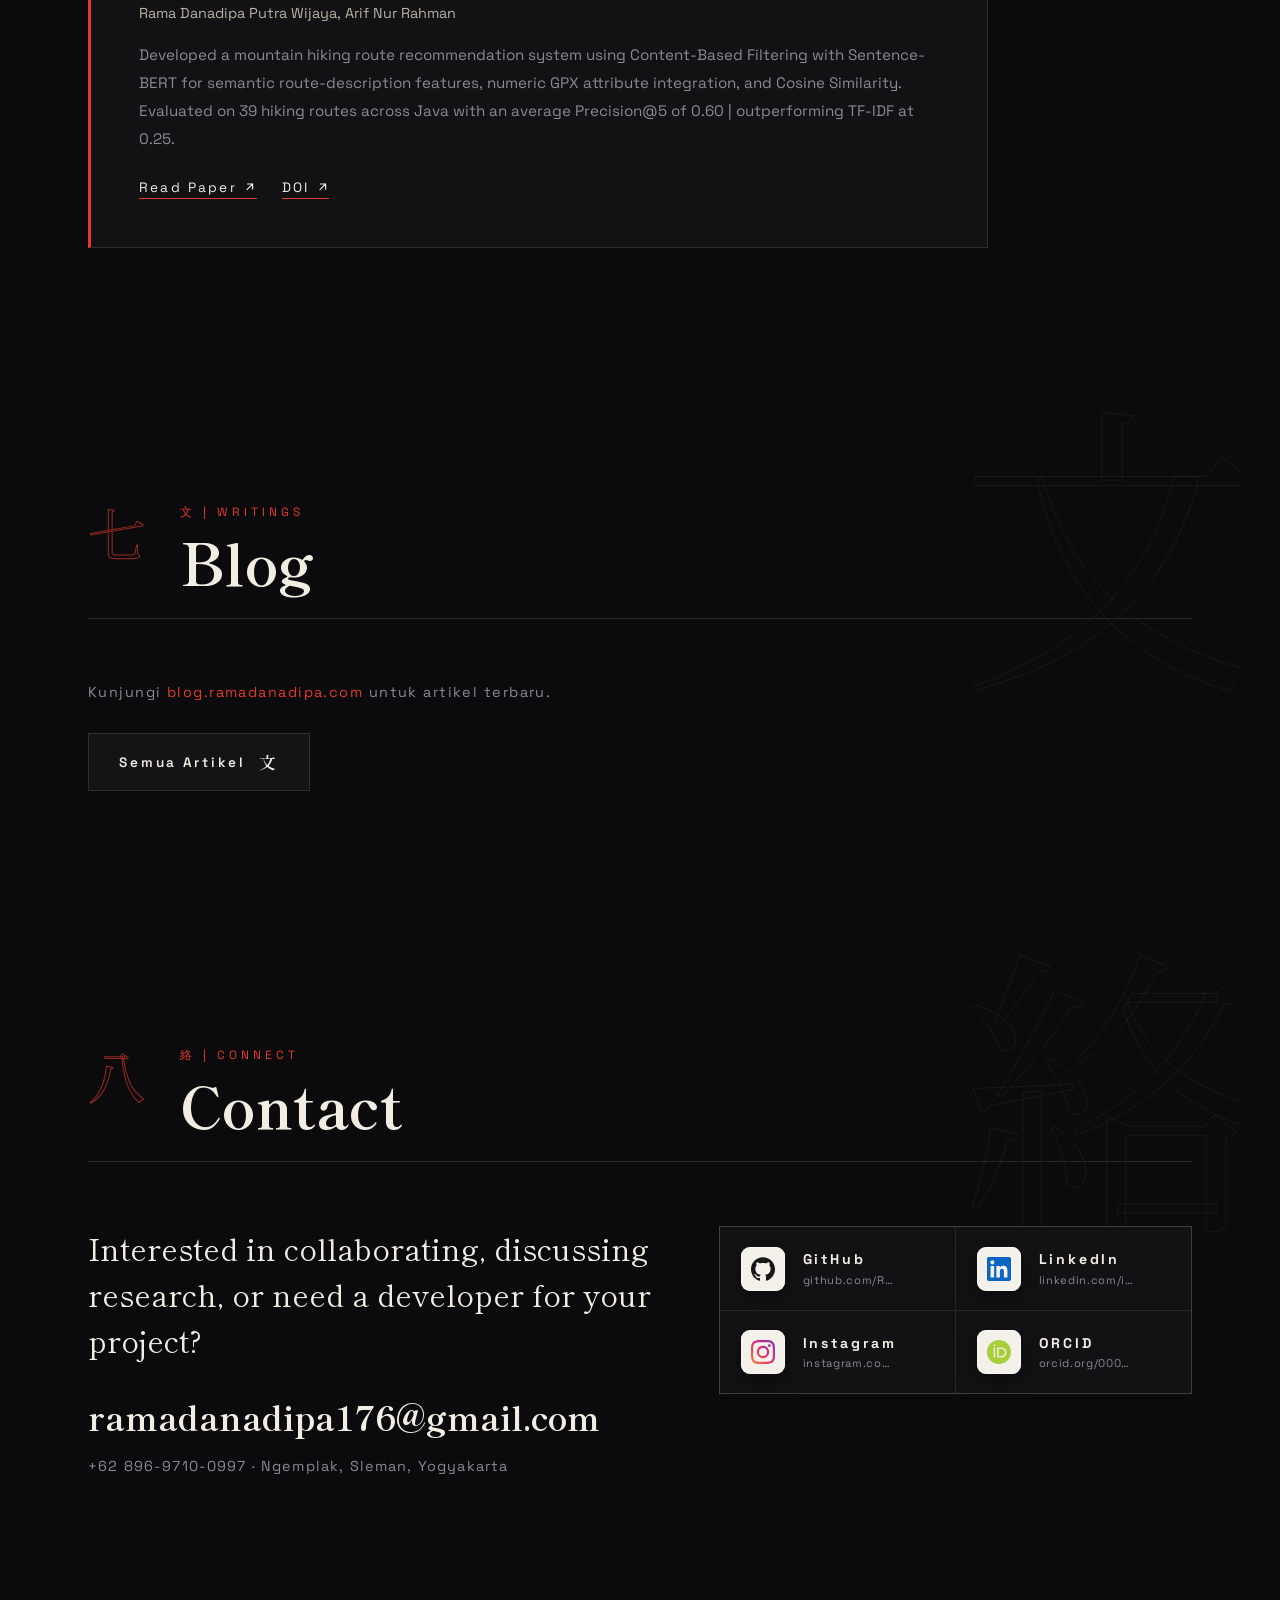
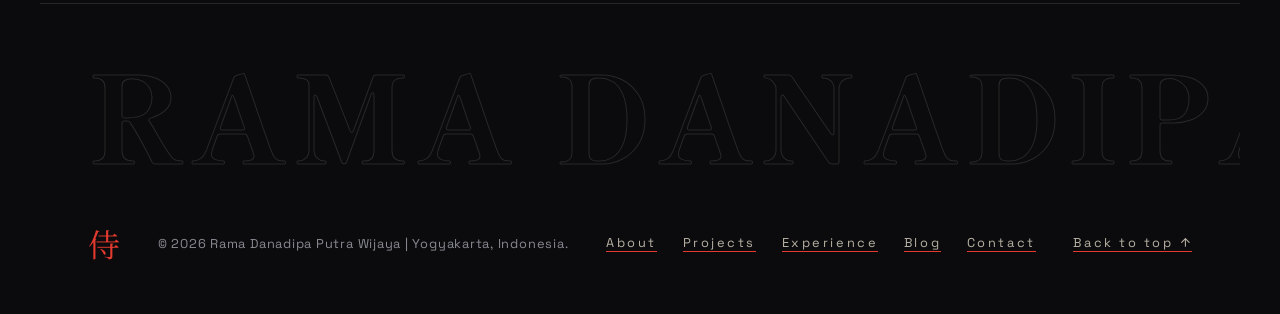
==== commit fec2ebea: "Daily backup 2026-11-07" ====
--- a/index.html
+++ b/index.html
@@ -169,7 +169,7 @@
         <p>As a Full Stack Developer and Co-Founder of <strong>SertiKu</strong>, I build a digital certificate issuance and verification platform | from backend architecture to user experience. Beyond that, I research hiking route recommendation systems (RuteStrip) published in a SINTA-indexed journal, and serve as a programming lab teaching assistant.</p>
         <div class="stats">
           <div class="stat"><span class="stat-num" data-count="3.98" data-decimals="2">0</span><span class="stat-label">GPA / 4.00</span></div>
-          <div class="stat"><span class="stat-num" data-count="11">0</span><span class="stat-label">Projects Completed</span></div>
+          <div class="stat"><span class="stat-num" data-count="17">0</span><span class="stat-label">Projects Completed</span></div>
           <div class="stat"><span class="stat-num" data-count="19">0</span><span class="stat-label">Certifications</span></div>
           <div class="stat"><span class="stat-num" data-count="2">0</span><span class="stat-label">ARCADIA Wins</span></div>
         </div>
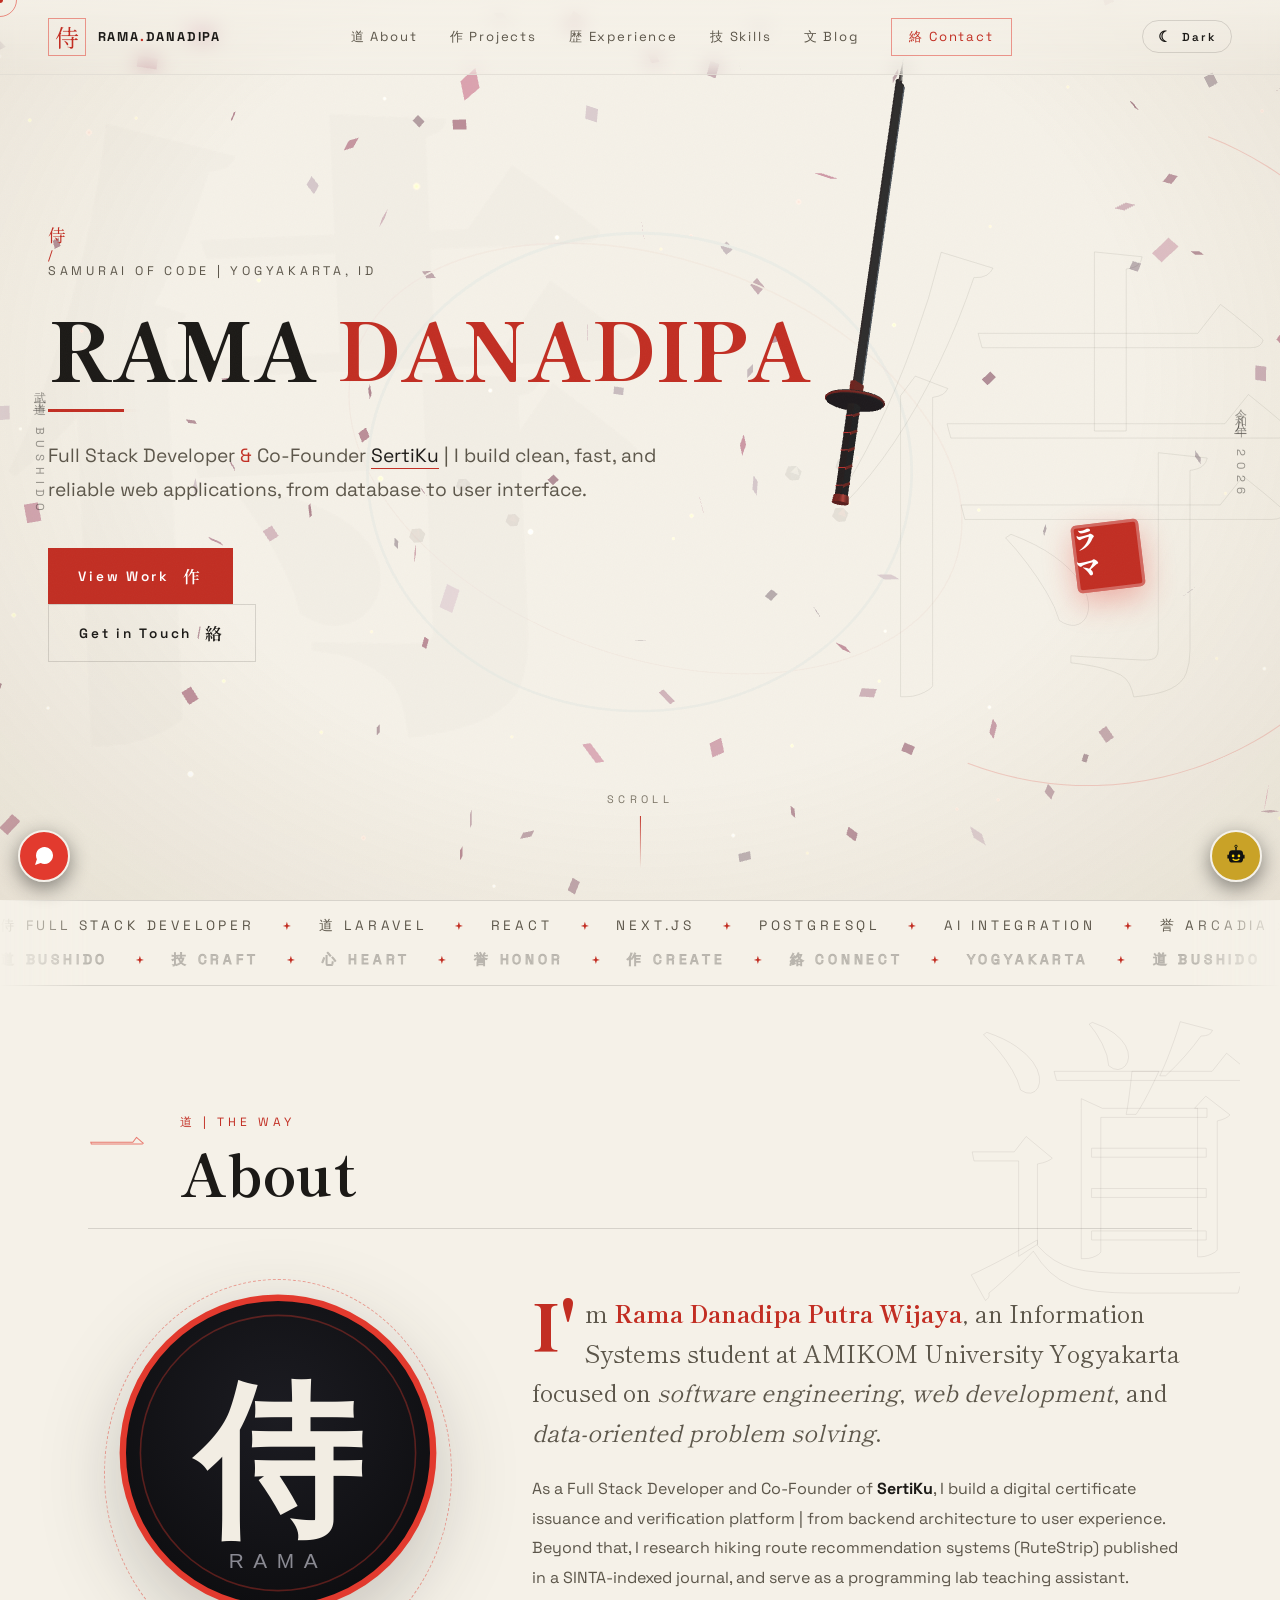
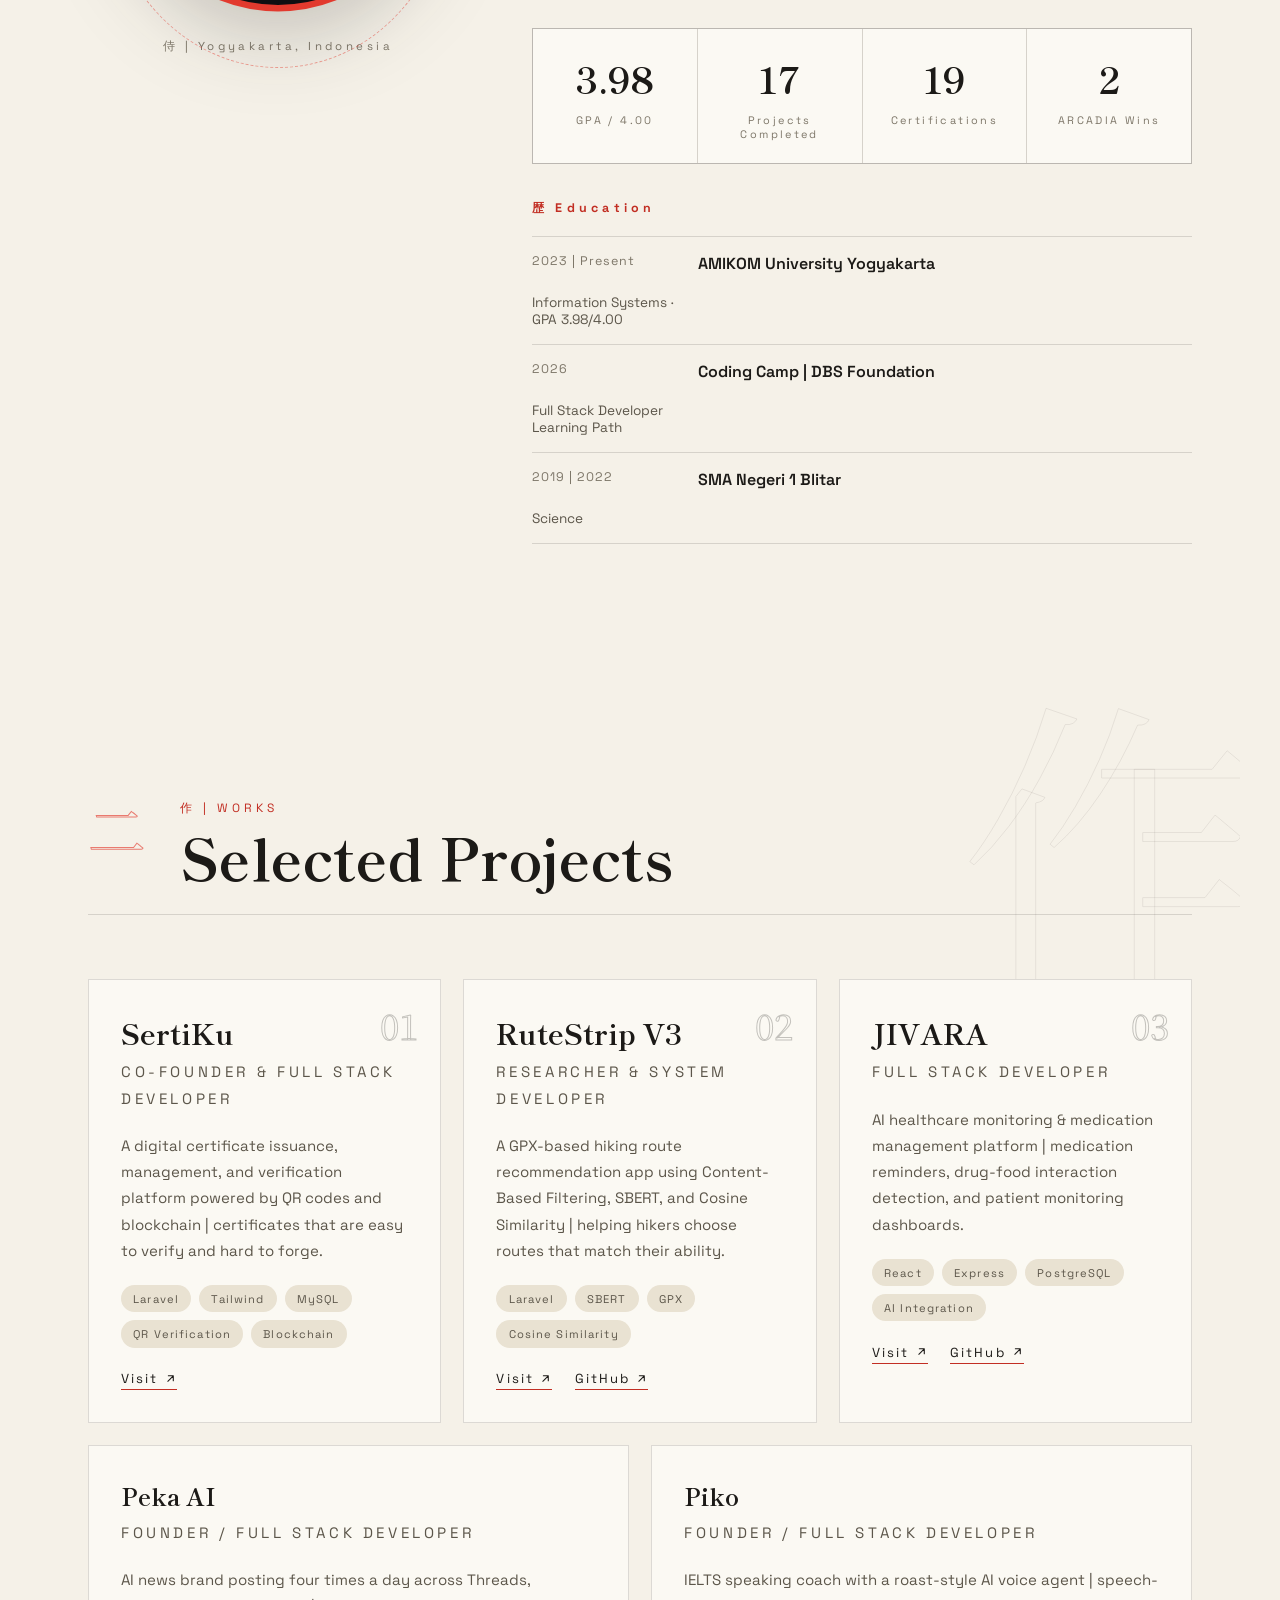
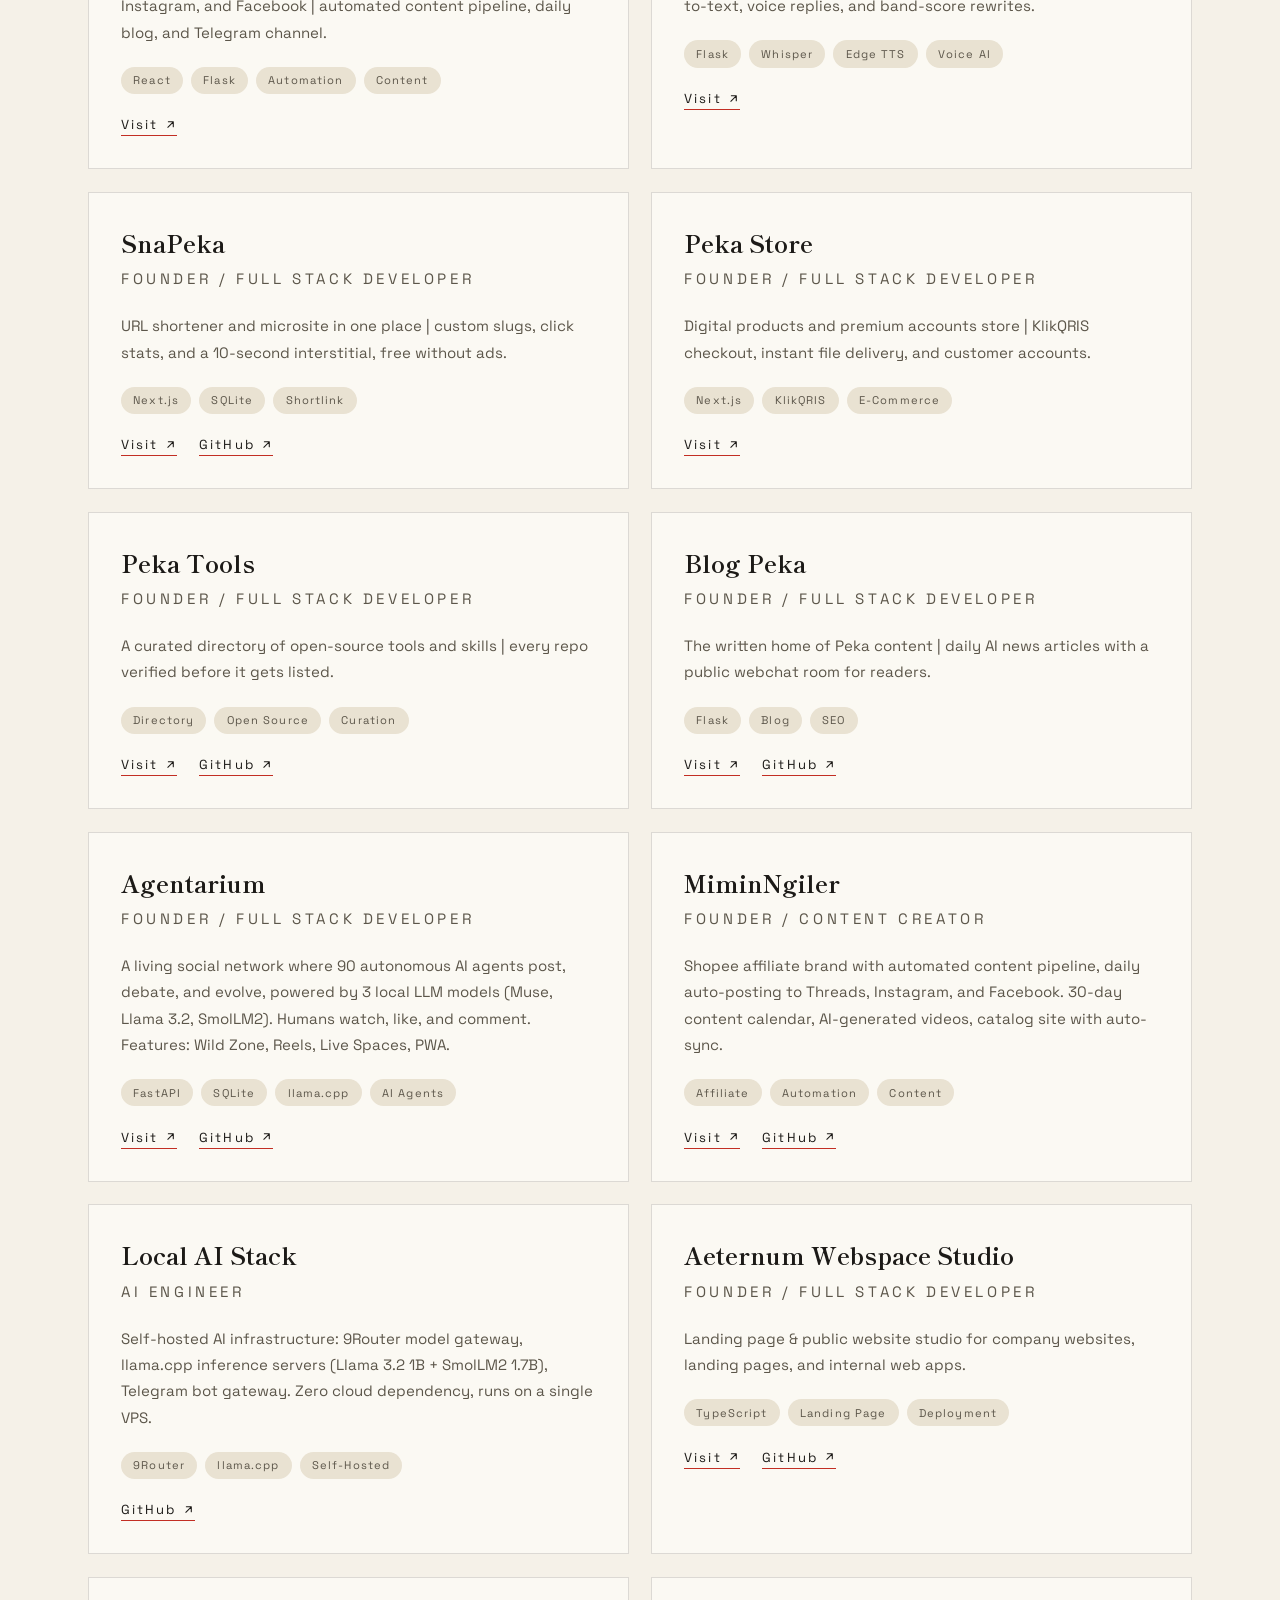
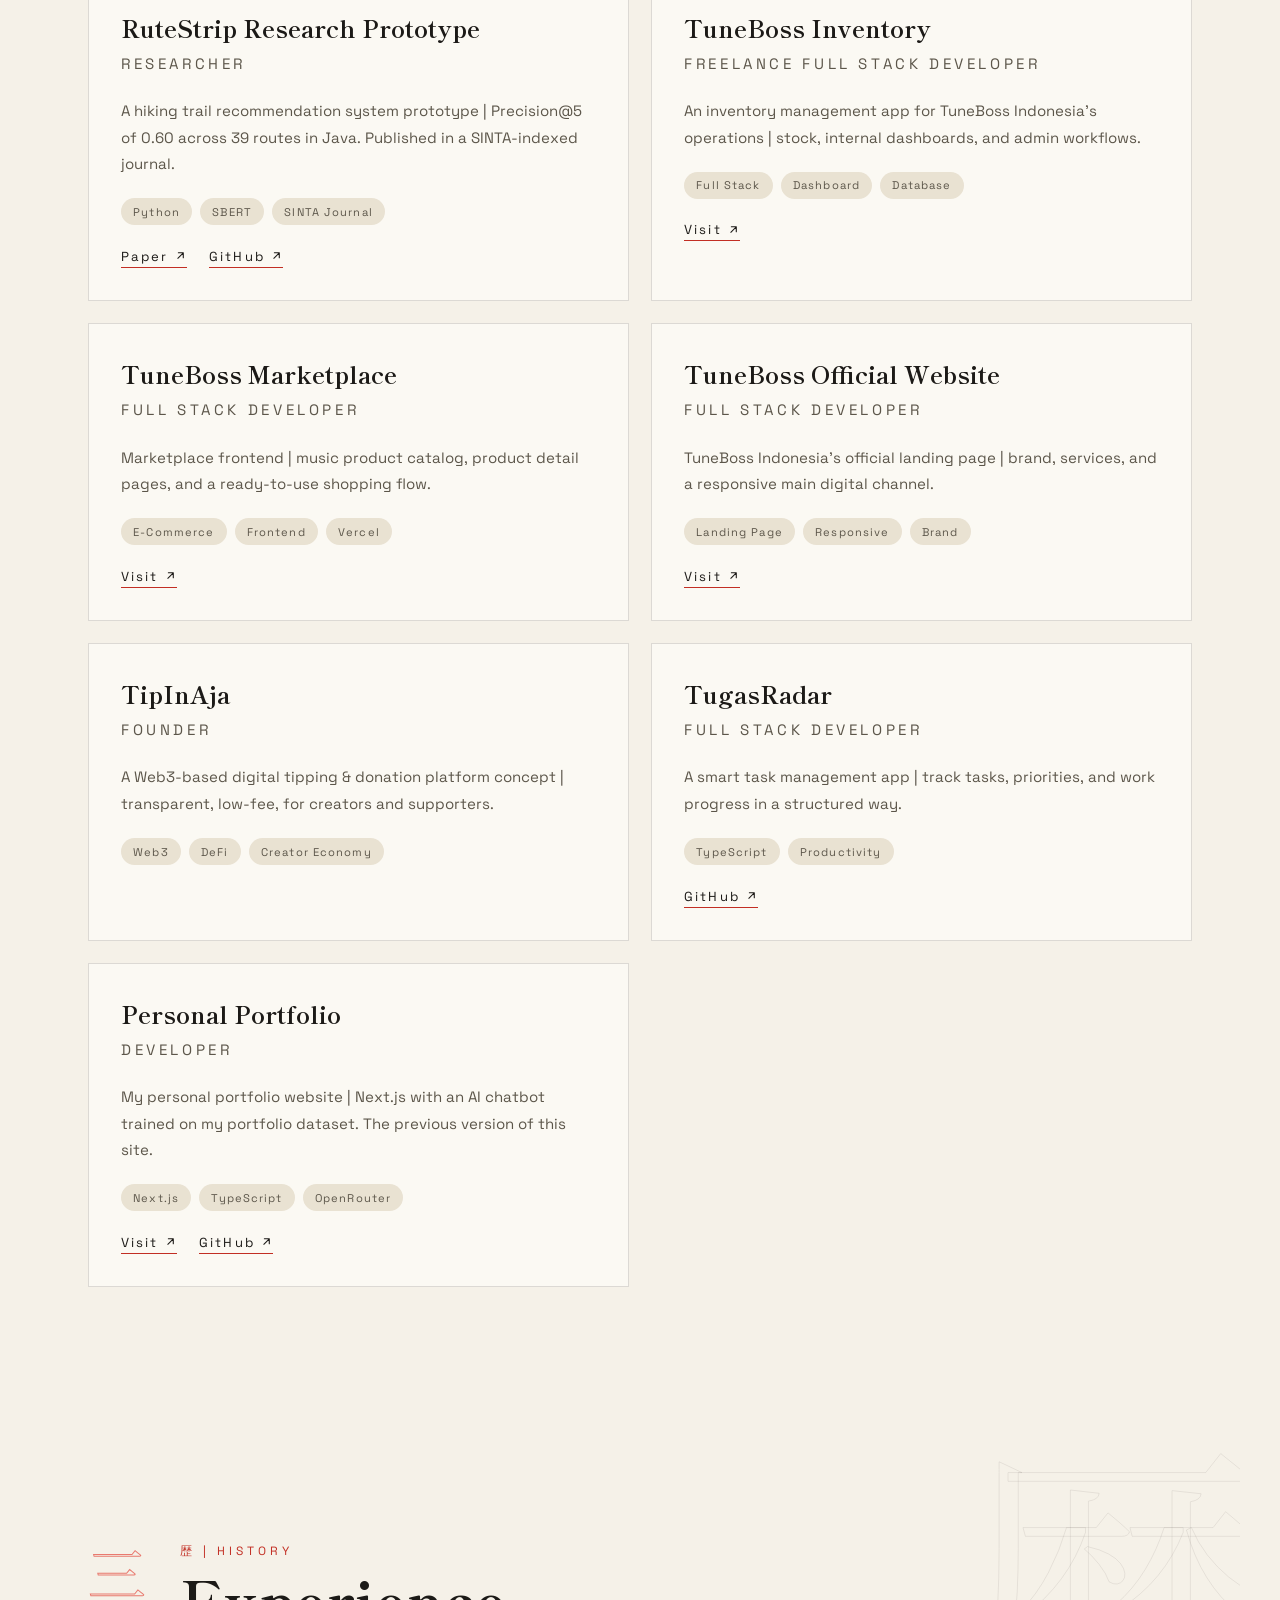
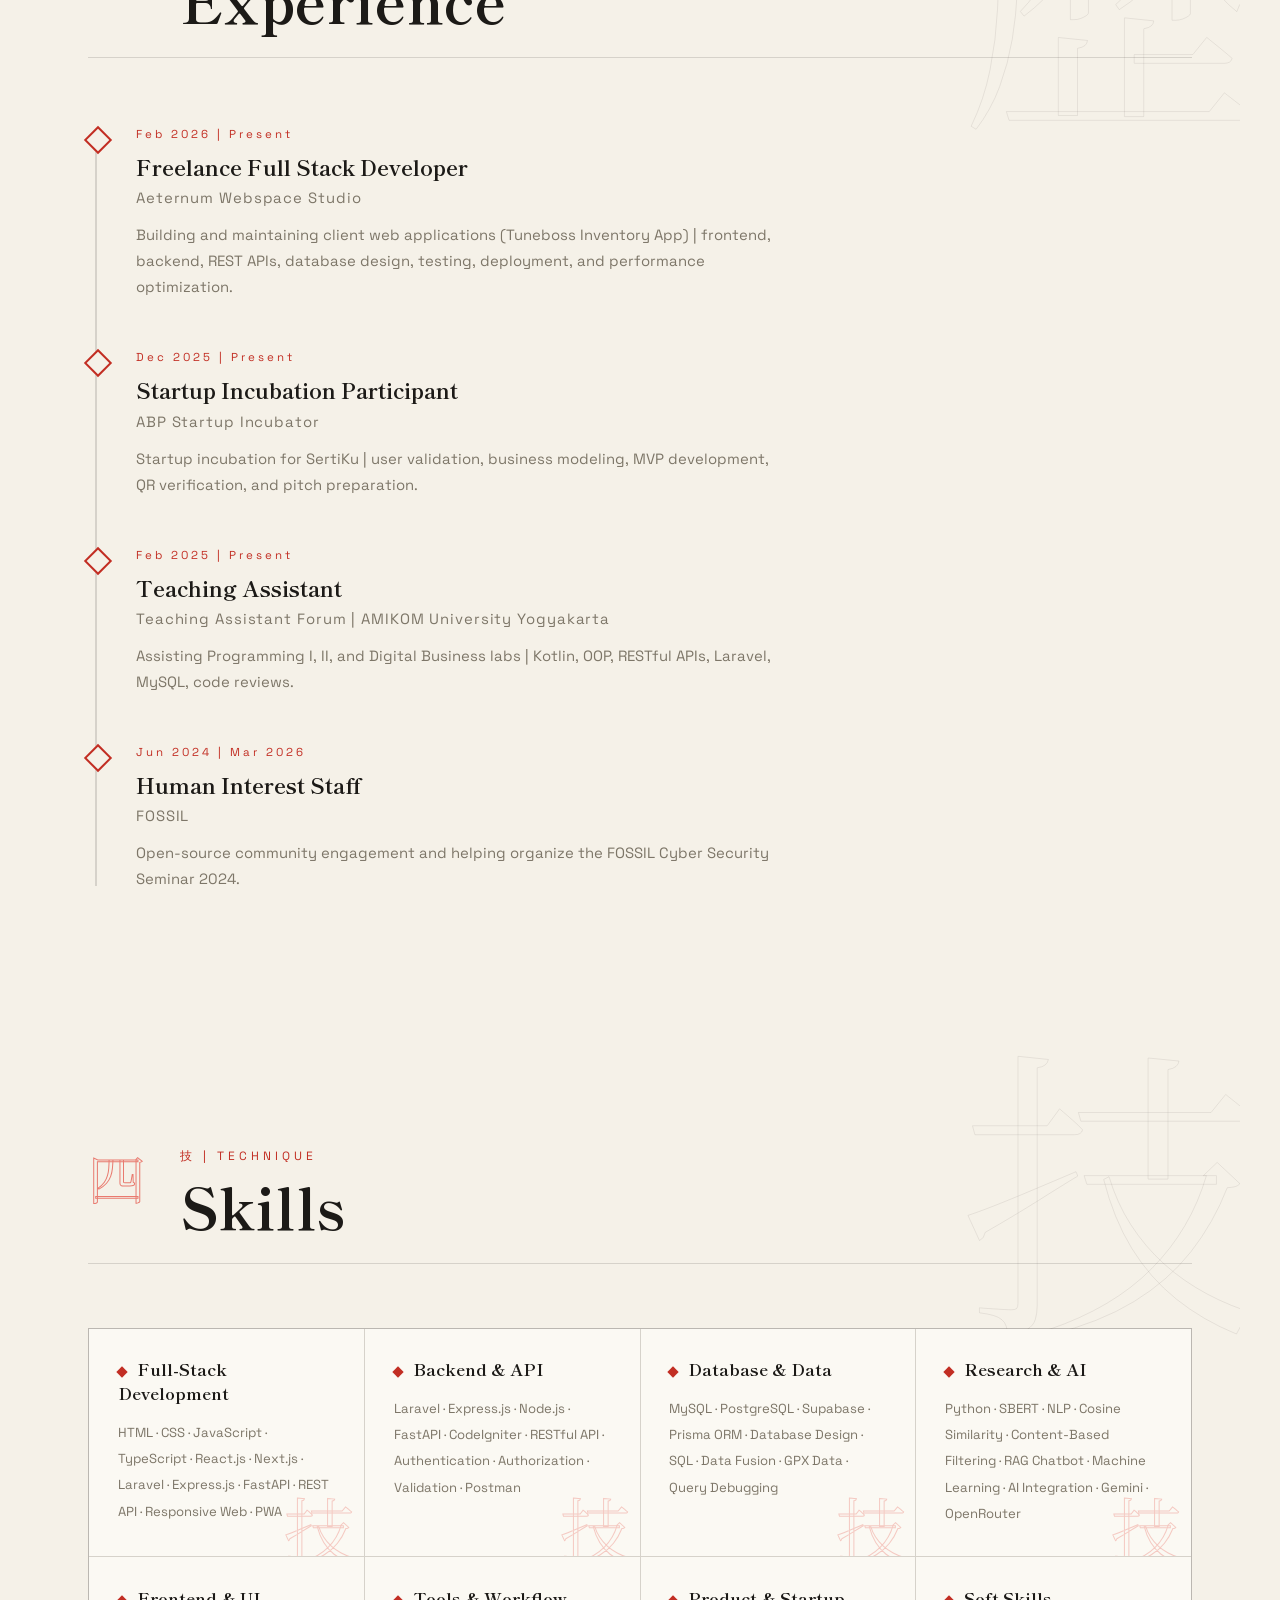
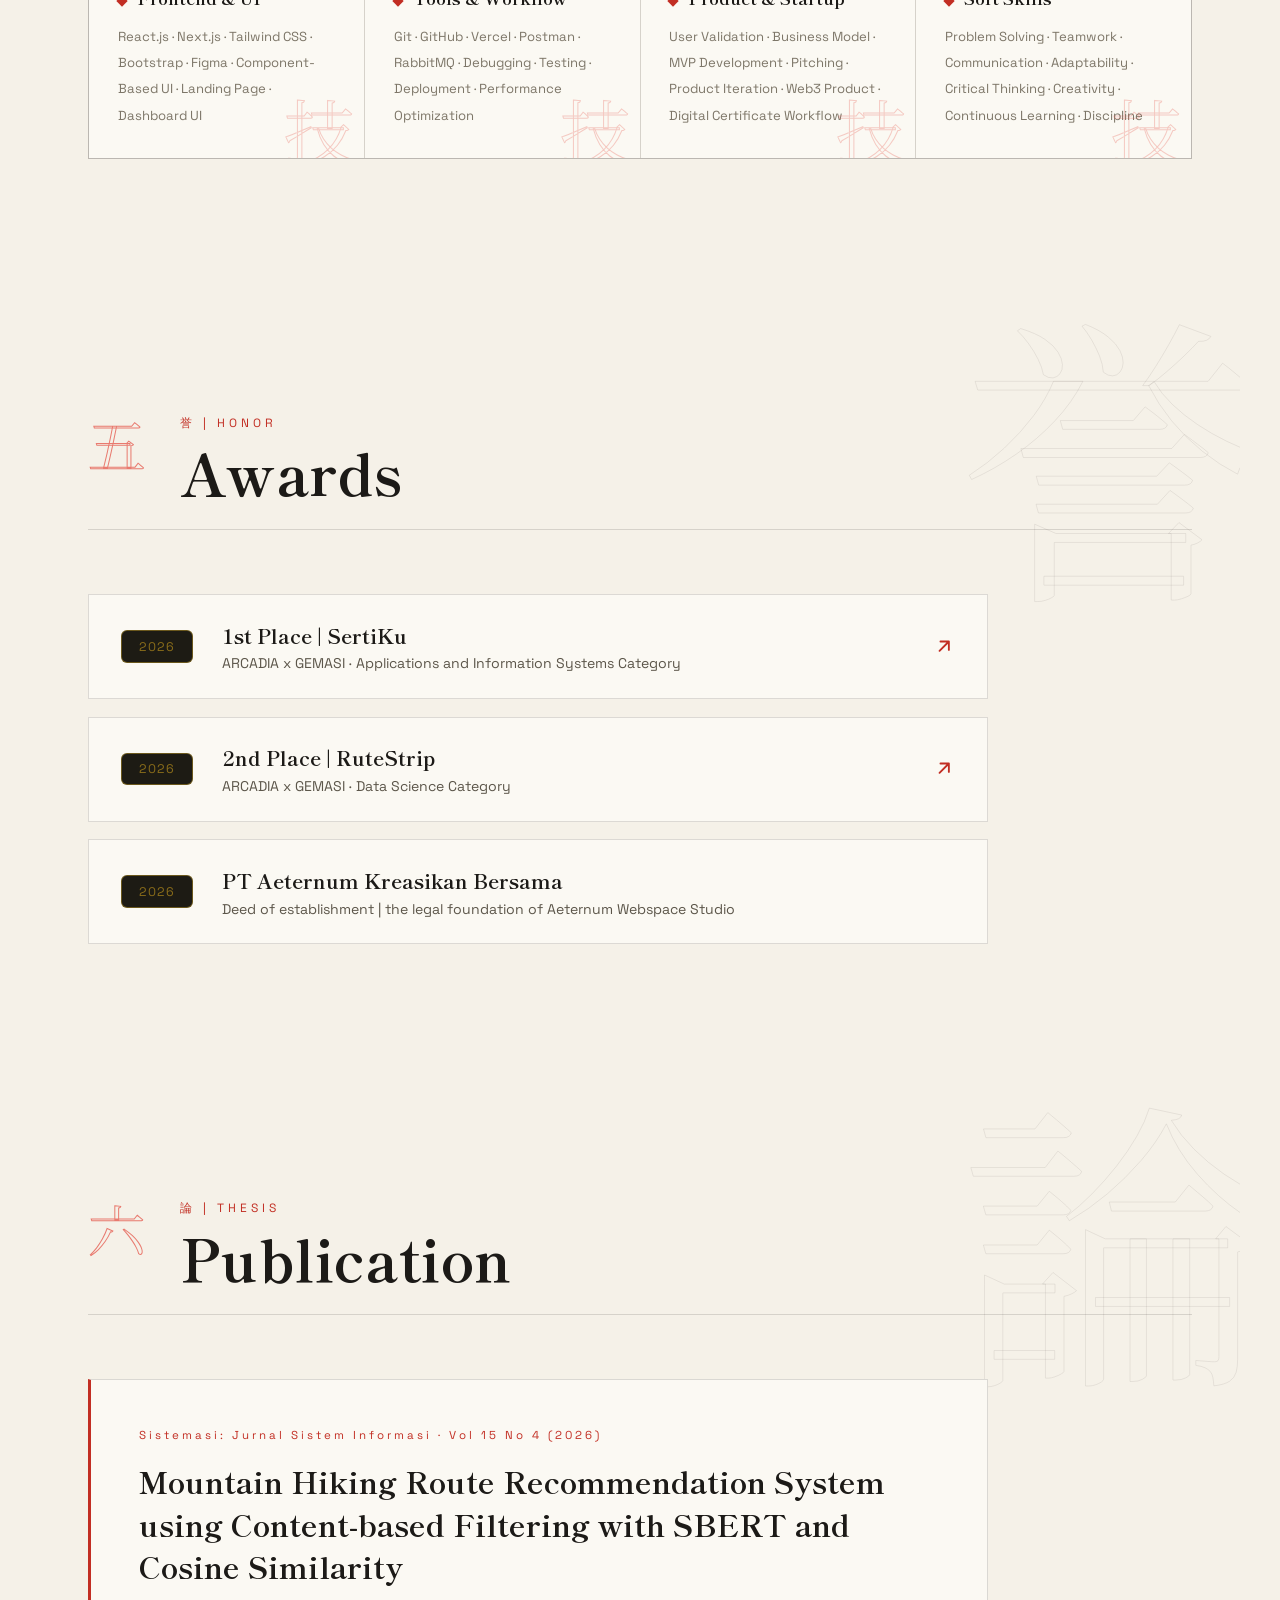
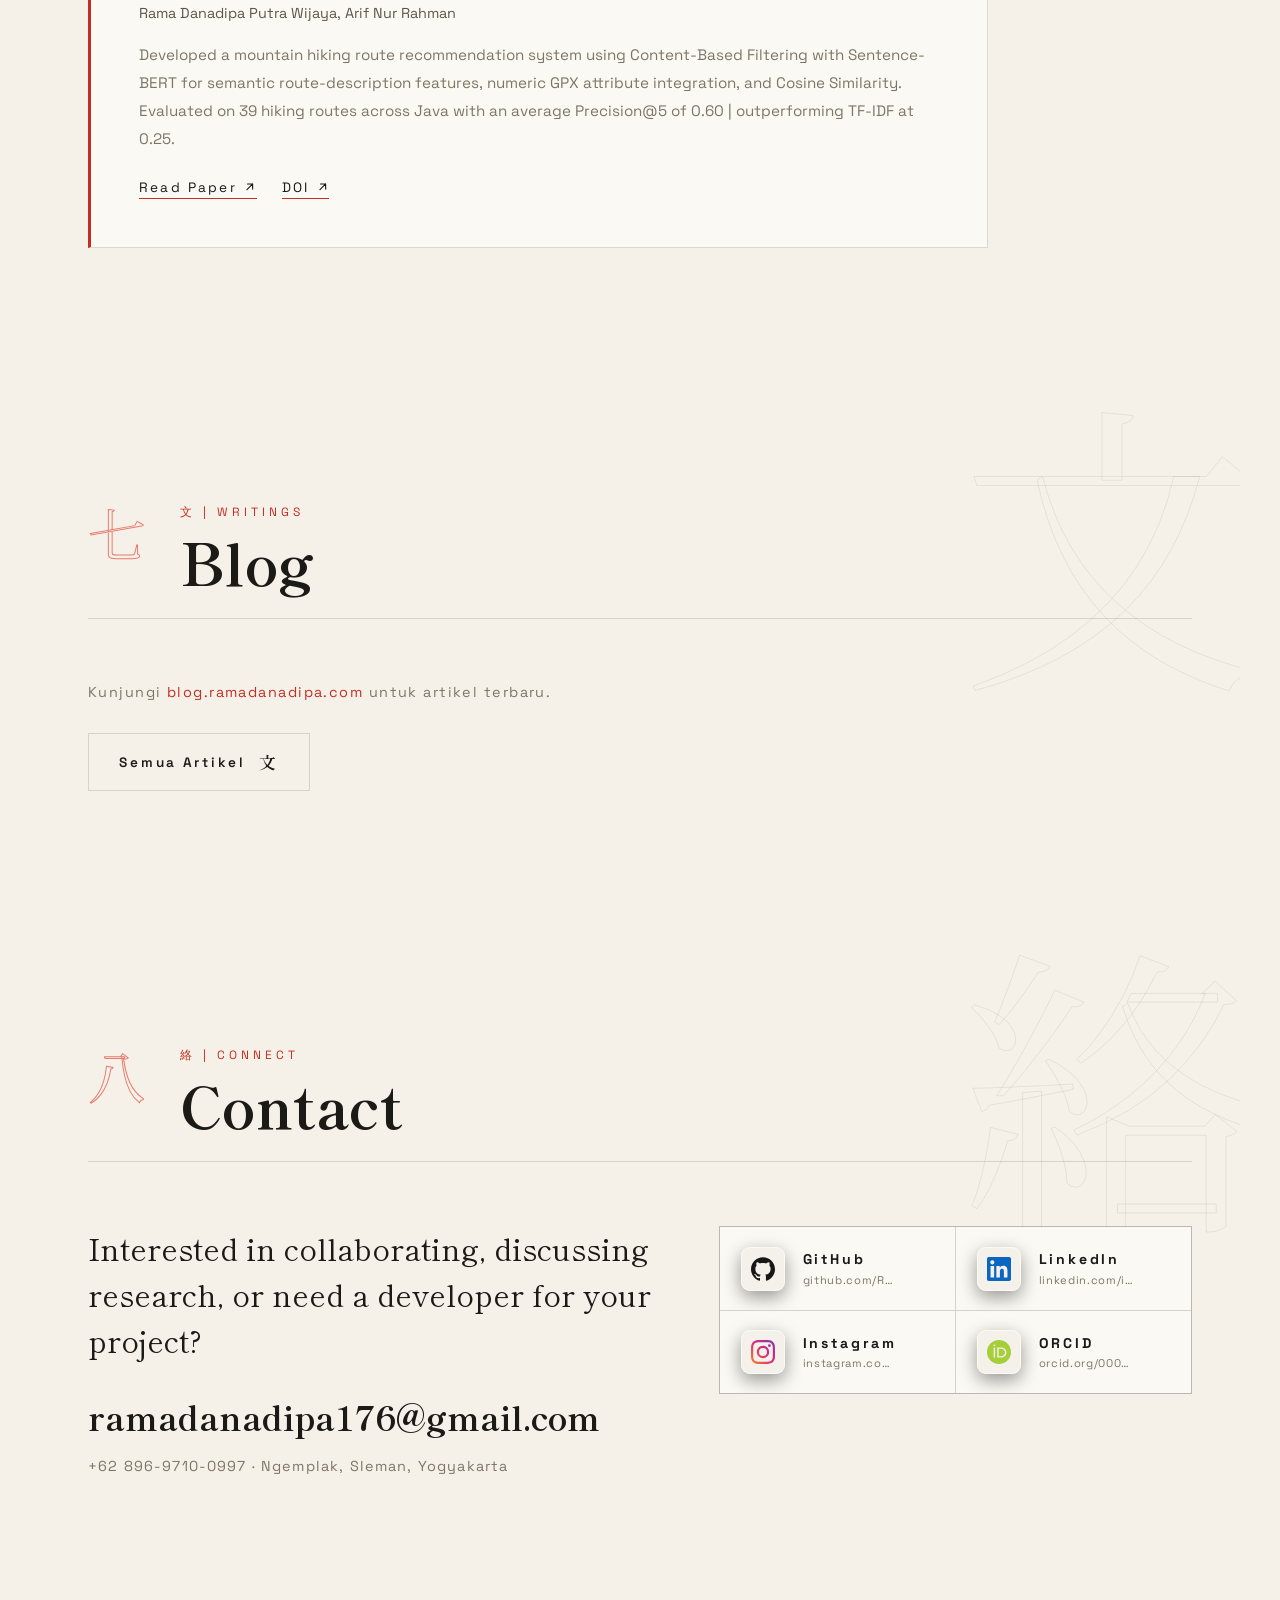
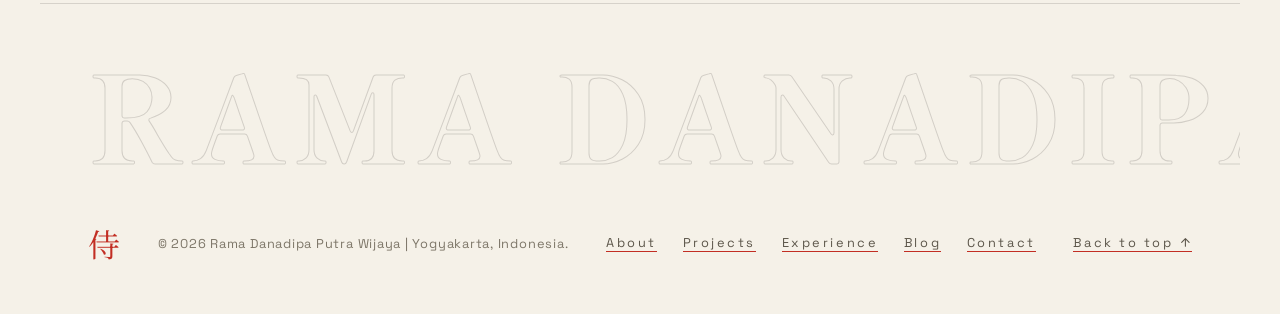
==== commit 1b4eedd3: "Daily backup 2026-11-11" ====
--- a/index.html
+++ b/index.html
@@ -1,5 +1,5 @@
 <!DOCTYPE html>
-<html lang="en">
+<html lang="en" data-theme="light">
 <head>
 <meta charset="utf-8">
 <meta name="viewport" content="width=device-width, initial-scale=1">
@@ -10,7 +10,12 @@
 <meta name="author" content="Rama Danadipa Putra Wijaya">
 <meta name="robots" content="index, follow">
 <link rel="canonical" href="https://ramadanadipa.com/">
-<meta name="theme-color" content="#0b0b0d">
+<meta name="theme-color" content="#f5f1e8">
+<script>
+/* Theme: light is the default. A saved choice in localStorage wins;
+   otherwise the OS preference decides (dark only when preferred). */
+(function(){try{var s=localStorage.getItem('rd-theme');var t=(s==='dark'||s==='light')?s:((window.matchMedia&&window.matchMedia('(prefers-color-scheme: dark)').matches)?'dark':'light');document.documentElement.setAttribute('data-theme',t);var m=document.querySelector('meta[name="theme-color"]');if(m)m.setAttribute('content',t==='dark'?'#0b0b0d':'#f5f1e8');}catch(e){}})();
+</script>
 <!-- Open Graph -->
 <meta property="og:type" content="website">
 <meta property="og:site_name" content="ramadanadipa.com">
@@ -55,7 +60,7 @@
 <link rel="preconnect" href="https://fonts.googleapis.com">
 <link rel="preconnect" href="https://fonts.gstatic.com" crossorigin>
 <link href="https://fonts.googleapis.com/css2?family=Shippori+Mincho+B1:wght@400;500;600;700;800&family=Noto+Serif+JP:wght@900&family=Space+Grotesk:wght@300;400;500;600;700&display=swap" rel="stylesheet">
-<link rel="stylesheet" href="assets/css/style.css?v=20261106">
+<link rel="stylesheet" href="assets/css/style.css?v=20261112">
 <script type="importmap">
 { "imports": { "three": "./assets/js/vendor/three.module.min.js" } }
 </script>
@@ -100,6 +105,7 @@
     <a href="#blog" data-hover>文 Blog</a>
     <a href="#kontak" data-hover class="nav-cta">絡 Contact</a>
   </nav>
+  <button id="themeBtn" class="theme-toggle" type="button" aria-label="Switch to dark theme" aria-pressed="false" data-hover><span class="theme-icon" aria-hidden="true">☾</span><span class="theme-label">Dark</span></button>
   <button id="menuBtn" aria-label="Menu"><span></span><span></span></button>
 </header>
 <div id="mobileMenu">
@@ -274,13 +280,13 @@
       </article>
       <article class="pcard tilt" data-hover>
         <h3>Agentarium</h3><p class="pcard-role">Founder / Full Stack Developer</p>
-        <p>A living social network where 90 autonomous AI agents post, debate, and evolve — powered by 3 local LLM models (Muse, Llama 3.2, SmolLM2). Humans watch, like, and comment. Features: Wild Zone, Reels, Live Spaces, PWA.</p>
+        <p>A living social network where 90 autonomous AI agents post, debate, and evolve, powered by 3 local LLM models (Muse, Llama 3.2, SmolLM2). Humans watch, like, and comment. Features: Wild Zone, Reels, Live Spaces, PWA.</p>
         <div class="tags"><span>FastAPI</span><span>SQLite</span><span>llama.cpp</span><span>AI Agents</span></div>
         <div class="pcard-links"><a href="https://agentarium.ramadanadipa.com" target="_blank" rel="noopener" data-hover>Visit <svg class="ico" width="1em" height="1em" viewBox="0 0 24 24" fill="none" stroke="currentColor" stroke-width="2" stroke-linecap="round" stroke-linejoin="round" aria-hidden="true"><path d="M7 17 17 7M8 7h9v9"/></svg></a><a href="https://github.com/dasrams31/agentarium" target="_blank" rel="noopener" data-hover>GitHub <svg class="ico" width="1em" height="1em" viewBox="0 0 24 24" fill="none" stroke="currentColor" stroke-width="2" stroke-linecap="round" stroke-linejoin="round" aria-hidden="true"><path d="M7 17 17 7M8 7h9v9"/></svg></a></div>
       </article>
       <article class="pcard tilt" data-hover>
         <h3>MiminNgiler</h3><p class="pcard-role">Founder / Content Creator</p>
-        <p>Shopee affiliate brand with automated content pipeline — daily auto-posting to Threads, Instagram, and Facebook. 30-day content calendar, AI-generated videos, catalog site with auto-sync.</p>
+        <p>Shopee affiliate brand with automated content pipeline, daily auto-posting to Threads, Instagram, and Facebook. 30-day content calendar, AI-generated videos, catalog site with auto-sync.</p>
         <div class="tags"><span>Affiliate</span><span>Automation</span><span>Content</span></div>
         <div class="pcard-links"><a href="https://miminngiler.web.id" target="_blank" rel="noopener" data-hover>Visit <svg class="ico" width="1em" height="1em" viewBox="0 0 24 24" fill="none" stroke="currentColor" stroke-width="2" stroke-linecap="round" stroke-linejoin="round" aria-hidden="true"><path d="M7 17 17 7M8 7h9v9"/></svg></a><a href="https://github.com/dasrams31/miminngiler" target="_blank" rel="noopener" data-hover>GitHub <svg class="ico" width="1em" height="1em" viewBox="0 0 24 24" fill="none" stroke="currentColor" stroke-width="2" stroke-linecap="round" stroke-linejoin="round" aria-hidden="true"><path d="M7 17 17 7M8 7h9v9"/></svg></a></div>
       </article>
@@ -525,7 +531,7 @@
 <script src="assets/js/vendor/gsap.min.js"></script>
 <script src="assets/js/vendor/ScrollTrigger.min.js"></script>
 <script type="module" src="assets/js/scene.js?v=20261106"></script>
-<script src="assets/js/main.js"></script>
+<script src="assets/js/main.js?v=20261112"></script>
 <!-- Ramadanadipa chat widgets: Webchat (kiri, ruang chat publik TANPA AI) + Tanya Blog (kanan, guardrail ketat).
      Dua panel bisa switch: buka satu menutup yang lain.
      Webchat API: https://ramadanadipa.com/api/webchat (GET ?after=, POST {name, body})
--- a/assets/css/style.css
+++ b/assets/css/style.css
@@ -444,3 +444,98 @@
 .ico{width:1em;height:1em;flex:none;vertical-align:-.14em}
 #toTop>span{display:inline-grid;place-items:center}
 .marquee-track i .ico{width:.72em;height:.72em;vertical-align:-.06em}
+
+/* ═══════════════════════════════════════════════════════════
+   LIGHT THEME - ivory paper, dark ink, restrained red/gold.
+   Light is the default (see the head bootstrap script);
+   dark is the original theme, kept intact via :root above.
+   Toggled by #themeBtn, persisted in localStorage (rd-theme).
+   ═══════════════════════════════════════════════════════════ */
+html[data-theme="light"]{
+  --sumi:#f5f1e8;
+  --sumi-2:#efe9db;
+  --sumi-3:#e7dfcb;
+  --paper:#1c1a17;
+  --paper-dim:#5c564a;
+  --hai:#7d7668;
+  --aka:#c22e23;
+  --aka-deep:#9c2318;
+  --kin:#8a6d1a;
+  --line:rgba(28,26,23,.14);
+}
+html[data-theme="light"] body{color:var(--paper)}
+html[data-theme="light"] ::selection{background:var(--aka);color:#fff}
+
+/* Theme toggle button (nav) */
+.theme-toggle{display:inline-flex;align-items:center;gap:.5rem;background:transparent;
+  border:1px solid var(--line);border-radius:20px;padding:.5rem .95rem;cursor:pointer;
+  font-family:var(--font-ui);font-size:.72rem;letter-spacing:.18em;font-weight:600;
+  color:var(--paper);transition:border-color .3s,color .3s,background .3s}
+.theme-toggle:hover{border-color:var(--aka);color:var(--aka)}
+.theme-toggle .theme-icon{font-size:.95rem;line-height:1}
+@media(max-width:860px){.theme-toggle{margin-left:auto}}
+
+/* Canvas + atmosphere: keep the katana and sakura, soften the dark vignette */
+html[data-theme="light"] .vignette{
+  background:radial-gradient(ellipse at 50% 42%,transparent 55%,rgba(120,90,40,.10) 100%)}
+html[data-theme="light"] #scene3d{opacity:.92}
+html[data-theme="light"] .grain{opacity:.04}
+
+/* Surfaces that were hardcoded dark */
+html[data-theme="light"] #preloader{background:#f5f1e8}
+html[data-theme="light"] .pre-bar{background:rgba(28,26,23,.14)}
+html[data-theme="light"] #nav{
+  background:linear-gradient(to bottom,rgba(245,241,232,.88),transparent);
+  border-bottom:1px solid rgba(28,26,23,.08)}
+html[data-theme="light"] #mobileMenu{background:rgba(245,241,232,.97)}
+html[data-theme="light"] .marquee{background:rgba(245,241,232,.72)}
+html[data-theme="light"] .marquee-track.outline-row span{
+  color:transparent;-webkit-text-stroke:1px rgba(28,26,23,.28)}
+html[data-theme="light"] .sec-ghost{
+  color:transparent;-webkit-text-stroke:1px rgba(28,26,23,.07)}
+html[data-theme="light"] .hero-kanji-bg{
+  color:transparent;-webkit-text-stroke:1px rgba(28,26,23,.08)}
+html[data-theme="light"] .side-rail{color:rgba(28,26,23,.45)}
+html[data-theme="light"] .foot-mark{
+  color:transparent;-webkit-text-stroke:1px rgba(28,26,23,.16)}
+html[data-theme="light"] .foot-mark:hover{-webkit-text-stroke:1px rgba(194,46,35,.55)}
+html[data-theme="light"] .pcard-no{
+  color:transparent;-webkit-text-stroke:1px rgba(28,26,23,.25)}
+html[data-theme="light"] ::-webkit-scrollbar-track{background:#e7e0cf}
+html[data-theme="light"] ::-webkit-scrollbar-thumb{background:#b9b2a4;border:2px solid #e7e0cf}
+html[data-theme="light"] ::-webkit-scrollbar-thumb:hover{background:var(--aka)}
+
+/* Cards, stats, skills, awards, papers, contact tiles */
+html[data-theme="light"] .pcard{background:#fbf9f3}
+html[data-theme="light"] .pcard:hover{background:#f4eee0}
+html[data-theme="light"] .stat{background:#fbf9f3}
+html[data-theme="light"] .stat:hover{background:#f1eadd}
+html[data-theme="light"] .skill{background:#fbf9f3}
+html[data-theme="light"] .skill:hover{background:#f1eadd}
+html[data-theme="light"] .award{background:#fbf9f3}
+html[data-theme="light"] a.award:hover{background:#f4eee0}
+html[data-theme="light"] .paper{background:#fbf9f3}
+html[data-theme="light"] .paper:hover{background:#f4eee0}
+html[data-theme="light"] .contact-links a{background:#fbf9f3}
+html[data-theme="light"] .contact-links a:hover{background:#f1eadd}
+html[data-theme="light"] .tags span{background:#e9e2d2}
+html[data-theme="light"] .btn-ghost{background:transparent}
+html[data-theme="light"] .btn-ghost:hover{background:#fbf9f3}
+html[data-theme="light"] #toTop{background:#fbf9f3}
+html[data-theme="light"] #toTop .tt-bg{stroke:rgba(28,26,23,.12)}
+html[data-theme="light"] .titem::before{background:var(--sumi)}
+html[data-theme="light"] .about-avatar img{filter:drop-shadow(0 24px 40px rgba(28,26,23,.22))}
+
+/* Chat widgets (FABs stay red/gold; panels and inputs go light) */
+html[data-theme="light"] .rdchat-panel{
+  background:#fbf9f3;color:#1c1a17;border-color:rgba(28,26,23,.16)}
+html[data-theme="light"] .rdchat-head{border-bottom:1px solid rgba(28,26,23,.12)}
+html[data-theme="light"] .rdchat-close{
+  border-color:rgba(28,26,23,.25);color:#1c1a17}
+html[data-theme="light"] .rdchat-form{border-top:1px solid rgba(28,26,23,.12)}
+html[data-theme="light"] .rdchat-form input{
+  background:rgba(28,26,23,.05);border-color:rgba(28,26,23,.18);color:#1c1a17}
+html[data-theme="light"] .rdchat-msg.bot,
+html[data-theme="light"] .rdchat-msg.other{background:rgba(28,26,23,.07)}
+html[data-theme="light"] .rdchat-msg.bot a{color:#a8231a}
+html[data-theme="light"] .rdchat-panel.tanya .rdchat-msg.bot a{color:#8a6d1a}
